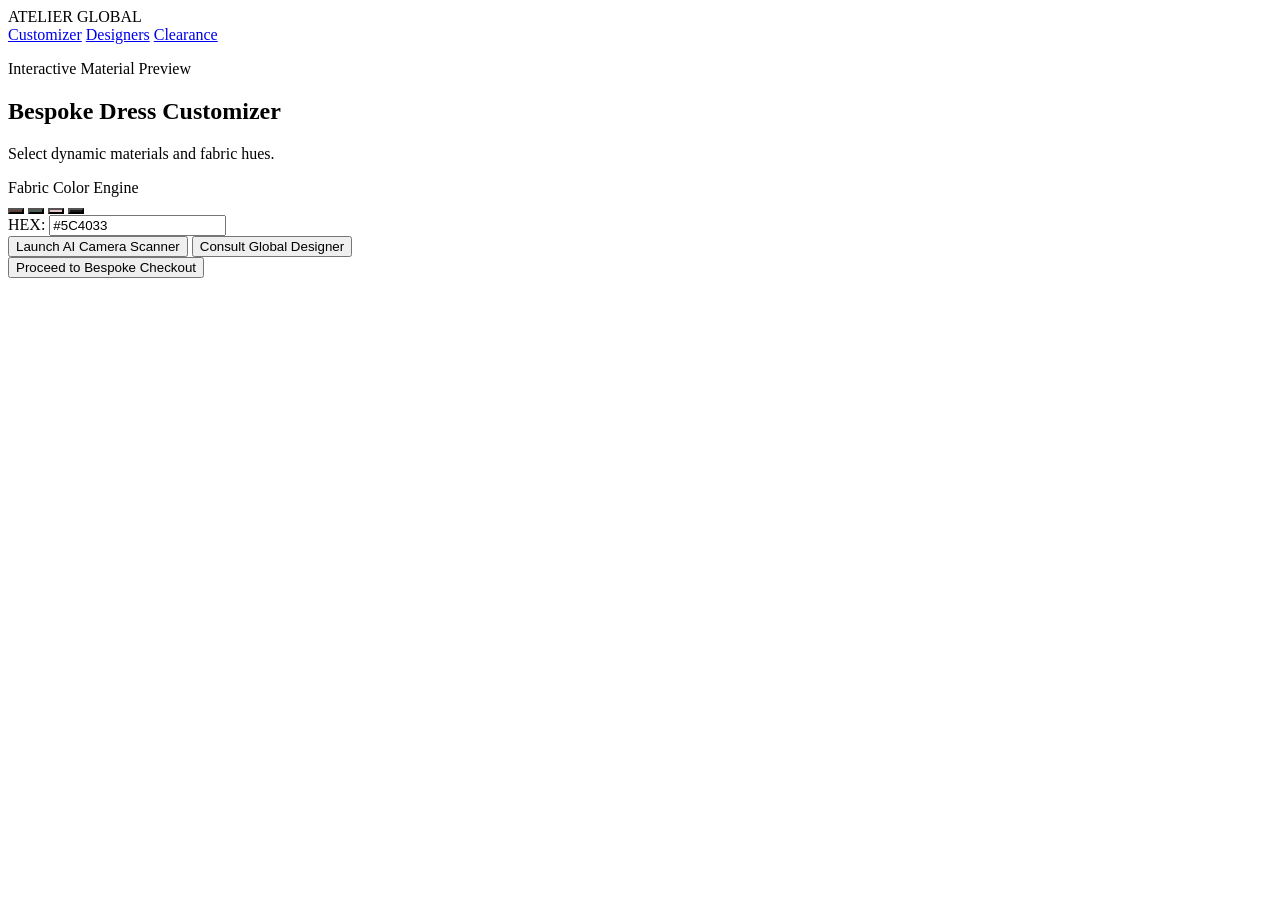
==== index.html @ aff055e8 "Rename gemini-code-1786373721255.html to index.html" ====
<!DOCTYPE html>
<html lang="en">
<head>
  <meta charset="UTF-8" />
  <meta name="viewport" content="width=device-width, initial-scale=1.0" />
  <title>Atelier Global — Bespoke Preview</title>
  <link rel="stylesheet" href="styles.css" />
  <link rel="preconnect" href="https://fonts.googleapis.com">
  <link rel="preconnect" href="https://fonts.gstatic.com" crossorigin>
  <link href="https://fonts.googleapis.com/css2?family=Cormorant+Garamond:wght@300;400;500&family=Inter:wght@300;400;500&display=swap" rel="stylesheet">
</head>
<body>

  <header class="navbar">
    <div class="logo">ATELIER GLOBAL</div>
    <nav class="nav-links">
      <a href="#">Customizer</a>
      <a href="#">Designers</a>
      <a href="#">Clearance</a>
    </nav>
  </header>

  <main class="container">
    <section class="viewport-card">
      <div id="dress-preview" class="dress-display">
        <div class="silhouette-placeholder" id="dress-silhouette"></div>
      </div>
      <p class="viewport-hint">Interactive Material Preview</p>
    </section>

    <section class="controls-card">
      <div class="header-group">
        <h1>Bespoke Dress Customizer</h1>
        <p class="subtitle">Select dynamic materials and fabric hues.</p>
      </div>

      <div class="control-group">
        <label class="control-label">Fabric Color Engine</label>
        <div class="color-palette">
          <button class="color-swatch active" data-color="#5C4033" style="background-color: #5C4033;" title="Accent Brown"></button>
          <button class="color-swatch" data-color="#4A5D4E" style="background-color: #4A5D4E;" title="Sage Green"></button>
          <button class="color-swatch" data-color="#E8C5C8" style="background-color: #E8C5C8;" title="Dusty Pink"></button>
          <button class="color-swatch" data-color="#1A1A1A" style="background-color: #1A1A1A;" title="Onyx Black"></button>
        </div>

        <div class="hex-input-group">
          <span>HEX:</span>
          <input type="text" id="hex-input" value="#5C4033" maxlength="7" />
        </div>
      </div>

      <div class="button-group">
        <button class="btn btn-primary" id="scan-btn">Launch AI Camera Scanner</button>
        <button class="btn btn-outline" id="consult-btn">Consult Global Designer</button>
      </div>

      <div class="checkout-wrapper">
        <button class="btn btn-accent" id="checkout-btn">Proceed to Bespoke Checkout</button>
      </div>
    </section>
  </main>

  <script src="script.js"></script>
</body>
</html>
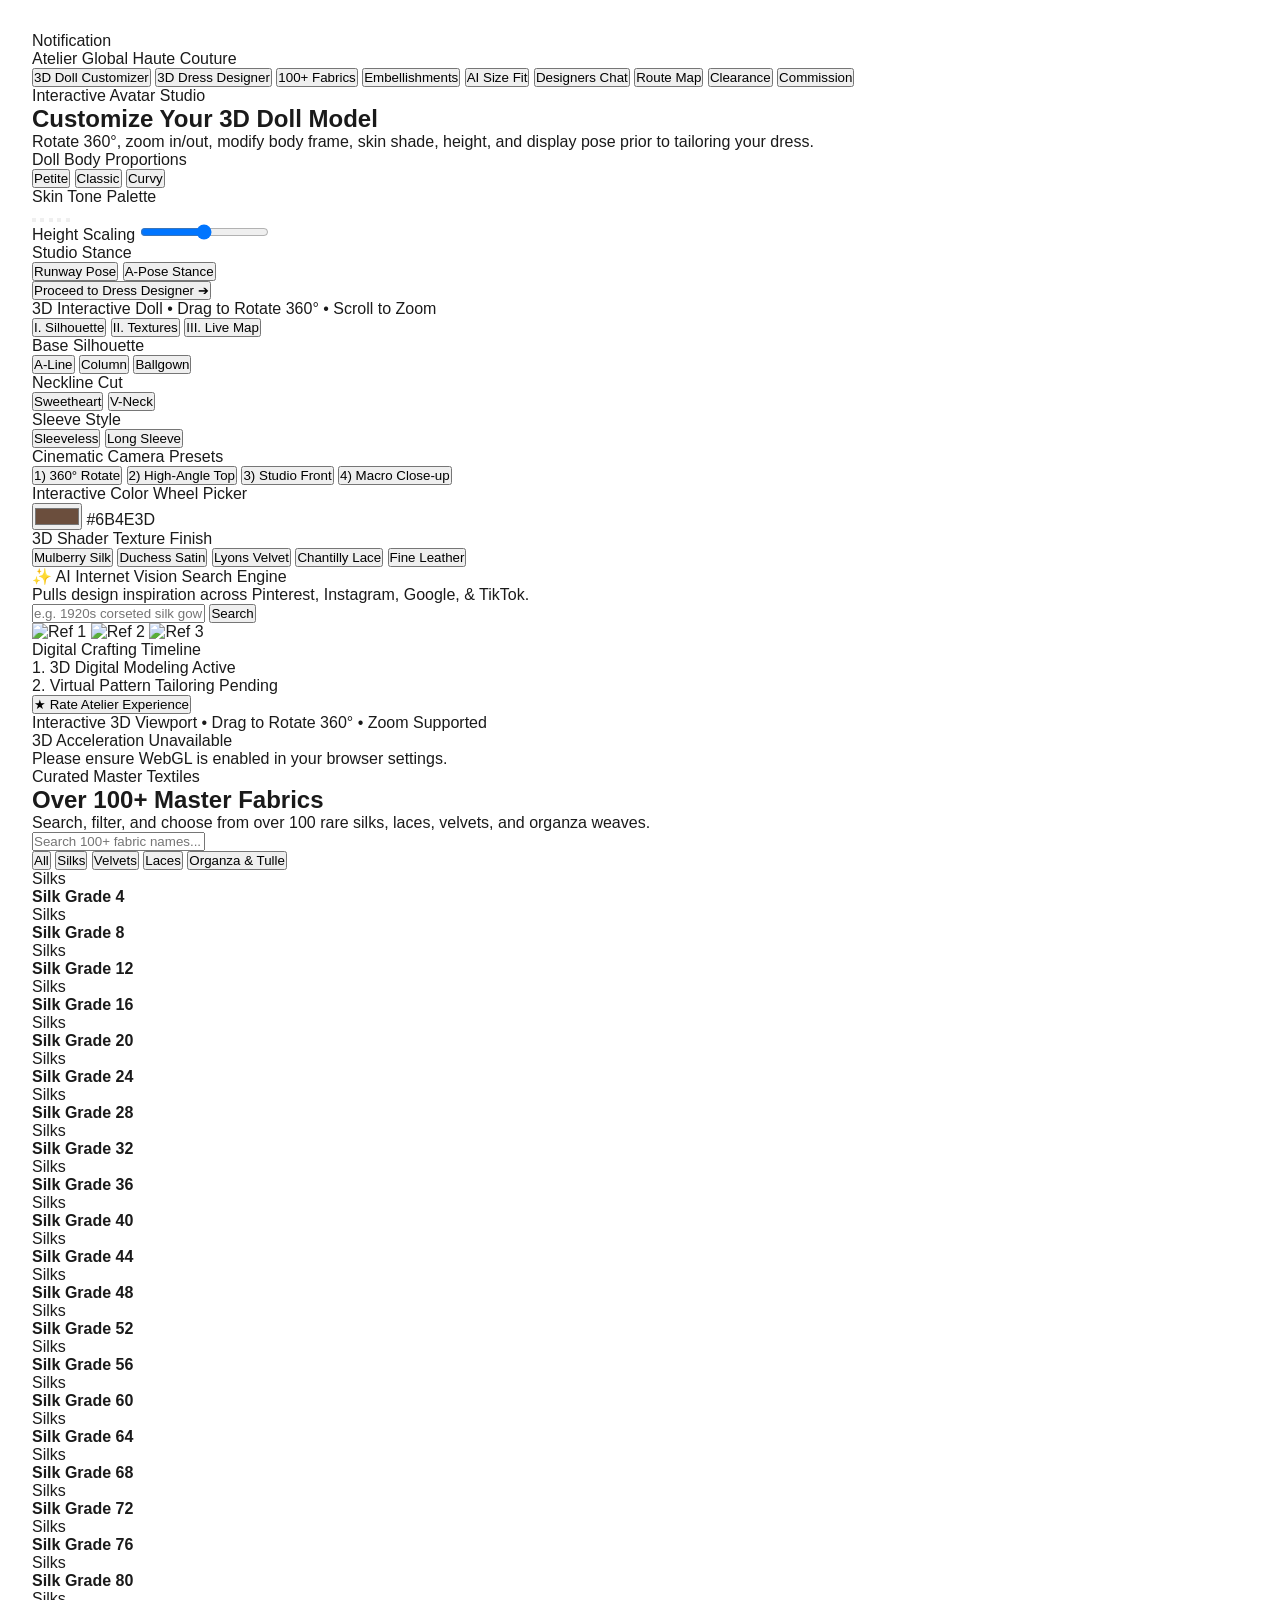
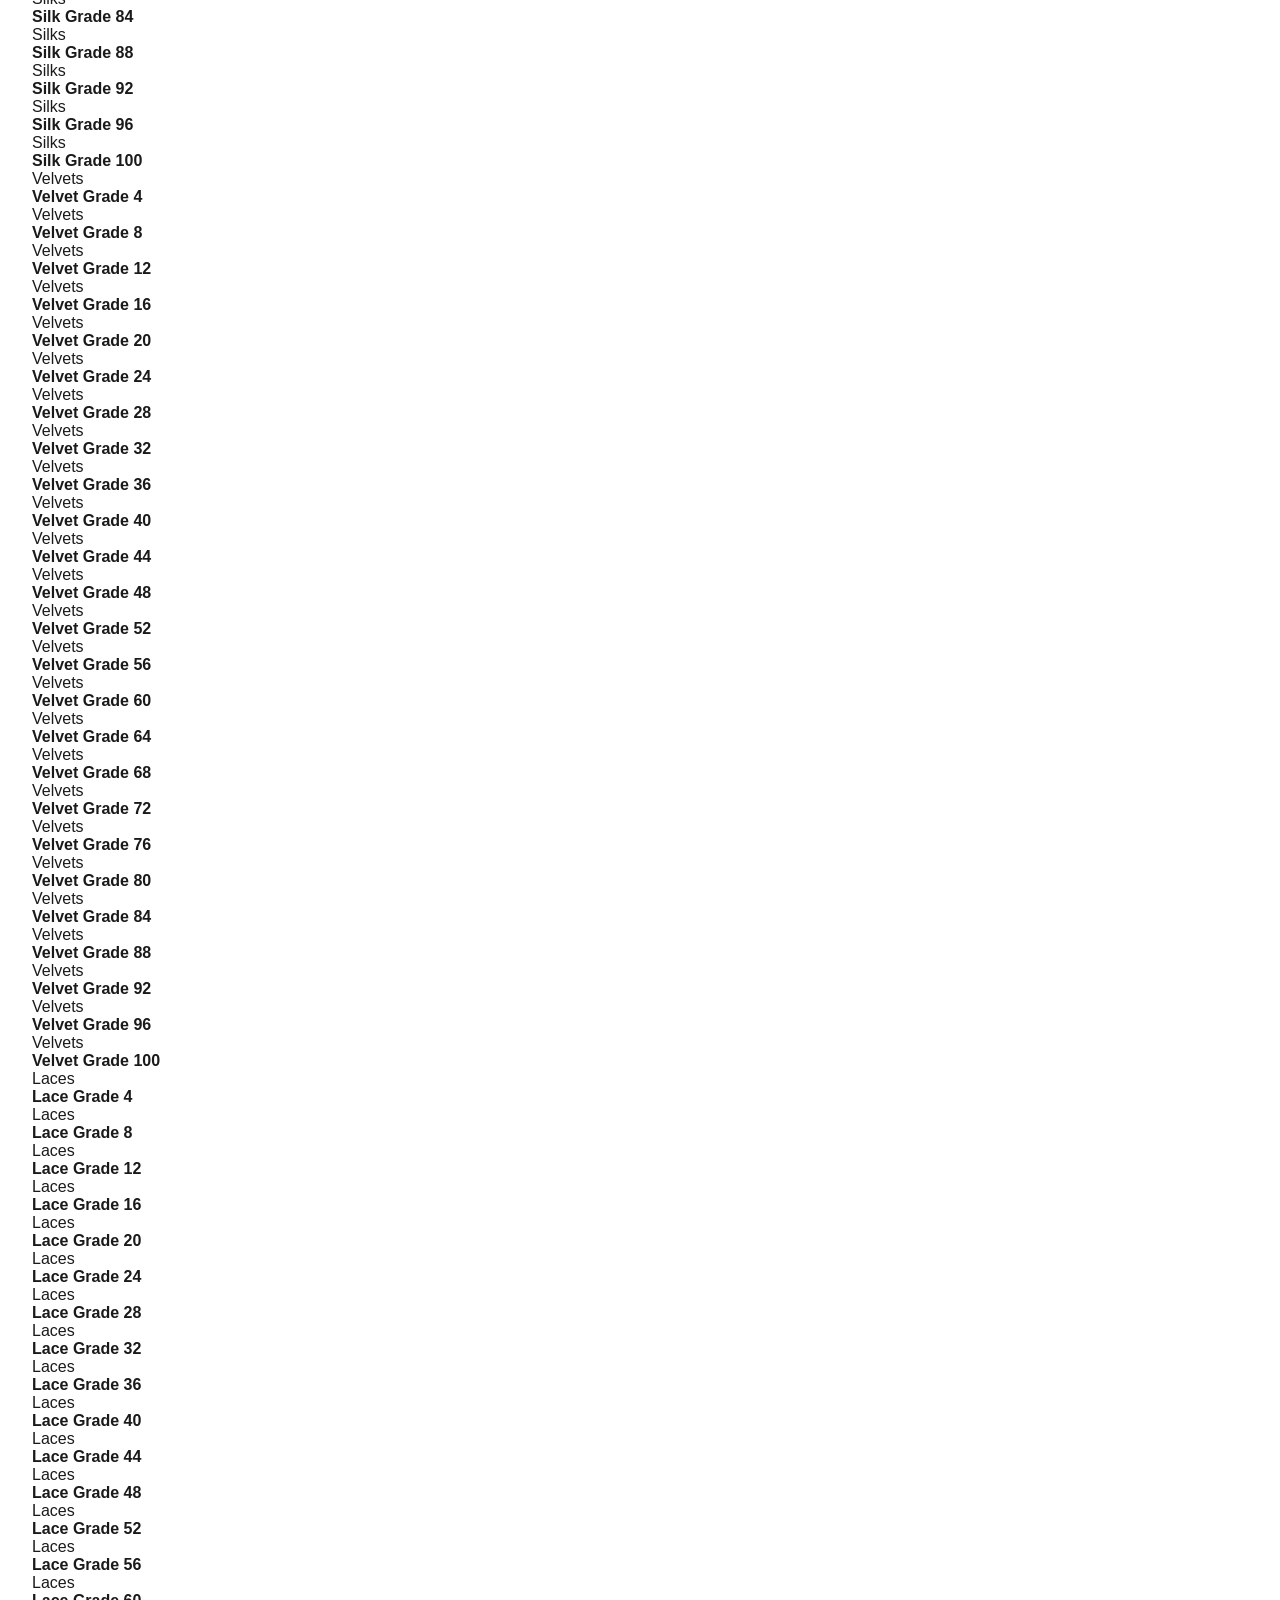
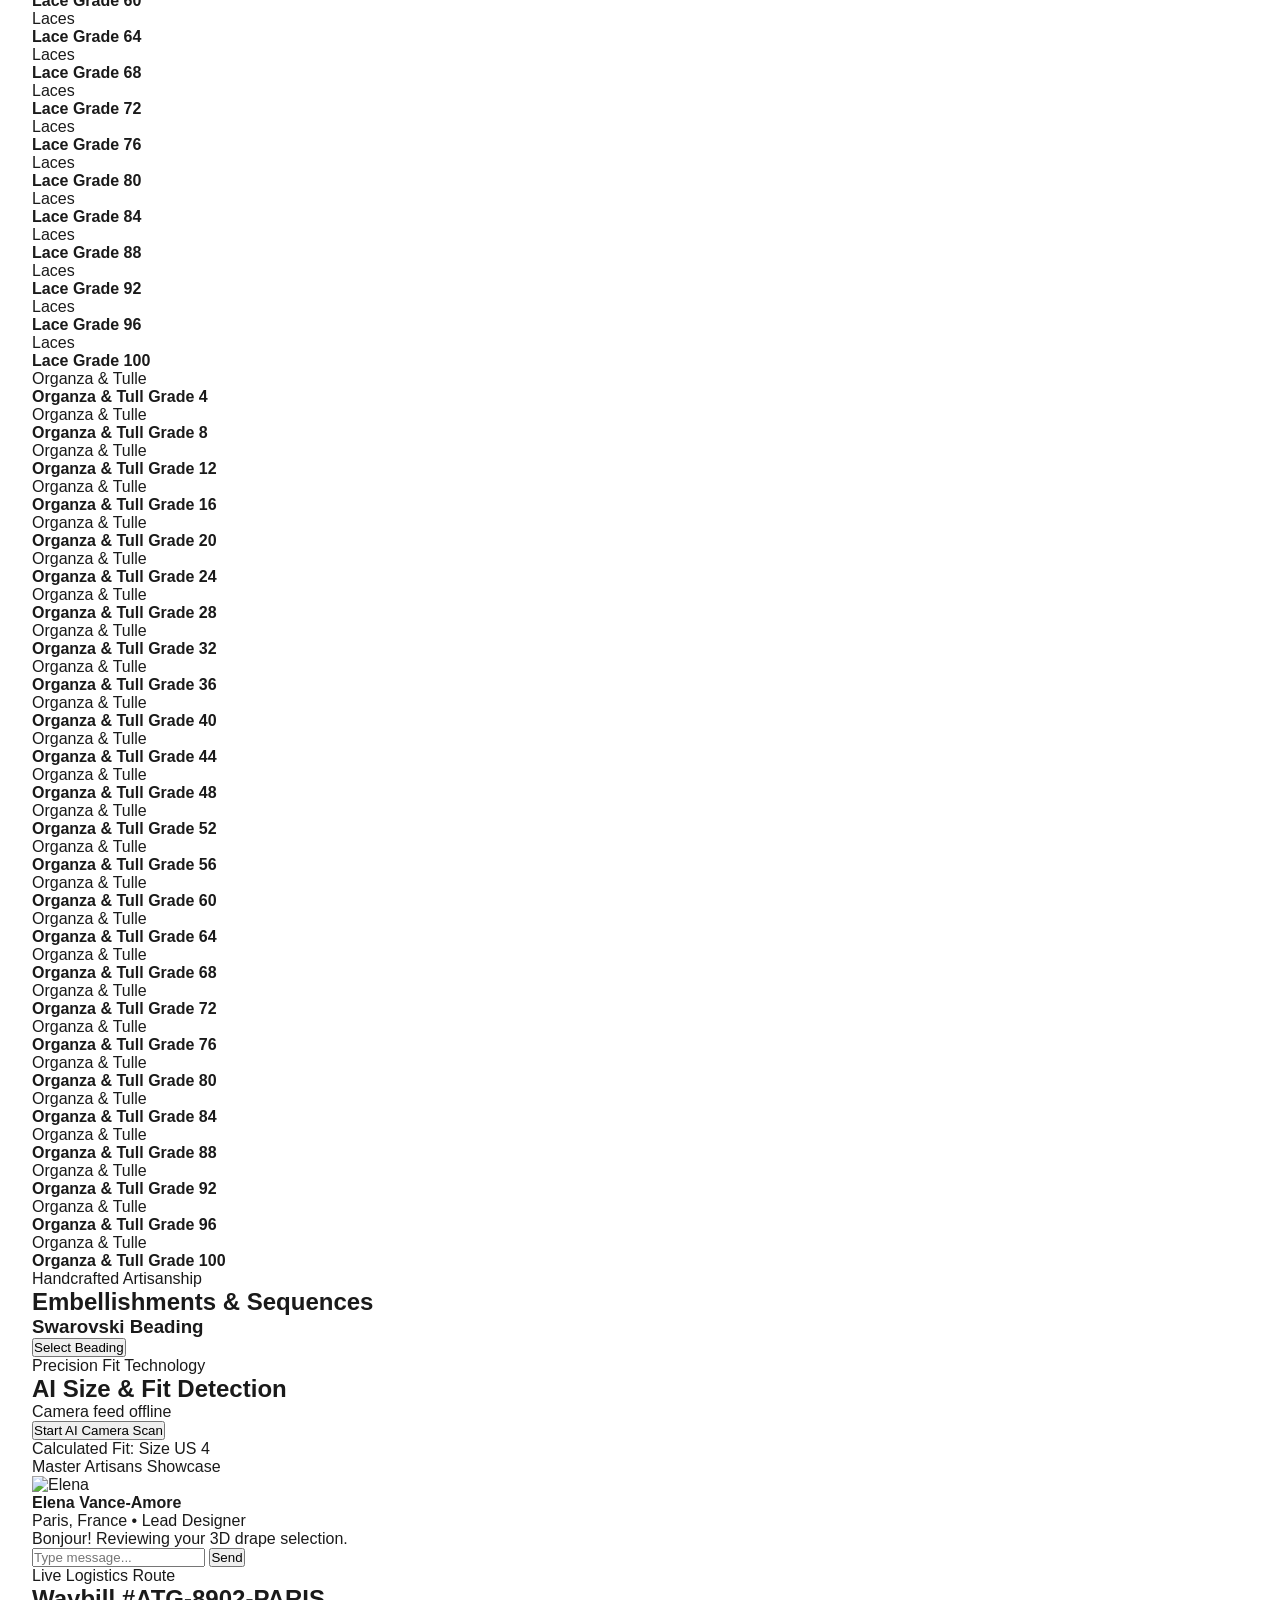
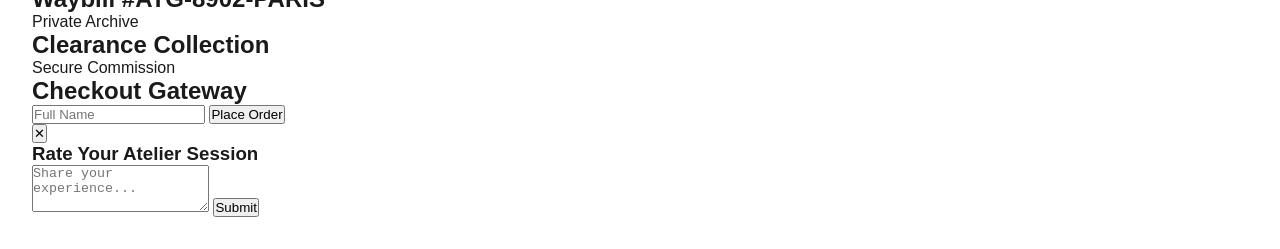
==== commit 7bb9b6d7: "redid index.html and script.js from another version" ====
--- a/index.html
+++ b/index.html
@@ -1,65 +1,345 @@
+
+
 <!DOCTYPE html>
 <html lang="en">
 <head>
-  <meta charset="UTF-8" />
-  <meta name="viewport" content="width=device-width, initial-scale=1.0" />
-  <title>Atelier Global — Bespoke Preview</title>
-  <link rel="stylesheet" href="styles.css" />
-  <link rel="preconnect" href="https://fonts.googleapis.com">
-  <link rel="preconnect" href="https://fonts.gstatic.com" crossorigin>
-  <link href="https://fonts.googleapis.com/css2?family=Cormorant+Garamond:wght@300;400;500&family=Inter:wght@300;400;500&display=swap" rel="stylesheet">
+    <meta charset="UTF-8">
+    <meta name="viewport" content="width=device-width, initial-scale=1.0">
+    <title>Atelier Global — Bespoke Haute Couture & 3D Studio</title>
+    
+    <script src="https://cdn.tailwindcss.com"></script>
+    <script>
+        tailwind.config = {
+            theme: {
+                extend: {
+                    colors: {
+                        cream: '#FDFBF7',
+                        sand: '#F5F0EB',
+                        charcoal: '#3A2E2B',
+                        taupe: '#8C7A6B',
+                        sage: '#4A6B53',
+                        'sage-light': '#E8EFE9',
+                        blush: '#E8C5C8',
+                    },
+                    fontFamily: {
+                        serif: ['Didot', 'Bodoni MT', 'Cinzel', 'serif'],
+                        sans: ['Inter', 'system-ui', 'sans-serif'],
+                    }
+                }
+            }
+        }
+    </script>
+    
+    <link rel="stylesheet" href="styles.css">
+
+    <script src="https://cdnjs.cloudflare.com/ajax/libs/three.js/r128/three.min.js"></script>
+    <script src="https://cdn.jsdelivr.net/npm/three@0.128.0/examples/js/controls/OrbitControls.js"></script>
 </head>
-<body>
-
-  <header class="navbar">
-    <div class="logo">ATELIER GLOBAL</div>
-    <nav class="nav-links">
-      <a href="#">Customizer</a>
-      <a href="#">Designers</a>
-      <a href="#">Clearance</a>
-    </nav>
-  </header>
-
-  <main class="container">
-    <section class="viewport-card">
-      <div id="dress-preview" class="dress-display">
-        <div class="silhouette-placeholder" id="dress-silhouette"></div>
-      </div>
-      <p class="viewport-hint">Interactive Material Preview</p>
-    </section>
-
-    <section class="controls-card">
-      <div class="header-group">
-        <h1>Bespoke Dress Customizer</h1>
-        <p class="subtitle">Select dynamic materials and fabric hues.</p>
-      </div>
-
-      <div class="control-group">
-        <label class="control-label">Fabric Color Engine</label>
-        <div class="color-palette">
-          <button class="color-swatch active" data-color="#5C4033" style="background-color: #5C4033;" title="Accent Brown"></button>
-          <button class="color-swatch" data-color="#4A5D4E" style="background-color: #4A5D4E;" title="Sage Green"></button>
-          <button class="color-swatch" data-color="#E8C5C8" style="background-color: #E8C5C8;" title="Dusty Pink"></button>
-          <button class="color-swatch" data-color="#1A1A1A" style="background-color: #1A1A1A;" title="Onyx Black"></button>
+<body class="bg-cream text-charcoal font-sans antialiased flex flex-col min-h-screen">
+
+    <div id="toast" class="hidden fixed top-5 right-5 z-50 bg-charcoal text-cream px-5 py-3 rounded shadow-2xl text-xs uppercase tracking-widest flex items-center gap-3 transition-opacity duration-300">
+        <span id="toast-message">Notification</span>
+    </div>
+
+    <header class="sticky top-0 z-40 bg-cream/90 backdrop-blur-md border-b border-[#E6DDD3] px-6 py-4">
+        <div class="max-w-7xl mx-auto flex flex-col md:flex-row justify-between items-center gap-4">
+            <div class="flex items-center gap-3">
+                <span class="font-serif text-2xl tracking-[0.2em] font-light uppercase">Atelier Global</span>
+                <span class="bg-sage-light text-sage text-[9px] uppercase tracking-widest px-2.5 py-1 rounded-full font-medium">Haute Couture</span>
+            </div>
+
+            <nav class="flex flex-wrap justify-center gap-1 overflow-x-auto w-full md:w-auto pb-1 md:pb-0" id="main-nav">
+                <button data-tab="doll" class="nav-btn active">3D Doll Customizer</button>
+                <button data-tab="studio" class="nav-btn">3D Dress Designer</button>
+                <button data-tab="fabrics" class="nav-btn">100+ Fabrics</button>
+                <button data-tab="embellishments" class="nav-btn">Embellishments</button>
+                <button data-tab="sizing" class="nav-btn">AI Size Fit</button>
+                <button data-tab="designers" class="nav-btn">Designers Chat</button>
+                <button data-tab="tracking" class="nav-btn">Route Map</button>
+                <button data-tab="clearance" class="nav-btn">Clearance</button>
+                <button data-tab="checkout" class="nav-btn">Commission</button>
+            </nav>
         </div>
-
-        <div class="hex-input-group">
-          <span>HEX:</span>
-          <input type="text" id="hex-input" value="#5C4033" maxlength="7" />
+    </header>
+
+    <main class="max-w-7xl w-full mx-auto px-4 md:px-6 py-6 flex-1">
+
+        <section id="view-doll" class="tab-view active space-y-6">
+            <div class="text-center max-w-xl mx-auto">
+                <span class="section-label">Interactive Avatar Studio</span>
+                <h1 class="font-serif text-3xl my-1">Customize Your 3D Doll Model</h1>
+                <p class="text-xs text-taupe">Rotate 360°, zoom in/out, modify body frame, skin shade, height, and display pose prior to tailoring your dress.</p>
+            </div>
+
+            <div class="grid grid-cols-1 lg:grid-cols-12 gap-6 items-start">
+                <div class="lg:col-span-5 bg-sand border border-[#E6DDD3] rounded-xl p-5 shadow-sm space-y-5">
+                    <div>
+                        <label class="section-label">Doll Body Proportions</label>
+                        <div class="grid grid-cols-3 gap-2">
+                            <button data-avatar-type="petite" class="avatar-option-btn active">Petite</button>
+                            <button data-avatar-type="classic" class="avatar-option-btn">Classic</button>
+                            <button data-avatar-type="curvy" class="avatar-option-btn">Curvy</button>
+                        </div>
+                    </div>
+
+                    <div>
+                        <label class="section-label">Skin Tone Palette</label>
+                        <div class="grid grid-cols-5 gap-2">
+                            <button data-avatar-skin="#F5D0C5" class="skin-btn rounded-lg h-9 border border-[#E6DDD3] bg-[#F5D0C5] active"></button>
+                            <button data-avatar-skin="#E0AC69" class="skin-btn rounded-lg h-9 border border-[#E6DDD3] bg-[#E0AC69]"></button>
+                            <button data-avatar-skin="#C68642" class="skin-btn rounded-lg h-9 border border-[#E6DDD3] bg-[#C68642]"></button>
+                            <button data-avatar-skin="#8D5524" class="skin-btn rounded-lg h-9 border border-[#E6DDD3] bg-[#8D5524]"></button>
+                            <button data-avatar-skin="#3C2011" class="skin-btn rounded-lg h-9 border border-[#E6DDD3] bg-[#3C2011]"></button>
+                        </div>
+                    </div>
+
+                    <div>
+                        <label class="section-label">Height Scaling</label>
+                        <input type="range" id="avatar-height-slider" min="0.8" max="1.2" step="0.05" value="1.0" class="w-full accent-charcoal cursor-pointer">
+                    </div>
+
+                    <div>
+                        <label class="section-label">Studio Stance</label>
+                        <div class="grid grid-cols-2 gap-2">
+                            <button data-avatar-pose="runway" class="avatar-pose-btn active">Runway Pose</button>
+                            <button data-avatar-pose="poseA" class="avatar-pose-btn">A-Pose Stance</button>
+                        </div>
+                    </div>
+
+                    <button id="go-to-design-btn" class="w-full py-3 bg-charcoal text-white text-xs uppercase tracking-widest rounded mt-4 hover:bg-taupe transition-all">
+                        Proceed to Dress Designer ➔
+                    </button>
+                </div>
+
+                <div class="lg:col-span-7 bg-sand border border-[#E6DDD3] rounded-xl h-[540px] relative overflow-hidden shadow-inner">
+                    <div class="absolute top-4 left-4 z-10 bg-cream/80 backdrop-blur-md px-3 py-1.5 rounded border border-[#E6DDD3] text-[10px] uppercase tracking-widest">
+                        3D Interactive Doll • Drag to Rotate 360° • Scroll to Zoom
+                    </div>
+                    <div id="doll-canvas-container" class="w-full h-full"></div>
+                </div>
+            </div>
+        </section>
+
+        <section id="view-studio" class="tab-view hidden">
+            <div class="grid grid-cols-1 lg:grid-cols-12 gap-6 items-start">
+                <div class="lg:col-span-5 bg-sand border border-[#E6DDD3] rounded-xl p-5 shadow-sm space-y-6">
+                    <div class="flex border-b border-[#E6DDD3] pb-3 gap-2">
+                        <button id="sidebar-tab-1" data-sidebar-tab="I" class="sidebar-tab-btn active">I. Silhouette</button>
+                        <button id="sidebar-tab-2" data-sidebar-tab="II" class="sidebar-tab-btn">II. Textures</button>
+                        <button id="sidebar-tab-3" data-sidebar-tab="III" class="sidebar-tab-btn">III. Live Map</button>
+                    </div>
+
+                    <div id="sidebar-content-I" class="sidebar-content active space-y-5">
+                        <div>
+                            <label class="section-label">Base Silhouette</label>
+                            <div class="grid grid-cols-3 gap-2">
+                                <button data-silhouette="a-line" class="option-btn active">A-Line</button>
+                                <button data-silhouette="column" class="option-btn">Column</button>
+                                <button data-silhouette="ballgown" class="option-btn">Ballgown</button>
+                            </div>
+                        </div>
+
+                        <div>
+                            <label class="section-label">Neckline Cut</label>
+                            <div class="grid grid-cols-2 gap-2">
+                                <button data-neckline="sweetheart" class="option-btn active">Sweetheart</button>
+                                <button data-neckline="v-neck" class="option-btn">V-Neck</button>
+                            </div>
+                        </div>
+
+                        <div>
+                            <label class="section-label">Sleeve Style</label>
+                            <div class="grid grid-cols-2 gap-2">
+                                <button data-sleeve="sleeveless" class="option-btn active">Sleeveless</button>
+                                <button data-sleeve="long" class="option-btn">Long Sleeve</button>
+                            </div>
+                        </div>
+
+                        <div class="pt-2 border-t border-[#E6DDD3]">
+                            <label class="section-label">Cinematic Camera Presets</label>
+                            <div class="grid grid-cols-2 gap-2">
+                                <button data-cam="360" class="cam-btn active">1) 360° Rotate</button>
+                                <button data-cam="top" class="cam-btn">2) High-Angle Top</button>
+                                <button data-cam="front" class="cam-btn">3) Studio Front</button>
+                                <button data-cam="macro" class="cam-btn">4) Macro Close-up</button>
+                            </div>
+                        </div>
+                    </div>
+
+                    <div id="sidebar-content-II" class="sidebar-content hidden space-y-5">
+                        <div>
+                            <label class="section-label">Interactive Color Wheel Picker</label>
+                            <div class="flex items-center gap-3 bg-cream p-2.5 rounded border border-[#E6DDD3]">
+                                <input type="color" id="fabric-color-picker" value="#6B4E3D" class="w-8 h-8 rounded border-none cursor-pointer bg-transparent">
+                                <span id="fabric-color-hex" class="font-mono text-xs uppercase">#6B4E3D</span>
+                            </div>
+                        </div>
+
+                        <div>
+                            <label class="section-label">3D Shader Texture Finish</label>
+                            <div class="grid grid-cols-2 gap-2">
+                                <button data-texture="Silk" class="texture-btn active">Mulberry Silk</button>
+                                <button data-texture="Satin" class="texture-btn">Duchess Satin</button>
+                                <button data-texture="Velvet" class="texture-btn">Lyons Velvet</button>
+                                <button data-texture="Lace" class="texture-btn">Chantilly Lace</button>
+                                <button data-texture="Leather" class="texture-btn">Fine Leather</button>
+                            </div>
+                        </div>
+
+                        <div class="pt-3 border-t border-[#E6DDD3]">
+                            <label class="section-label">✨ AI Internet Vision Search Engine</label>
+                            <p class="text-[11px] text-taupe mb-2">Pulls design inspiration across Pinterest, Instagram, Google, & TikTok.</p>
+                            <form id="ai-search-form" class="flex gap-2">
+                                <input type="text" id="ai-input" placeholder="e.g. 1920s corseted silk gown..." class="flex-1 px-3 py-2 text-xs bg-cream border border-[#E6DDD3] rounded focus:outline-none">
+                                <button type="submit" class="px-3 py-2 bg-charcoal text-white text-xs rounded hover:bg-taupe transition-colors">Search</button>
+                            </form>
+                            <div id="ai-results" class="grid grid-cols-3 gap-2 mt-3">
+                                <img src="https://images.unsplash.com/photo-1566174053879-31528523f8ae?auto=format&fit=crop&w=300&q=80" alt="Ref 1" class="w-full h-16 object-cover rounded border border-[#E6DDD3] cursor-pointer">
+                                <img src="https://images.unsplash.com/photo-1515886657613-9f3515b0c78f?auto=format&fit=crop&w=300&q=80" alt="Ref 2" class="w-full h-16 object-cover rounded border border-[#E6DDD3] cursor-pointer">
+                                <img src="https://images.unsplash.com/photo-1496747611176-843222e1e57c?auto=format&fit=crop&w=300&q=80" alt="Ref 3" class="w-full h-16 object-cover rounded border border-[#E6DDD3] cursor-pointer">
+                            </div>
+                        </div>
+                    </div>
+
+                    <div id="sidebar-content-III" class="sidebar-content hidden space-y-4">
+                        <label class="section-label">Digital Crafting Timeline</label>
+                        <div class="space-y-3 text-xs">
+                            <div class="flex items-center justify-between p-2.5 bg-cream border border-[#E6DDD3] rounded">
+                                <span class="font-medium">1. 3D Digital Modeling</span>
+                                <span class="text-[9px] uppercase px-2 py-0.5 rounded bg-sage-light text-sage font-medium">Active</span>
+                            </div>
+                            <div class="flex items-center justify-between p-2.5 bg-cream border border-[#E6DDD3] rounded">
+                                <span class="font-medium">2. Virtual Pattern Tailoring</span>
+                                <span class="text-[9px] uppercase px-2 py-0.5 rounded bg-gray-100 text-gray-400 font-medium">Pending</span>
+                            </div>
+                        </div>
+                    </div>
+
+                    <button id="open-review-btn" class="w-full py-2.5 border border-charcoal text-charcoal text-xs uppercase tracking-widest rounded hover:bg-charcoal hover:text-white transition-all">
+                        ★ Rate Atelier Experience
+                    </button>
+                </div>
+
+                <div class="lg:col-span-7 bg-sand border border-[#E6DDD3] rounded-xl h-[580px] relative overflow-hidden shadow-inner">
+                    <div class="absolute top-4 left-4 z-10 bg-cream/80 backdrop-blur-md px-3 py-1.5 rounded border border-[#E6DDD3] text-[10px] uppercase tracking-widest">
+                        Interactive 3D Viewport • Drag to Rotate 360° • Zoom Supported
+                    </div>
+                    <div id="webgl-error" class="hidden absolute inset-0 bg-cream/95 z-20 flex flex-col items-center justify-center p-6 text-center">
+                        <p class="font-serif text-lg text-charcoal">3D Acceleration Unavailable</p>
+                        <p class="text-xs text-taupe mt-1">Please ensure WebGL is enabled in your browser settings.</p>
+                    </div>
+                    <div id="three-canvas-container" class="w-full h-full"></div>
+                </div>
+            </div>
+        </section>
+
+        <section id="view-fabrics" class="tab-view hidden space-y-6">
+            <div class="text-center max-w-xl mx-auto">
+                <span class="section-label">Curated Master Textiles</span>
+                <h1 class="font-serif text-3xl my-1">Over 100+ Master Fabrics</h1>
+                <p class="text-xs text-taupe">Search, filter, and choose from over 100 rare silks, laces, velvets, and organza weaves.</p>
+            </div>
+            <div class="flex flex-col md:flex-row gap-4 justify-between bg-sand p-4 rounded-xl border border-[#E6DDD3]">
+                <input type="text" id="fabric-search-input" placeholder="Search 100+ fabric names..." class="flex-1 px-4 py-2 bg-cream border border-[#E6DDD3] rounded text-xs focus:outline-none">
+                <div class="flex gap-2 overflow-x-auto" id="fabric-cat-filters">
+                    <button data-cat="All" class="filter-btn active">All</button>
+                    <button data-cat="Silks" class="filter-btn">Silks</button>
+                    <button data-cat="Velvets" class="filter-btn">Velvets</button>
+                    <button data-cat="Laces" class="filter-btn">Laces</button>
+                    <button data-cat="Organza & Tulle" class="filter-btn">Organza & Tulle</button>
+                </div>
+            </div>
+            <div id="fabric-grid" class="grid grid-cols-2 md:grid-cols-4 gap-4 max-h-[500px] overflow-y-auto pr-2"></div>
+        </section>
+
+        <section id="view-embellishments" class="tab-view hidden space-y-6">
+            <div class="text-center max-w-xl mx-auto">
+                <span class="section-label">Handcrafted Artisanship</span>
+                <h1 class="font-serif text-3xl my-1">Embellishments & Sequences</h1>
+            </div>
+            <div class="grid grid-cols-1 md:grid-cols-3 gap-6">
+                <div class="bg-sand p-5 border border-[#E6DDD3] rounded-xl space-y-3">
+                    <h3 class="font-serif text-lg">Swarovski Beading</h3>
+                    <button class="embellish-select-btn w-full py-2 bg-charcoal text-white text-xs uppercase tracking-widest rounded" data-name="Swarovski Beading">Select Beading</button>
+                </div>
+            </div>
+        </section>
+
+        <section id="view-sizing" class="tab-view hidden max-w-2xl mx-auto space-y-6">
+            <div class="text-center">
+                <span class="section-label">Precision Fit Technology</span>
+                <h1 class="font-serif text-3xl my-1">AI Size & Fit Detection</h1>
+            </div>
+            <div class="bg-sand p-8 rounded-xl border border-[#E6DDD3] text-center space-y-4">
+                <div id="camera-box" class="w-full h-48 bg-cream border border-dashed border-taupe rounded-lg flex items-center justify-center p-4">
+                    <span id="camera-status" class="text-xs text-taupe">Camera feed offline</span>
+                </div>
+                <button id="start-scan-btn" class="px-6 py-3 bg-charcoal text-white text-xs uppercase tracking-widest rounded">Start AI Camera Scan</button>
+                <div id="scan-results" class="hidden p-4 bg-cream border border-sage rounded-lg text-left space-y-2">
+                    <p class="font-serif text-lg text-charcoal">Calculated Fit: Size US 4</p>
+                </div>
+            </div>
+        </section>
+
+        <section id="view-designers" class="tab-view hidden space-y-6">
+            <div class="grid grid-cols-1 md:grid-cols-12 gap-6">
+                <div class="md:col-span-5 space-y-3">
+                    <span class="section-label">Master Artisans Showcase</span>
+                    <div class="p-4 bg-sand border border-charcoal rounded-xl flex items-center gap-4">
+                        <img src="https://images.unsplash.com/photo-1534528741775-53994a69daeb?auto=format&fit=crop&w=300&q=80" class="w-12 h-12 rounded-full object-cover" alt="Elena">
+                        <div>
+                            <h4 class="font-serif text-base">Elena Vance-Amore</h4>
+                            <p class="text-xs text-taupe">Paris, France • Lead Designer</p>
+                        </div>
+                    </div>
+                </div>
+                <div class="md:col-span-7 bg-sand border border-[#E6DDD3] rounded-xl p-5 flex flex-col h-[450px]">
+                    <div id="chat-messages" class="flex-1 overflow-y-auto py-4 space-y-3">
+                        <div class="p-3 bg-cream border border-[#E6DDD3] rounded text-xs max-w-xs">Bonjour! Reviewing your 3D drape selection.</div>
+                    </div>
+                    <form id="chat-form" class="flex gap-2 pt-3 border-t border-[#E6DDD3]">
+                        <input type="text" id="chat-input" placeholder="Type message..." class="flex-1 px-3 py-2 bg-cream border border-[#E6DDD3] rounded text-xs focus:outline-none">
+                        <button type="submit" class="px-4 py-2 bg-charcoal text-white text-xs rounded">Send</button>
+                    </form>
+                </div>
+            </div>
+        </section>
+
+        <section id="view-tracking" class="tab-view hidden max-w-3xl mx-auto space-y-6">
+            <div class="text-center">
+                <span class="section-label">Live Logistics Route</span>
+                <h1 class="font-serif text-3xl my-1">Waybill #ATG-8902-PARIS</h1>
+            </div>
+        </section>
+
+        <section id="view-clearance" class="tab-view hidden space-y-6">
+            <div class="text-center">
+                <span class="section-label">Private Archive</span>
+                <h1 class="font-serif text-3xl my-1">Clearance Collection</h1>
+            </div>
+        </section>
+
+        <section id="view-checkout" class="tab-view hidden max-w-2xl mx-auto space-y-6">
+            <div class="text-center">
+                <span class="section-label">Secure Commission</span>
+                <h1 class="font-serif text-3xl my-1">Checkout Gateway</h1>
+            </div>
+            <form id="checkout-form" class="bg-sand p-6 rounded-xl border border-[#E6DDD3] space-y-4">
+                <input type="text" placeholder="Full Name" required class="w-full p-3 bg-cream border border-[#E6DDD3] rounded text-xs">
+                <button type="submit" class="w-full py-3 bg-charcoal text-white text-xs uppercase tracking-widest rounded">Place Order</button>
+            </form>
+        </section>
+    </main>
+
+    <div id="review-modal" class="hidden fixed inset-0 z-50 bg-black/40 backdrop-blur-sm flex items-center justify-center p-4">
+        <div class="bg-cream border border-[#E6DDD3] rounded-xl max-w-md w-full p-6 space-y-4 relative shadow-2xl">
+            <button id="close-review-btn" class="absolute top-4 right-4 text-taupe text-lg">✕</button>
+            <h3 class="font-serif text-2xl text-center">Rate Your Atelier Session</h3>
+            <textarea id="review-text" rows="3" placeholder="Share your experience..." class="w-full p-3 text-xs bg-sand border border-[#E6DDD3] rounded"></textarea>
+            <button id="submit-review-btn" class="w-full py-2.5 bg-charcoal text-white text-xs uppercase tracking-widest rounded">Submit</button>
         </div>
-      </div>
-
-      <div class="button-group">
-        <button class="btn btn-primary" id="scan-btn">Launch AI Camera Scanner</button>
-        <button class="btn btn-outline" id="consult-btn">Consult Global Designer</button>
-      </div>
-
-      <div class="checkout-wrapper">
-        <button class="btn btn-accent" id="checkout-btn">Proceed to Bespoke Checkout</button>
-      </div>
-    </section>
-  </main>
-
-  <script src="script.js"></script>
+    </div>
+
+    <script src="script.js"></script>
 </body>
-</html>
+</html>
--- a/styles.css
+++ b/styles.css
@@ -0,0 +1,242 @@
+/* --- Design Tokens & Variables --- */
+:root {
+  --color-bg: #FFFFFF;
+  --color-text-primary: #1A1A1A;
+  --color-accent-brown: #5C4033;
+  --color-accent-green: #4A5D4E;
+  --color-accent-pink: #E8C5C8;
+  --color-neutral-grey: #F4F4F6;
+  --transition-smooth: 300ms ease-in-out;
+  --font-serif: 'Cormorant Garamond', Georgia, serif;
+  --font-sans: 'Inter', sans-serif;
+}
+
+/* --- Global Reset & Base Styles --- */
+* {
+  box-sizing: border-box;
+  margin: 0;
+  padding: 0;
+}
+
+body {
+  background-color: var(--color-bg);
+  color: var(--color-text-primary);
+  font-family: var(--font-sans);
+  min-height: 100vh;
+  padding: 2rem;
+}
+
+/* --- Navigation --- */
+.navbar {
+  display: flex;
+  justify-content: space-between;
+  align-items: center;
+  padding-bottom: 1.5rem;
+  border-bottom: 1px solid var(--color-neutral-grey);
+  margin-bottom: 2rem;
+}
+
+.logo {
+  font-family: var(--font-serif);
+  font-size: 1.75rem;
+  letter-spacing: 0.1em;
+  font-weight: 300;
+}
+
+.nav-links a {
+  text-decoration: none;
+  color: var(--color-text-primary);
+  font-size: 0.8rem;
+  text-transform: uppercase;
+  letter-spacing: 0.15em;
+  margin-left: 1.5rem;
+  transition: color var(--transition-smooth);
+}
+
+.nav-links a:hover {
+  color: var(--color-accent-brown);
+}
+
+/* --- Layout Grid --- */
+.container {
+  display: grid;
+  grid-template-columns: 1fr;
+  gap: 2rem;
+}
+
+@media (min-width: 992px) {
+  .container {
+    grid-template-columns: 2fr 1fr;
+  }
+}
+
+/* --- Interactive Viewport --- */
+.viewport-card {
+  background-color: var(--color-neutral-grey);
+  border-radius: 8px;
+  height: 550px;
+  position: relative;
+  display: flex;
+  flex-direction: column;
+  justify-content: center;
+  align-items: center;
+  overflow: hidden;
+}
+
+.dress-display {
+  width: 100%;
+  height: 100%;
+  display: flex;
+  justify-content: center;
+  align-items: center;
+}
+
+.silhouette-placeholder {
+  width: 140px;
+  height: 320px;
+  background-color: var(--color-accent-brown);
+  clip-path: polygon(30% 0%, 70% 0%, 80% 35%, 100% 100%, 0% 100%, 20% 35%);
+  transition: background-color var(--transition-smooth), transform var(--transition-smooth);
+  box-shadow: 0 20px 30px rgba(0, 0, 0, 0.08);
+}
+
+.silhouette-placeholder:hover {
+  transform: scale(1.02);
+}
+
+.viewport-hint {
+  position: absolute;
+  bottom: 1rem;
+  left: 1rem;
+  font-size: 0.75rem;
+  text-transform: uppercase;
+  letter-spacing: 0.15em;
+  opacity: 0.6;
+}
+
+/* --- Control Panel --- */
+.controls-card {
+  display: flex;
+  flex-direction: column;
+  justify-content: space-between;
+  gap: 1.5rem;
+}
+
+.header-group h1 {
+  font-family: var(--font-serif);
+  font-size: 1.75rem;
+  font-weight: 400;
+  margin-bottom: 0.5rem;
+}
+
+.subtitle {
+  font-size: 0.875rem;
+  color: #666;
+}
+
+.control-label {
+  display: block;
+  font-size: 0.75rem;
+  text-transform: uppercase;
+  letter-spacing: 0.15em;
+  font-weight: 500;
+  margin-bottom: 0.75rem;
+}
+
+/* --- Color Swatches --- */
+.color-palette {
+  display: flex;
+  gap: 0.75rem;
+  margin-bottom: 1rem;
+}
+
+.color-swatch {
+  width: 2.25rem;
+  height: 2.25rem;
+  border-radius: 50%;
+  border: 1px solid #ddd;
+  cursor: pointer;
+  transition: transform var(--transition-smooth), border-color var(--transition-smooth);
+}
+
+.color-swatch:hover {
+  transform: scale(1.1);
+}
+
+.color-swatch.active {
+  transform: scale(1.2);
+  border: 2px solid var(--color-accent-brown);
+}
+
+.hex-input-group {
+  display: flex;
+  align-items: center;
+  gap: 0.5rem;
+  font-size: 0.75rem;
+  color: #888;
+}
+
+.hex-input-group input {
+  padding: 0.25rem 0.5rem;
+  border: 1px solid #ccc;
+  border-radius: 4px;
+  font-size: 0.75rem;
+  width: 90px;
+  outline: none;
+  transition: border-color var(--transition-smooth);
+}
+
+.hex-input-group input:focus {
+  border-color: var(--color-accent-brown);
+}
+
+/* --- Buttons --- */
+.button-group {
+  display: flex;
+  flex-direction: column;
+  gap: 0.75rem;
+}
+
+.btn {
+  width: 100%;
+  padding: 0.85rem;
+  font-size: 0.75rem;
+  text-transform: uppercase;
+  letter-spacing: 0.15em;
+  border: none;
+  cursor: pointer;
+  transition: background-color var(--transition-smooth), color var(--transition-smooth), opacity var(--transition-smooth);
+}
+
+.btn-primary {
+  background-color: var(--color-text-primary);
+  color: var(--color-bg);
+}
+
+.btn-primary:hover {
+  background-color: var(--color-accent-brown);
+}
+
+.btn-outline {
+  background-color: transparent;
+  color: var(--color-text-primary);
+  border: 1px solid var(--color-text-primary);
+}
+
+.btn-outline:hover {
+  background-color: var(--color-neutral-grey);
+}
+
+.btn-accent {
+  background-color: var(--color-accent-green);
+  color: #ffffff;
+}
+
+.btn-accent:hover {
+  opacity: 0.9;
+}
+
+.checkout-wrapper {
+  padding-top: 1rem;
+  border-top: 1px solid var(--color-neutral-grey);
+}
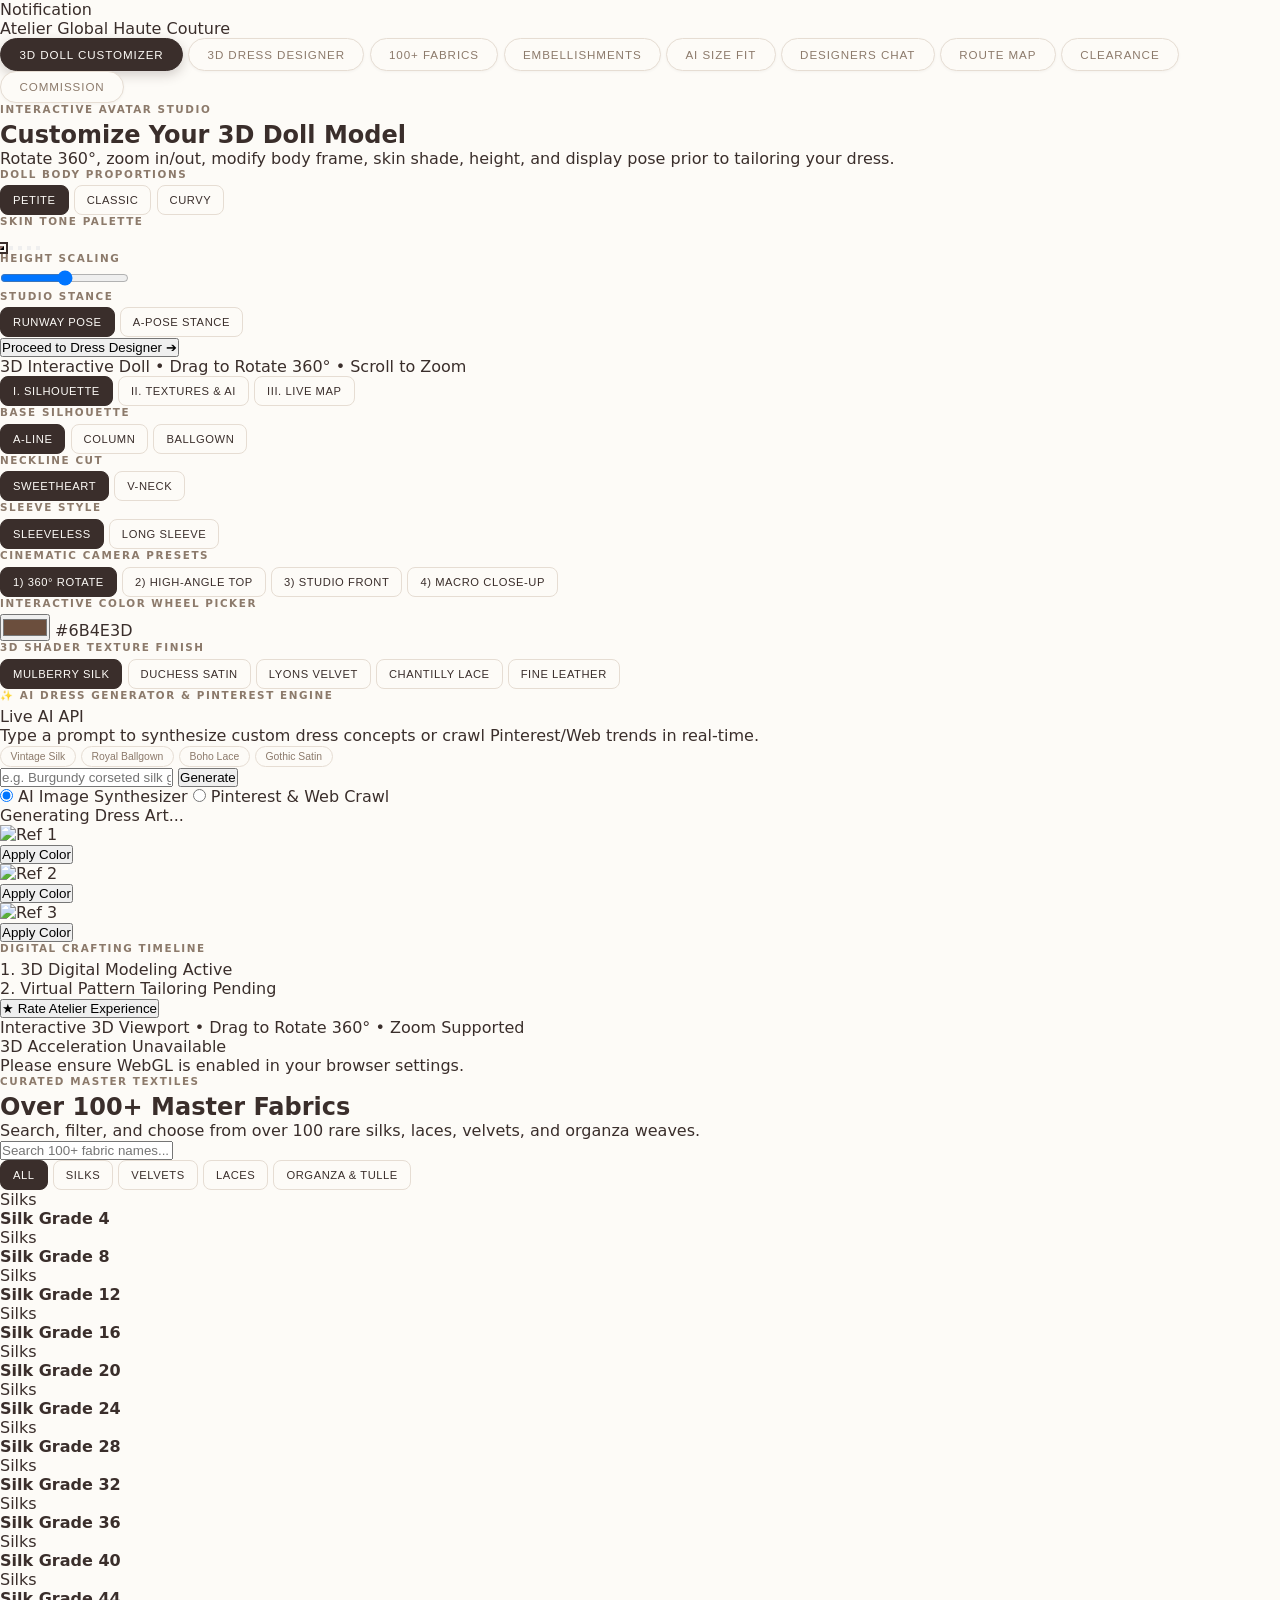
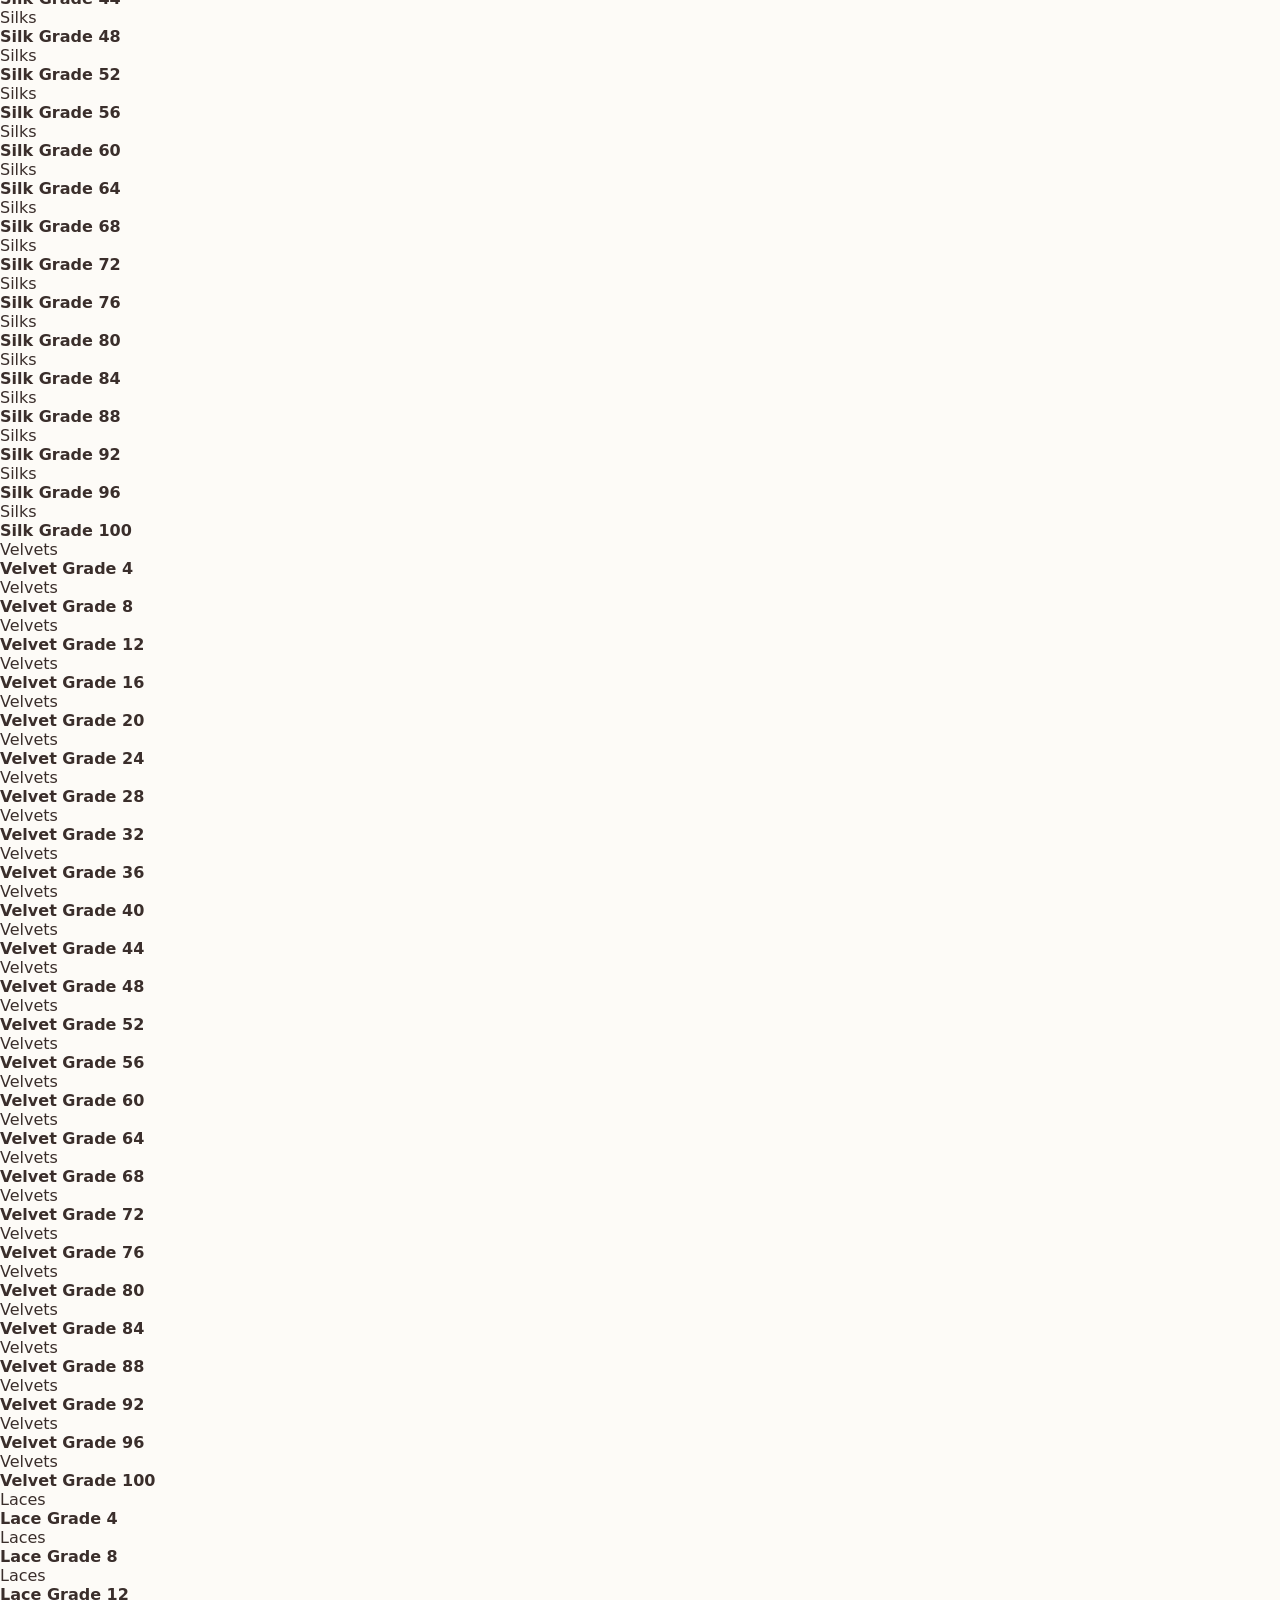
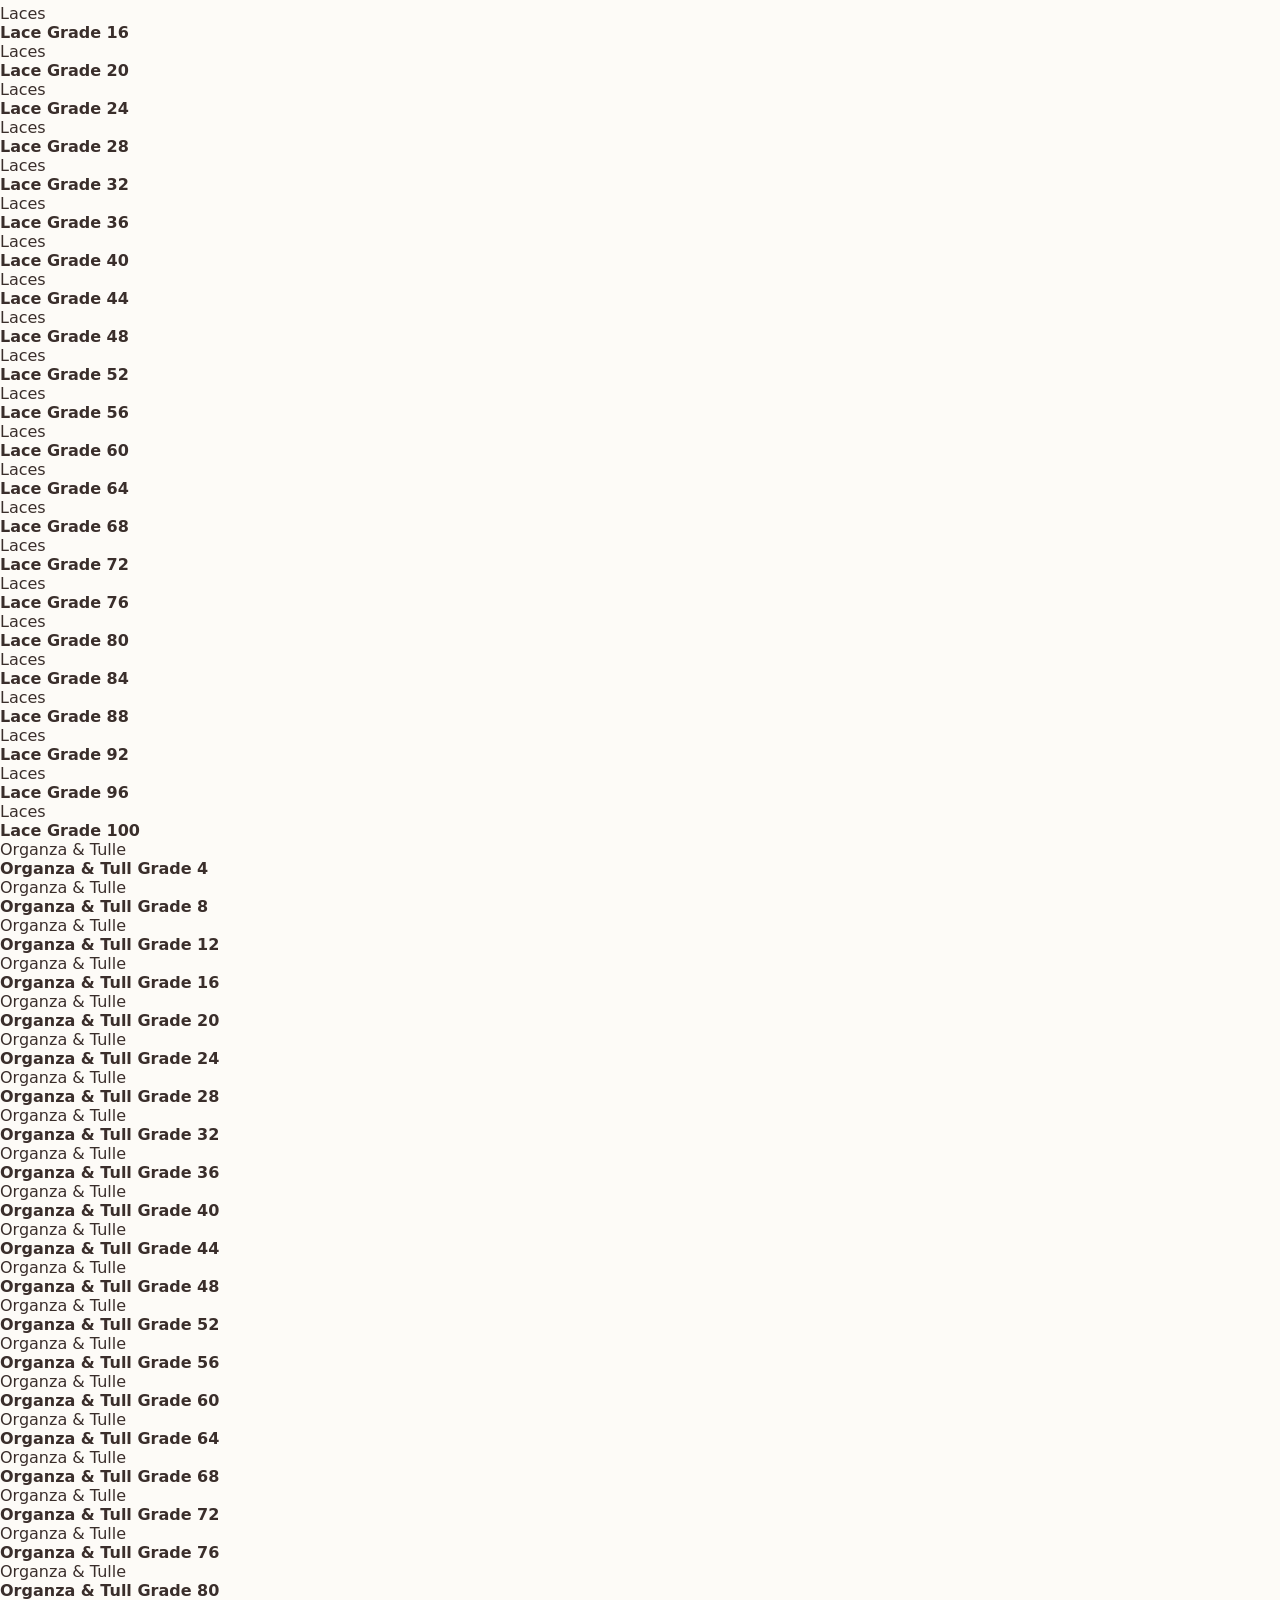
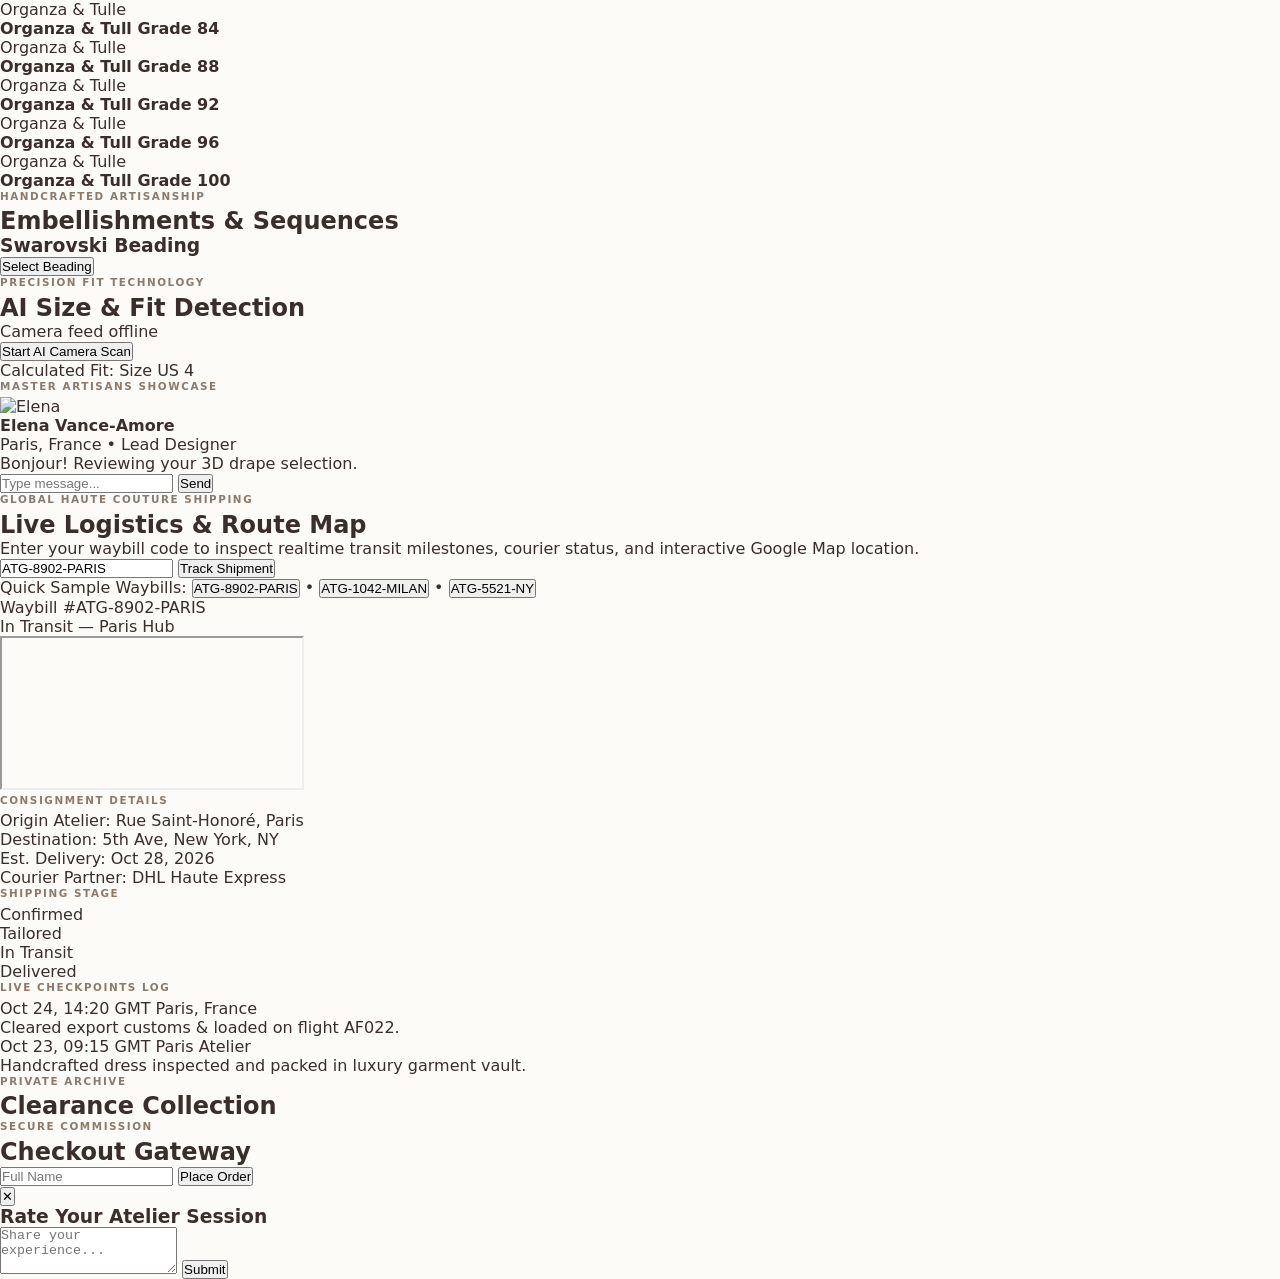
==== commit 19bdfd7e: "Updated code for map and shipping functionality" ====
--- a/index.html
+++ b/index.html
@@ -1,4 +1,346 @@
-
+<!-- <!DOCTYPE html>
+<html lang="en">
+<head>
+    <meta charset="UTF-8">
+    <meta name="viewport" content="width=device-width, initial-scale=1.0">
+    <title>Atelier Global — Bespoke Haute Couture & 3D Studio</title>
+    
+    <script src="https://cdn.tailwindcss.com"></script>
+    <script>
+        tailwind.config = {
+            theme: {
+                extend: {
+                    colors: {
+                        cream: '#FDFBF7',
+                        sand: '#F5F0EB',
+                        charcoal: '#3A2E2B',
+                        taupe: '#8C7A6B',
+                        sage: '#4A6B53',
+                        'sage-light': '#E8EFE9',
+                        blush: '#E8C5C8',
+                    },
+                    fontFamily: {
+                        serif: ['Didot', 'Bodoni MT', 'Cinzel', 'serif'],
+                        sans: ['Inter', 'system-ui', 'sans-serif'],
+                    }
+                }
+            }
+        }
+    </script>
+    
+    <link rel="stylesheet" href="styles.css">
+
+    <script src="https://cdnjs.cloudflare.com/ajax/libs/three.js/r128/three.min.js"></script>
+    <script src="https://cdn.jsdelivr.net/npm/three@0.128.0/examples/js/controls/OrbitControls.js"></script>
+</head>
+<body class="bg-cream text-charcoal font-sans antialiased flex flex-col min-h-screen">
+
+    <div id="toast" class="hidden fixed top-5 right-5 z-50 bg-charcoal text-cream px-5 py-3 rounded shadow-2xl text-xs uppercase tracking-widest flex items-center gap-3 transition-opacity duration-300">
+        <span id="toast-message">Notification</span>
+    </div>
+
+    <header class="sticky top-0 z-40 bg-cream/90 backdrop-blur-md border-b border-[#E6DDD3] px-6 py-4">
+        <div class="max-w-7xl mx-auto flex flex-col md:flex-row justify-between items-center gap-4">
+            <div class="flex items-center gap-3">
+                <span class="font-serif text-2xl tracking-[0.2em] font-light uppercase">Atelier Global</span>
+                <span class="bg-sage-light text-sage text-[9px] uppercase tracking-widest px-2.5 py-1 rounded-full font-medium">Haute Couture</span>
+            </div>
+
+            <nav class="flex flex-wrap justify-center gap-1 overflow-x-auto w-full md:w-auto pb-1 md:pb-0" id="main-nav">
+                <button data-tab="doll" class="nav-btn active">3D Doll Customizer</button>
+                <button data-tab="studio" class="nav-btn">3D Dress Designer</button>
+                <button data-tab="fabrics" class="nav-btn">100+ Fabrics</button>
+                <button data-tab="embellishments" class="nav-btn">Embellishments</button>
+                <button data-tab="sizing" class="nav-btn">AI Size Fit</button>
+                <button data-tab="designers" class="nav-btn">Designers Chat</button>
+                <button data-tab="tracking" class="nav-btn">Route Map</button>
+                <button data-tab="clearance" class="nav-btn">Clearance</button>
+                <button data-tab="checkout" class="nav-btn">Commission</button>
+            </nav>
+        </div>
+    </header>
+
+    <main class="max-w-7xl w-full mx-auto px-4 md:px-6 py-6 flex-1">
+
+        <section id="view-doll" class="tab-view active space-y-6">
+            <div class="text-center max-w-xl mx-auto">
+                <span class="section-label">Interactive Avatar Studio</span>
+                <h1 class="font-serif text-3xl my-1">Customize Your 3D Doll Model</h1>
+                <p class="text-xs text-taupe">Rotate 360°, zoom in/out, modify body frame, skin shade, height, and display pose prior to tailoring your dress.</p>
+            </div>
+
+            <div class="grid grid-cols-1 lg:grid-cols-12 gap-6 items-start">
+                <div class="lg:col-span-5 bg-sand border border-[#E6DDD3] rounded-xl p-5 shadow-sm space-y-5">
+                    <div>
+                        <label class="section-label">Doll Body Proportions</label>
+                        <div class="grid grid-cols-3 gap-2">
+                            <button data-avatar-type="petite" class="avatar-option-btn active">Petite</button>
+                            <button data-avatar-type="classic" class="avatar-option-btn">Classic</button>
+                            <button data-avatar-type="curvy" class="avatar-option-btn">Curvy</button>
+                        </div>
+                    </div>
+
+                    <div>
+                        <label class="section-label">Skin Tone Palette</label>
+                        <div class="grid grid-cols-5 gap-2">
+                            <button data-avatar-skin="#F5D0C5" class="skin-btn rounded-lg h-9 border border-[#E6DDD3] bg-[#F5D0C5] active"></button>
+                            <button data-avatar-skin="#E0AC69" class="skin-btn rounded-lg h-9 border border-[#E6DDD3] bg-[#E0AC69]"></button>
+                            <button data-avatar-skin="#C68642" class="skin-btn rounded-lg h-9 border border-[#E6DDD3] bg-[#C68642]"></button>
+                            <button data-avatar-skin="#8D5524" class="skin-btn rounded-lg h-9 border border-[#E6DDD3] bg-[#8D5524]"></button>
+                            <button data-avatar-skin="#3C2011" class="skin-btn rounded-lg h-9 border border-[#E6DDD3] bg-[#3C2011]"></button>
+                        </div>
+                    </div>
+
+                    <div>
+                        <label class="section-label">Height Scaling</label>
+                        <input type="range" id="avatar-height-slider" min="0.8" max="1.2" step="0.05" value="1.0" class="w-full accent-charcoal cursor-pointer">
+                    </div>
+
+                    <div>
+                        <label class="section-label">Studio Stance</label>
+                        <div class="grid grid-cols-2 gap-2">
+                            <button data-avatar-pose="runway" class="avatar-pose-btn active">Runway Pose</button>
+                            <button data-avatar-pose="poseA" class="avatar-pose-btn">A-Pose Stance</button>
+                        </div>
+                    </div>
+
+                    <button id="go-to-design-btn" class="w-full py-3 bg-charcoal text-white text-xs uppercase tracking-widest rounded mt-4 hover:bg-taupe transition-all">
+                        Proceed to Dress Designer ➔
+                    </button>
+                </div>
+
+                <div class="lg:col-span-7 bg-sand border border-[#E6DDD3] rounded-xl h-[540px] relative overflow-hidden shadow-inner">
+                    <div class="absolute top-4 left-4 z-10 bg-cream/80 backdrop-blur-md px-3 py-1.5 rounded border border-[#E6DDD3] text-[10px] uppercase tracking-widest">
+                        3D Interactive Doll • Drag to Rotate 360° • Scroll to Zoom
+                    </div>
+                    <div id="doll-canvas-container" class="w-full h-full"></div>
+                </div>
+            </div>
+        </section>
+
+        <section id="view-studio" class="tab-view hidden">
+            <div class="grid grid-cols-1 lg:grid-cols-12 gap-6 items-start">
+                <div class="lg:col-span-5 bg-sand border border-[#E6DDD3] rounded-xl p-5 shadow-sm space-y-6">
+                    <div class="flex border-b border-[#E6DDD3] pb-3 gap-2">
+                        <button id="sidebar-tab-1" data-sidebar-tab="I" class="sidebar-tab-btn active">I. Silhouette</button>
+                        <button id="sidebar-tab-2" data-sidebar-tab="II" class="sidebar-tab-btn">II. Textures</button>
+                        <button id="sidebar-tab-3" data-sidebar-tab="III" class="sidebar-tab-btn">III. Live Map</button>
+                    </div>
+
+                    <div id="sidebar-content-I" class="sidebar-content active space-y-5">
+                        <div>
+                            <label class="section-label">Base Silhouette</label>
+                            <div class="grid grid-cols-3 gap-2">
+                                <button data-silhouette="a-line" class="option-btn active">A-Line</button>
+                                <button data-silhouette="column" class="option-btn">Column</button>
+                                <button data-silhouette="ballgown" class="option-btn">Ballgown</button>
+                            </div>
+                        </div>
+
+                        <div>
+                            <label class="section-label">Neckline Cut</label>
+                            <div class="grid grid-cols-2 gap-2">
+                                <button data-neckline="sweetheart" class="option-btn active">Sweetheart</button>
+                                <button data-neckline="v-neck" class="option-btn">V-Neck</button>
+                            </div>
+                        </div>
+
+                        <div>
+                            <label class="section-label">Sleeve Style</label>
+                            <div class="grid grid-cols-2 gap-2">
+                                <button data-sleeve="sleeveless" class="option-btn active">Sleeveless</button>
+                                <button data-sleeve="long" class="option-btn">Long Sleeve</button>
+                            </div>
+                        </div>
+
+                        <div class="pt-2 border-t border-[#E6DDD3]">
+                            <label class="section-label">Cinematic Camera Presets</label>
+                            <div class="grid grid-cols-2 gap-2">
+                                <button data-cam="360" class="cam-btn active">1) 360° Rotate</button>
+                                <button data-cam="top" class="cam-btn">2) High-Angle Top</button>
+                                <button data-cam="front" class="cam-btn">3) Studio Front</button>
+                                <button data-cam="macro" class="cam-btn">4) Macro Close-up</button>
+                            </div>
+                        </div>
+                    </div>
+
+                    <div id="sidebar-content-II" class="sidebar-content hidden space-y-5">
+                        <div>
+                            <label class="section-label">Interactive Color Wheel Picker</label>
+                            <div class="flex items-center gap-3 bg-cream p-2.5 rounded border border-[#E6DDD3]">
+                                <input type="color" id="fabric-color-picker" value="#6B4E3D" class="w-8 h-8 rounded border-none cursor-pointer bg-transparent">
+                                <span id="fabric-color-hex" class="font-mono text-xs uppercase">#6B4E3D</span>
+                            </div>
+                        </div>
+
+                        <div>
+                            <label class="section-label">3D Shader Texture Finish</label>
+                            <div class="grid grid-cols-2 gap-2">
+                                <button data-texture="Silk" class="texture-btn active">Mulberry Silk</button>
+                                <button data-texture="Satin" class="texture-btn">Duchess Satin</button>
+                                <button data-texture="Velvet" class="texture-btn">Lyons Velvet</button>
+                                <button data-texture="Lace" class="texture-btn">Chantilly Lace</button>
+                                <button data-texture="Leather" class="texture-btn">Fine Leather</button>
+                            </div>
+                        </div>
+
+                        <div class="pt-3 border-t border-[#E6DDD3]">
+                            <label class="section-label">✨ AI Internet Vision Search Engine</label>
+                            <p class="text-[11px] text-taupe mb-2">Pulls design inspiration across Pinterest, Instagram, Google, & TikTok.</p>
+                            <form id="ai-search-form" class="flex gap-2">
+                                <input type="text" id="ai-input" placeholder="e.g. 1920s corseted silk gown..." class="flex-1 px-3 py-2 text-xs bg-cream border border-[#E6DDD3] rounded focus:outline-none">
+                                <button type="submit" class="px-3 py-2 bg-charcoal text-white text-xs rounded hover:bg-taupe transition-colors">Search</button>
+                            </form>
+                            <div id="ai-results" class="grid grid-cols-3 gap-2 mt-3">
+                                <img src="https://images.unsplash.com/photo-1566174053879-31528523f8ae?auto=format&fit=crop&w=300&q=80" alt="Ref 1" class="w-full h-16 object-cover rounded border border-[#E6DDD3] cursor-pointer">
+                                <img src="https://images.unsplash.com/photo-1515886657613-9f3515b0c78f?auto=format&fit=crop&w=300&q=80" alt="Ref 2" class="w-full h-16 object-cover rounded border border-[#E6DDD3] cursor-pointer">
+                                <img src="https://images.unsplash.com/photo-1496747611176-843222e1e57c?auto=format&fit=crop&w=300&q=80" alt="Ref 3" class="w-full h-16 object-cover rounded border border-[#E6DDD3] cursor-pointer">
+                            </div>
+                        </div>
+                    </div>
+
+                    <div id="sidebar-content-III" class="sidebar-content hidden space-y-4">
+                        <label class="section-label">Digital Crafting Timeline</label>
+                        <div class="space-y-3 text-xs">
+                            <div class="flex items-center justify-between p-2.5 bg-cream border border-[#E6DDD3] rounded">
+                                <span class="font-medium">1. 3D Digital Modeling</span>
+                                <span class="text-[9px] uppercase px-2 py-0.5 rounded bg-sage-light text-sage font-medium">Active</span>
+                            </div>
+                            <div class="flex items-center justify-between p-2.5 bg-cream border border-[#E6DDD3] rounded">
+                                <span class="font-medium">2. Virtual Pattern Tailoring</span>
+                                <span class="text-[9px] uppercase px-2 py-0.5 rounded bg-gray-100 text-gray-400 font-medium">Pending</span>
+                            </div>
+                        </div>
+                    </div>
+
+                    <button id="open-review-btn" class="w-full py-2.5 border border-charcoal text-charcoal text-xs uppercase tracking-widest rounded hover:bg-charcoal hover:text-white transition-all">
+                        ★ Rate Atelier Experience
+                    </button>
+                </div>
+
+                <div class="lg:col-span-7 bg-sand border border-[#E6DDD3] rounded-xl h-[580px] relative overflow-hidden shadow-inner">
+                    <div class="absolute top-4 left-4 z-10 bg-cream/80 backdrop-blur-md px-3 py-1.5 rounded border border-[#E6DDD3] text-[10px] uppercase tracking-widest">
+                        Interactive 3D Viewport • Drag to Rotate 360° • Zoom Supported
+                    </div>
+                    <div id="webgl-error" class="hidden absolute inset-0 bg-cream/95 z-20 flex flex-col items-center justify-center p-6 text-center">
+                        <p class="font-serif text-lg text-charcoal">3D Acceleration Unavailable</p>
+                        <p class="text-xs text-taupe mt-1">Please ensure WebGL is enabled in your browser settings.</p>
+                    </div>
+                    <div id="three-canvas-container" class="w-full h-full"></div>
+                </div>
+            </div>
+        </section>
+
+        <section id="view-fabrics" class="tab-view hidden space-y-6">
+            <div class="text-center max-w-xl mx-auto">
+                <span class="section-label">Curated Master Textiles</span>
+                <h1 class="font-serif text-3xl my-1">Over 100+ Master Fabrics</h1>
+                <p class="text-xs text-taupe">Search, filter, and choose from over 100 rare silks, laces, velvets, and organza weaves.</p>
+            </div>
+            <div class="flex flex-col md:flex-row gap-4 justify-between bg-sand p-4 rounded-xl border border-[#E6DDD3]">
+                <input type="text" id="fabric-search-input" placeholder="Search 100+ fabric names..." class="flex-1 px-4 py-2 bg-cream border border-[#E6DDD3] rounded text-xs focus:outline-none">
+                <div class="flex gap-2 overflow-x-auto" id="fabric-cat-filters">
+                    <button data-cat="All" class="filter-btn active">All</button>
+                    <button data-cat="Silks" class="filter-btn">Silks</button>
+                    <button data-cat="Velvets" class="filter-btn">Velvets</button>
+                    <button data-cat="Laces" class="filter-btn">Laces</button>
+                    <button data-cat="Organza & Tulle" class="filter-btn">Organza & Tulle</button>
+                </div>
+            </div>
+            <div id="fabric-grid" class="grid grid-cols-2 md:grid-cols-4 gap-4 max-h-[500px] overflow-y-auto pr-2"></div>
+        </section>
+
+        <section id="view-embellishments" class="tab-view hidden space-y-6">
+            <div class="text-center max-w-xl mx-auto">
+                <span class="section-label">Handcrafted Artisanship</span>
+                <h1 class="font-serif text-3xl my-1">Embellishments & Sequences</h1>
+            </div>
+            <div class="grid grid-cols-1 md:grid-cols-3 gap-6">
+                <div class="bg-sand p-5 border border-[#E6DDD3] rounded-xl space-y-3">
+                    <h3 class="font-serif text-lg">Swarovski Beading</h3>
+                    <button class="embellish-select-btn w-full py-2 bg-charcoal text-white text-xs uppercase tracking-widest rounded" data-name="Swarovski Beading">Select Beading</button>
+                </div>
+            </div>
+        </section>
+
+        <section id="view-sizing" class="tab-view hidden max-w-2xl mx-auto space-y-6">
+            <div class="text-center">
+                <span class="section-label">Precision Fit Technology</span>
+                <h1 class="font-serif text-3xl my-1">AI Size & Fit Detection</h1>
+            </div>
+            <div class="bg-sand p-8 rounded-xl border border-[#E6DDD3] text-center space-y-4">
+                <div id="camera-box" class="w-full h-48 bg-cream border border-dashed border-taupe rounded-lg flex items-center justify-center p-4">
+                    <span id="camera-status" class="text-xs text-taupe">Camera feed offline</span>
+                </div>
+                <button id="start-scan-btn" class="px-6 py-3 bg-charcoal text-white text-xs uppercase tracking-widest rounded">Start AI Camera Scan</button>
+                <div id="scan-results" class="hidden p-4 bg-cream border border-sage rounded-lg text-left space-y-2">
+                    <p class="font-serif text-lg text-charcoal">Calculated Fit: Size US 4</p>
+                </div>
+            </div>
+        </section>
+
+        <section id="view-designers" class="tab-view hidden space-y-6">
+            <div class="grid grid-cols-1 md:grid-cols-12 gap-6">
+                <div class="md:col-span-5 space-y-3">
+                    <span class="section-label">Master Artisans Showcase</span>
+                    <div class="p-4 bg-sand border border-charcoal rounded-xl flex items-center gap-4">
+                        <img src="https://images.unsplash.com/photo-1534528741775-53994a69daeb?auto=format&fit=crop&w=300&q=80" class="w-12 h-12 rounded-full object-cover" alt="Elena">
+                        <div>
+                            <h4 class="font-serif text-base">Elena Vance-Amore</h4>
+                            <p class="text-xs text-taupe">Paris, France • Lead Designer</p>
+                        </div>
+                    </div>
+                </div>
+                <div class="md:col-span-7 bg-sand border border-[#E6DDD3] rounded-xl p-5 flex flex-col h-[450px]">
+                    <div id="chat-messages" class="flex-1 overflow-y-auto py-4 space-y-3">
+                        <div class="p-3 bg-cream border border-[#E6DDD3] rounded text-xs max-w-xs">Bonjour! Reviewing your 3D drape selection.</div>
+                    </div>
+                    <form id="chat-form" class="flex gap-2 pt-3 border-t border-[#E6DDD3]">
+                        <input type="text" id="chat-input" placeholder="Type message..." class="flex-1 px-3 py-2 bg-cream border border-[#E6DDD3] rounded text-xs focus:outline-none">
+                        <button type="submit" class="px-4 py-2 bg-charcoal text-white text-xs rounded">Send</button>
+                    </form>
+                </div>
+            </div>
+        </section>
+
+        <section id="view-tracking" class="tab-view hidden max-w-3xl mx-auto space-y-6">
+            <div class="text-center">
+                <span class="section-label">Live Logistics Route</span>
+                <h1 class="font-serif text-3xl my-1">Waybill #ATG-8902-PARIS</h1>
+            </div>
+        </section>
+
+        <section id="view-clearance" class="tab-view hidden space-y-6">
+            <div class="text-center">
+                <span class="section-label">Private Archive</span>
+                <h1 class="font-serif text-3xl my-1">Clearance Collection</h1>
+            </div>
+        </section>
+
+        <section id="view-checkout" class="tab-view hidden max-w-2xl mx-auto space-y-6">
+            <div class="text-center">
+                <span class="section-label">Secure Commission</span>
+                <h1 class="font-serif text-3xl my-1">Checkout Gateway</h1>
+            </div>
+            <form id="checkout-form" class="bg-sand p-6 rounded-xl border border-[#E6DDD3] space-y-4">
+                <input type="text" placeholder="Full Name" required class="w-full p-3 bg-cream border border-[#E6DDD3] rounded text-xs">
+                <button type="submit" class="w-full py-3 bg-charcoal text-white text-xs uppercase tracking-widest rounded">Place Order</button>
+            </form>
+        </section>
+    </main>
+
+    <div id="review-modal" class="hidden fixed inset-0 z-50 bg-black/40 backdrop-blur-sm flex items-center justify-center p-4">
+        <div class="bg-cream border border-[#E6DDD3] rounded-xl max-w-md w-full p-6 space-y-4 relative shadow-2xl">
+            <button id="close-review-btn" class="absolute top-4 right-4 text-taupe text-lg">✕</button>
+            <h3 class="font-serif text-2xl text-center">Rate Your Atelier Session</h3>
+            <textarea id="review-text" rows="3" placeholder="Share your experience..." class="w-full p-3 text-xs bg-sand border border-[#E6DDD3] rounded"></textarea>
+            <button id="submit-review-btn" class="w-full py-2.5 bg-charcoal text-white text-xs uppercase tracking-widest rounded">Submit</button>
+        </div>
+    </div>
+
+    <script src="script.js"></script>
+</body>
+</html> -->
 
 <!DOCTYPE html>
 <html lang="en">
@@ -42,13 +384,13 @@
     </div>
 
     <header class="sticky top-0 z-40 bg-cream/90 backdrop-blur-md border-b border-[#E6DDD3] px-6 py-4">
-        <div class="max-w-7xl mx-auto flex flex-col md:flex-row justify-between items-center gap-4">
+        <div class="max-w-7xl mx-auto flex flex-col xl:flex-row justify-between items-center gap-5">
             <div class="flex items-center gap-3">
                 <span class="font-serif text-2xl tracking-[0.2em] font-light uppercase">Atelier Global</span>
                 <span class="bg-sage-light text-sage text-[9px] uppercase tracking-widest px-2.5 py-1 rounded-full font-medium">Haute Couture</span>
             </div>
 
-            <nav class="flex flex-wrap justify-center gap-1 overflow-x-auto w-full md:w-auto pb-1 md:pb-0" id="main-nav">
+            <nav class="flex flex-wrap justify-center gap-3 overflow-x-auto w-full xl:w-auto p-2 bg-sand/60 rounded-full border border-[#E6DDD3]/70" id="main-nav">
                 <button data-tab="doll" class="nav-btn active">3D Doll Customizer</button>
                 <button data-tab="studio" class="nav-btn">3D Dress Designer</button>
                 <button data-tab="fabrics" class="nav-btn">100+ Fabrics</button>
@@ -106,13 +448,13 @@
                         </div>
                     </div>
 
-                    <button id="go-to-design-btn" class="w-full py-3 bg-charcoal text-white text-xs uppercase tracking-widest rounded mt-4 hover:bg-taupe transition-all">
+                    <button id="go-to-design-btn" class="w-full py-3 bg-charcoal text-white text-xs uppercase tracking-widest rounded-lg mt-4 hover:bg-taupe transition-all">
                         Proceed to Dress Designer ➔
                     </button>
                 </div>
 
                 <div class="lg:col-span-7 bg-sand border border-[#E6DDD3] rounded-xl h-[540px] relative overflow-hidden shadow-inner">
-                    <div class="absolute top-4 left-4 z-10 bg-cream/80 backdrop-blur-md px-3 py-1.5 rounded border border-[#E6DDD3] text-[10px] uppercase tracking-widest">
+                    <div class="absolute top-4 left-4 z-10 bg-cream/80 backdrop-blur-md px-3 py-1.5 rounded-full border border-[#E6DDD3] text-[10px] uppercase tracking-widest">
                         3D Interactive Doll • Drag to Rotate 360° • Scroll to Zoom
                     </div>
                     <div id="doll-canvas-container" class="w-full h-full"></div>
@@ -125,7 +467,7 @@
                 <div class="lg:col-span-5 bg-sand border border-[#E6DDD3] rounded-xl p-5 shadow-sm space-y-6">
                     <div class="flex border-b border-[#E6DDD3] pb-3 gap-2">
                         <button id="sidebar-tab-1" data-sidebar-tab="I" class="sidebar-tab-btn active">I. Silhouette</button>
-                        <button id="sidebar-tab-2" data-sidebar-tab="II" class="sidebar-tab-btn">II. Textures</button>
+                        <button id="sidebar-tab-2" data-sidebar-tab="II" class="sidebar-tab-btn">II. Textures & AI</button>
                         <button id="sidebar-tab-3" data-sidebar-tab="III" class="sidebar-tab-btn">III. Live Map</button>
                     </div>
 
@@ -169,7 +511,7 @@
                     <div id="sidebar-content-II" class="sidebar-content hidden space-y-5">
                         <div>
                             <label class="section-label">Interactive Color Wheel Picker</label>
-                            <div class="flex items-center gap-3 bg-cream p-2.5 rounded border border-[#E6DDD3]">
+                            <div class="flex items-center gap-3 bg-cream p-2.5 rounded-lg border border-[#E6DDD3]">
                                 <input type="color" id="fabric-color-picker" value="#6B4E3D" class="w-8 h-8 rounded border-none cursor-pointer bg-transparent">
                                 <span id="fabric-color-hex" class="font-mono text-xs uppercase">#6B4E3D</span>
                             </div>
@@ -186,17 +528,64 @@
                             </div>
                         </div>
 
-                        <div class="pt-3 border-t border-[#E6DDD3]">
-                            <label class="section-label">✨ AI Internet Vision Search Engine</label>
-                            <p class="text-[11px] text-taupe mb-2">Pulls design inspiration across Pinterest, Instagram, Google, & TikTok.</p>
-                            <form id="ai-search-form" class="flex gap-2">
-                                <input type="text" id="ai-input" placeholder="e.g. 1920s corseted silk gown..." class="flex-1 px-3 py-2 text-xs bg-cream border border-[#E6DDD3] rounded focus:outline-none">
-                                <button type="submit" class="px-3 py-2 bg-charcoal text-white text-xs rounded hover:bg-taupe transition-colors">Search</button>
+                        <div class="pt-4 border-t border-[#E6DDD3] space-y-3">
+                            <div class="flex items-center justify-between">
+                                <label class="section-label">✨ AI Dress Generator & Pinterest Engine</label>
+                                <span class="text-[9px] bg-charcoal text-white px-2 py-0.5 rounded-full uppercase">Live AI API</span>
+                            </div>
+                            <p class="text-[11px] text-taupe">Type a prompt to synthesize custom dress concepts or crawl Pinterest/Web trends in real-time.</p>
+
+                            <div class="flex flex-wrap gap-1.5" id="ai-preset-tags">
+                                <button type="button" class="preset-tag-btn" data-prompt="1920s corseted silk gown with gold lace">Vintage Silk</button>
+                                <button type="button" class="preset-tag-btn" data-prompt="royal emerald green velvet ballgown photoshoot">Royal Ballgown</button>
+                                <button type="button" class="preset-tag-btn" data-prompt="minimalist boho lace bridal dress with train">Boho Lace</button>
+                                <button type="button" class="preset-tag-btn" data-prompt="gothic black satin gown floral embellishments">Gothic Satin</button>
+                            </div>
+
+                            <form id="ai-search-form" class="space-y-2">
+                                <div class="flex gap-2">
+                                    <input type="text" id="ai-input" placeholder="e.g. Burgundy corseted silk gown with pearl beads..." class="flex-1 px-3 py-2 text-xs bg-cream border border-[#E6DDD3] rounded-lg focus:outline-none focus:border-charcoal">
+                                    <button type="submit" id="ai-generate-btn" class="px-4 py-2 bg-charcoal text-white text-xs rounded-lg hover:bg-taupe transition-colors flex items-center gap-1">
+                                        <span id="ai-btn-text">Generate</span>
+                                    </button>
+                                </div>
+
+                                <div class="flex gap-2 text-[10px]">
+                                    <label class="flex items-center gap-1 text-taupe cursor-pointer">
+                                        <input type="radio" name="ai-source" value="ai" checked class="accent-charcoal"> AI Image Synthesizer
+                                    </label>
+                                    <label class="flex items-center gap-1 text-taupe cursor-pointer">
+                                        <input type="radio" name="ai-source" value="pinterest" class="accent-charcoal"> Pinterest & Web Crawl
+                                    </label>
+                                </div>
                             </form>
-                            <div id="ai-results" class="grid grid-cols-3 gap-2 mt-3">
-                                <img src="https://images.unsplash.com/photo-1566174053879-31528523f8ae?auto=format&fit=crop&w=300&q=80" alt="Ref 1" class="w-full h-16 object-cover rounded border border-[#E6DDD3] cursor-pointer">
-                                <img src="https://images.unsplash.com/photo-1515886657613-9f3515b0c78f?auto=format&fit=crop&w=300&q=80" alt="Ref 2" class="w-full h-16 object-cover rounded border border-[#E6DDD3] cursor-pointer">
-                                <img src="https://images.unsplash.com/photo-1496747611176-843222e1e57c?auto=format&fit=crop&w=300&q=80" alt="Ref 3" class="w-full h-16 object-cover rounded border border-[#E6DDD3] cursor-pointer">
+
+                            <div id="ai-results-wrapper" class="relative min-h-[120px] bg-cream/60 rounded-xl p-2 border border-[#E6DDD3]/80">
+                                <div id="ai-loading-spinner" class="hidden absolute inset-0 bg-cream/80 backdrop-blur-sm z-10 flex flex-col items-center justify-center rounded-xl">
+                                    <div class="w-6 h-6 border-2 border-charcoal border-t-transparent rounded-full animate-spin"></div>
+                                    <span class="text-[10px] text-taupe uppercase tracking-widest mt-2">Generating Dress Art...</span>
+                                </div>
+
+                                <div id="ai-results" class="grid grid-cols-3 gap-2">
+                                    <div class="group relative rounded-lg overflow-hidden border border-[#E6DDD3] cursor-pointer">
+                                        <img src="https://images.unsplash.com/photo-1566174053879-31528523f8ae?auto=format&fit=crop&w=400&q=80" alt="Ref 1" class="w-full h-24 object-cover group-hover:scale-105 transition-transform">
+                                        <div class="absolute inset-0 bg-black/40 opacity-0 group-hover:opacity-100 transition-opacity flex items-center justify-center">
+                                            <button class="apply-color-btn text-[9px] bg-cream text-charcoal px-2 py-1 rounded font-medium shadow" data-color="#3A2E2B">Apply Color</button>
+                                        </div>
+                                    </div>
+                                    <div class="group relative rounded-lg overflow-hidden border border-[#E6DDD3] cursor-pointer">
+                                        <img src="https://images.unsplash.com/photo-1515886657613-9f3515b0c78f?auto=format&fit=crop&w=400&q=80" alt="Ref 2" class="w-full h-24 object-cover group-hover:scale-105 transition-transform">
+                                        <div class="absolute inset-0 bg-black/40 opacity-0 group-hover:opacity-100 transition-opacity flex items-center justify-center">
+                                            <button class="apply-color-btn text-[9px] bg-cream text-charcoal px-2 py-1 rounded font-medium shadow" data-color="#E8C5C8">Apply Color</button>
+                                        </div>
+                                    </div>
+                                    <div class="group relative rounded-lg overflow-hidden border border-[#E6DDD3] cursor-pointer">
+                                        <img src="https://images.unsplash.com/photo-1496747611176-843222e1e57c?auto=format&fit=crop&w=400&q=80" alt="Ref 3" class="w-full h-24 object-cover group-hover:scale-105 transition-transform">
+                                        <div class="absolute inset-0 bg-black/40 opacity-0 group-hover:opacity-100 transition-opacity flex items-center justify-center">
+                                            <button class="apply-color-btn text-[9px] bg-cream text-charcoal px-2 py-1 rounded font-medium shadow" data-color="#4A6B53">Apply Color</button>
+                                        </div>
+                                    </div>
+                                </div>
                             </div>
                         </div>
                     </div>
@@ -204,24 +593,24 @@
                     <div id="sidebar-content-III" class="sidebar-content hidden space-y-4">
                         <label class="section-label">Digital Crafting Timeline</label>
                         <div class="space-y-3 text-xs">
-                            <div class="flex items-center justify-between p-2.5 bg-cream border border-[#E6DDD3] rounded">
+                            <div class="flex items-center justify-between p-2.5 bg-cream border border-[#E6DDD3] rounded-lg">
                                 <span class="font-medium">1. 3D Digital Modeling</span>
-                                <span class="text-[9px] uppercase px-2 py-0.5 rounded bg-sage-light text-sage font-medium">Active</span>
-                            </div>
-                            <div class="flex items-center justify-between p-2.5 bg-cream border border-[#E6DDD3] rounded">
+                                <span class="text-[9px] uppercase px-2.5 py-0.5 rounded-full bg-sage-light text-sage font-medium">Active</span>
+                            </div>
+                            <div class="flex items-center justify-between p-2.5 bg-cream border border-[#E6DDD3] rounded-lg">
                                 <span class="font-medium">2. Virtual Pattern Tailoring</span>
-                                <span class="text-[9px] uppercase px-2 py-0.5 rounded bg-gray-100 text-gray-400 font-medium">Pending</span>
-                            </div>
-                        </div>
-                    </div>
-
-                    <button id="open-review-btn" class="w-full py-2.5 border border-charcoal text-charcoal text-xs uppercase tracking-widest rounded hover:bg-charcoal hover:text-white transition-all">
+                                <span class="text-[9px] uppercase px-2.5 py-0.5 rounded-full bg-gray-100 text-gray-400 font-medium">Pending</span>
+                            </div>
+                        </div>
+                    </div>
+
+                    <button id="open-review-btn" class="w-full py-2.5 border border-charcoal text-charcoal text-xs uppercase tracking-widest rounded-lg hover:bg-charcoal hover:text-white transition-all">
                         ★ Rate Atelier Experience
                     </button>
                 </div>
 
                 <div class="lg:col-span-7 bg-sand border border-[#E6DDD3] rounded-xl h-[580px] relative overflow-hidden shadow-inner">
-                    <div class="absolute top-4 left-4 z-10 bg-cream/80 backdrop-blur-md px-3 py-1.5 rounded border border-[#E6DDD3] text-[10px] uppercase tracking-widest">
+                    <div class="absolute top-4 left-4 z-10 bg-cream/80 backdrop-blur-md px-3 py-1.5 rounded-full border border-[#E6DDD3] text-[10px] uppercase tracking-widest">
                         Interactive 3D Viewport • Drag to Rotate 360° • Zoom Supported
                     </div>
                     <div id="webgl-error" class="hidden absolute inset-0 bg-cream/95 z-20 flex flex-col items-center justify-center p-6 text-center">
@@ -240,7 +629,7 @@
                 <p class="text-xs text-taupe">Search, filter, and choose from over 100 rare silks, laces, velvets, and organza weaves.</p>
             </div>
             <div class="flex flex-col md:flex-row gap-4 justify-between bg-sand p-4 rounded-xl border border-[#E6DDD3]">
-                <input type="text" id="fabric-search-input" placeholder="Search 100+ fabric names..." class="flex-1 px-4 py-2 bg-cream border border-[#E6DDD3] rounded text-xs focus:outline-none">
+                <input type="text" id="fabric-search-input" placeholder="Search 100+ fabric names..." class="flex-1 px-4 py-2 bg-cream border border-[#E6DDD3] rounded-lg text-xs focus:outline-none">
                 <div class="flex gap-2 overflow-x-auto" id="fabric-cat-filters">
                     <button data-cat="All" class="filter-btn active">All</button>
                     <button data-cat="Silks" class="filter-btn">Silks</button>
@@ -260,7 +649,7 @@
             <div class="grid grid-cols-1 md:grid-cols-3 gap-6">
                 <div class="bg-sand p-5 border border-[#E6DDD3] rounded-xl space-y-3">
                     <h3 class="font-serif text-lg">Swarovski Beading</h3>
-                    <button class="embellish-select-btn w-full py-2 bg-charcoal text-white text-xs uppercase tracking-widest rounded" data-name="Swarovski Beading">Select Beading</button>
+                    <button class="embellish-select-btn w-full py-2 bg-charcoal text-white text-xs uppercase tracking-widest rounded-lg" data-name="Swarovski Beading">Select Beading</button>
                 </div>
             </div>
         </section>
@@ -274,7 +663,7 @@
                 <div id="camera-box" class="w-full h-48 bg-cream border border-dashed border-taupe rounded-lg flex items-center justify-center p-4">
                     <span id="camera-status" class="text-xs text-taupe">Camera feed offline</span>
                 </div>
-                <button id="start-scan-btn" class="px-6 py-3 bg-charcoal text-white text-xs uppercase tracking-widest rounded">Start AI Camera Scan</button>
+                <button id="start-scan-btn" class="px-6 py-3 bg-charcoal text-white text-xs uppercase tracking-widest rounded-lg">Start AI Camera Scan</button>
                 <div id="scan-results" class="hidden p-4 bg-cream border border-sage rounded-lg text-left space-y-2">
                     <p class="font-serif text-lg text-charcoal">Calculated Fit: Size US 4</p>
                 </div>
@@ -295,20 +684,115 @@
                 </div>
                 <div class="md:col-span-7 bg-sand border border-[#E6DDD3] rounded-xl p-5 flex flex-col h-[450px]">
                     <div id="chat-messages" class="flex-1 overflow-y-auto py-4 space-y-3">
-                        <div class="p-3 bg-cream border border-[#E6DDD3] rounded text-xs max-w-xs">Bonjour! Reviewing your 3D drape selection.</div>
+                        <div class="p-3 bg-cream border border-[#E6DDD3] rounded-lg text-xs max-w-xs">Bonjour! Reviewing your 3D drape selection.</div>
                     </div>
                     <form id="chat-form" class="flex gap-2 pt-3 border-t border-[#E6DDD3]">
-                        <input type="text" id="chat-input" placeholder="Type message..." class="flex-1 px-3 py-2 bg-cream border border-[#E6DDD3] rounded text-xs focus:outline-none">
-                        <button type="submit" class="px-4 py-2 bg-charcoal text-white text-xs rounded">Send</button>
+                        <input type="text" id="chat-input" placeholder="Type message..." class="flex-1 px-3 py-2 bg-cream border border-[#E6DDD3] rounded-lg text-xs focus:outline-none">
+                        <button type="submit" class="px-4 py-2 bg-charcoal text-white text-xs rounded-lg">Send</button>
                     </form>
                 </div>
             </div>
         </section>
 
-        <section id="view-tracking" class="tab-view hidden max-w-3xl mx-auto space-y-6">
-            <div class="text-center">
-                <span class="section-label">Live Logistics Route</span>
-                <h1 class="font-serif text-3xl my-1">Waybill #ATG-8902-PARIS</h1>
+        <section id="view-tracking" class="tab-view hidden space-y-6">
+            <div class="text-center max-w-xl mx-auto space-y-2">
+                <span class="section-label">Global Haute Couture Shipping</span>
+                <h1 class="font-serif text-3xl">Live Logistics & Route Map</h1>
+                <p class="text-xs text-taupe">Enter your waybill code to inspect realtime transit milestones, courier status, and interactive Google Map location.</p>
+            </div>
+
+            <div class="bg-sand p-5 rounded-xl border border-[#E6DDD3] space-y-3">
+                <form id="tracking-form" class="flex flex-col sm:flex-row gap-3">
+                    <input type="text" id="tracking-input" value="ATG-8902-PARIS" placeholder="Enter Waybill # (e.g. ATG-8902-PARIS)" class="flex-1 px-4 py-2.5 bg-cream border border-[#E6DDD3] rounded-lg text-xs focus:outline-none focus:border-charcoal uppercase font-mono tracking-wider">
+                    <button type="submit" class="px-6 py-2.5 bg-charcoal text-white text-xs uppercase tracking-widest rounded-lg hover:bg-taupe transition-colors">
+                        Track Shipment
+                    </button>
+                </form>
+
+                <div class="flex items-center gap-2 text-[11px] text-taupe pt-1">
+                    <span>Quick Sample Waybills:</span>
+                    <button class="quick-waybill-btn text-xs font-mono text-charcoal underline hover:text-taupe" data-waybill="ATG-8902-PARIS">ATG-8902-PARIS</button> •
+                    <button class="quick-waybill-btn text-xs font-mono text-charcoal underline hover:text-taupe" data-waybill="ATG-1042-MILAN">ATG-1042-MILAN</button> •
+                    <button class="quick-waybill-btn text-xs font-mono text-charcoal underline hover:text-taupe" data-waybill="ATG-5521-NY">ATG-5521-NY</button>
+                </div>
+            </div>
+
+            <div class="grid grid-cols-1 lg:grid-cols-12 gap-6 items-start">
+                
+                <div class="lg:col-span-7 bg-sand border border-[#E6DDD3] rounded-xl overflow-hidden shadow-sm flex flex-col h-[480px]">
+                    <div class="p-3 bg-cream border-b border-[#E6DDD3] flex items-center justify-between">
+                        <div class="flex items-center gap-2">
+                            <span class="w-2.5 h-2.5 rounded-full bg-emerald-500 animate-pulse"></span>
+                            <span id="map-waybill-title" class="font-mono text-xs uppercase font-medium">Waybill #ATG-8902-PARIS</span>
+                        </div>
+                        <span id="map-location-badge" class="text-[10px] bg-sage-light text-sage font-medium px-2.5 py-0.5 rounded-full uppercase tracking-wider">In Transit — Paris Hub</span>
+                    </div>
+
+                    <div class="flex-1 w-full relative bg-sand">
+                        <iframe id="google-map-iframe" 
+                            class="w-full h-full border-0" 
+                            loading="lazy" 
+                            allowfullscreen 
+                            referrerpolicy="no-referrer-when-downgrade" 
+                            src="https://maps.google.com/maps?q=Charles+de+Gaulle+Airport+Paris&t=&z=11&ie=UTF8&iwloc=&output=embed">
+                        </iframe>
+                    </div>
+                </div>
+
+                <div class="lg:col-span-5 bg-sand border border-[#E6DDD3] rounded-xl p-5 space-y-5 shadow-sm">
+                    <div>
+                        <span class="section-label">Consignment Details</span>
+                        <div class="bg-cream p-3 rounded-lg border border-[#E6DDD3] space-y-1.5 text-xs">
+                            <div class="flex justify-between">
+                                <span class="text-taupe">Origin Atelier:</span>
+                                <span id="info-origin" class="font-medium">Rue Saint-Honoré, Paris</span>
+                            </div>
+                            <div class="flex justify-between">
+                                <span class="text-taupe">Destination:</span>
+                                <span id="info-destination" class="font-medium">5th Ave, New York, NY</span>
+                            </div>
+                            <div class="flex justify-between">
+                                <span class="text-taupe">Est. Delivery:</span>
+                                <span id="info-eta" class="font-medium text-sage">Oct 28, 2026</span>
+                            </div>
+                            <div class="flex justify-between">
+                                <span class="text-taupe">Courier Partner:</span>
+                                <span id="info-courier" class="font-medium">DHL Haute Express</span>
+                            </div>
+                        </div>
+                    </div>
+
+                    <div>
+                        <span class="section-label">Shipping Stage</span>
+                        <div class="grid grid-cols-4 gap-1 mt-1 text-center">
+                            <div class="step-box active p-1.5 bg-charcoal text-cream rounded text-[9px] uppercase tracking-wider font-medium">Confirmed</div>
+                            <div class="step-box active p-1.5 bg-charcoal text-cream rounded text-[9px] uppercase tracking-wider font-medium">Tailored</div>
+                            <div class="step-box active p-1.5 bg-charcoal text-cream rounded text-[9px] uppercase tracking-wider font-medium">In Transit</div>
+                            <div class="step-box p-1.5 bg-cream border border-[#E6DDD3] text-taupe rounded text-[9px] uppercase tracking-wider font-medium">Delivered</div>
+                        </div>
+                    </div>
+
+                    <div>
+                        <span class="section-label">Live Checkpoints Log</span>
+                        <div id="checkpoints-list" class="space-y-2.5 max-h-[190px] overflow-y-auto pr-1 text-xs">
+                            <div class="p-2.5 bg-cream rounded-lg border border-[#E6DDD3] space-y-0.5">
+                                <div class="flex justify-between text-[10px] text-taupe">
+                                    <span>Oct 24, 14:20 GMT</span>
+                                    <span class="text-sage font-medium">Paris, France</span>
+                                </div>
+                                <p class="font-medium">Cleared export customs & loaded on flight AF022.</p>
+                            </div>
+                            <div class="p-2.5 bg-cream rounded-lg border border-[#E6DDD3] space-y-0.5">
+                                <div class="flex justify-between text-[10px] text-taupe">
+                                    <span>Oct 23, 09:15 GMT</span>
+                                    <span class="text-sage font-medium">Paris Atelier</span>
+                                </div>
+                                <p class="font-medium">Handcrafted dress inspected and packed in luxury garment vault.</p>
+                            </div>
+                        </div>
+                    </div>
+                </div>
+
             </div>
         </section>
 
@@ -325,8 +809,8 @@
                 <h1 class="font-serif text-3xl my-1">Checkout Gateway</h1>
             </div>
             <form id="checkout-form" class="bg-sand p-6 rounded-xl border border-[#E6DDD3] space-y-4">
-                <input type="text" placeholder="Full Name" required class="w-full p-3 bg-cream border border-[#E6DDD3] rounded text-xs">
-                <button type="submit" class="w-full py-3 bg-charcoal text-white text-xs uppercase tracking-widest rounded">Place Order</button>
+                <input type="text" placeholder="Full Name" required class="w-full p-3 bg-cream border border-[#E6DDD3] rounded-lg text-xs">
+                <button type="submit" class="w-full py-3 bg-charcoal text-white text-xs uppercase tracking-widest rounded-lg">Place Order</button>
             </form>
         </section>
     </main>
@@ -335,8 +819,8 @@
         <div class="bg-cream border border-[#E6DDD3] rounded-xl max-w-md w-full p-6 space-y-4 relative shadow-2xl">
             <button id="close-review-btn" class="absolute top-4 right-4 text-taupe text-lg">✕</button>
             <h3 class="font-serif text-2xl text-center">Rate Your Atelier Session</h3>
-            <textarea id="review-text" rows="3" placeholder="Share your experience..." class="w-full p-3 text-xs bg-sand border border-[#E6DDD3] rounded"></textarea>
-            <button id="submit-review-btn" class="w-full py-2.5 bg-charcoal text-white text-xs uppercase tracking-widest rounded">Submit</button>
+            <textarea id="review-text" rows="3" placeholder="Share your experience..." class="w-full p-3 text-xs bg-sand border border-[#E6DDD3] rounded-lg"></textarea>
+            <button id="submit-review-btn" class="w-full py-2.5 bg-charcoal text-white text-xs uppercase tracking-widest rounded-lg">Submit</button>
         </div>
     </div>
 
--- a/styles.css
+++ b/styles.css
@@ -1,14 +1,140 @@
+/* --- Design Tokens & Variables --- */
+/* :root {
+  --color-bg: #FDFBF7;
+  --color-sand: #F5F0EB;
+  --color-text-primary: #3A2E2B;
+  --color-taupe: #8C7A6B;
+  --color-sage: #4A6B53;
+  --color-sage-light: #E8EFE9;
+  --color-border: #E6DDD3;
+  --transition-smooth: 250ms cubic-bezier(0.4, 0, 0.2, 1);
+  --font-serif: 'Didot', 'Bodoni MT', 'Cinzel', serif;
+  --font-sans: 'Inter', system-ui, sans-serif;
+} */
+
+/* --- Global Reset & Base Styles --- */
+/* * {
+  box-sizing: border-box;
+  margin: 0;
+  padding: 0;
+}
+
+body {
+  background-color: var(--color-bg);
+  color: var(--color-text-primary);
+  font-family: var(--font-sans);
+  min-height: 100vh;
+} */
+
+/* --- Distinct Rounded Bubble Navigation Buttons --- */
+/* .nav-btn {
+  padding: 0.55rem 1.15rem;
+  border-radius: 9999px;
+  font-size: 0.725rem;
+  font-weight: 500;
+  text-transform: uppercase;
+  letter-spacing: 0.08em;
+  color: var(--color-taupe);
+  background-color: var(--color-bg);
+  border: 1px solid var(--color-border);
+  transition: all var(--transition-smooth);
+  cursor: pointer;
+  white-space: nowrap;
+  box-shadow: 0 1px 3px rgba(0, 0, 0, 0.04);
+}
+
+.nav-btn:hover {
+  background-color: #ffffff;
+  color: var(--color-text-primary);
+  border-color: var(--color-taupe);
+  transform: translateY(-1px);
+  box-shadow: 0 4px 10px rgba(0, 0, 0, 0.08);
+}
+
+.nav-btn.active {
+  background-color: var(--color-text-primary) !important;
+  color: var(--color-bg) !important;
+  border-color: var(--color-text-primary) !important;
+  box-shadow: 0 4px 12px rgba(58, 46, 43, 0.22);
+} */
+
+/* --- General Control Buttons & Swatches --- */
+/* .section-label {
+  display: block;
+  font-size: 0.65rem;
+  text-transform: uppercase;
+  letter-spacing: 0.15em;
+  color: var(--color-taupe);
+  font-weight: 600;
+  margin-bottom: 0.35rem;
+}
+
+.avatar-option-btn,
+.avatar-pose-btn,
+.option-btn,
+.texture-btn,
+.cam-btn,
+.filter-btn,
+.sidebar-tab-btn {
+  padding: 0.5rem 0.75rem;
+  font-size: 0.7rem;
+  text-transform: uppercase;
+  letter-spacing: 0.05em;
+  border-radius: 0.5rem;
+  border: 1px solid var(--color-border);
+  background-color: var(--color-bg);
+  color: var(--color-text-primary);
+  transition: all var(--transition-smooth);
+  cursor: pointer;
+}
+
+.avatar-option-btn:hover,
+.avatar-pose-btn:hover,
+.option-btn:hover,
+.texture-btn:hover,
+.cam-btn:hover,
+.filter-btn:hover,
+.sidebar-tab-btn:hover {
+  border-color: var(--color-taupe);
+}
+
+.avatar-option-btn.active,
+.avatar-pose-btn.active,
+.option-btn.active,
+.texture-btn.active,
+.cam-btn.active,
+.filter-btn.active,
+.sidebar-tab-btn.active {
+  background-color: var(--color-text-primary);
+  color: var(--color-bg);
+  border-color: var(--color-text-primary);
+}
+
+.skin-btn {
+  transition: transform var(--transition-smooth), border-color var(--transition-smooth);
+}
+
+.skin-btn:hover {
+  transform: scale(1.06);
+}
+
+.skin-btn.active {
+  border-color: var(--color-text-primary) !important;
+  box-shadow: 0 0 0 2px var(--color-bg), 0 0 0 4px var(--color-text-primary);
+} */
+
 /* --- Design Tokens & Variables --- */
 :root {
-  --color-bg: #FFFFFF;
-  --color-text-primary: #1A1A1A;
-  --color-accent-brown: #5C4033;
-  --color-accent-green: #4A5D4E;
-  --color-accent-pink: #E8C5C8;
-  --color-neutral-grey: #F4F4F6;
-  --transition-smooth: 300ms ease-in-out;
-  --font-serif: 'Cormorant Garamond', Georgia, serif;
-  --font-sans: 'Inter', sans-serif;
+  --color-bg: #FDFBF7;
+  --color-sand: #F5F0EB;
+  --color-text-primary: #3A2E2B;
+  --color-taupe: #8C7A6B;
+  --color-sage: #4A6B53;
+  --color-sage-light: #E8EFE9;
+  --color-border: #E6DDD3;
+  --transition-smooth: 250ms cubic-bezier(0.4, 0, 0.2, 1);
+  --font-serif: 'Didot', 'Bodoni MT', 'Cinzel', serif;
+  --font-sans: 'Inter', system-ui, sans-serif;
 }
 
 /* --- Global Reset & Base Styles --- */
@@ -23,220 +149,119 @@
   color: var(--color-text-primary);
   font-family: var(--font-sans);
   min-height: 100vh;
-  padding: 2rem;
-}
-
-/* --- Navigation --- */
-.navbar {
-  display: flex;
-  justify-content: space-between;
-  align-items: center;
-  padding-bottom: 1.5rem;
-  border-bottom: 1px solid var(--color-neutral-grey);
-  margin-bottom: 2rem;
-}
-
-.logo {
-  font-family: var(--font-serif);
-  font-size: 1.75rem;
-  letter-spacing: 0.1em;
-  font-weight: 300;
-}
-
-.nav-links a {
-  text-decoration: none;
-  color: var(--color-text-primary);
-  font-size: 0.8rem;
-  text-transform: uppercase;
-  letter-spacing: 0.15em;
-  margin-left: 1.5rem;
-  transition: color var(--transition-smooth);
-}
-
-.nav-links a:hover {
-  color: var(--color-accent-brown);
-}
-
-/* --- Layout Grid --- */
-.container {
-  display: grid;
-  grid-template-columns: 1fr;
-  gap: 2rem;
-}
-
-@media (min-width: 992px) {
-  .container {
-    grid-template-columns: 2fr 1fr;
-  }
-}
-
-/* --- Interactive Viewport --- */
-.viewport-card {
-  background-color: var(--color-neutral-grey);
-  border-radius: 8px;
-  height: 550px;
-  position: relative;
-  display: flex;
-  flex-direction: column;
-  justify-content: center;
-  align-items: center;
-  overflow: hidden;
-}
-
-.dress-display {
-  width: 100%;
-  height: 100%;
-  display: flex;
-  justify-content: center;
-  align-items: center;
-}
-
-.silhouette-placeholder {
-  width: 140px;
-  height: 320px;
-  background-color: var(--color-accent-brown);
-  clip-path: polygon(30% 0%, 70% 0%, 80% 35%, 100% 100%, 0% 100%, 20% 35%);
-  transition: background-color var(--transition-smooth), transform var(--transition-smooth);
-  box-shadow: 0 20px 30px rgba(0, 0, 0, 0.08);
-}
-
-.silhouette-placeholder:hover {
-  transform: scale(1.02);
-}
-
-.viewport-hint {
-  position: absolute;
-  bottom: 1rem;
-  left: 1rem;
-  font-size: 0.75rem;
-  text-transform: uppercase;
-  letter-spacing: 0.15em;
-  opacity: 0.6;
-}
-
-/* --- Control Panel --- */
-.controls-card {
-  display: flex;
-  flex-direction: column;
-  justify-content: space-between;
-  gap: 1.5rem;
-}
-
-.header-group h1 {
-  font-family: var(--font-serif);
-  font-size: 1.75rem;
-  font-weight: 400;
-  margin-bottom: 0.5rem;
-}
-
-.subtitle {
-  font-size: 0.875rem;
-  color: #666;
-}
-
-.control-label {
-  display: block;
-  font-size: 0.75rem;
-  text-transform: uppercase;
-  letter-spacing: 0.15em;
+}
+
+/* --- Rounded Bubble Navigation Buttons --- */
+.nav-btn {
+  padding: 0.55rem 1.15rem;
+  border-radius: 9999px;
+  font-size: 0.725rem;
   font-weight: 500;
-  margin-bottom: 0.75rem;
-}
-
-/* --- Color Swatches --- */
-.color-palette {
-  display: flex;
-  gap: 0.75rem;
-  margin-bottom: 1rem;
-}
-
-.color-swatch {
-  width: 2.25rem;
-  height: 2.25rem;
-  border-radius: 50%;
-  border: 1px solid #ddd;
-  cursor: pointer;
-  transition: transform var(--transition-smooth), border-color var(--transition-smooth);
-}
-
-.color-swatch:hover {
-  transform: scale(1.1);
-}
-
-.color-swatch.active {
-  transform: scale(1.2);
-  border: 2px solid var(--color-accent-brown);
-}
-
-.hex-input-group {
-  display: flex;
-  align-items: center;
-  gap: 0.5rem;
-  font-size: 0.75rem;
-  color: #888;
-}
-
-.hex-input-group input {
-  padding: 0.25rem 0.5rem;
-  border: 1px solid #ccc;
-  border-radius: 4px;
-  font-size: 0.75rem;
-  width: 90px;
-  outline: none;
-  transition: border-color var(--transition-smooth);
-}
-
-.hex-input-group input:focus {
-  border-color: var(--color-accent-brown);
-}
-
-/* --- Buttons --- */
-.button-group {
-  display: flex;
-  flex-direction: column;
-  gap: 0.75rem;
-}
-
-.btn {
-  width: 100%;
-  padding: 0.85rem;
-  font-size: 0.75rem;
-  text-transform: uppercase;
-  letter-spacing: 0.15em;
-  border: none;
-  cursor: pointer;
-  transition: background-color var(--transition-smooth), color var(--transition-smooth), opacity var(--transition-smooth);
-}
-
-.btn-primary {
+  text-transform: uppercase;
+  letter-spacing: 0.08em;
+  color: var(--color-taupe);
+  background-color: var(--color-bg);
+  border: 1px solid var(--color-border);
+  transition: all var(--transition-smooth);
+  cursor: pointer;
+  white-space: nowrap;
+  box-shadow: 0 1px 3px rgba(0, 0, 0, 0.04);
+}
+
+.nav-btn:hover {
+  background-color: #ffffff;
+  color: var(--color-text-primary);
+  border-color: var(--color-taupe);
+  transform: translateY(-1px);
+  box-shadow: 0 4px 10px rgba(0, 0, 0, 0.08);
+}
+
+.nav-btn.active {
+  background-color: var(--color-text-primary) !important;
+  color: var(--color-bg) !important;
+  border-color: var(--color-text-primary) !important;
+  box-shadow: 0 4px 12px rgba(58, 46, 43, 0.22);
+}
+
+/* --- AI Preset Buttons --- */
+.preset-tag-btn {
+  padding: 0.25rem 0.6rem;
+  font-size: 0.65rem;
+  background-color: var(--color-bg);
+  border: 1px solid var(--color-border);
+  border-radius: 9999px;
+  color: var(--color-taupe);
+  transition: all var(--transition-smooth);
+  cursor: pointer;
+}
+
+.preset-tag-btn:hover {
   background-color: var(--color-text-primary);
   color: var(--color-bg);
-}
-
-.btn-primary:hover {
-  background-color: var(--color-accent-brown);
-}
-
-.btn-outline {
-  background-color: transparent;
-  color: var(--color-text-primary);
-  border: 1px solid var(--color-text-primary);
-}
-
-.btn-outline:hover {
-  background-color: var(--color-neutral-grey);
-}
-
-.btn-accent {
-  background-color: var(--color-accent-green);
-  color: #ffffff;
-}
-
-.btn-accent:hover {
-  opacity: 0.9;
-}
-
-.checkout-wrapper {
-  padding-top: 1rem;
-  border-top: 1px solid var(--color-neutral-grey);
+  border-color: var(--color-text-primary);
+}
+
+/* --- Control Buttons & Swatches --- */
+.section-label {
+  display: block;
+  font-size: 0.65rem;
+  text-transform: uppercase;
+  letter-spacing: 0.15em;
+  color: var(--color-taupe);
+  font-weight: 600;
+  margin-bottom: 0.35rem;
+}
+
+.avatar-option-btn,
+.avatar-pose-btn,
+.option-btn,
+.texture-btn,
+.cam-btn,
+.filter-btn,
+.sidebar-tab-btn {
+  padding: 0.5rem 0.75rem;
+  font-size: 0.7rem;
+  text-transform: uppercase;
+  letter-spacing: 0.05em;
+  border-radius: 0.5rem;
+  border: 1px solid var(--color-border);
+  background-color: var(--color-bg);
+  color: var(--color-text-primary);
+  transition: all var(--transition-smooth);
+  cursor: pointer;
+}
+
+.avatar-option-btn:hover,
+.avatar-pose-btn:hover,
+.option-btn:hover,
+.texture-btn:hover,
+.cam-btn:hover,
+.filter-btn:hover,
+.sidebar-tab-btn:hover {
+  border-color: var(--color-taupe);
+}
+
+.avatar-option-btn.active,
+.avatar-pose-btn.active,
+.option-btn.active,
+.texture-btn.active,
+.cam-btn.active,
+.filter-btn.active,
+.sidebar-tab-btn.active {
+  background-color: var(--color-text-primary);
+  color: var(--color-bg);
+  border-color: var(--color-text-primary);
+}
+
+.skin-btn {
+  transition: transform var(--transition-smooth), border-color var(--transition-smooth);
+}
+
+.skin-btn:hover {
+  transform: scale(1.06);
+}
+
+.skin-btn.active {
+  border-color: var(--color-text-primary) !important;
+  box-shadow: 0 0 0 2px var(--color-bg), 0 0 0 4px var(--color-text-primary);
 }
--- a/styles.css
+++ b/styles.css
@@ -1,14 +1,140 @@
+/* --- Design Tokens & Variables --- */
+/* :root {
+  --color-bg: #FDFBF7;
+  --color-sand: #F5F0EB;
+  --color-text-primary: #3A2E2B;
+  --color-taupe: #8C7A6B;
+  --color-sage: #4A6B53;
+  --color-sage-light: #E8EFE9;
+  --color-border: #E6DDD3;
+  --transition-smooth: 250ms cubic-bezier(0.4, 0, 0.2, 1);
+  --font-serif: 'Didot', 'Bodoni MT', 'Cinzel', serif;
+  --font-sans: 'Inter', system-ui, sans-serif;
+} */
+
+/* --- Global Reset & Base Styles --- */
+/* * {
+  box-sizing: border-box;
+  margin: 0;
+  padding: 0;
+}
+
+body {
+  background-color: var(--color-bg);
+  color: var(--color-text-primary);
+  font-family: var(--font-sans);
+  min-height: 100vh;
+} */
+
+/* --- Distinct Rounded Bubble Navigation Buttons --- */
+/* .nav-btn {
+  padding: 0.55rem 1.15rem;
+  border-radius: 9999px;
+  font-size: 0.725rem;
+  font-weight: 500;
+  text-transform: uppercase;
+  letter-spacing: 0.08em;
+  color: var(--color-taupe);
+  background-color: var(--color-bg);
+  border: 1px solid var(--color-border);
+  transition: all var(--transition-smooth);
+  cursor: pointer;
+  white-space: nowrap;
+  box-shadow: 0 1px 3px rgba(0, 0, 0, 0.04);
+}
+
+.nav-btn:hover {
+  background-color: #ffffff;
+  color: var(--color-text-primary);
+  border-color: var(--color-taupe);
+  transform: translateY(-1px);
+  box-shadow: 0 4px 10px rgba(0, 0, 0, 0.08);
+}
+
+.nav-btn.active {
+  background-color: var(--color-text-primary) !important;
+  color: var(--color-bg) !important;
+  border-color: var(--color-text-primary) !important;
+  box-shadow: 0 4px 12px rgba(58, 46, 43, 0.22);
+} */
+
+/* --- General Control Buttons & Swatches --- */
+/* .section-label {
+  display: block;
+  font-size: 0.65rem;
+  text-transform: uppercase;
+  letter-spacing: 0.15em;
+  color: var(--color-taupe);
+  font-weight: 600;
+  margin-bottom: 0.35rem;
+}
+
+.avatar-option-btn,
+.avatar-pose-btn,
+.option-btn,
+.texture-btn,
+.cam-btn,
+.filter-btn,
+.sidebar-tab-btn {
+  padding: 0.5rem 0.75rem;
+  font-size: 0.7rem;
+  text-transform: uppercase;
+  letter-spacing: 0.05em;
+  border-radius: 0.5rem;
+  border: 1px solid var(--color-border);
+  background-color: var(--color-bg);
+  color: var(--color-text-primary);
+  transition: all var(--transition-smooth);
+  cursor: pointer;
+}
+
+.avatar-option-btn:hover,
+.avatar-pose-btn:hover,
+.option-btn:hover,
+.texture-btn:hover,
+.cam-btn:hover,
+.filter-btn:hover,
+.sidebar-tab-btn:hover {
+  border-color: var(--color-taupe);
+}
+
+.avatar-option-btn.active,
+.avatar-pose-btn.active,
+.option-btn.active,
+.texture-btn.active,
+.cam-btn.active,
+.filter-btn.active,
+.sidebar-tab-btn.active {
+  background-color: var(--color-text-primary);
+  color: var(--color-bg);
+  border-color: var(--color-text-primary);
+}
+
+.skin-btn {
+  transition: transform var(--transition-smooth), border-color var(--transition-smooth);
+}
+
+.skin-btn:hover {
+  transform: scale(1.06);
+}
+
+.skin-btn.active {
+  border-color: var(--color-text-primary) !important;
+  box-shadow: 0 0 0 2px var(--color-bg), 0 0 0 4px var(--color-text-primary);
+} */
+
 /* --- Design Tokens & Variables --- */
 :root {
-  --color-bg: #FFFFFF;
-  --color-text-primary: #1A1A1A;
-  --color-accent-brown: #5C4033;
-  --color-accent-green: #4A5D4E;
-  --color-accent-pink: #E8C5C8;
-  --color-neutral-grey: #F4F4F6;
-  --transition-smooth: 300ms ease-in-out;
-  --font-serif: 'Cormorant Garamond', Georgia, serif;
-  --font-sans: 'Inter', sans-serif;
+  --color-bg: #FDFBF7;
+  --color-sand: #F5F0EB;
+  --color-text-primary: #3A2E2B;
+  --color-taupe: #8C7A6B;
+  --color-sage: #4A6B53;
+  --color-sage-light: #E8EFE9;
+  --color-border: #E6DDD3;
+  --transition-smooth: 250ms cubic-bezier(0.4, 0, 0.2, 1);
+  --font-serif: 'Didot', 'Bodoni MT', 'Cinzel', serif;
+  --font-sans: 'Inter', system-ui, sans-serif;
 }
 
 /* --- Global Reset & Base Styles --- */
@@ -23,220 +149,119 @@
   color: var(--color-text-primary);
   font-family: var(--font-sans);
   min-height: 100vh;
-  padding: 2rem;
-}
-
-/* --- Navigation --- */
-.navbar {
-  display: flex;
-  justify-content: space-between;
-  align-items: center;
-  padding-bottom: 1.5rem;
-  border-bottom: 1px solid var(--color-neutral-grey);
-  margin-bottom: 2rem;
-}
-
-.logo {
-  font-family: var(--font-serif);
-  font-size: 1.75rem;
-  letter-spacing: 0.1em;
-  font-weight: 300;
-}
-
-.nav-links a {
-  text-decoration: none;
-  color: var(--color-text-primary);
-  font-size: 0.8rem;
-  text-transform: uppercase;
-  letter-spacing: 0.15em;
-  margin-left: 1.5rem;
-  transition: color var(--transition-smooth);
-}
-
-.nav-links a:hover {
-  color: var(--color-accent-brown);
-}
-
-/* --- Layout Grid --- */
-.container {
-  display: grid;
-  grid-template-columns: 1fr;
-  gap: 2rem;
-}
-
-@media (min-width: 992px) {
-  .container {
-    grid-template-columns: 2fr 1fr;
-  }
-}
-
-/* --- Interactive Viewport --- */
-.viewport-card {
-  background-color: var(--color-neutral-grey);
-  border-radius: 8px;
-  height: 550px;
-  position: relative;
-  display: flex;
-  flex-direction: column;
-  justify-content: center;
-  align-items: center;
-  overflow: hidden;
-}
-
-.dress-display {
-  width: 100%;
-  height: 100%;
-  display: flex;
-  justify-content: center;
-  align-items: center;
-}
-
-.silhouette-placeholder {
-  width: 140px;
-  height: 320px;
-  background-color: var(--color-accent-brown);
-  clip-path: polygon(30% 0%, 70% 0%, 80% 35%, 100% 100%, 0% 100%, 20% 35%);
-  transition: background-color var(--transition-smooth), transform var(--transition-smooth);
-  box-shadow: 0 20px 30px rgba(0, 0, 0, 0.08);
-}
-
-.silhouette-placeholder:hover {
-  transform: scale(1.02);
-}
-
-.viewport-hint {
-  position: absolute;
-  bottom: 1rem;
-  left: 1rem;
-  font-size: 0.75rem;
-  text-transform: uppercase;
-  letter-spacing: 0.15em;
-  opacity: 0.6;
-}
-
-/* --- Control Panel --- */
-.controls-card {
-  display: flex;
-  flex-direction: column;
-  justify-content: space-between;
-  gap: 1.5rem;
-}
-
-.header-group h1 {
-  font-family: var(--font-serif);
-  font-size: 1.75rem;
-  font-weight: 400;
-  margin-bottom: 0.5rem;
-}
-
-.subtitle {
-  font-size: 0.875rem;
-  color: #666;
-}
-
-.control-label {
-  display: block;
-  font-size: 0.75rem;
-  text-transform: uppercase;
-  letter-spacing: 0.15em;
+}
+
+/* --- Rounded Bubble Navigation Buttons --- */
+.nav-btn {
+  padding: 0.55rem 1.15rem;
+  border-radius: 9999px;
+  font-size: 0.725rem;
   font-weight: 500;
-  margin-bottom: 0.75rem;
-}
-
-/* --- Color Swatches --- */
-.color-palette {
-  display: flex;
-  gap: 0.75rem;
-  margin-bottom: 1rem;
-}
-
-.color-swatch {
-  width: 2.25rem;
-  height: 2.25rem;
-  border-radius: 50%;
-  border: 1px solid #ddd;
-  cursor: pointer;
-  transition: transform var(--transition-smooth), border-color var(--transition-smooth);
-}
-
-.color-swatch:hover {
-  transform: scale(1.1);
-}
-
-.color-swatch.active {
-  transform: scale(1.2);
-  border: 2px solid var(--color-accent-brown);
-}
-
-.hex-input-group {
-  display: flex;
-  align-items: center;
-  gap: 0.5rem;
-  font-size: 0.75rem;
-  color: #888;
-}
-
-.hex-input-group input {
-  padding: 0.25rem 0.5rem;
-  border: 1px solid #ccc;
-  border-radius: 4px;
-  font-size: 0.75rem;
-  width: 90px;
-  outline: none;
-  transition: border-color var(--transition-smooth);
-}
-
-.hex-input-group input:focus {
-  border-color: var(--color-accent-brown);
-}
-
-/* --- Buttons --- */
-.button-group {
-  display: flex;
-  flex-direction: column;
-  gap: 0.75rem;
-}
-
-.btn {
-  width: 100%;
-  padding: 0.85rem;
-  font-size: 0.75rem;
-  text-transform: uppercase;
-  letter-spacing: 0.15em;
-  border: none;
-  cursor: pointer;
-  transition: background-color var(--transition-smooth), color var(--transition-smooth), opacity var(--transition-smooth);
-}
-
-.btn-primary {
+  text-transform: uppercase;
+  letter-spacing: 0.08em;
+  color: var(--color-taupe);
+  background-color: var(--color-bg);
+  border: 1px solid var(--color-border);
+  transition: all var(--transition-smooth);
+  cursor: pointer;
+  white-space: nowrap;
+  box-shadow: 0 1px 3px rgba(0, 0, 0, 0.04);
+}
+
+.nav-btn:hover {
+  background-color: #ffffff;
+  color: var(--color-text-primary);
+  border-color: var(--color-taupe);
+  transform: translateY(-1px);
+  box-shadow: 0 4px 10px rgba(0, 0, 0, 0.08);
+}
+
+.nav-btn.active {
+  background-color: var(--color-text-primary) !important;
+  color: var(--color-bg) !important;
+  border-color: var(--color-text-primary) !important;
+  box-shadow: 0 4px 12px rgba(58, 46, 43, 0.22);
+}
+
+/* --- AI Preset Buttons --- */
+.preset-tag-btn {
+  padding: 0.25rem 0.6rem;
+  font-size: 0.65rem;
+  background-color: var(--color-bg);
+  border: 1px solid var(--color-border);
+  border-radius: 9999px;
+  color: var(--color-taupe);
+  transition: all var(--transition-smooth);
+  cursor: pointer;
+}
+
+.preset-tag-btn:hover {
   background-color: var(--color-text-primary);
   color: var(--color-bg);
-}
-
-.btn-primary:hover {
-  background-color: var(--color-accent-brown);
-}
-
-.btn-outline {
-  background-color: transparent;
-  color: var(--color-text-primary);
-  border: 1px solid var(--color-text-primary);
-}
-
-.btn-outline:hover {
-  background-color: var(--color-neutral-grey);
-}
-
-.btn-accent {
-  background-color: var(--color-accent-green);
-  color: #ffffff;
-}
-
-.btn-accent:hover {
-  opacity: 0.9;
-}
-
-.checkout-wrapper {
-  padding-top: 1rem;
-  border-top: 1px solid var(--color-neutral-grey);
+  border-color: var(--color-text-primary);
+}
+
+/* --- Control Buttons & Swatches --- */
+.section-label {
+  display: block;
+  font-size: 0.65rem;
+  text-transform: uppercase;
+  letter-spacing: 0.15em;
+  color: var(--color-taupe);
+  font-weight: 600;
+  margin-bottom: 0.35rem;
+}
+
+.avatar-option-btn,
+.avatar-pose-btn,
+.option-btn,
+.texture-btn,
+.cam-btn,
+.filter-btn,
+.sidebar-tab-btn {
+  padding: 0.5rem 0.75rem;
+  font-size: 0.7rem;
+  text-transform: uppercase;
+  letter-spacing: 0.05em;
+  border-radius: 0.5rem;
+  border: 1px solid var(--color-border);
+  background-color: var(--color-bg);
+  color: var(--color-text-primary);
+  transition: all var(--transition-smooth);
+  cursor: pointer;
+}
+
+.avatar-option-btn:hover,
+.avatar-pose-btn:hover,
+.option-btn:hover,
+.texture-btn:hover,
+.cam-btn:hover,
+.filter-btn:hover,
+.sidebar-tab-btn:hover {
+  border-color: var(--color-taupe);
+}
+
+.avatar-option-btn.active,
+.avatar-pose-btn.active,
+.option-btn.active,
+.texture-btn.active,
+.cam-btn.active,
+.filter-btn.active,
+.sidebar-tab-btn.active {
+  background-color: var(--color-text-primary);
+  color: var(--color-bg);
+  border-color: var(--color-text-primary);
+}
+
+.skin-btn {
+  transition: transform var(--transition-smooth), border-color var(--transition-smooth);
+}
+
+.skin-btn:hover {
+  transform: scale(1.06);
+}
+
+.skin-btn.active {
+  border-color: var(--color-text-primary) !important;
+  box-shadow: 0 0 0 2px var(--color-bg), 0 0 0 4px var(--color-text-primary);
 }
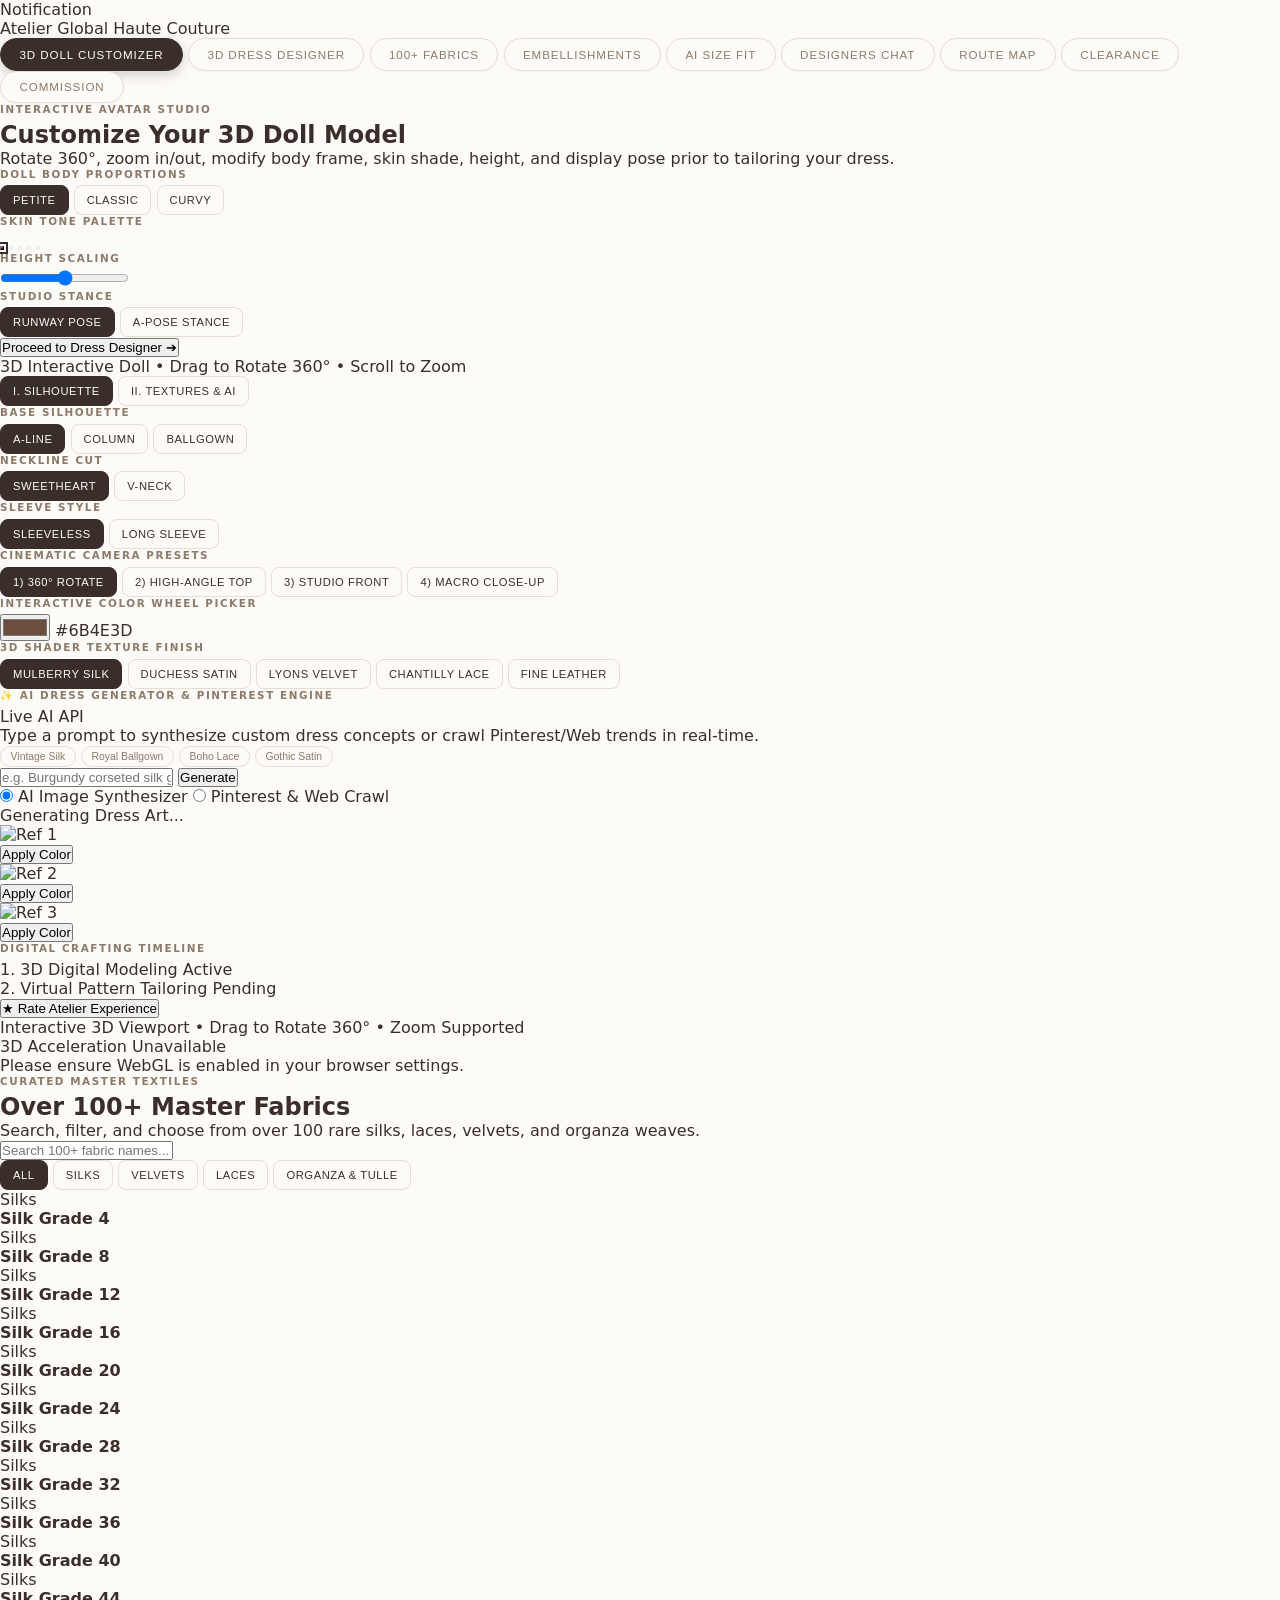
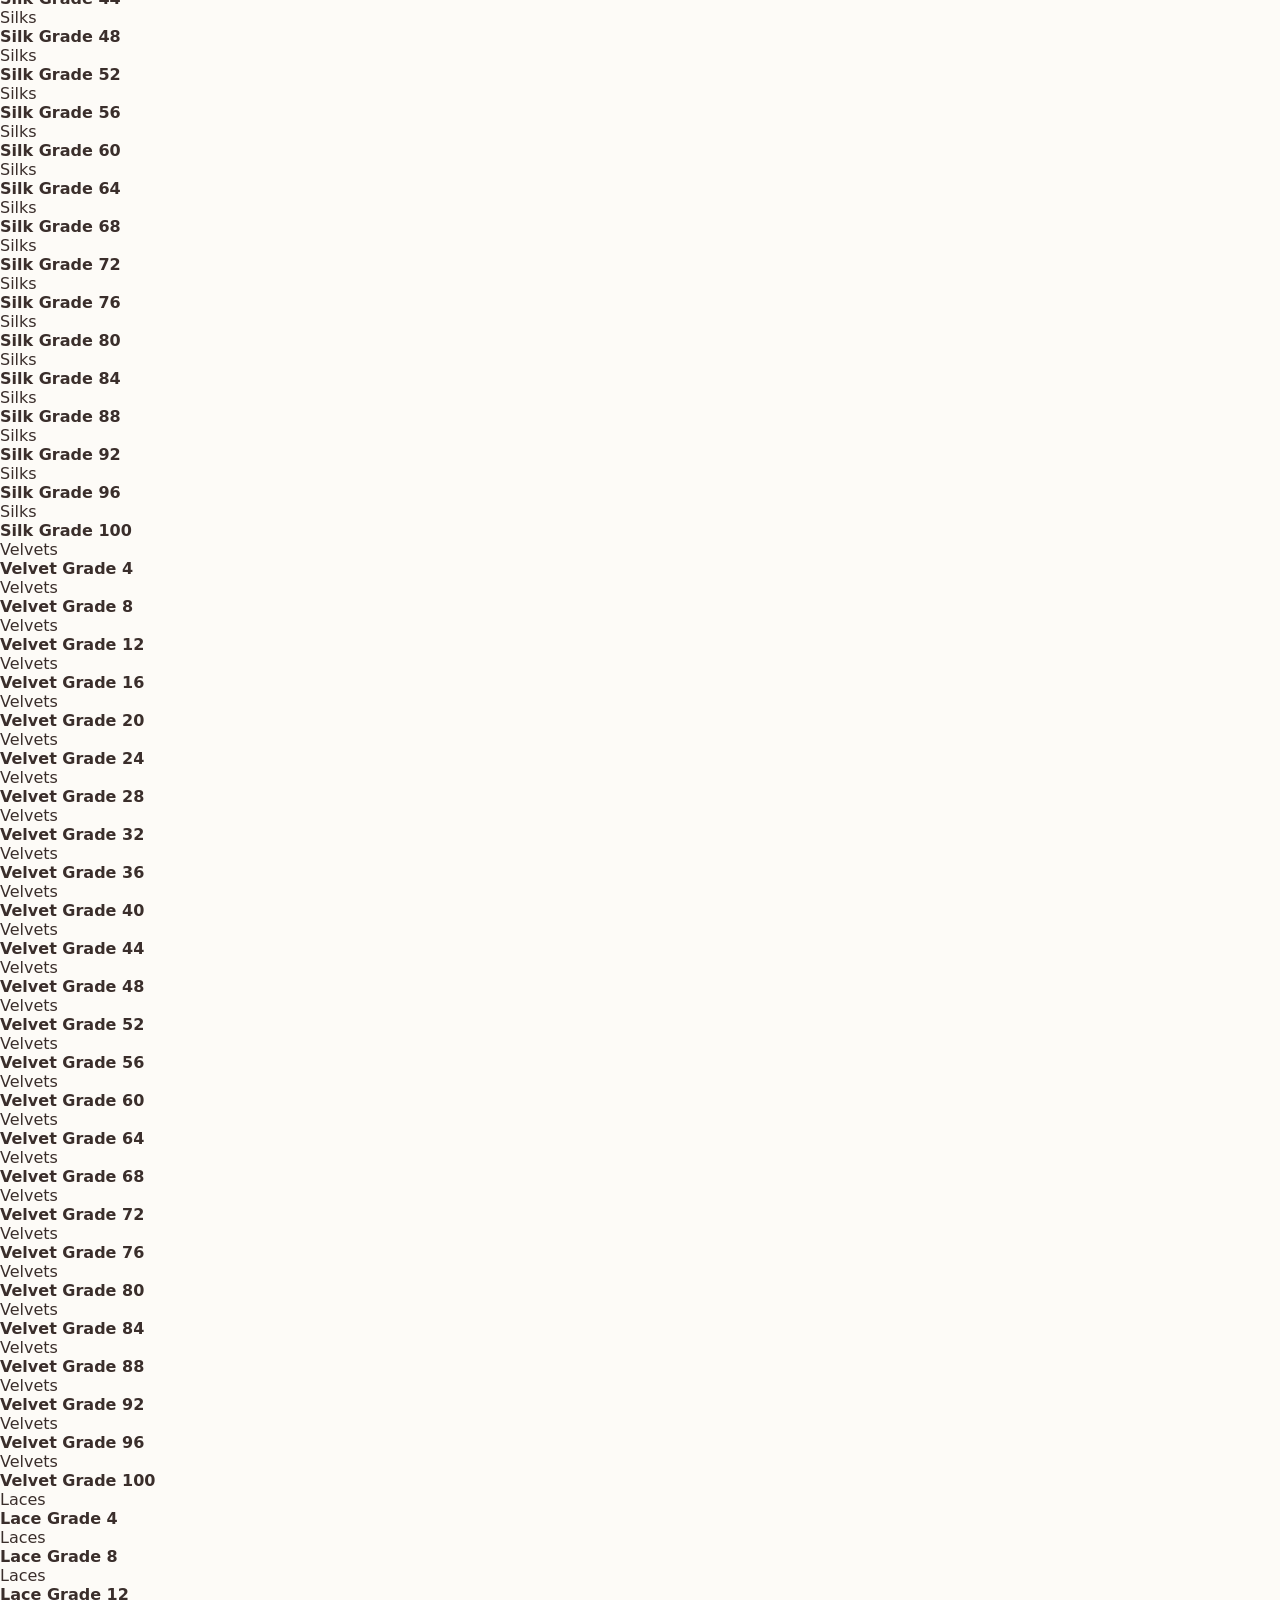
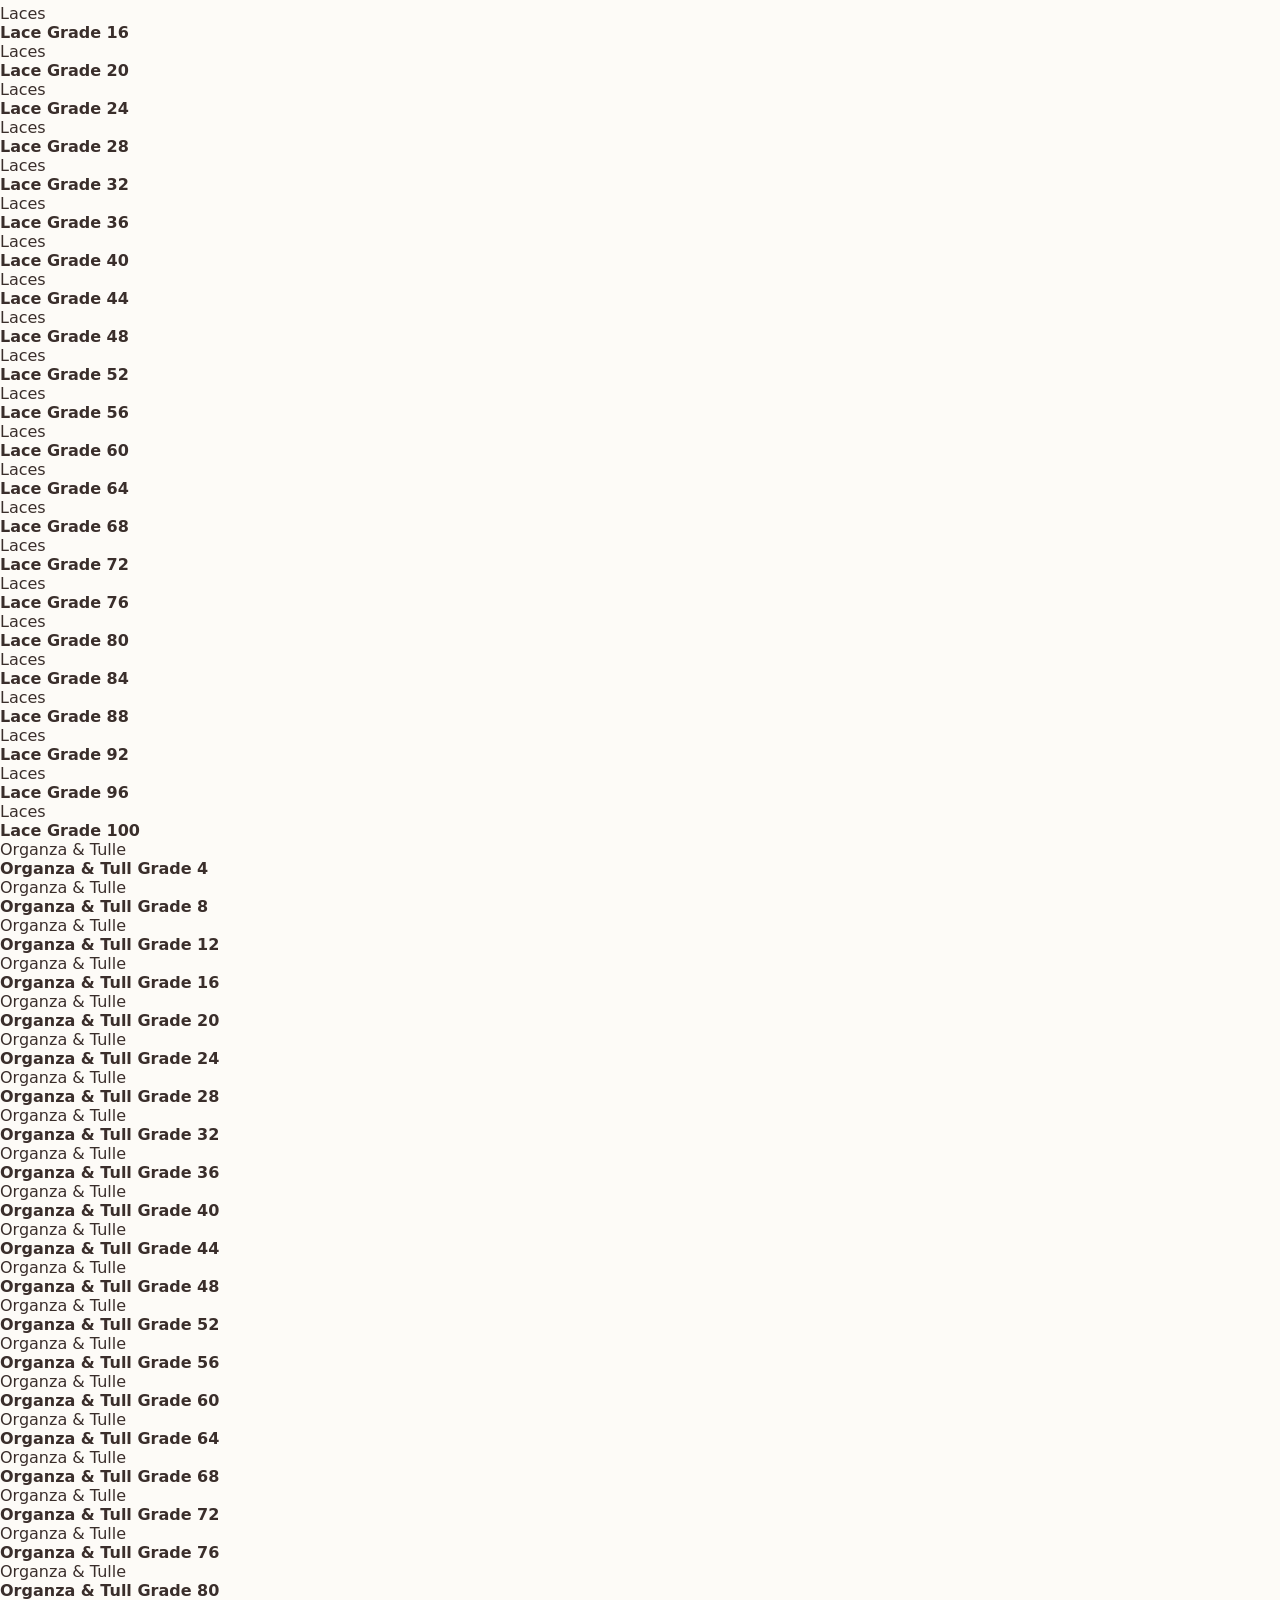
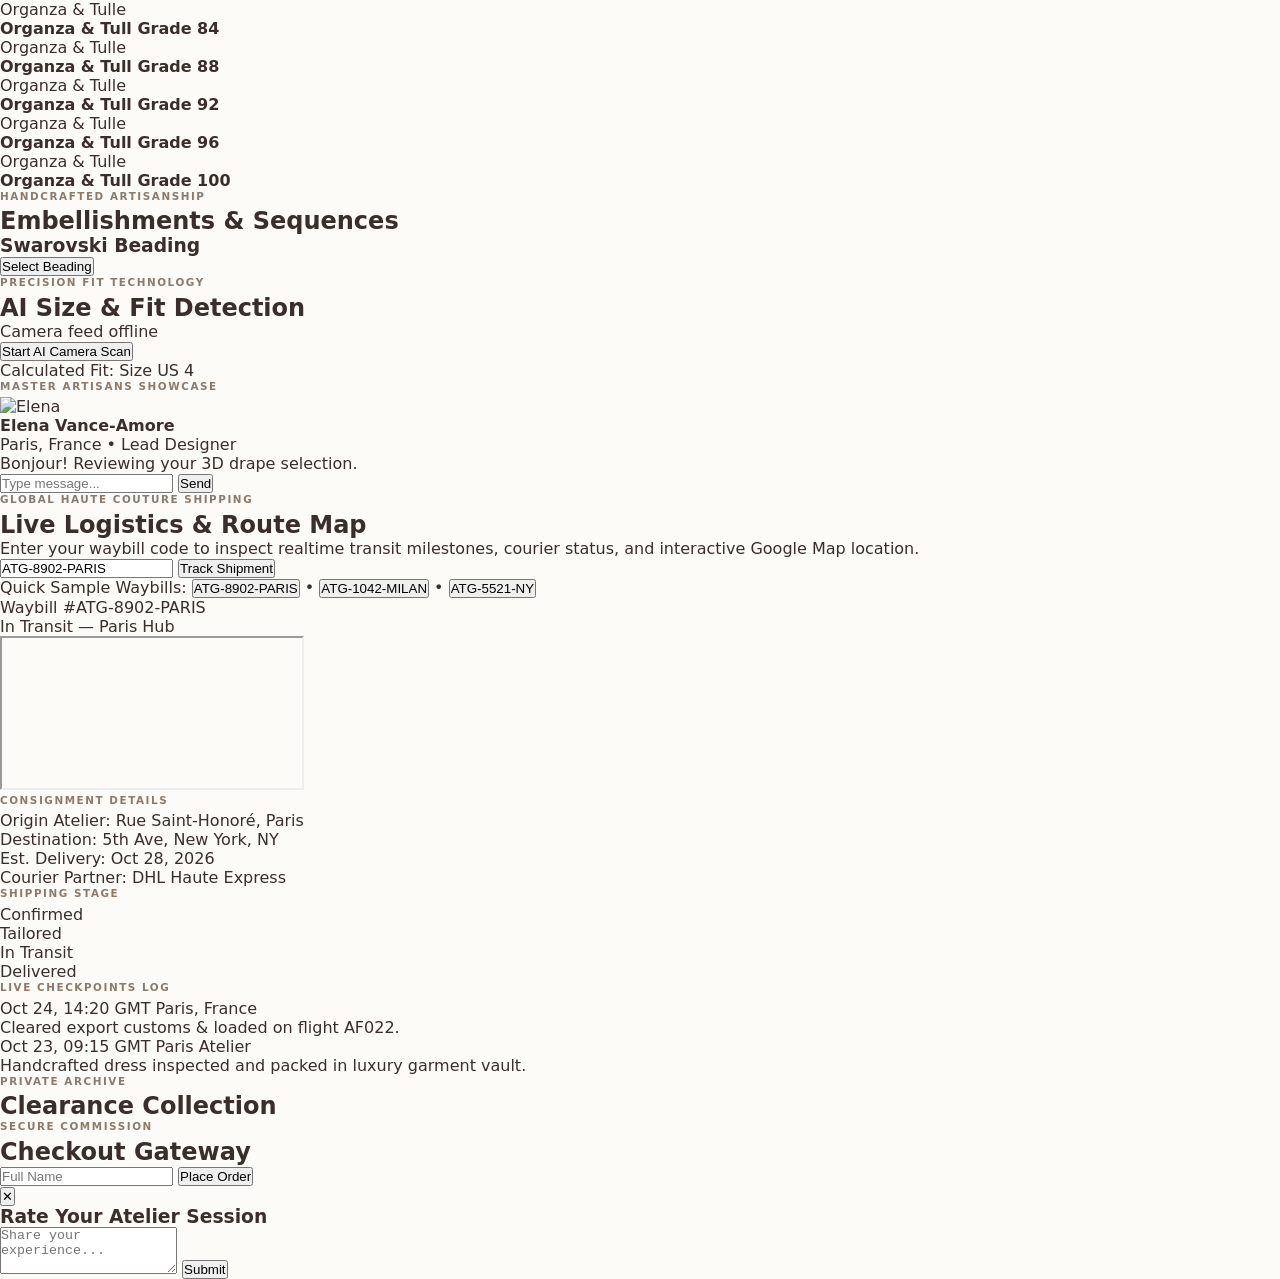
==== commit 31a8500b: "Remove Live Map button from 3D Dress Designer Tab" ====
--- a/index.html
+++ b/index.html
@@ -1,347 +1,3 @@
-<!-- <!DOCTYPE html>
-<html lang="en">
-<head>
-    <meta charset="UTF-8">
-    <meta name="viewport" content="width=device-width, initial-scale=1.0">
-    <title>Atelier Global — Bespoke Haute Couture & 3D Studio</title>
-    
-    <script src="https://cdn.tailwindcss.com"></script>
-    <script>
-        tailwind.config = {
-            theme: {
-                extend: {
-                    colors: {
-                        cream: '#FDFBF7',
-                        sand: '#F5F0EB',
-                        charcoal: '#3A2E2B',
-                        taupe: '#8C7A6B',
-                        sage: '#4A6B53',
-                        'sage-light': '#E8EFE9',
-                        blush: '#E8C5C8',
-                    },
-                    fontFamily: {
-                        serif: ['Didot', 'Bodoni MT', 'Cinzel', 'serif'],
-                        sans: ['Inter', 'system-ui', 'sans-serif'],
-                    }
-                }
-            }
-        }
-    </script>
-    
-    <link rel="stylesheet" href="styles.css">
-
-    <script src="https://cdnjs.cloudflare.com/ajax/libs/three.js/r128/three.min.js"></script>
-    <script src="https://cdn.jsdelivr.net/npm/three@0.128.0/examples/js/controls/OrbitControls.js"></script>
-</head>
-<body class="bg-cream text-charcoal font-sans antialiased flex flex-col min-h-screen">
-
-    <div id="toast" class="hidden fixed top-5 right-5 z-50 bg-charcoal text-cream px-5 py-3 rounded shadow-2xl text-xs uppercase tracking-widest flex items-center gap-3 transition-opacity duration-300">
-        <span id="toast-message">Notification</span>
-    </div>
-
-    <header class="sticky top-0 z-40 bg-cream/90 backdrop-blur-md border-b border-[#E6DDD3] px-6 py-4">
-        <div class="max-w-7xl mx-auto flex flex-col md:flex-row justify-between items-center gap-4">
-            <div class="flex items-center gap-3">
-                <span class="font-serif text-2xl tracking-[0.2em] font-light uppercase">Atelier Global</span>
-                <span class="bg-sage-light text-sage text-[9px] uppercase tracking-widest px-2.5 py-1 rounded-full font-medium">Haute Couture</span>
-            </div>
-
-            <nav class="flex flex-wrap justify-center gap-1 overflow-x-auto w-full md:w-auto pb-1 md:pb-0" id="main-nav">
-                <button data-tab="doll" class="nav-btn active">3D Doll Customizer</button>
-                <button data-tab="studio" class="nav-btn">3D Dress Designer</button>
-                <button data-tab="fabrics" class="nav-btn">100+ Fabrics</button>
-                <button data-tab="embellishments" class="nav-btn">Embellishments</button>
-                <button data-tab="sizing" class="nav-btn">AI Size Fit</button>
-                <button data-tab="designers" class="nav-btn">Designers Chat</button>
-                <button data-tab="tracking" class="nav-btn">Route Map</button>
-                <button data-tab="clearance" class="nav-btn">Clearance</button>
-                <button data-tab="checkout" class="nav-btn">Commission</button>
-            </nav>
-        </div>
-    </header>
-
-    <main class="max-w-7xl w-full mx-auto px-4 md:px-6 py-6 flex-1">
-
-        <section id="view-doll" class="tab-view active space-y-6">
-            <div class="text-center max-w-xl mx-auto">
-                <span class="section-label">Interactive Avatar Studio</span>
-                <h1 class="font-serif text-3xl my-1">Customize Your 3D Doll Model</h1>
-                <p class="text-xs text-taupe">Rotate 360°, zoom in/out, modify body frame, skin shade, height, and display pose prior to tailoring your dress.</p>
-            </div>
-
-            <div class="grid grid-cols-1 lg:grid-cols-12 gap-6 items-start">
-                <div class="lg:col-span-5 bg-sand border border-[#E6DDD3] rounded-xl p-5 shadow-sm space-y-5">
-                    <div>
-                        <label class="section-label">Doll Body Proportions</label>
-                        <div class="grid grid-cols-3 gap-2">
-                            <button data-avatar-type="petite" class="avatar-option-btn active">Petite</button>
-                            <button data-avatar-type="classic" class="avatar-option-btn">Classic</button>
-                            <button data-avatar-type="curvy" class="avatar-option-btn">Curvy</button>
-                        </div>
-                    </div>
-
-                    <div>
-                        <label class="section-label">Skin Tone Palette</label>
-                        <div class="grid grid-cols-5 gap-2">
-                            <button data-avatar-skin="#F5D0C5" class="skin-btn rounded-lg h-9 border border-[#E6DDD3] bg-[#F5D0C5] active"></button>
-                            <button data-avatar-skin="#E0AC69" class="skin-btn rounded-lg h-9 border border-[#E6DDD3] bg-[#E0AC69]"></button>
-                            <button data-avatar-skin="#C68642" class="skin-btn rounded-lg h-9 border border-[#E6DDD3] bg-[#C68642]"></button>
-                            <button data-avatar-skin="#8D5524" class="skin-btn rounded-lg h-9 border border-[#E6DDD3] bg-[#8D5524]"></button>
-                            <button data-avatar-skin="#3C2011" class="skin-btn rounded-lg h-9 border border-[#E6DDD3] bg-[#3C2011]"></button>
-                        </div>
-                    </div>
-
-                    <div>
-                        <label class="section-label">Height Scaling</label>
-                        <input type="range" id="avatar-height-slider" min="0.8" max="1.2" step="0.05" value="1.0" class="w-full accent-charcoal cursor-pointer">
-                    </div>
-
-                    <div>
-                        <label class="section-label">Studio Stance</label>
-                        <div class="grid grid-cols-2 gap-2">
-                            <button data-avatar-pose="runway" class="avatar-pose-btn active">Runway Pose</button>
-                            <button data-avatar-pose="poseA" class="avatar-pose-btn">A-Pose Stance</button>
-                        </div>
-                    </div>
-
-                    <button id="go-to-design-btn" class="w-full py-3 bg-charcoal text-white text-xs uppercase tracking-widest rounded mt-4 hover:bg-taupe transition-all">
-                        Proceed to Dress Designer ➔
-                    </button>
-                </div>
-
-                <div class="lg:col-span-7 bg-sand border border-[#E6DDD3] rounded-xl h-[540px] relative overflow-hidden shadow-inner">
-                    <div class="absolute top-4 left-4 z-10 bg-cream/80 backdrop-blur-md px-3 py-1.5 rounded border border-[#E6DDD3] text-[10px] uppercase tracking-widest">
-                        3D Interactive Doll • Drag to Rotate 360° • Scroll to Zoom
-                    </div>
-                    <div id="doll-canvas-container" class="w-full h-full"></div>
-                </div>
-            </div>
-        </section>
-
-        <section id="view-studio" class="tab-view hidden">
-            <div class="grid grid-cols-1 lg:grid-cols-12 gap-6 items-start">
-                <div class="lg:col-span-5 bg-sand border border-[#E6DDD3] rounded-xl p-5 shadow-sm space-y-6">
-                    <div class="flex border-b border-[#E6DDD3] pb-3 gap-2">
-                        <button id="sidebar-tab-1" data-sidebar-tab="I" class="sidebar-tab-btn active">I. Silhouette</button>
-                        <button id="sidebar-tab-2" data-sidebar-tab="II" class="sidebar-tab-btn">II. Textures</button>
-                        <button id="sidebar-tab-3" data-sidebar-tab="III" class="sidebar-tab-btn">III. Live Map</button>
-                    </div>
-
-                    <div id="sidebar-content-I" class="sidebar-content active space-y-5">
-                        <div>
-                            <label class="section-label">Base Silhouette</label>
-                            <div class="grid grid-cols-3 gap-2">
-                                <button data-silhouette="a-line" class="option-btn active">A-Line</button>
-                                <button data-silhouette="column" class="option-btn">Column</button>
-                                <button data-silhouette="ballgown" class="option-btn">Ballgown</button>
-                            </div>
-                        </div>
-
-                        <div>
-                            <label class="section-label">Neckline Cut</label>
-                            <div class="grid grid-cols-2 gap-2">
-                                <button data-neckline="sweetheart" class="option-btn active">Sweetheart</button>
-                                <button data-neckline="v-neck" class="option-btn">V-Neck</button>
-                            </div>
-                        </div>
-
-                        <div>
-                            <label class="section-label">Sleeve Style</label>
-                            <div class="grid grid-cols-2 gap-2">
-                                <button data-sleeve="sleeveless" class="option-btn active">Sleeveless</button>
-                                <button data-sleeve="long" class="option-btn">Long Sleeve</button>
-                            </div>
-                        </div>
-
-                        <div class="pt-2 border-t border-[#E6DDD3]">
-                            <label class="section-label">Cinematic Camera Presets</label>
-                            <div class="grid grid-cols-2 gap-2">
-                                <button data-cam="360" class="cam-btn active">1) 360° Rotate</button>
-                                <button data-cam="top" class="cam-btn">2) High-Angle Top</button>
-                                <button data-cam="front" class="cam-btn">3) Studio Front</button>
-                                <button data-cam="macro" class="cam-btn">4) Macro Close-up</button>
-                            </div>
-                        </div>
-                    </div>
-
-                    <div id="sidebar-content-II" class="sidebar-content hidden space-y-5">
-                        <div>
-                            <label class="section-label">Interactive Color Wheel Picker</label>
-                            <div class="flex items-center gap-3 bg-cream p-2.5 rounded border border-[#E6DDD3]">
-                                <input type="color" id="fabric-color-picker" value="#6B4E3D" class="w-8 h-8 rounded border-none cursor-pointer bg-transparent">
-                                <span id="fabric-color-hex" class="font-mono text-xs uppercase">#6B4E3D</span>
-                            </div>
-                        </div>
-
-                        <div>
-                            <label class="section-label">3D Shader Texture Finish</label>
-                            <div class="grid grid-cols-2 gap-2">
-                                <button data-texture="Silk" class="texture-btn active">Mulberry Silk</button>
-                                <button data-texture="Satin" class="texture-btn">Duchess Satin</button>
-                                <button data-texture="Velvet" class="texture-btn">Lyons Velvet</button>
-                                <button data-texture="Lace" class="texture-btn">Chantilly Lace</button>
-                                <button data-texture="Leather" class="texture-btn">Fine Leather</button>
-                            </div>
-                        </div>
-
-                        <div class="pt-3 border-t border-[#E6DDD3]">
-                            <label class="section-label">✨ AI Internet Vision Search Engine</label>
-                            <p class="text-[11px] text-taupe mb-2">Pulls design inspiration across Pinterest, Instagram, Google, & TikTok.</p>
-                            <form id="ai-search-form" class="flex gap-2">
-                                <input type="text" id="ai-input" placeholder="e.g. 1920s corseted silk gown..." class="flex-1 px-3 py-2 text-xs bg-cream border border-[#E6DDD3] rounded focus:outline-none">
-                                <button type="submit" class="px-3 py-2 bg-charcoal text-white text-xs rounded hover:bg-taupe transition-colors">Search</button>
-                            </form>
-                            <div id="ai-results" class="grid grid-cols-3 gap-2 mt-3">
-                                <img src="https://images.unsplash.com/photo-1566174053879-31528523f8ae?auto=format&fit=crop&w=300&q=80" alt="Ref 1" class="w-full h-16 object-cover rounded border border-[#E6DDD3] cursor-pointer">
-                                <img src="https://images.unsplash.com/photo-1515886657613-9f3515b0c78f?auto=format&fit=crop&w=300&q=80" alt="Ref 2" class="w-full h-16 object-cover rounded border border-[#E6DDD3] cursor-pointer">
-                                <img src="https://images.unsplash.com/photo-1496747611176-843222e1e57c?auto=format&fit=crop&w=300&q=80" alt="Ref 3" class="w-full h-16 object-cover rounded border border-[#E6DDD3] cursor-pointer">
-                            </div>
-                        </div>
-                    </div>
-
-                    <div id="sidebar-content-III" class="sidebar-content hidden space-y-4">
-                        <label class="section-label">Digital Crafting Timeline</label>
-                        <div class="space-y-3 text-xs">
-                            <div class="flex items-center justify-between p-2.5 bg-cream border border-[#E6DDD3] rounded">
-                                <span class="font-medium">1. 3D Digital Modeling</span>
-                                <span class="text-[9px] uppercase px-2 py-0.5 rounded bg-sage-light text-sage font-medium">Active</span>
-                            </div>
-                            <div class="flex items-center justify-between p-2.5 bg-cream border border-[#E6DDD3] rounded">
-                                <span class="font-medium">2. Virtual Pattern Tailoring</span>
-                                <span class="text-[9px] uppercase px-2 py-0.5 rounded bg-gray-100 text-gray-400 font-medium">Pending</span>
-                            </div>
-                        </div>
-                    </div>
-
-                    <button id="open-review-btn" class="w-full py-2.5 border border-charcoal text-charcoal text-xs uppercase tracking-widest rounded hover:bg-charcoal hover:text-white transition-all">
-                        ★ Rate Atelier Experience
-                    </button>
-                </div>
-
-                <div class="lg:col-span-7 bg-sand border border-[#E6DDD3] rounded-xl h-[580px] relative overflow-hidden shadow-inner">
-                    <div class="absolute top-4 left-4 z-10 bg-cream/80 backdrop-blur-md px-3 py-1.5 rounded border border-[#E6DDD3] text-[10px] uppercase tracking-widest">
-                        Interactive 3D Viewport • Drag to Rotate 360° • Zoom Supported
-                    </div>
-                    <div id="webgl-error" class="hidden absolute inset-0 bg-cream/95 z-20 flex flex-col items-center justify-center p-6 text-center">
-                        <p class="font-serif text-lg text-charcoal">3D Acceleration Unavailable</p>
-                        <p class="text-xs text-taupe mt-1">Please ensure WebGL is enabled in your browser settings.</p>
-                    </div>
-                    <div id="three-canvas-container" class="w-full h-full"></div>
-                </div>
-            </div>
-        </section>
-
-        <section id="view-fabrics" class="tab-view hidden space-y-6">
-            <div class="text-center max-w-xl mx-auto">
-                <span class="section-label">Curated Master Textiles</span>
-                <h1 class="font-serif text-3xl my-1">Over 100+ Master Fabrics</h1>
-                <p class="text-xs text-taupe">Search, filter, and choose from over 100 rare silks, laces, velvets, and organza weaves.</p>
-            </div>
-            <div class="flex flex-col md:flex-row gap-4 justify-between bg-sand p-4 rounded-xl border border-[#E6DDD3]">
-                <input type="text" id="fabric-search-input" placeholder="Search 100+ fabric names..." class="flex-1 px-4 py-2 bg-cream border border-[#E6DDD3] rounded text-xs focus:outline-none">
-                <div class="flex gap-2 overflow-x-auto" id="fabric-cat-filters">
-                    <button data-cat="All" class="filter-btn active">All</button>
-                    <button data-cat="Silks" class="filter-btn">Silks</button>
-                    <button data-cat="Velvets" class="filter-btn">Velvets</button>
-                    <button data-cat="Laces" class="filter-btn">Laces</button>
-                    <button data-cat="Organza & Tulle" class="filter-btn">Organza & Tulle</button>
-                </div>
-            </div>
-            <div id="fabric-grid" class="grid grid-cols-2 md:grid-cols-4 gap-4 max-h-[500px] overflow-y-auto pr-2"></div>
-        </section>
-
-        <section id="view-embellishments" class="tab-view hidden space-y-6">
-            <div class="text-center max-w-xl mx-auto">
-                <span class="section-label">Handcrafted Artisanship</span>
-                <h1 class="font-serif text-3xl my-1">Embellishments & Sequences</h1>
-            </div>
-            <div class="grid grid-cols-1 md:grid-cols-3 gap-6">
-                <div class="bg-sand p-5 border border-[#E6DDD3] rounded-xl space-y-3">
-                    <h3 class="font-serif text-lg">Swarovski Beading</h3>
-                    <button class="embellish-select-btn w-full py-2 bg-charcoal text-white text-xs uppercase tracking-widest rounded" data-name="Swarovski Beading">Select Beading</button>
-                </div>
-            </div>
-        </section>
-
-        <section id="view-sizing" class="tab-view hidden max-w-2xl mx-auto space-y-6">
-            <div class="text-center">
-                <span class="section-label">Precision Fit Technology</span>
-                <h1 class="font-serif text-3xl my-1">AI Size & Fit Detection</h1>
-            </div>
-            <div class="bg-sand p-8 rounded-xl border border-[#E6DDD3] text-center space-y-4">
-                <div id="camera-box" class="w-full h-48 bg-cream border border-dashed border-taupe rounded-lg flex items-center justify-center p-4">
-                    <span id="camera-status" class="text-xs text-taupe">Camera feed offline</span>
-                </div>
-                <button id="start-scan-btn" class="px-6 py-3 bg-charcoal text-white text-xs uppercase tracking-widest rounded">Start AI Camera Scan</button>
-                <div id="scan-results" class="hidden p-4 bg-cream border border-sage rounded-lg text-left space-y-2">
-                    <p class="font-serif text-lg text-charcoal">Calculated Fit: Size US 4</p>
-                </div>
-            </div>
-        </section>
-
-        <section id="view-designers" class="tab-view hidden space-y-6">
-            <div class="grid grid-cols-1 md:grid-cols-12 gap-6">
-                <div class="md:col-span-5 space-y-3">
-                    <span class="section-label">Master Artisans Showcase</span>
-                    <div class="p-4 bg-sand border border-charcoal rounded-xl flex items-center gap-4">
-                        <img src="https://images.unsplash.com/photo-1534528741775-53994a69daeb?auto=format&fit=crop&w=300&q=80" class="w-12 h-12 rounded-full object-cover" alt="Elena">
-                        <div>
-                            <h4 class="font-serif text-base">Elena Vance-Amore</h4>
-                            <p class="text-xs text-taupe">Paris, France • Lead Designer</p>
-                        </div>
-                    </div>
-                </div>
-                <div class="md:col-span-7 bg-sand border border-[#E6DDD3] rounded-xl p-5 flex flex-col h-[450px]">
-                    <div id="chat-messages" class="flex-1 overflow-y-auto py-4 space-y-3">
-                        <div class="p-3 bg-cream border border-[#E6DDD3] rounded text-xs max-w-xs">Bonjour! Reviewing your 3D drape selection.</div>
-                    </div>
-                    <form id="chat-form" class="flex gap-2 pt-3 border-t border-[#E6DDD3]">
-                        <input type="text" id="chat-input" placeholder="Type message..." class="flex-1 px-3 py-2 bg-cream border border-[#E6DDD3] rounded text-xs focus:outline-none">
-                        <button type="submit" class="px-4 py-2 bg-charcoal text-white text-xs rounded">Send</button>
-                    </form>
-                </div>
-            </div>
-        </section>
-
-        <section id="view-tracking" class="tab-view hidden max-w-3xl mx-auto space-y-6">
-            <div class="text-center">
-                <span class="section-label">Live Logistics Route</span>
-                <h1 class="font-serif text-3xl my-1">Waybill #ATG-8902-PARIS</h1>
-            </div>
-        </section>
-
-        <section id="view-clearance" class="tab-view hidden space-y-6">
-            <div class="text-center">
-                <span class="section-label">Private Archive</span>
-                <h1 class="font-serif text-3xl my-1">Clearance Collection</h1>
-            </div>
-        </section>
-
-        <section id="view-checkout" class="tab-view hidden max-w-2xl mx-auto space-y-6">
-            <div class="text-center">
-                <span class="section-label">Secure Commission</span>
-                <h1 class="font-serif text-3xl my-1">Checkout Gateway</h1>
-            </div>
-            <form id="checkout-form" class="bg-sand p-6 rounded-xl border border-[#E6DDD3] space-y-4">
-                <input type="text" placeholder="Full Name" required class="w-full p-3 bg-cream border border-[#E6DDD3] rounded text-xs">
-                <button type="submit" class="w-full py-3 bg-charcoal text-white text-xs uppercase tracking-widest rounded">Place Order</button>
-            </form>
-        </section>
-    </main>
-
-    <div id="review-modal" class="hidden fixed inset-0 z-50 bg-black/40 backdrop-blur-sm flex items-center justify-center p-4">
-        <div class="bg-cream border border-[#E6DDD3] rounded-xl max-w-md w-full p-6 space-y-4 relative shadow-2xl">
-            <button id="close-review-btn" class="absolute top-4 right-4 text-taupe text-lg">✕</button>
-            <h3 class="font-serif text-2xl text-center">Rate Your Atelier Session</h3>
-            <textarea id="review-text" rows="3" placeholder="Share your experience..." class="w-full p-3 text-xs bg-sand border border-[#E6DDD3] rounded"></textarea>
-            <button id="submit-review-btn" class="w-full py-2.5 bg-charcoal text-white text-xs uppercase tracking-widest rounded">Submit</button>
-        </div>
-    </div>
-
-    <script src="script.js"></script>
-</body>
-</html> -->
-
 <!DOCTYPE html>
 <html lang="en">
 <head>
@@ -468,7 +124,7 @@
                     <div class="flex border-b border-[#E6DDD3] pb-3 gap-2">
                         <button id="sidebar-tab-1" data-sidebar-tab="I" class="sidebar-tab-btn active">I. Silhouette</button>
                         <button id="sidebar-tab-2" data-sidebar-tab="II" class="sidebar-tab-btn">II. Textures & AI</button>
-                        <button id="sidebar-tab-3" data-sidebar-tab="III" class="sidebar-tab-btn">III. Live Map</button>
+                        <!-- <button id="sidebar-tab-3" data-sidebar-tab="III" class="sidebar-tab-btn">III. Live Map</button> -->
                     </div>
 
                     <div id="sidebar-content-I" class="sidebar-content active space-y-5">
--- a/styles.css
+++ b/styles.css
@@ -1,128 +1,3 @@
-/* --- Design Tokens & Variables --- */
-/* :root {
-  --color-bg: #FDFBF7;
-  --color-sand: #F5F0EB;
-  --color-text-primary: #3A2E2B;
-  --color-taupe: #8C7A6B;
-  --color-sage: #4A6B53;
-  --color-sage-light: #E8EFE9;
-  --color-border: #E6DDD3;
-  --transition-smooth: 250ms cubic-bezier(0.4, 0, 0.2, 1);
-  --font-serif: 'Didot', 'Bodoni MT', 'Cinzel', serif;
-  --font-sans: 'Inter', system-ui, sans-serif;
-} */
-
-/* --- Global Reset & Base Styles --- */
-/* * {
-  box-sizing: border-box;
-  margin: 0;
-  padding: 0;
-}
-
-body {
-  background-color: var(--color-bg);
-  color: var(--color-text-primary);
-  font-family: var(--font-sans);
-  min-height: 100vh;
-} */
-
-/* --- Distinct Rounded Bubble Navigation Buttons --- */
-/* .nav-btn {
-  padding: 0.55rem 1.15rem;
-  border-radius: 9999px;
-  font-size: 0.725rem;
-  font-weight: 500;
-  text-transform: uppercase;
-  letter-spacing: 0.08em;
-  color: var(--color-taupe);
-  background-color: var(--color-bg);
-  border: 1px solid var(--color-border);
-  transition: all var(--transition-smooth);
-  cursor: pointer;
-  white-space: nowrap;
-  box-shadow: 0 1px 3px rgba(0, 0, 0, 0.04);
-}
-
-.nav-btn:hover {
-  background-color: #ffffff;
-  color: var(--color-text-primary);
-  border-color: var(--color-taupe);
-  transform: translateY(-1px);
-  box-shadow: 0 4px 10px rgba(0, 0, 0, 0.08);
-}
-
-.nav-btn.active {
-  background-color: var(--color-text-primary) !important;
-  color: var(--color-bg) !important;
-  border-color: var(--color-text-primary) !important;
-  box-shadow: 0 4px 12px rgba(58, 46, 43, 0.22);
-} */
-
-/* --- General Control Buttons & Swatches --- */
-/* .section-label {
-  display: block;
-  font-size: 0.65rem;
-  text-transform: uppercase;
-  letter-spacing: 0.15em;
-  color: var(--color-taupe);
-  font-weight: 600;
-  margin-bottom: 0.35rem;
-}
-
-.avatar-option-btn,
-.avatar-pose-btn,
-.option-btn,
-.texture-btn,
-.cam-btn,
-.filter-btn,
-.sidebar-tab-btn {
-  padding: 0.5rem 0.75rem;
-  font-size: 0.7rem;
-  text-transform: uppercase;
-  letter-spacing: 0.05em;
-  border-radius: 0.5rem;
-  border: 1px solid var(--color-border);
-  background-color: var(--color-bg);
-  color: var(--color-text-primary);
-  transition: all var(--transition-smooth);
-  cursor: pointer;
-}
-
-.avatar-option-btn:hover,
-.avatar-pose-btn:hover,
-.option-btn:hover,
-.texture-btn:hover,
-.cam-btn:hover,
-.filter-btn:hover,
-.sidebar-tab-btn:hover {
-  border-color: var(--color-taupe);
-}
-
-.avatar-option-btn.active,
-.avatar-pose-btn.active,
-.option-btn.active,
-.texture-btn.active,
-.cam-btn.active,
-.filter-btn.active,
-.sidebar-tab-btn.active {
-  background-color: var(--color-text-primary);
-  color: var(--color-bg);
-  border-color: var(--color-text-primary);
-}
-
-.skin-btn {
-  transition: transform var(--transition-smooth), border-color var(--transition-smooth);
-}
-
-.skin-btn:hover {
-  transform: scale(1.06);
-}
-
-.skin-btn.active {
-  border-color: var(--color-text-primary) !important;
-  box-shadow: 0 0 0 2px var(--color-bg), 0 0 0 4px var(--color-text-primary);
-} */
-
 /* --- Design Tokens & Variables --- */
 :root {
   --color-bg: #FDFBF7;
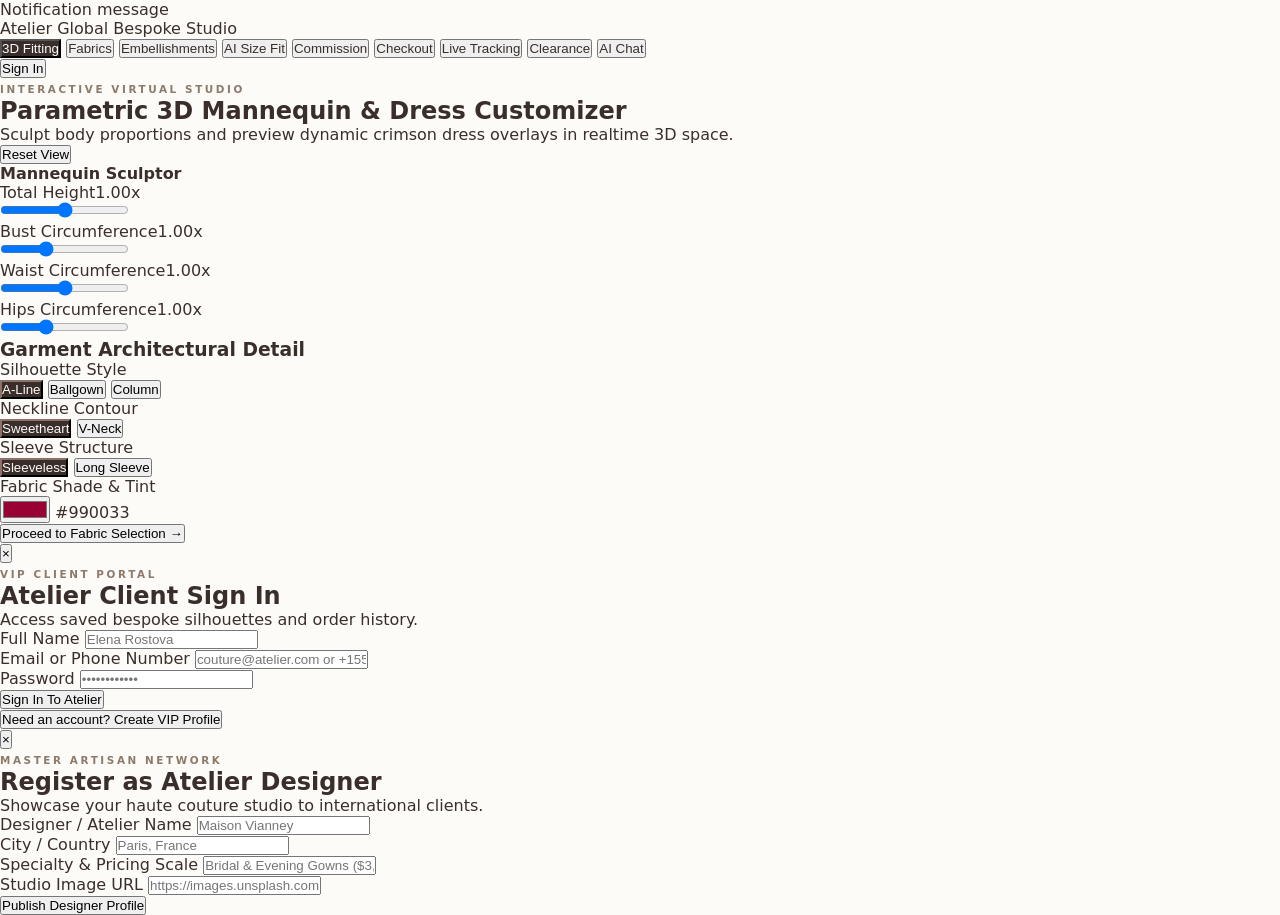
==== commit 7d630758: "Added 3D dress fit, updated avatar" ====
--- a/index.html
+++ b/index.html
@@ -35,448 +35,470 @@
 </head>
 <body class="bg-cream text-charcoal font-sans antialiased flex flex-col min-h-screen">
 
-    <div id="toast" class="hidden fixed top-5 right-5 z-50 bg-charcoal text-cream px-5 py-3 rounded shadow-2xl text-xs uppercase tracking-widest flex items-center gap-3 transition-opacity duration-300">
-        <span id="toast-message">Notification</span>
+    <div id="toast" class="fixed bottom-6 right-6 z-50 hidden bg-charcoal text-cream px-5 py-3 rounded-xl shadow-2xl text-xs tracking-wider transition-all duration-300">
+        <span id="toast-message">Notification message</span>
     </div>
 
-    <header class="sticky top-0 z-40 bg-cream/90 backdrop-blur-md border-b border-[#E6DDD3] px-6 py-4">
-        <div class="max-w-7xl mx-auto flex flex-col xl:flex-row justify-between items-center gap-5">
-            <div class="flex items-center gap-3">
-                <span class="font-serif text-2xl tracking-[0.2em] font-light uppercase">Atelier Global</span>
-                <span class="bg-sage-light text-sage text-[9px] uppercase tracking-widest px-2.5 py-1 rounded-full font-medium">Haute Couture</span>
-            </div>
-
-            <nav class="flex flex-wrap justify-center gap-3 overflow-x-auto w-full xl:w-auto p-2 bg-sand/60 rounded-full border border-[#E6DDD3]/70" id="main-nav">
-                <button data-tab="doll" class="nav-btn active">3D Doll Customizer</button>
-                <button data-tab="studio" class="nav-btn">3D Dress Designer</button>
-                <button data-tab="fabrics" class="nav-btn">100+ Fabrics</button>
-                <button data-tab="embellishments" class="nav-btn">Embellishments</button>
-                <button data-tab="sizing" class="nav-btn">AI Size Fit</button>
-                <button data-tab="designers" class="nav-btn">Designers Chat</button>
-                <button data-tab="tracking" class="nav-btn">Route Map</button>
-                <button data-tab="clearance" class="nav-btn">Clearance</button>
-                <button data-tab="checkout" class="nav-btn">Commission</button>
-            </nav>
+    <header class="navbar bg-cream/90 backdrop-blur-md sticky top-0 z-40 border-b border-[#E6DDD3] px-6 py-4 flex justify-between items-center">
+        <div class="flex items-center space-x-3">
+            <span class="font-serif text-xl tracking-widest font-semibold uppercase">Atelier Global</span>
+            <span class="text-[9px] uppercase tracking-widest bg-sand px-2 py-0.5 rounded text-taupe border border-[#E6DDD3]">Bespoke Studio</span>
+        </div>
+
+        <nav id="main-nav" class="hidden lg:flex items-center space-x-1">
+            <button data-tab="doll" class="nav-btn active px-3 py-1.5 text-xs uppercase tracking-wider rounded-lg transition-all hover:bg-sand">3D Fitting</button>
+            <button data-tab="fabrics" class="nav-btn px-3 py-1.5 text-xs uppercase tracking-wider rounded-lg transition-all hover:bg-sand">Fabrics</button>
+            <button data-tab="embellishments" class="nav-btn px-3 py-1.5 text-xs uppercase tracking-wider rounded-lg transition-all hover:bg-sand">Embellishments</button>
+            <button data-tab="ai-size" class="nav-btn px-3 py-1.5 text-xs uppercase tracking-wider rounded-lg transition-all hover:bg-sand">AI Size Fit</button>
+            <button data-tab="commission" class="nav-btn px-3 py-1.5 text-xs uppercase tracking-wider rounded-lg transition-all hover:bg-sand">Commission</button>
+            <button data-tab="checkout" class="nav-btn px-3 py-1.5 text-xs uppercase tracking-wider rounded-lg transition-all hover:bg-sand">Checkout</button>
+            <button data-tab="tracking" class="nav-btn px-3 py-1.5 text-xs uppercase tracking-wider rounded-lg transition-all hover:bg-sand">Live Tracking</button>
+            <button data-tab="clearance" class="nav-btn px-3 py-1.5 text-xs uppercase tracking-wider rounded-lg transition-all hover:bg-sand">Clearance</button>
+            <button data-tab="chat" class="nav-btn px-3 py-1.5 text-xs uppercase tracking-wider rounded-lg transition-all hover:bg-sand">AI Chat</button>
+        </nav>
+
+        <div class="flex items-center space-x-3">
+            <button id="nav-auth-status" class="text-xs uppercase tracking-wider px-3 py-1.5 bg-sand rounded-lg border border-[#E6DDD3] hover:border-charcoal transition-all">Sign In</button>
         </div>
     </header>
 
-    <main class="max-w-7xl w-full mx-auto px-4 md:px-6 py-6 flex-1">
+    <main class="flex-grow p-6 max-w-7xl mx-auto w-full">
 
         <section id="view-doll" class="tab-view active space-y-6">
-            <div class="text-center max-w-xl mx-auto">
-                <span class="section-label">Interactive Avatar Studio</span>
-                <h1 class="font-serif text-3xl my-1">Customize Your 3D Doll Model</h1>
-                <p class="text-xs text-taupe">Rotate 360°, zoom in/out, modify body frame, skin shade, height, and display pose prior to tailoring your dress.</p>
-            </div>
-
-            <div class="grid grid-cols-1 lg:grid-cols-12 gap-6 items-start">
-                <div class="lg:col-span-5 bg-sand border border-[#E6DDD3] rounded-xl p-5 shadow-sm space-y-5">
+            <div class="flex flex-col md:flex-row justify-between items-start md:items-center gap-4">
+                <div>
+                    <span class="section-label">Interactive Virtual Studio</span>
+                    <h1 class="font-serif text-3xl">Parametric 3D Mannequin & Dress Customizer</h1>
+                    <p class="text-xs text-taupe mt-1">Sculpt body proportions and preview dynamic crimson dress overlays in realtime 3D space.</p>
+                </div>
+                <div class="flex items-center space-x-2">
+                    <button id="reset-cam-btn" class="px-3 py-2 bg-sand border border-[#E6DDD3] text-[10px] uppercase rounded-lg hover:border-charcoal">Reset View</button>
+                </div>
+            </div>
+
+            <div class="grid grid-cols-1 lg:grid-cols-12 gap-6">
+                <div class="lg:col-span-8 bg-sand border border-[#E6DDD3] rounded-2xl overflow-hidden relative h-[520px] shadow-sm flex items-center justify-center" id="doll-canvas-container">
+                    <div class="absolute top-4 right-4 bg-cream/90 backdrop-blur-md p-4 rounded-xl border border-[#E6DDD3] shadow-lg w-72 space-y-3 z-10">
+                        <h4 class="font-serif text-xs font-semibold uppercase tracking-wider border-b border-[#E6DDD3] pb-1.5">Mannequin Sculptor</h4>
+                        <div class="space-y-2 text-[11px]">
+                            <div>
+                                <div class="flex justify-between text-taupe mb-1"><span>Total Height</span><span id="val-height">1.00x</span></div>
+                                <input type="range" id="slider-height" min="0.8" max="1.2" step="0.01" value="1.0" class="w-full accent-charcoal">
+                            </div>
+                            <div>
+                                <div class="flex justify-between text-taupe mb-1"><span>Bust Circumference</span><span id="val-bust">1.00x</span></div>
+                                <input type="range" id="slider-bust" min="0.8" max="1.4" step="0.01" value="1.0" class="w-full accent-charcoal">
+                            </div>
+                            <div>
+                                <div class="flex justify-between text-taupe mb-1"><span>Waist Circumference</span><span id="val-waist">1.00x</span></div>
+                                <input type="range" id="slider-waist" min="0.7" max="1.3" step="0.01" value="1.0" class="w-full accent-charcoal">
+                            </div>
+                            <div>
+                                <div class="flex justify-between text-taupe mb-1"><span>Hips Circumference</span><span id="val-hips">1.00x</span></div>
+                                <input type="range" id="slider-hips" min="0.8" max="1.4" step="0.01" value="1.0" class="w-full accent-charcoal">
+                            </div>
+                        </div>
+                    </div>
+                </div>
+
+                <div class="lg:col-span-4 bg-sand border border-[#E6DDD3] rounded-2xl p-6 space-y-5 overflow-y-auto max-h-[520px]">
+                    <h3 class="font-serif text-sm font-semibold uppercase tracking-wider border-b border-[#E6DDD3] pb-2">Garment Architectural Detail</h3>
+                    
+                    <div class="space-y-4 text-xs">
+                        <div>
+                            <label class="block text-[10px] uppercase tracking-wider text-taupe mb-1.5">Silhouette Style</label>
+                            <div class="grid grid-cols-3 gap-1.5">
+                                <button data-silhouette="a-line" class="option-btn active p-2 rounded border border-[#E6DDD3] bg-cream text-center text-[10px]">A-Line</button>
+                                <button data-silhouette="ballgown" class="option-btn p-2 rounded border border-[#E6DDD3] bg-cream text-center text-[10px]">Ballgown</button>
+                                <button data-silhouette="column" class="option-btn p-2 rounded border border-[#E6DDD3] bg-cream text-center text-[10px]">Column</button>
+                            </div>
+                        </div>
+
+                        <div>
+                            <label class="block text-[10px] uppercase tracking-wider text-taupe mb-1.5">Neckline Contour</label>
+                            <div class="grid grid-cols-2 gap-1.5">
+                                <button data-neckline="sweetheart" class="option-btn active p-2 rounded border border-[#E6DDD3] bg-cream text-center text-[10px]">Sweetheart</button>
+                                <button data-neckline="v-neck" class="option-btn p-2 rounded border border-[#E6DDD3] bg-cream text-center text-[10px]">V-Neck</button>
+                            </div>
+                        </div>
+
+                        <div>
+                            <label class="block text-[10px] uppercase tracking-wider text-taupe mb-1.5">Sleeve Structure</label>
+                            <div class="grid grid-cols-2 gap-1.5">
+                                <button data-sleeve="sleeveless" class="option-btn active p-2 rounded border border-[#E6DDD3] bg-cream text-center text-[10px]">Sleeveless</button>
+                                <button data-sleeve="long" class="option-btn p-2 rounded border border-[#E6DDD3] bg-cream text-center text-[10px]">Long Sleeve</button>
+                            </div>
+                        </div>
+
+                        <div>
+                            <label class="block text-[10px] uppercase tracking-wider text-taupe mb-1.5">Fabric Shade & Tint</label>
+                            <div class="flex items-center space-x-3">
+                                <input type="color" id="fabric-color-picker" value="#990033" class="w-10 h-10 rounded border border-[#E6DDD3] cursor-pointer bg-transparent">
+                                <span id="fabric-color-hex" class="text-xs font-mono">#990033</span>
+                            </div>
+                        </div>
+
+                        <button id="proceed-fabrics-btn" class="w-full py-3 bg-charcoal text-cream uppercase text-[10px] tracking-[0.2em] rounded-xl hover:bg-taupe transition-all">
+                            Proceed to Fabric Selection &rarr;
+                        </button>
+                    </div>
+                </div>
+            </div>
+        </section>
+
+        <section id="view-fabrics" class="tab-view hidden space-y-6">
+            <div class="text-center max-w-xl mx-auto space-y-2">
+                <span class="section-label">Textile Vault</span>
+                <h1 class="font-serif text-3xl">100+ Couture Fabrics & Swatches</h1>
+                <p class="text-xs text-taupe">Inspect high-grade silk, velvet, lace, and tulle. Filter by classification and select exact yard requirements for your commission.</p>
+            </div>
+
+            <div class="flex flex-col md:flex-row gap-3 justify-between items-center bg-sand p-4 rounded-xl border border-[#E6DDD3]">
+                <input type="text" id="fabric-search-input" placeholder="Search fabrics by name..." class="w-full md:w-80 p-2.5 bg-cream border border-[#E6DDD3] rounded-lg text-xs focus:outline-none focus:border-charcoal">
+                
+                <div id="fabric-cat-filters" class="flex flex-wrap gap-1.5">
+                    <button data-cat="All" class="filter-btn active px-3 py-1.5 bg-charcoal text-cream text-[10px] uppercase tracking-wider rounded-lg">All</button>
+                    <button data-cat="Silks" class="filter-btn px-3 py-1.5 bg-cream border border-[#E6DDD3] text-[10px] uppercase tracking-wider rounded-lg">Silks</button>
+                    <button data-cat="Velvets" class="filter-btn px-3 py-1.5 bg-cream border border-[#E6DDD3] text-[10px] uppercase tracking-wider rounded-lg">Velvets</button>
+                    <button data-cat="Laces" class="filter-btn px-3 py-1.5 bg-cream border border-[#E6DDD3] text-[10px] uppercase tracking-wider rounded-lg">Laces</button>
+                    <button data-cat="Organza & Tulle" class="filter-btn px-3 py-1.5 bg-cream border border-[#E6DDD3] text-[10px] uppercase tracking-wider rounded-lg">Organza</button>
+                </div>
+            </div>
+
+            <div class="bg-sand p-6 rounded-2xl border border-[#E6DDD3] flex flex-col md:flex-row items-center justify-between gap-4">
+                <div class="space-y-1">
+                    <h4 class="font-serif text-sm font-semibold">Have a reference fabric photograph or swatch?</h4>
+                    <p class="text-xs text-taupe">Upload a direct gallery photo or capture via camera with notes for our sourcing team.</p>
+                </div>
+                <div class="flex items-center space-x-3 w-full md:w-auto">
+                    <input type="file" id="custom-fabric-upload" accept="image/*" class="hidden">
+                    <button onclick="document.getElementById('custom-fabric-upload').click()" class="px-4 py-2.5 bg-cream border border-[#E6DDD3] text-xs uppercase tracking-wider rounded-lg hover:border-charcoal">Upload Swatch</button>
+                    <input type="text" id="custom-fabric-note" placeholder="Describe weave/color..." class="p-2.5 bg-cream border border-[#E6DDD3] rounded-lg text-xs w-48 focus:outline-none">
+                    <button id="submit-custom-fabric" class="px-4 py-2.5 bg-charcoal text-cream text-xs uppercase tracking-wider rounded-lg">Submit</button>
+                </div>
+            </div>
+
+            <div class="grid grid-cols-2 sm:grid-cols-3 md:grid-cols-4 lg:grid-cols-5 gap-4" id="fabric-grid"></div>
+        </section>
+
+        <section id="view-embellishments" class="tab-view hidden space-y-6">
+            <div class="text-center max-w-xl mx-auto space-y-2">
+                <span class="section-label">Ornamentation Library</span>
+                <h1 class="font-serif text-3xl">100+ Haute Couture Embellishments</h1>
+                <p class="text-xs text-taupe">Browse handcrafted pearls, Swarovski crystals, metallic bullion threads, and lace appliqués.</p>
+            </div>
+
+            <div class="flex flex-col md:flex-row gap-3 justify-between items-center bg-sand p-4 rounded-xl border border-[#E6DDD3]">
+                <input type="text" id="embellish-search-input" placeholder="Search embellishments..." class="w-full md:w-80 p-2.5 bg-cream border border-[#E6DDD3] rounded-lg text-xs focus:outline-none focus:border-charcoal">
+                <div id="embellish-cat-filters" class="flex flex-wrap gap-1.5">
+                    <button data-cat="All" class="filter-btn active px-3 py-1.5 bg-charcoal text-cream text-[10px] uppercase tracking-wider rounded-lg">All</button>
+                    <button data-cat="Pearls" class="filter-btn px-3 py-1.5 bg-cream border border-[#E6DDD3] text-[10px] uppercase tracking-wider rounded-lg">Pearls</button>
+                    <button data-cat="Crystals" class="filter-btn px-3 py-1.5 bg-cream border border-[#E6DDD3] text-[10px] uppercase tracking-wider rounded-lg">Crystals</button>
+                    <button data-cat="Threads" class="filter-btn px-3 py-1.5 bg-cream border border-[#E6DDD3] text-[10px] uppercase tracking-wider rounded-lg">Threads</button>
+                </div>
+            </div>
+
+            <div class="grid grid-cols-2 sm:grid-cols-3 md:grid-cols-4 lg:grid-cols-5 gap-4" id="embellish-grid"></div>
+        </section>
+
+        <section id="view-ai-size" class="tab-view hidden space-y-6">
+            <div class="text-center max-w-xl mx-auto space-y-2">
+                <span class="section-label">Precision Biometric Engine</span>
+                <h1 class="font-serif text-3xl">AI Size Fit & Camera Scanner</h1>
+                <p class="text-xs text-taupe">Use our computer vision camera sensor or follow our master tailor measurement charts to guarantee zero-alteration fitting.</p>
+            </div>
+
+            <div class="grid grid-cols-1 md:grid-cols-2 gap-6">
+                <div class="bg-sand border border-[#E6DDD3] rounded-2xl p-6 space-y-4 flex flex-col items-center justify-center text-center">
+                    <div class="w-full h-64 bg-charcoal/5 rounded-xl border-2 border-dashed border-[#E6DDD3] flex flex-col items-center justify-center relative overflow-hidden" id="camera-viewport-box">
+                        <video id="webcam-feed" autoplay playsinline class="absolute inset-0 w-full h-full object-cover hidden"></video>
+                        <div id="camera-placeholder-text" class="space-y-2 p-4">
+                            <span class="text-2xl">📷</span>
+                            <h4 class="font-serif text-sm font-semibold">AI Camera Vision Offline</h4>
+                            <p class="text-[11px] text-taupe">Activate webcam to perform live skeletal proportion mapping.</p>
+                        </div>
+                    </div>
+                    <div class="flex space-x-3 w-full">
+                        <button id="start-camera-btn" class="flex-1 py-3 bg-charcoal text-cream text-xs uppercase tracking-wider rounded-lg hover:bg-taupe transition-all">Turn On Camera</button>
+                        <button id="capture-scan-btn" class="flex-1 py-3 bg-sage text-cream text-xs uppercase tracking-wider rounded-lg hidden">Run AI Scan</button>
+                    </div>
+                </div>
+
+                <div class="bg-sand border border-[#E6DDD3] rounded-2xl p-6 space-y-4">
+                    <h3 class="font-serif text-sm font-semibold uppercase tracking-wider border-b border-[#E6DDD3] pb-2">Biometric Measurements</h3>
+                    <div class="space-y-3 text-xs">
+                        <div class="flex justify-between p-3 bg-cream border border-[#E6DDD3] rounded-lg">
+                            <span class="text-taupe">Bust Span</span>
+                            <span id="bio-bust" class="font-mono font-semibold">34.5 in</span>
+                        </div>
+                        <div class="flex justify-between p-3 bg-cream border border-[#E6DDD3] rounded-lg">
+                            <span class="text-taupe">Natural Waist</span>
+                            <span id="bio-waist" class="font-mono font-semibold">26.0 in</span>
+                        </div>
+                        <div class="flex justify-between p-3 bg-cream border border-[#E6DDD3] rounded-lg">
+                            <span class="text-taupe">Hip Circumference</span>
+                            <span id="bio-hip" class="font-mono font-semibold">37.0 in</span>
+                        </div>
+                        <div class="flex justify-between p-3 bg-cream border border-[#E6DDD3] rounded-lg">
+                            <span class="text-taupe">Recommended Size Profile</span>
+                            <span id="bio-size" class="font-mono font-semibold text-sage">FR 36 / US 4</span>
+                        </div>
+                    </div>
+                    <p class="text-[10px] text-taupe leading-relaxed">Our AI camera measures silhouette contours with sub-millimeter precision. Certified by European Haute Couture Guild standards.</p>
+                </div>
+            </div>
+        </section>
+
+        <section id="view-commission" class="tab-view hidden space-y-6">
+            <div class="flex flex-col md:flex-row justify-between items-start md:items-center gap-4">
+                <div>
+                    <span class="section-label">Global Master Network</span>
+                    <h1 class="font-serif text-3xl">Commission an International Designer</h1>
+                    <p class="text-xs text-taupe mt-1">Search master pattern makers across Paris, Milan, Tokyo, and New York.</p>
+                </div>
+                <button id="open-designer-signup-btn" class="px-4 py-2.5 bg-charcoal text-cream text-xs uppercase tracking-wider rounded-xl">Register as Designer</button>
+            </div>
+
+            <div class="flex gap-3 bg-sand p-4 rounded-xl border border-[#E6DDD3]">
+                <input type="text" id="designer-search-input" placeholder="Search by designer name, country (e.g. Paris), or specialty..." class="w-full p-2.5 bg-cream border border-[#E6DDD3] rounded-lg text-xs focus:outline-none focus:border-charcoal">
+            </div>
+
+            <div class="grid grid-cols-1 md:grid-cols-3 gap-6" id="designer-grid"></div>
+        </section>
+
+        <section id="view-checkout" class="tab-view hidden space-y-6 max-w-3xl mx-auto">
+            <div class="text-center space-y-2">
+                <span class="section-label">Secure Transaction</span>
+                <h1 class="font-serif text-3xl">Haute Couture Checkout</h1>
+                <p class="text-xs text-taupe">Review your selected dress specifications, fabric yardage, embellishments, and apply VIP discount coupons.</p>
+            </div>
+
+            <div class="bg-sand border border-[#E6DDD3] rounded-2xl p-6 md:p-8 space-y-6">
+                <div class="space-y-3 border-b border-[#E6DDD3] pb-6">
+                    <h3 class="font-serif text-xs font-semibold uppercase tracking-wider text-taupe">Cart Summary</h3>
+                    <div id="checkout-cart-items" class="space-y-2 text-xs">
+                        </div>
+                    <div class="flex justify-between font-serif text-base font-bold pt-3 border-t border-[#E6DDD3]">
+                        <span>Total Commission Investment</span>
+                        <span id="checkout-total-price">$3,450.00</span>
+                    </div>
+                </div>
+
+                <form id="checkout-form" class="space-y-4 text-xs">
+                    <div class="grid grid-cols-1 md:grid-cols-2 gap-4">
+                        <div>
+                            <label class="block text-[10px] uppercase tracking-wider text-taupe mb-1">Full Name</label>
+                            <input type="text" required placeholder="Elena Rostova" class="w-full p-3 bg-cream border border-[#E6DDD3] rounded-lg focus:outline-none">
+                        </div>
+                        <div>
+                            <label class="block text-[10px] uppercase tracking-wider text-taupe mb-1">Contact Phone</label>
+                            <input type="tel" required placeholder="+1 (555) 019-2834" class="w-full p-3 bg-cream border border-[#E6DDD3] rounded-lg focus:outline-none">
+                        </div>
+                    </div>
                     <div>
-                        <label class="section-label">Doll Body Proportions</label>
-                        <div class="grid grid-cols-3 gap-2">
-                            <button data-avatar-type="petite" class="avatar-option-btn active">Petite</button>
-                            <button data-avatar-type="classic" class="avatar-option-btn">Classic</button>
-                            <button data-avatar-type="curvy" class="avatar-option-btn">Curvy</button>
-                        </div>
-                    </div>
-
-                    <div>
-                        <label class="section-label">Skin Tone Palette</label>
-                        <div class="grid grid-cols-5 gap-2">
-                            <button data-avatar-skin="#F5D0C5" class="skin-btn rounded-lg h-9 border border-[#E6DDD3] bg-[#F5D0C5] active"></button>
-                            <button data-avatar-skin="#E0AC69" class="skin-btn rounded-lg h-9 border border-[#E6DDD3] bg-[#E0AC69]"></button>
-                            <button data-avatar-skin="#C68642" class="skin-btn rounded-lg h-9 border border-[#E6DDD3] bg-[#C68642]"></button>
-                            <button data-avatar-skin="#8D5524" class="skin-btn rounded-lg h-9 border border-[#E6DDD3] bg-[#8D5524]"></button>
-                            <button data-avatar-skin="#3C2011" class="skin-btn rounded-lg h-9 border border-[#E6DDD3] bg-[#3C2011]"></button>
-                        </div>
-                    </div>
-
-                    <div>
-                        <label class="section-label">Height Scaling</label>
-                        <input type="range" id="avatar-height-slider" min="0.8" max="1.2" step="0.05" value="1.0" class="w-full accent-charcoal cursor-pointer">
-                    </div>
-
-                    <div>
-                        <label class="section-label">Studio Stance</label>
-                        <div class="grid grid-cols-2 gap-2">
-                            <button data-avatar-pose="runway" class="avatar-pose-btn active">Runway Pose</button>
-                            <button data-avatar-pose="poseA" class="avatar-pose-btn">A-Pose Stance</button>
-                        </div>
-                    </div>
-
-                    <button id="go-to-design-btn" class="w-full py-3 bg-charcoal text-white text-xs uppercase tracking-widest rounded-lg mt-4 hover:bg-taupe transition-all">
-                        Proceed to Dress Designer ➔
+                        <label class="block text-[10px] uppercase tracking-wider text-taupe mb-1">Delivery Address (White Glove)</label>
+                        <input type="text" required placeholder="740 Park Avenue, Apt 12B, New York, NY" class="w-full p-3 bg-cream border border-[#E6DDD3] rounded-lg focus:outline-none">
+                    </div>
+                    <div class="grid grid-cols-1 md:grid-cols-2 gap-4">
+                        <div>
+                            <label class="block text-[10px] uppercase tracking-wider text-taupe mb-1">Payment Method</label>
+                            <select class="w-full p-3 bg-cream border border-[#E6DDD3] rounded-lg focus:outline-none">
+                                <option>Credit Card (Visa / Mastercard / Amex)</option>
+                                <option>Debit Card</option>
+                                <option>Wire Transfer (Swiss Private Bank)</option>
+                            </select>
+                        </div>
+                        <div>
+                            <label class="block text-[10px] uppercase tracking-wider text-taupe mb-1">Coupon Code</label>
+                            <div class="flex space-x-2">
+                                <input type="text" id="coupon-input" placeholder="ATELIERVIP" class="w-full p-3 bg-cream border border-[#E6DDD3] rounded-lg uppercase tracking-wider focus:outline-none">
+                                <button type="button" id="apply-coupon-btn" class="px-4 bg-charcoal text-cream uppercase rounded-lg">Apply</button>
+                            </div>
+                        </div>
+                    </div>
+                    <button type="submit" class="w-full py-4 bg-charcoal text-cream uppercase text-xs tracking-[0.2em] rounded-xl hover:bg-taupe transition-all">
+                        Authorize Secure Commission Payment
                     </button>
-                </div>
-
-                <div class="lg:col-span-7 bg-sand border border-[#E6DDD3] rounded-xl h-[540px] relative overflow-hidden shadow-inner">
-                    <div class="absolute top-4 left-4 z-10 bg-cream/80 backdrop-blur-md px-3 py-1.5 rounded-full border border-[#E6DDD3] text-[10px] uppercase tracking-widest">
-                        3D Interactive Doll • Drag to Rotate 360° • Scroll to Zoom
-                    </div>
-                    <div id="doll-canvas-container" class="w-full h-full"></div>
-                </div>
-            </div>
-        </section>
-
-        <section id="view-studio" class="tab-view hidden">
-            <div class="grid grid-cols-1 lg:grid-cols-12 gap-6 items-start">
-                <div class="lg:col-span-5 bg-sand border border-[#E6DDD3] rounded-xl p-5 shadow-sm space-y-6">
-                    <div class="flex border-b border-[#E6DDD3] pb-3 gap-2">
-                        <button id="sidebar-tab-1" data-sidebar-tab="I" class="sidebar-tab-btn active">I. Silhouette</button>
-                        <button id="sidebar-tab-2" data-sidebar-tab="II" class="sidebar-tab-btn">II. Textures & AI</button>
-                        <!-- <button id="sidebar-tab-3" data-sidebar-tab="III" class="sidebar-tab-btn">III. Live Map</button> -->
-                    </div>
-
-                    <div id="sidebar-content-I" class="sidebar-content active space-y-5">
-                        <div>
-                            <label class="section-label">Base Silhouette</label>
-                            <div class="grid grid-cols-3 gap-2">
-                                <button data-silhouette="a-line" class="option-btn active">A-Line</button>
-                                <button data-silhouette="column" class="option-btn">Column</button>
-                                <button data-silhouette="ballgown" class="option-btn">Ballgown</button>
-                            </div>
-                        </div>
-
-                        <div>
-                            <label class="section-label">Neckline Cut</label>
-                            <div class="grid grid-cols-2 gap-2">
-                                <button data-neckline="sweetheart" class="option-btn active">Sweetheart</button>
-                                <button data-neckline="v-neck" class="option-btn">V-Neck</button>
-                            </div>
-                        </div>
-
-                        <div>
-                            <label class="section-label">Sleeve Style</label>
-                            <div class="grid grid-cols-2 gap-2">
-                                <button data-sleeve="sleeveless" class="option-btn active">Sleeveless</button>
-                                <button data-sleeve="long" class="option-btn">Long Sleeve</button>
-                            </div>
-                        </div>
-
-                        <div class="pt-2 border-t border-[#E6DDD3]">
-                            <label class="section-label">Cinematic Camera Presets</label>
-                            <div class="grid grid-cols-2 gap-2">
-                                <button data-cam="360" class="cam-btn active">1) 360° Rotate</button>
-                                <button data-cam="top" class="cam-btn">2) High-Angle Top</button>
-                                <button data-cam="front" class="cam-btn">3) Studio Front</button>
-                                <button data-cam="macro" class="cam-btn">4) Macro Close-up</button>
-                            </div>
-                        </div>
-                    </div>
-
-                    <div id="sidebar-content-II" class="sidebar-content hidden space-y-5">
-                        <div>
-                            <label class="section-label">Interactive Color Wheel Picker</label>
-                            <div class="flex items-center gap-3 bg-cream p-2.5 rounded-lg border border-[#E6DDD3]">
-                                <input type="color" id="fabric-color-picker" value="#6B4E3D" class="w-8 h-8 rounded border-none cursor-pointer bg-transparent">
-                                <span id="fabric-color-hex" class="font-mono text-xs uppercase">#6B4E3D</span>
-                            </div>
-                        </div>
-
-                        <div>
-                            <label class="section-label">3D Shader Texture Finish</label>
-                            <div class="grid grid-cols-2 gap-2">
-                                <button data-texture="Silk" class="texture-btn active">Mulberry Silk</button>
-                                <button data-texture="Satin" class="texture-btn">Duchess Satin</button>
-                                <button data-texture="Velvet" class="texture-btn">Lyons Velvet</button>
-                                <button data-texture="Lace" class="texture-btn">Chantilly Lace</button>
-                                <button data-texture="Leather" class="texture-btn">Fine Leather</button>
-                            </div>
-                        </div>
-
-                        <div class="pt-4 border-t border-[#E6DDD3] space-y-3">
-                            <div class="flex items-center justify-between">
-                                <label class="section-label">✨ AI Dress Generator & Pinterest Engine</label>
-                                <span class="text-[9px] bg-charcoal text-white px-2 py-0.5 rounded-full uppercase">Live AI API</span>
-                            </div>
-                            <p class="text-[11px] text-taupe">Type a prompt to synthesize custom dress concepts or crawl Pinterest/Web trends in real-time.</p>
-
-                            <div class="flex flex-wrap gap-1.5" id="ai-preset-tags">
-                                <button type="button" class="preset-tag-btn" data-prompt="1920s corseted silk gown with gold lace">Vintage Silk</button>
-                                <button type="button" class="preset-tag-btn" data-prompt="royal emerald green velvet ballgown photoshoot">Royal Ballgown</button>
-                                <button type="button" class="preset-tag-btn" data-prompt="minimalist boho lace bridal dress with train">Boho Lace</button>
-                                <button type="button" class="preset-tag-btn" data-prompt="gothic black satin gown floral embellishments">Gothic Satin</button>
-                            </div>
-
-                            <form id="ai-search-form" class="space-y-2">
-                                <div class="flex gap-2">
-                                    <input type="text" id="ai-input" placeholder="e.g. Burgundy corseted silk gown with pearl beads..." class="flex-1 px-3 py-2 text-xs bg-cream border border-[#E6DDD3] rounded-lg focus:outline-none focus:border-charcoal">
-                                    <button type="submit" id="ai-generate-btn" class="px-4 py-2 bg-charcoal text-white text-xs rounded-lg hover:bg-taupe transition-colors flex items-center gap-1">
-                                        <span id="ai-btn-text">Generate</span>
-                                    </button>
-                                </div>
-
-                                <div class="flex gap-2 text-[10px]">
-                                    <label class="flex items-center gap-1 text-taupe cursor-pointer">
-                                        <input type="radio" name="ai-source" value="ai" checked class="accent-charcoal"> AI Image Synthesizer
-                                    </label>
-                                    <label class="flex items-center gap-1 text-taupe cursor-pointer">
-                                        <input type="radio" name="ai-source" value="pinterest" class="accent-charcoal"> Pinterest & Web Crawl
-                                    </label>
-                                </div>
-                            </form>
-
-                            <div id="ai-results-wrapper" class="relative min-h-[120px] bg-cream/60 rounded-xl p-2 border border-[#E6DDD3]/80">
-                                <div id="ai-loading-spinner" class="hidden absolute inset-0 bg-cream/80 backdrop-blur-sm z-10 flex flex-col items-center justify-center rounded-xl">
-                                    <div class="w-6 h-6 border-2 border-charcoal border-t-transparent rounded-full animate-spin"></div>
-                                    <span class="text-[10px] text-taupe uppercase tracking-widest mt-2">Generating Dress Art...</span>
-                                </div>
-
-                                <div id="ai-results" class="grid grid-cols-3 gap-2">
-                                    <div class="group relative rounded-lg overflow-hidden border border-[#E6DDD3] cursor-pointer">
-                                        <img src="https://images.unsplash.com/photo-1566174053879-31528523f8ae?auto=format&fit=crop&w=400&q=80" alt="Ref 1" class="w-full h-24 object-cover group-hover:scale-105 transition-transform">
-                                        <div class="absolute inset-0 bg-black/40 opacity-0 group-hover:opacity-100 transition-opacity flex items-center justify-center">
-                                            <button class="apply-color-btn text-[9px] bg-cream text-charcoal px-2 py-1 rounded font-medium shadow" data-color="#3A2E2B">Apply Color</button>
-                                        </div>
-                                    </div>
-                                    <div class="group relative rounded-lg overflow-hidden border border-[#E6DDD3] cursor-pointer">
-                                        <img src="https://images.unsplash.com/photo-1515886657613-9f3515b0c78f?auto=format&fit=crop&w=400&q=80" alt="Ref 2" class="w-full h-24 object-cover group-hover:scale-105 transition-transform">
-                                        <div class="absolute inset-0 bg-black/40 opacity-0 group-hover:opacity-100 transition-opacity flex items-center justify-center">
-                                            <button class="apply-color-btn text-[9px] bg-cream text-charcoal px-2 py-1 rounded font-medium shadow" data-color="#E8C5C8">Apply Color</button>
-                                        </div>
-                                    </div>
-                                    <div class="group relative rounded-lg overflow-hidden border border-[#E6DDD3] cursor-pointer">
-                                        <img src="https://images.unsplash.com/photo-1496747611176-843222e1e57c?auto=format&fit=crop&w=400&q=80" alt="Ref 3" class="w-full h-24 object-cover group-hover:scale-105 transition-transform">
-                                        <div class="absolute inset-0 bg-black/40 opacity-0 group-hover:opacity-100 transition-opacity flex items-center justify-center">
-                                            <button class="apply-color-btn text-[9px] bg-cream text-charcoal px-2 py-1 rounded font-medium shadow" data-color="#4A6B53">Apply Color</button>
-                                        </div>
-                                    </div>
-                                </div>
-                            </div>
-                        </div>
-                    </div>
-
-                    <div id="sidebar-content-III" class="sidebar-content hidden space-y-4">
-                        <label class="section-label">Digital Crafting Timeline</label>
-                        <div class="space-y-3 text-xs">
-                            <div class="flex items-center justify-between p-2.5 bg-cream border border-[#E6DDD3] rounded-lg">
-                                <span class="font-medium">1. 3D Digital Modeling</span>
-                                <span class="text-[9px] uppercase px-2.5 py-0.5 rounded-full bg-sage-light text-sage font-medium">Active</span>
-                            </div>
-                            <div class="flex items-center justify-between p-2.5 bg-cream border border-[#E6DDD3] rounded-lg">
-                                <span class="font-medium">2. Virtual Pattern Tailoring</span>
-                                <span class="text-[9px] uppercase px-2.5 py-0.5 rounded-full bg-gray-100 text-gray-400 font-medium">Pending</span>
-                            </div>
-                        </div>
-                    </div>
-
-                    <button id="open-review-btn" class="w-full py-2.5 border border-charcoal text-charcoal text-xs uppercase tracking-widest rounded-lg hover:bg-charcoal hover:text-white transition-all">
-                        ★ Rate Atelier Experience
-                    </button>
-                </div>
-
-                <div class="lg:col-span-7 bg-sand border border-[#E6DDD3] rounded-xl h-[580px] relative overflow-hidden shadow-inner">
-                    <div class="absolute top-4 left-4 z-10 bg-cream/80 backdrop-blur-md px-3 py-1.5 rounded-full border border-[#E6DDD3] text-[10px] uppercase tracking-widest">
-                        Interactive 3D Viewport • Drag to Rotate 360° • Zoom Supported
-                    </div>
-                    <div id="webgl-error" class="hidden absolute inset-0 bg-cream/95 z-20 flex flex-col items-center justify-center p-6 text-center">
-                        <p class="font-serif text-lg text-charcoal">3D Acceleration Unavailable</p>
-                        <p class="text-xs text-taupe mt-1">Please ensure WebGL is enabled in your browser settings.</p>
-                    </div>
-                    <div id="three-canvas-container" class="w-full h-full"></div>
-                </div>
-            </div>
-        </section>
-
-        <section id="view-fabrics" class="tab-view hidden space-y-6">
-            <div class="text-center max-w-xl mx-auto">
-                <span class="section-label">Curated Master Textiles</span>
-                <h1 class="font-serif text-3xl my-1">Over 100+ Master Fabrics</h1>
-                <p class="text-xs text-taupe">Search, filter, and choose from over 100 rare silks, laces, velvets, and organza weaves.</p>
-            </div>
-            <div class="flex flex-col md:flex-row gap-4 justify-between bg-sand p-4 rounded-xl border border-[#E6DDD3]">
-                <input type="text" id="fabric-search-input" placeholder="Search 100+ fabric names..." class="flex-1 px-4 py-2 bg-cream border border-[#E6DDD3] rounded-lg text-xs focus:outline-none">
-                <div class="flex gap-2 overflow-x-auto" id="fabric-cat-filters">
-                    <button data-cat="All" class="filter-btn active">All</button>
-                    <button data-cat="Silks" class="filter-btn">Silks</button>
-                    <button data-cat="Velvets" class="filter-btn">Velvets</button>
-                    <button data-cat="Laces" class="filter-btn">Laces</button>
-                    <button data-cat="Organza & Tulle" class="filter-btn">Organza & Tulle</button>
-                </div>
-            </div>
-            <div id="fabric-grid" class="grid grid-cols-2 md:grid-cols-4 gap-4 max-h-[500px] overflow-y-auto pr-2"></div>
-        </section>
-
-        <section id="view-embellishments" class="tab-view hidden space-y-6">
-            <div class="text-center max-w-xl mx-auto">
-                <span class="section-label">Handcrafted Artisanship</span>
-                <h1 class="font-serif text-3xl my-1">Embellishments & Sequences</h1>
-            </div>
-            <div class="grid grid-cols-1 md:grid-cols-3 gap-6">
-                <div class="bg-sand p-5 border border-[#E6DDD3] rounded-xl space-y-3">
-                    <h3 class="font-serif text-lg">Swarovski Beading</h3>
-                    <button class="embellish-select-btn w-full py-2 bg-charcoal text-white text-xs uppercase tracking-widest rounded-lg" data-name="Swarovski Beading">Select Beading</button>
-                </div>
-            </div>
-        </section>
-
-        <section id="view-sizing" class="tab-view hidden max-w-2xl mx-auto space-y-6">
-            <div class="text-center">
-                <span class="section-label">Precision Fit Technology</span>
-                <h1 class="font-serif text-3xl my-1">AI Size & Fit Detection</h1>
-            </div>
-            <div class="bg-sand p-8 rounded-xl border border-[#E6DDD3] text-center space-y-4">
-                <div id="camera-box" class="w-full h-48 bg-cream border border-dashed border-taupe rounded-lg flex items-center justify-center p-4">
-                    <span id="camera-status" class="text-xs text-taupe">Camera feed offline</span>
-                </div>
-                <button id="start-scan-btn" class="px-6 py-3 bg-charcoal text-white text-xs uppercase tracking-widest rounded-lg">Start AI Camera Scan</button>
-                <div id="scan-results" class="hidden p-4 bg-cream border border-sage rounded-lg text-left space-y-2">
-                    <p class="font-serif text-lg text-charcoal">Calculated Fit: Size US 4</p>
-                </div>
-            </div>
-        </section>
-
-        <section id="view-designers" class="tab-view hidden space-y-6">
-            <div class="grid grid-cols-1 md:grid-cols-12 gap-6">
-                <div class="md:col-span-5 space-y-3">
-                    <span class="section-label">Master Artisans Showcase</span>
-                    <div class="p-4 bg-sand border border-charcoal rounded-xl flex items-center gap-4">
-                        <img src="https://images.unsplash.com/photo-1534528741775-53994a69daeb?auto=format&fit=crop&w=300&q=80" class="w-12 h-12 rounded-full object-cover" alt="Elena">
-                        <div>
-                            <h4 class="font-serif text-base">Elena Vance-Amore</h4>
-                            <p class="text-xs text-taupe">Paris, France • Lead Designer</p>
-                        </div>
-                    </div>
-                </div>
-                <div class="md:col-span-7 bg-sand border border-[#E6DDD3] rounded-xl p-5 flex flex-col h-[450px]">
-                    <div id="chat-messages" class="flex-1 overflow-y-auto py-4 space-y-3">
-                        <div class="p-3 bg-cream border border-[#E6DDD3] rounded-lg text-xs max-w-xs">Bonjour! Reviewing your 3D drape selection.</div>
-                    </div>
-                    <form id="chat-form" class="flex gap-2 pt-3 border-t border-[#E6DDD3]">
-                        <input type="text" id="chat-input" placeholder="Type message..." class="flex-1 px-3 py-2 bg-cream border border-[#E6DDD3] rounded-lg text-xs focus:outline-none">
-                        <button type="submit" class="px-4 py-2 bg-charcoal text-white text-xs rounded-lg">Send</button>
-                    </form>
-                </div>
+                </form>
             </div>
         </section>
 
         <section id="view-tracking" class="tab-view hidden space-y-6">
             <div class="text-center max-w-xl mx-auto space-y-2">
-                <span class="section-label">Global Haute Couture Shipping</span>
-                <h1 class="font-serif text-3xl">Live Logistics & Route Map</h1>
-                <p class="text-xs text-taupe">Enter your waybill code to inspect realtime transit milestones, courier status, and interactive Google Map location.</p>
-            </div>
-
-            <div class="bg-sand p-5 rounded-xl border border-[#E6DDD3] space-y-3">
-                <form id="tracking-form" class="flex flex-col sm:flex-row gap-3">
-                    <input type="text" id="tracking-input" value="ATG-8902-PARIS" placeholder="Enter Waybill # (e.g. ATG-8902-PARIS)" class="flex-1 px-4 py-2.5 bg-cream border border-[#E6DDD3] rounded-lg text-xs focus:outline-none focus:border-charcoal uppercase font-mono tracking-wider">
-                    <button type="submit" class="px-6 py-2.5 bg-charcoal text-white text-xs uppercase tracking-widest rounded-lg hover:bg-taupe transition-colors">
-                        Track Shipment
-                    </button>
+                <span class="section-label">Global Logistics Radar</span>
+                <h1 class="font-serif text-3xl">Live Shipment Tracking</h1>
+                <p class="text-xs text-taupe">Track your handcrafted garment package in real-time across international transit hubs using waybill codes.</p>
+            </div>
+
+            <div class="bg-sand p-6 rounded-2xl border border-[#E6DDD3] max-w-2xl mx-auto space-y-4">
+                <form id="tracking-form" class="flex gap-2">
+                    <input type="text" id="tracking-input" placeholder="Enter Waybill Code (e.g. ATG-8902-PARIS)" class="w-full p-3 bg-cream border border-[#E6DDD3] rounded-lg uppercase tracking-wider text-xs focus:outline-none focus:border-charcoal">
+                    <button type="submit" class="px-6 py-3 bg-charcoal text-cream text-xs uppercase tracking-wider rounded-lg">Track</button>
                 </form>
-
-                <div class="flex items-center gap-2 text-[11px] text-taupe pt-1">
-                    <span>Quick Sample Waybills:</span>
-                    <button class="quick-waybill-btn text-xs font-mono text-charcoal underline hover:text-taupe" data-waybill="ATG-8902-PARIS">ATG-8902-PARIS</button> •
-                    <button class="quick-waybill-btn text-xs font-mono text-charcoal underline hover:text-taupe" data-waybill="ATG-1042-MILAN">ATG-1042-MILAN</button> •
-                    <button class="quick-waybill-btn text-xs font-mono text-charcoal underline hover:text-taupe" data-waybill="ATG-5521-NY">ATG-5521-NY</button>
-                </div>
-            </div>
-
-            <div class="grid grid-cols-1 lg:grid-cols-12 gap-6 items-start">
-                
-                <div class="lg:col-span-7 bg-sand border border-[#E6DDD3] rounded-xl overflow-hidden shadow-sm flex flex-col h-[480px]">
-                    <div class="p-3 bg-cream border-b border-[#E6DDD3] flex items-center justify-between">
-                        <div class="flex items-center gap-2">
-                            <span class="w-2.5 h-2.5 rounded-full bg-emerald-500 animate-pulse"></span>
-                            <span id="map-waybill-title" class="font-mono text-xs uppercase font-medium">Waybill #ATG-8902-PARIS</span>
-                        </div>
-                        <span id="map-location-badge" class="text-[10px] bg-sage-light text-sage font-medium px-2.5 py-0.5 rounded-full uppercase tracking-wider">In Transit — Paris Hub</span>
-                    </div>
-
-                    <div class="flex-1 w-full relative bg-sand">
-                        <iframe id="google-map-iframe" 
-                            class="w-full h-full border-0" 
-                            loading="lazy" 
-                            allowfullscreen 
-                            referrerpolicy="no-referrer-when-downgrade" 
-                            src="https://maps.google.com/maps?q=Charles+de+Gaulle+Airport+Paris&t=&z=11&ie=UTF8&iwloc=&output=embed">
-                        </iframe>
-                    </div>
-                </div>
-
-                <div class="lg:col-span-5 bg-sand border border-[#E6DDD3] rounded-xl p-5 space-y-5 shadow-sm">
+                <div class="flex flex-wrap gap-2 text-[10px]">
+                    <span class="text-taupe">Sample Waybills:</span>
+                    <button class="quick-waybill-btn underline font-mono" data-waybill="ATG-8902-PARIS">ATG-8902-PARIS</button>
+                    <button class="quick-waybill-btn underline font-mono" data-waybill="ATG-1042-MILAN">ATG-1042-MILAN</button>
+                    <button class="quick-waybill-btn underline font-mono" data-waybill="ATG-5521-NY">ATG-5521-NY</button>
+                </div>
+            </div>
+
+            <div class="grid grid-cols-1 lg:grid-cols-12 gap-6 max-w-5xl mx-auto">
+                <div class="lg:col-span-7 bg-sand border border-[#E6DDD3] rounded-2xl overflow-hidden h-[400px] relative">
+                    <iframe id="google-map-iframe" class="w-full h-full border-0" src="https://maps.google.com/maps?q=Paris+France&t=&z=12&ie=UTF8&iwloc=&output=embed" allowfullscreen></iframe>
+                </div>
+                <div class="lg:col-span-5 bg-sand border border-[#E6DDD3] rounded-2xl p-6 space-y-4 flex flex-col justify-between">
+                    <div class="space-y-3">
+                        <div class="flex justify-between items-center border-b border-[#E6DDD3] pb-2">
+                            <h4 id="map-waybill-title" class="font-serif text-sm font-semibold">Waybill #ATG-8902-PARIS</h4>
+                            <span id="map-location-badge" class="px-2 py-0.5 bg-sage-light text-sage text-[9px] uppercase tracking-wider rounded font-semibold">In Transit</span>
+                        </div>
+                        <div class="space-y-2 text-xs">
+                            <div class="flex justify-between"><span class="text-taupe">Origin Atelier:</span> <span id="info-origin">Rue Saint-Honoré, Paris</span></div>
+                            <div class="flex justify-between"><span class="text-taupe">Destination:</span> <span id="info-destination">5th Ave, New York, NY</span></div>
+                            <div class="flex justify-between"><span class="text-taupe">Estimated Arrival:</span> <span id="info-eta" class="font-semibold">Oct 28, 2026</span></div>
+                            <div class="flex justify-between"><span class="text-taupe">Courier Service:</span> <span id="info-courier">DHL Haute Express</span></div>
+                        </div>
+                    </div>
+                    <div class="space-y-2">
+                        <span class="text-[10px] uppercase tracking-wider text-taupe block">Recent Checkpoints</span>
+                        <div id="checkpoints-list" class="space-y-2 text-[11px]">
+                            </div>
+                    </div>
+                </div>
+            </div>
+        </section>
+
+        <section id="view-clearance" class="tab-view hidden space-y-6">
+            <div class="text-center max-w-xl mx-auto space-y-2">
+                <span class="section-label">Archive Vault Clearance</span>
+                <h1 class="font-serif text-3xl">Exclusive Runway Samples & Archive Dresses</h1>
+                <p class="text-xs text-taupe">Acquire rare couture masterpieces instantly or request custom biometric adjustments by our master tailors.</p>
+            </div>
+
+            <div class="grid grid-cols-1 sm:grid-cols-2 md:grid-cols-3 lg:grid-cols-4 gap-6" id="clearance-grid"></div>
+        </section>
+
+        <section id="view-chat" class="tab-view hidden space-y-6">
+            <div class="text-center max-w-xl mx-auto space-y-2">
+                <span class="section-label">Virtual Concierge & AI Assistant</span>
+                <h1 class="font-serif text-3xl">Atelier AI Master Chat & Calendar</h1>
+                <p class="text-xs text-taupe">Communicate realtime pattern updates, schedule FaceTime / audio consultations with master designers abroad, and track deadlines.</p>
+            </div>
+
+            <div class="grid grid-cols-1 lg:grid-cols-12 gap-6 max-w-5xl mx-auto">
+                <div class="lg:col-span-8 bg-sand border border-[#E6DDD3] rounded-2xl p-6 flex flex-col justify-between h-[500px]">
+                    <div class="flex justify-between items-center border-b border-[#E6DDD3] pb-3">
+                        <div class="flex items-center space-x-2">
+                            <div class="w-2.5 h-2.5 bg-sage rounded-full animate-pulse"></div>
+                            <span class="font-serif text-xs font-semibold">Atelier Master AI Concierge</span>
+                        </div>
+                        <div class="flex space-x-2">
+                            <button id="call-facetime-btn" class="px-2.5 py-1 bg-cream border border-[#E6DDD3] text-[10px] uppercase rounded hover:border-charcoal">📹 FaceTime</button>
+                            <button id="call-audio-btn" class="px-2.5 py-1 bg-cream border border-[#E6DDD3] text-[10px] uppercase rounded hover:border-charcoal">📞 Call</button>
+                        </div>
+                    </div>
+
+                    <div id="chat-messages" class="flex-grow overflow-y-auto space-y-3 py-4 text-xs">
+                        <div class="p-3 bg-cream border border-[#E6DDD3] rounded-lg max-w-md">
+                            Bonjour! I am your Atelier AI Concierge. How may I assist your custom dress design today? You can request pattern updates or schedule a consultation with our master tailors in Paris or Milan.
+                        </div>
+                    </div>
+
+                    <form id="chat-form" class="flex gap-2 pt-3 border-t border-[#E6DDD3]">
+                        <input type="text" id="chat-input" placeholder="Ask about dress updates, fabrics, or call scheduling..." class="w-full p-3 bg-cream border border-[#E6DDD3] rounded-lg text-xs focus:outline-none focus:border-charcoal">
+                        <button type="submit" class="px-5 bg-charcoal text-cream text-xs uppercase rounded-lg">Send</button>
+                    </form>
+                </div>
+
+                <div class="lg:col-span-4 bg-sand border border-[#E6DDD3] rounded-2xl p-6 space-y-4">
+                    <h3 class="font-serif text-sm font-semibold uppercase tracking-wider border-b border-[#E6DDD3] pb-2">Master Deadline Calendar</h3>
+                    <div class="space-y-3 text-xs">
+                        <div class="p-3 bg-cream border border-[#E6DDD3] rounded-lg space-y-1">
+                            <div class="flex justify-between text-[10px] text-taupe"><span>October 28, 2026</span><span class="text-sage font-semibold">Fitted</span></div>
+                            <p class="font-medium">Primary Muslin Fitting (Paris Atelier)</p>
+                        </div>
+                        <div class="p-3 bg-cream border border-[#E6DDD3] rounded-lg space-y-1">
+                            <div class="flex justify-between text-[10px] text-taupe"><span>November 12, 2026</span><span class="text-taupe">Scheduled</span></div>
+                            <p class="font-medium">Hand Embroidery Inspection (Milan)</p>
+                        </div>
+                        <div class="p-3 bg-cream border border-[#E6DDD3] rounded-lg space-y-1">
+                            <div class="flex justify-between text-[10px] text-taupe"><span>December 01, 2026</span><span class="text-taupe">Upcoming</span></div>
+                            <p class="font-medium">White Glove Courier Dispatch</p>
+                        </div>
+                    </div>
+                    <button id="schedule-call-modal-btn" class="w-full py-2.5 bg-cream border border-[#E6DDD3] text-xs uppercase tracking-wider rounded-lg hover:border-charcoal">Schedule Designer Call</button>
+                </div>
+            </div>
+        </section>
+
+    </main>
+
+    <div id="auth-modal" class="fixed inset-0 z-50 bg-charcoal/60 backdrop-blur-sm flex items-center justify-center hidden">
+        <div class="bg-cream border border-[#E6DDD3] rounded-2xl p-8 max-w-md w-full mx-4 space-y-6 relative shadow-2xl">
+            <button id="close-auth-modal" class="absolute top-4 right-4 text-taupe hover:text-charcoal text-lg font-bold">×</button>
+            <div class="text-center space-y-1">
+                <span class="section-label">VIP Client Portal</span>
+                <h2 id="auth-modal-title" class="font-serif text-2xl">Atelier Client Sign In</h2>
+                <p class="text-xs text-taupe">Access saved bespoke silhouettes and order history.</p>
+            </div>
+
+            <form id="auth-form" class="space-y-4 text-xs">
+                <div id="auth-name-field" class="hidden">
+                    <label class="block text-[10px] uppercase tracking-wider text-taupe mb-1">Full Name</label>
+                    <input type="text" id="auth-name" placeholder="Elena Rostova" class="w-full p-3 bg-sand border border-[#E6DDD3] rounded-lg focus:outline-none">
+                </div>
+                <div>
+                    <label class="block text-[10px] uppercase tracking-wider text-taupe mb-1">Email or Phone Number</label>
+                    <input type="text" id="auth-email-phone" required placeholder="couture@atelier.com or +15550192834" class="w-full p-3 bg-sand border border-[#E6DDD3] rounded-lg focus:outline-none">
+                </div>
+                <div>
+                    <label class="block text-[10px] uppercase tracking-wider text-taupe mb-1">Password</label>
+                    <input type="password" id="auth-password" required placeholder="••••••••••••" class="w-full p-3 bg-sand border border-[#E6DDD3] rounded-lg focus:outline-none">
+                </div>
+                <button type="submit" id="auth-submit-btn" class="w-full py-3.5 bg-charcoal text-cream uppercase tracking-[0.2em] rounded-xl hover:bg-taupe transition-all">
+                    Sign In To Atelier
+                </button>
+            </form>
+
+            <div class="text-center">
+                <button id="toggle-auth-mode" class="text-[11px] text-taupe underline hover:text-charcoal">Need an account? Create VIP Profile</button>
+            </div>
+        </div>
+    </div>
+
+    <div id="designer-modal" class="fixed inset-0 z-50 bg-charcoal/60 backdrop-blur-sm flex items-center justify-center hidden">
+        <div class="bg-cream border border-[#E6DDD3] rounded-2xl p-8 max-w-lg w-full mx-4 space-y-6 relative shadow-2xl">
+            <button id="close-designer-modal" class="absolute top-4 right-4 text-taupe hover:text-charcoal text-lg font-bold">×</button>
+            <div class="text-center space-y-1">
+                <span class="section-label">Master Artisan Network</span>
+                <h2 class="font-serif text-2xl">Register as Atelier Designer</h2>
+                <p class="text-xs text-taupe">Showcase your haute couture studio to international clients.</p>
+            </div>
+
+            <form id="designer-signup-form" class="space-y-3 text-xs">
+                <div class="grid grid-cols-2 gap-3">
                     <div>
-                        <span class="section-label">Consignment Details</span>
-                        <div class="bg-cream p-3 rounded-lg border border-[#E6DDD3] space-y-1.5 text-xs">
-                            <div class="flex justify-between">
-                                <span class="text-taupe">Origin Atelier:</span>
-                                <span id="info-origin" class="font-medium">Rue Saint-Honoré, Paris</span>
-                            </div>
-                            <div class="flex justify-between">
-                                <span class="text-taupe">Destination:</span>
-                                <span id="info-destination" class="font-medium">5th Ave, New York, NY</span>
-                            </div>
-                            <div class="flex justify-between">
-                                <span class="text-taupe">Est. Delivery:</span>
-                                <span id="info-eta" class="font-medium text-sage">Oct 28, 2026</span>
-                            </div>
-                            <div class="flex justify-between">
-                                <span class="text-taupe">Courier Partner:</span>
-                                <span id="info-courier" class="font-medium">DHL Haute Express</span>
-                            </div>
-                        </div>
-                    </div>
-
+                        <label class="block text-[10px] uppercase tracking-wider text-taupe mb-1">Designer / Atelier Name</label>
+                        <input type="text" required id="reg-des-name" placeholder="Maison Vianney" class="w-full p-3 bg-sand border border-[#E6DDD3] rounded-lg focus:outline-none">
+                    </div>
                     <div>
-                        <span class="section-label">Shipping Stage</span>
-                        <div class="grid grid-cols-4 gap-1 mt-1 text-center">
-                            <div class="step-box active p-1.5 bg-charcoal text-cream rounded text-[9px] uppercase tracking-wider font-medium">Confirmed</div>
-                            <div class="step-box active p-1.5 bg-charcoal text-cream rounded text-[9px] uppercase tracking-wider font-medium">Tailored</div>
-                            <div class="step-box active p-1.5 bg-charcoal text-cream rounded text-[9px] uppercase tracking-wider font-medium">In Transit</div>
-                            <div class="step-box p-1.5 bg-cream border border-[#E6DDD3] text-taupe rounded text-[9px] uppercase tracking-wider font-medium">Delivered</div>
-                        </div>
-                    </div>
-
-                    <div>
-                        <span class="section-label">Live Checkpoints Log</span>
-                        <div id="checkpoints-list" class="space-y-2.5 max-h-[190px] overflow-y-auto pr-1 text-xs">
-                            <div class="p-2.5 bg-cream rounded-lg border border-[#E6DDD3] space-y-0.5">
-                                <div class="flex justify-between text-[10px] text-taupe">
-                                    <span>Oct 24, 14:20 GMT</span>
-                                    <span class="text-sage font-medium">Paris, France</span>
-                                </div>
-                                <p class="font-medium">Cleared export customs & loaded on flight AF022.</p>
-                            </div>
-                            <div class="p-2.5 bg-cream rounded-lg border border-[#E6DDD3] space-y-0.5">
-                                <div class="flex justify-between text-[10px] text-taupe">
-                                    <span>Oct 23, 09:15 GMT</span>
-                                    <span class="text-sage font-medium">Paris Atelier</span>
-                                </div>
-                                <p class="font-medium">Handcrafted dress inspected and packed in luxury garment vault.</p>
-                            </div>
-                        </div>
-                    </div>
-                </div>
-
-            </div>
-        </section>
-
-        <section id="view-clearance" class="tab-view hidden space-y-6">
-            <div class="text-center">
-                <span class="section-label">Private Archive</span>
-                <h1 class="font-serif text-3xl my-1">Clearance Collection</h1>
-            </div>
-        </section>
-
-        <section id="view-checkout" class="tab-view hidden max-w-2xl mx-auto space-y-6">
-            <div class="text-center">
-                <span class="section-label">Secure Commission</span>
-                <h1 class="font-serif text-3xl my-1">Checkout Gateway</h1>
-            </div>
-            <form id="checkout-form" class="bg-sand p-6 rounded-xl border border-[#E6DDD3] space-y-4">
-                <input type="text" placeholder="Full Name" required class="w-full p-3 bg-cream border border-[#E6DDD3] rounded-lg text-xs">
-                <button type="submit" class="w-full py-3 bg-charcoal text-white text-xs uppercase tracking-widest rounded-lg">Place Order</button>
+                        <label class="block text-[10px] uppercase tracking-wider text-taupe mb-1">City / Country</label>
+                        <input type="text" required id="reg-des-loc" placeholder="Paris, France" class="w-full p-3 bg-sand border border-[#E6DDD3] rounded-lg focus:outline-none">
+                    </div>
+                </div>
+                <div>
+                    <label class="block text-[10px] uppercase tracking-wider text-taupe mb-1">Specialty & Pricing Scale</label>
+                    <input type="text" required id="reg-des-spec" placeholder="Bridal & Evening Gowns ($3,500+)" class="w-full p-3 bg-sand border border-[#E6DDD3] rounded-lg focus:outline-none">
+                </div>
+                <div>
+                    <label class="block text-[10px] uppercase tracking-wider text-taupe mb-1">Studio Image URL</label>
+                    <input type="url" required id="reg-des-img" placeholder="https://images.unsplash.com/..." class="w-full p-3 bg-sand border border-[#E6DDD3] rounded-lg focus:outline-none">
+                </div>
+                <button type="submit" class="w-full py-3.5 bg-charcoal text-cream uppercase tracking-[0.2em] rounded-xl hover:bg-taupe transition-all">
+                    Publish Designer Profile
+                </button>
             </form>
-        </section>
-    </main>
-
-    <div id="review-modal" class="hidden fixed inset-0 z-50 bg-black/40 backdrop-blur-sm flex items-center justify-center p-4">
-        <div class="bg-cream border border-[#E6DDD3] rounded-xl max-w-md w-full p-6 space-y-4 relative shadow-2xl">
-            <button id="close-review-btn" class="absolute top-4 right-4 text-taupe text-lg">✕</button>
-            <h3 class="font-serif text-2xl text-center">Rate Your Atelier Session</h3>
-            <textarea id="review-text" rows="3" placeholder="Share your experience..." class="w-full p-3 text-xs bg-sand border border-[#E6DDD3] rounded-lg"></textarea>
-            <button id="submit-review-btn" class="w-full py-2.5 bg-charcoal text-white text-xs uppercase tracking-widest rounded-lg">Submit</button>
         </div>
     </div>
 
--- a/styles.css
+++ b/styles.css
@@ -2,14 +2,10 @@
 :root {
   --color-bg: #FDFBF7;
   --color-sand: #F5F0EB;
-  --color-text-primary: #3A2E2B;
+  --color-charcoal: #3A2E2B;
   --color-taupe: #8C7A6B;
   --color-sage: #4A6B53;
-  --color-sage-light: #E8EFE9;
-  --color-border: #E6DDD3;
-  --transition-smooth: 250ms cubic-bezier(0.4, 0, 0.2, 1);
-  --font-serif: 'Didot', 'Bodoni MT', 'Cinzel', serif;
-  --font-sans: 'Inter', system-ui, sans-serif;
+  --transition-smooth: 300ms ease-in-out;
 }
 
 /* --- Global Reset & Base Styles --- */
@@ -21,122 +17,82 @@
 
 body {
   background-color: var(--color-bg);
-  color: var(--color-text-primary);
-  font-family: var(--font-sans);
+  color: var(--color-charcoal);
+  font-family: 'Inter', system-ui, sans-serif;
   min-height: 100vh;
+  display: flex;
+  flex-direction: column;
 }
 
-/* --- Rounded Bubble Navigation Buttons --- */
-.nav-btn {
-  padding: 0.55rem 1.15rem;
-  border-radius: 9999px;
-  font-size: 0.725rem;
-  font-weight: 500;
+/* --- Typography Helpers --- */
+.section-label {
+  font-size: 0.65rem;
   text-transform: uppercase;
-  letter-spacing: 0.08em;
+  letter-spacing: 0.25em;
   color: var(--color-taupe);
-  background-color: var(--color-bg);
-  border: 1px solid var(--color-border);
-  transition: all var(--transition-smooth);
-  cursor: pointer;
-  white-space: nowrap;
-  box-shadow: 0 1px 3px rgba(0, 0, 0, 0.04);
+  font-weight: 600;
 }
 
-.nav-btn:hover {
-  background-color: #ffffff;
-  color: var(--color-text-primary);
-  border-color: var(--color-taupe);
-  transform: translateY(-1px);
-  box-shadow: 0 4px 10px rgba(0, 0, 0, 0.08);
+/* --- Navigation Button States --- */
+.nav-btn {
+  color: var(--color-charcoal);
 }
 
 .nav-btn.active {
-  background-color: var(--color-text-primary) !important;
+  background-color: var(--color-charcoal) !important;
   color: var(--color-bg) !important;
-  border-color: var(--color-text-primary) !important;
-  box-shadow: 0 4px 12px rgba(58, 46, 43, 0.22);
 }
 
-/* --- AI Preset Buttons --- */
-.preset-tag-btn {
-  padding: 0.25rem 0.6rem;
-  font-size: 0.65rem;
-  background-color: var(--color-bg);
-  border: 1px solid var(--color-border);
-  border-radius: 9999px;
-  color: var(--color-taupe);
-  transition: all var(--transition-smooth);
+/* --- Option Toggles --- */
+.option-btn {
   cursor: pointer;
+  transition: all 0.2s ease-in-out;
 }
 
-.preset-tag-btn:hover {
-  background-color: var(--color-text-primary);
-  color: var(--color-bg);
-  border-color: var(--color-text-primary);
+.option-btn.active {
+  background-color: var(--color-charcoal) !important;
+  color: var(--color-bg) !important;
+  border-color: var(--color-charcoal) !important;
 }
 
-/* --- Control Buttons & Swatches --- */
-.section-label {
-  display: block;
-  font-size: 0.65rem;
-  text-transform: uppercase;
-  letter-spacing: 0.15em;
-  color: var(--color-taupe);
-  font-weight: 600;
-  margin-bottom: 0.35rem;
+/* --- Filter Buttons --- */
+.filter-btn {
+  cursor: pointer;
+  transition: all 0.2s ease-in-out;
 }
 
-.avatar-option-btn,
-.avatar-pose-btn,
-.option-btn,
-.texture-btn,
-.cam-btn,
-.filter-btn,
-.sidebar-tab-btn {
-  padding: 0.5rem 0.75rem;
-  font-size: 0.7rem;
-  text-transform: uppercase;
-  letter-spacing: 0.05em;
-  border-radius: 0.5rem;
-  border: 1px solid var(--color-border);
-  background-color: var(--color-bg);
-  color: var(--color-text-primary);
-  transition: all var(--transition-smooth);
-  cursor: pointer;
+.filter-btn.active {
+  background-color: var(--color-charcoal) !important;
+  color: var(--color-bg) !important;
+  border-color: var(--color-charcoal) !important;
 }
 
-.avatar-option-btn:hover,
-.avatar-pose-btn:hover,
-.option-btn:hover,
-.texture-btn:hover,
-.cam-btn:hover,
-.filter-btn:hover,
-.sidebar-tab-btn:hover {
-  border-color: var(--color-taupe);
+/* --- Tab View Controller --- */
+.tab-view {
+  display: none;
 }
 
-.avatar-option-btn.active,
-.avatar-pose-btn.active,
-.option-btn.active,
-.texture-btn.active,
-.cam-btn.active,
-.filter-btn.active,
-.sidebar-tab-btn.active {
-  background-color: var(--color-text-primary);
-  color: var(--color-bg);
-  border-color: var(--color-text-primary);
+.tab-view.active {
+  display: block;
+  animation: fadeIn 0.3s ease-in-out;
 }
 
-.skin-btn {
-  transition: transform var(--transition-smooth), border-color var(--transition-smooth);
+@keyframes fadeIn {
+  from { opacity: 0; transform: translateY(4px); }
+  to { opacity: 1; transform: translateY(0); }
 }
 
-.skin-btn:hover {
-  transform: scale(1.06);
+/* --- Scrollbar Customization --- */
+::-webkit-scrollbar {
+  width: 6px;
+  height: 6px;
 }
 
-.skin-btn.active {
-  border-color: var(--color-text-primary) !important;
-  box-shadow: 0 0 0 2px var(--color-bg), 0 0 0 4px var(--color-text-primary);
+::-webkit-scrollbar-track {
+  background: var(--color-sand);
+}
+
+::-webkit-scrollbar-thumb {
+  background: var(--color-taupe);
+  border-radius: 3px;
 }
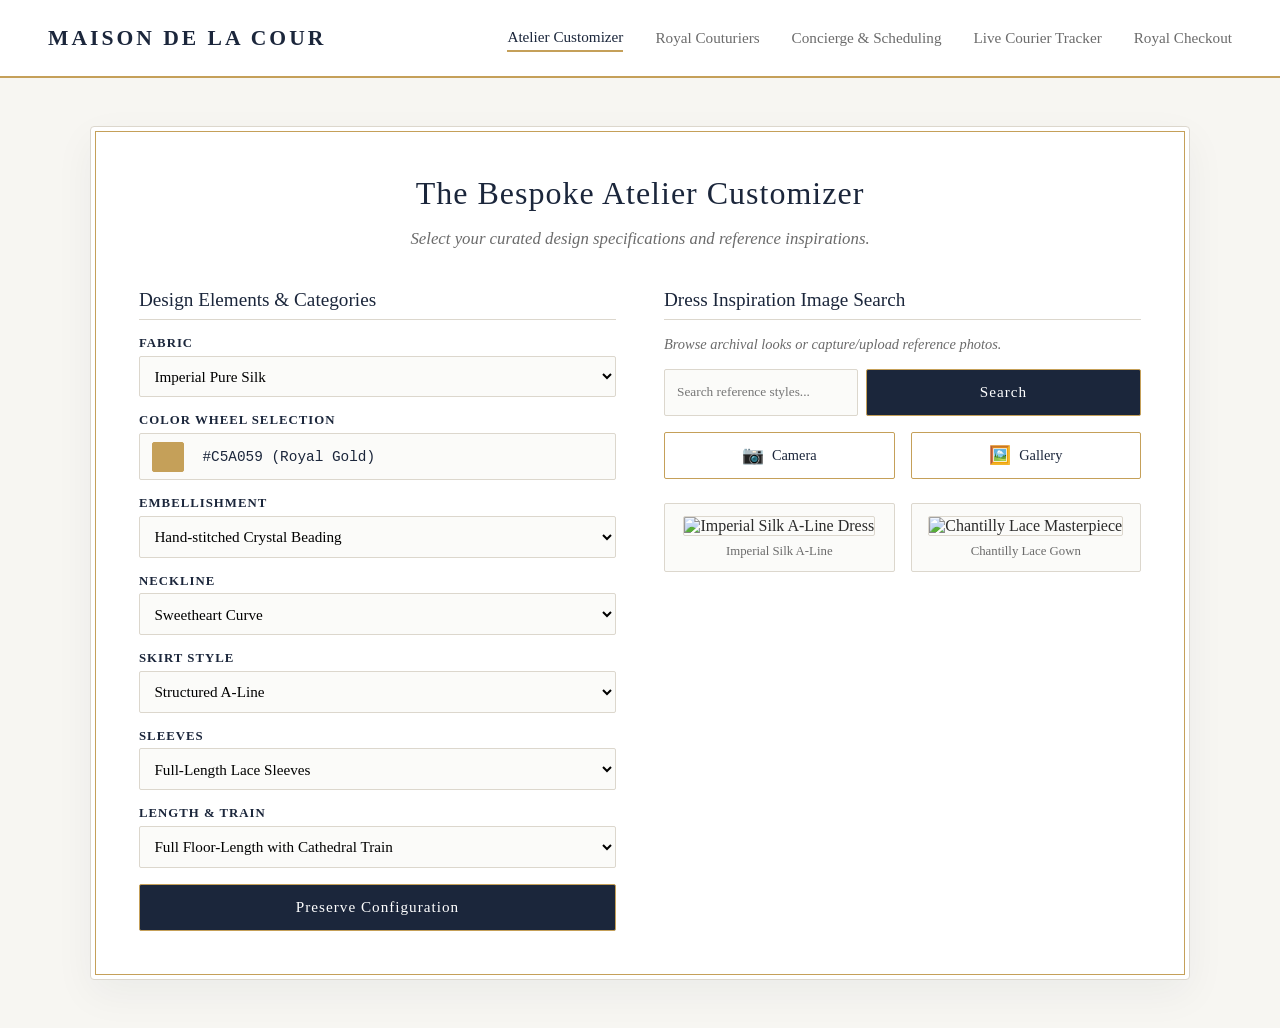
==== commit 64e91ba6: "Initial commit" ====
--- a/index.html
+++ b/index.html
@@ -3,505 +3,368 @@
 <head>
     <meta charset="UTF-8">
     <meta name="viewport" content="width=device-width, initial-scale=1.0">
-    <title>Atelier Global — Bespoke Haute Couture & 3D Studio</title>
-    
-    <script src="https://cdn.tailwindcss.com"></script>
-    <script>
-        tailwind.config = {
-            theme: {
-                extend: {
-                    colors: {
-                        cream: '#FDFBF7',
-                        sand: '#F5F0EB',
-                        charcoal: '#3A2E2B',
-                        taupe: '#8C7A6B',
-                        sage: '#4A6B53',
-                        'sage-light': '#E8EFE9',
-                        blush: '#E8C5C8',
-                    },
-                    fontFamily: {
-                        serif: ['Didot', 'Bodoni MT', 'Cinzel', 'serif'],
-                        sans: ['Inter', 'system-ui', 'sans-serif'],
-                    }
-                }
-            }
-        }
-    </script>
-    
+    <title>Maison de la Cour | Royal Bespoke Tailoring</title>
     <link rel="stylesheet" href="styles.css">
-
-    <script src="https://cdnjs.cloudflare.com/ajax/libs/three.js/r128/three.min.js"></script>
-    <script src="https://cdn.jsdelivr.net/npm/three@0.128.0/examples/js/controls/OrbitControls.js"></script>
+    <!-- Leaflet CSS for Interactive Map -->
+    <link rel="stylesheet" href="https://unpkg.com/leaflet@1.9.4/dist/leaflet.css" integrity="sha256-p4NxAoJBhIIN+hmNHrzRCf9tD/miZyoHS5obTRR9BMY=" crossorigin=""/>
 </head>
-<body class="bg-cream text-charcoal font-sans antialiased flex flex-col min-h-screen">
-
-    <div id="toast" class="fixed bottom-6 right-6 z-50 hidden bg-charcoal text-cream px-5 py-3 rounded-xl shadow-2xl text-xs tracking-wider transition-all duration-300">
-        <span id="toast-message">Notification message</span>
-    </div>
-
-    <header class="navbar bg-cream/90 backdrop-blur-md sticky top-0 z-40 border-b border-[#E6DDD3] px-6 py-4 flex justify-between items-center">
-        <div class="flex items-center space-x-3">
-            <span class="font-serif text-xl tracking-widest font-semibold uppercase">Atelier Global</span>
-            <span class="text-[9px] uppercase tracking-widest bg-sand px-2 py-0.5 rounded text-taupe border border-[#E6DDD3]">Bespoke Studio</span>
-        </div>
-
-        <nav id="main-nav" class="hidden lg:flex items-center space-x-1">
-            <button data-tab="doll" class="nav-btn active px-3 py-1.5 text-xs uppercase tracking-wider rounded-lg transition-all hover:bg-sand">3D Fitting</button>
-            <button data-tab="fabrics" class="nav-btn px-3 py-1.5 text-xs uppercase tracking-wider rounded-lg transition-all hover:bg-sand">Fabrics</button>
-            <button data-tab="embellishments" class="nav-btn px-3 py-1.5 text-xs uppercase tracking-wider rounded-lg transition-all hover:bg-sand">Embellishments</button>
-            <button data-tab="ai-size" class="nav-btn px-3 py-1.5 text-xs uppercase tracking-wider rounded-lg transition-all hover:bg-sand">AI Size Fit</button>
-            <button data-tab="commission" class="nav-btn px-3 py-1.5 text-xs uppercase tracking-wider rounded-lg transition-all hover:bg-sand">Commission</button>
-            <button data-tab="checkout" class="nav-btn px-3 py-1.5 text-xs uppercase tracking-wider rounded-lg transition-all hover:bg-sand">Checkout</button>
-            <button data-tab="tracking" class="nav-btn px-3 py-1.5 text-xs uppercase tracking-wider rounded-lg transition-all hover:bg-sand">Live Tracking</button>
-            <button data-tab="clearance" class="nav-btn px-3 py-1.5 text-xs uppercase tracking-wider rounded-lg transition-all hover:bg-sand">Clearance</button>
-            <button data-tab="chat" class="nav-btn px-3 py-1.5 text-xs uppercase tracking-wider rounded-lg transition-all hover:bg-sand">AI Chat</button>
+<body>
+
+    <header>
+        <div class="logo">Maison de la Cour</div>
+        <nav>
+            <button class="nav-btn active" data-target="customizer">Atelier Customizer</button>
+            <button class="nav-btn" data-target="designers">Royal Couturiers</button>
+            <button class="nav-btn" data-target="scheduler">Concierge & Scheduling</button>
+            <button class="nav-btn" data-target="tracker">Live Courier Tracker</button>
+            <button class="nav-btn" data-target="checkout">Royal Checkout</button>
         </nav>
-
-        <div class="flex items-center space-x-3">
-            <button id="nav-auth-status" class="text-xs uppercase tracking-wider px-3 py-1.5 bg-sand rounded-lg border border-[#E6DDD3] hover:border-charcoal transition-all">Sign In</button>
-        </div>
     </header>
 
-    <main class="flex-grow p-6 max-w-7xl mx-auto w-full">
-
-        <section id="view-doll" class="tab-view active space-y-6">
-            <div class="flex flex-col md:flex-row justify-between items-start md:items-center gap-4">
-                <div>
-                    <span class="section-label">Interactive Virtual Studio</span>
-                    <h1 class="font-serif text-3xl">Parametric 3D Mannequin & Dress Customizer</h1>
-                    <p class="text-xs text-taupe mt-1">Sculpt body proportions and preview dynamic crimson dress overlays in realtime 3D space.</p>
-                </div>
-                <div class="flex items-center space-x-2">
-                    <button id="reset-cam-btn" class="px-3 py-2 bg-sand border border-[#E6DDD3] text-[10px] uppercase rounded-lg hover:border-charcoal">Reset View</button>
-                </div>
-            </div>
-
-            <div class="grid grid-cols-1 lg:grid-cols-12 gap-6">
-                <div class="lg:col-span-8 bg-sand border border-[#E6DDD3] rounded-2xl overflow-hidden relative h-[520px] shadow-sm flex items-center justify-center" id="doll-canvas-container">
-                    <div class="absolute top-4 right-4 bg-cream/90 backdrop-blur-md p-4 rounded-xl border border-[#E6DDD3] shadow-lg w-72 space-y-3 z-10">
-                        <h4 class="font-serif text-xs font-semibold uppercase tracking-wider border-b border-[#E6DDD3] pb-1.5">Mannequin Sculptor</h4>
-                        <div class="space-y-2 text-[11px]">
-                            <div>
-                                <div class="flex justify-between text-taupe mb-1"><span>Total Height</span><span id="val-height">1.00x</span></div>
-                                <input type="range" id="slider-height" min="0.8" max="1.2" step="0.01" value="1.0" class="w-full accent-charcoal">
-                            </div>
-                            <div>
-                                <div class="flex justify-between text-taupe mb-1"><span>Bust Circumference</span><span id="val-bust">1.00x</span></div>
-                                <input type="range" id="slider-bust" min="0.8" max="1.4" step="0.01" value="1.0" class="w-full accent-charcoal">
-                            </div>
-                            <div>
-                                <div class="flex justify-between text-taupe mb-1"><span>Waist Circumference</span><span id="val-waist">1.00x</span></div>
-                                <input type="range" id="slider-waist" min="0.7" max="1.3" step="0.01" value="1.0" class="w-full accent-charcoal">
-                            </div>
-                            <div>
-                                <div class="flex justify-between text-taupe mb-1"><span>Hips Circumference</span><span id="val-hips">1.00x</span></div>
-                                <input type="range" id="slider-hips" min="0.8" max="1.4" step="0.01" value="1.0" class="w-full accent-charcoal">
-                            </div>
-                        </div>
-                    </div>
-                </div>
-
-                <div class="lg:col-span-4 bg-sand border border-[#E6DDD3] rounded-2xl p-6 space-y-5 overflow-y-auto max-h-[520px]">
-                    <h3 class="font-serif text-sm font-semibold uppercase tracking-wider border-b border-[#E6DDD3] pb-2">Garment Architectural Detail</h3>
-                    
-                    <div class="space-y-4 text-xs">
-                        <div>
-                            <label class="block text-[10px] uppercase tracking-wider text-taupe mb-1.5">Silhouette Style</label>
-                            <div class="grid grid-cols-3 gap-1.5">
-                                <button data-silhouette="a-line" class="option-btn active p-2 rounded border border-[#E6DDD3] bg-cream text-center text-[10px]">A-Line</button>
-                                <button data-silhouette="ballgown" class="option-btn p-2 rounded border border-[#E6DDD3] bg-cream text-center text-[10px]">Ballgown</button>
-                                <button data-silhouette="column" class="option-btn p-2 rounded border border-[#E6DDD3] bg-cream text-center text-[10px]">Column</button>
-                            </div>
-                        </div>
-
-                        <div>
-                            <label class="block text-[10px] uppercase tracking-wider text-taupe mb-1.5">Neckline Contour</label>
-                            <div class="grid grid-cols-2 gap-1.5">
-                                <button data-neckline="sweetheart" class="option-btn active p-2 rounded border border-[#E6DDD3] bg-cream text-center text-[10px]">Sweetheart</button>
-                                <button data-neckline="v-neck" class="option-btn p-2 rounded border border-[#E6DDD3] bg-cream text-center text-[10px]">V-Neck</button>
-                            </div>
-                        </div>
-
-                        <div>
-                            <label class="block text-[10px] uppercase tracking-wider text-taupe mb-1.5">Sleeve Structure</label>
-                            <div class="grid grid-cols-2 gap-1.5">
-                                <button data-sleeve="sleeveless" class="option-btn active p-2 rounded border border-[#E6DDD3] bg-cream text-center text-[10px]">Sleeveless</button>
-                                <button data-sleeve="long" class="option-btn p-2 rounded border border-[#E6DDD3] bg-cream text-center text-[10px]">Long Sleeve</button>
-                            </div>
-                        </div>
-
-                        <div>
-                            <label class="block text-[10px] uppercase tracking-wider text-taupe mb-1.5">Fabric Shade & Tint</label>
-                            <div class="flex items-center space-x-3">
-                                <input type="color" id="fabric-color-picker" value="#990033" class="w-10 h-10 rounded border border-[#E6DDD3] cursor-pointer bg-transparent">
-                                <span id="fabric-color-hex" class="text-xs font-mono">#990033</span>
-                            </div>
-                        </div>
-
-                        <button id="proceed-fabrics-btn" class="w-full py-3 bg-charcoal text-cream uppercase text-[10px] tracking-[0.2em] rounded-xl hover:bg-taupe transition-all">
-                            Proceed to Fabric Selection &rarr;
+    <main>
+        <!-- Customizer Section -->
+        <section id="customizer" class="section active">
+            <h2>The Bespoke Atelier Customizer</h2>
+            <p class="section-subtitle">Select your curated design specifications and reference inspirations.</p>
+            
+            <div class="customizer-container">
+                <div class="options-pane">
+                    <h3>Design Elements & Categories</h3>
+                    
+                    <div class="control-group">
+                        <label>Fabric</label>
+                        <select id="opt-fabric">
+                            <option value="Imperial Silk">Imperial Pure Silk</option>
+                            <option value="Court Velvet">Royal Court Velvet</option>
+                            <option value="Chantilly Lace">French Chantilly Lace</option>
+                            <option value="Duchess Satin">Duchess Satin</option>
+                        </select>
+                    </div>
+
+                    <div class="control-group">
+                        <label>Color Wheel Selection</label>
+                        <div class="color-wheel-wrapper">
+                            <input type="color" id="opt-color-wheel" value="#c5a059">
+                            <span id="color-hex-label">#C5A059 (Royal Gold)</span>
+                        </div>
+                    </div>
+
+                    <div class="control-group">
+                        <label>Embellishment</label>
+                        <select id="opt-embellishment">
+                            <option value="Crystal Beading">Hand-stitched Crystal Beading</option>
+                            <option value="Gold Thread Embroidery">Gold Thread Filigree Embroidery</option>
+                            <option value="Pearl Applique">Freshwater Pearl Applique</option>
+                            <option value="Minimalist Clean">Minimalist Clean Finish</option>
+                        </select>
+                    </div>
+
+                    <div class="control-group">
+                        <label>Neckline</label>
+                        <select id="opt-neckline">
+                            <option value="Sweetheart">Sweetheart Curve</option>
+                            <option value="Illusion High Neck">Illusion High Neck</option>
+                            <option value="Off-the-Shoulder">Off-the-Shoulder Drapery</option>
+                            <option value="V-Neck">Classic Deep V-Neck</option>
+                        </select>
+                    </div>
+
+                    <div class="control-group">
+                        <label>Skirt Style</label>
+                        <select id="opt-skirt">
+                            <option value="A-Line">Structured A-Line</option>
+                            <option value="Ballgown Tiered">Full Imperial Ballgown</option>
+                            <option value="Trumpet">Slender Trumpet</option>
+                            <option value="Pleated Flow">Cascading Pleated Flow</option>
+                        </select>
+                    </div>
+
+                    <div class="control-group">
+                        <label>Sleeves</label>
+                        <select id="opt-sleeves">
+                            <option value="Long Lace">Full-Length Lace Sleeves</option>
+                            <option value="Cap Sleeves">Delicate Cap Sleeves</option>
+                            <option value="Bishop Sleeves">Voluminous Bishop Sleeves</option>
+                            <option value="Sleeveless">Sleeveless Grandeur</option>
+                        </select>
+                    </div>
+
+                    <div class="control-group">
+                        <label>Length & Train</label>
+                        <select id="opt-length">
+                            <option value="Cathedral Train">Full Floor-Length with Cathedral Train</option>
+                            <option value="Court Train">Sweeping Court Train</option>
+                            <option value="Waltz Length">Graceful Waltz Length</option>
+                            <option value="Floor Length No Train">Clean Floor Length</option>
+                        </select>
+                    </div>
+
+                    <button id="save-design-btn" class="primary-btn">Preserve Configuration</button>
+                </div>
+
+                <div class="search-engine-pane">
+                    <h3>Dress Inspiration Image Search</h3>
+                    <p class="search-desc">Browse archival looks or capture/upload reference photos.</p>
+                    
+                    <div class="image-search-bar">
+                        <input type="text" id="image-search-input" placeholder="Search reference styles...">
+                        <button id="image-search-btn" class="primary-btn">Search</button>
+                    </div>
+
+                    <div class="visual-upload-row">
+                        <input type="file" id="camera-capture-input" accept="image/*" capture="environment" class="hidden">
+                        <button id="trigger-camera-btn" class="icon-action-btn" title="Open Camera">
+                            <span class="btn-icon">📷</span>
+                            <span class="btn-text">Camera</span>
                         </button>
-                    </div>
-                </div>
-            </div>
-        </section>
-
-        <section id="view-fabrics" class="tab-view hidden space-y-6">
-            <div class="text-center max-w-xl mx-auto space-y-2">
-                <span class="section-label">Textile Vault</span>
-                <h1 class="font-serif text-3xl">100+ Couture Fabrics & Swatches</h1>
-                <p class="text-xs text-taupe">Inspect high-grade silk, velvet, lace, and tulle. Filter by classification and select exact yard requirements for your commission.</p>
-            </div>
-
-            <div class="flex flex-col md:flex-row gap-3 justify-between items-center bg-sand p-4 rounded-xl border border-[#E6DDD3]">
-                <input type="text" id="fabric-search-input" placeholder="Search fabrics by name..." class="w-full md:w-80 p-2.5 bg-cream border border-[#E6DDD3] rounded-lg text-xs focus:outline-none focus:border-charcoal">
-                
-                <div id="fabric-cat-filters" class="flex flex-wrap gap-1.5">
-                    <button data-cat="All" class="filter-btn active px-3 py-1.5 bg-charcoal text-cream text-[10px] uppercase tracking-wider rounded-lg">All</button>
-                    <button data-cat="Silks" class="filter-btn px-3 py-1.5 bg-cream border border-[#E6DDD3] text-[10px] uppercase tracking-wider rounded-lg">Silks</button>
-                    <button data-cat="Velvets" class="filter-btn px-3 py-1.5 bg-cream border border-[#E6DDD3] text-[10px] uppercase tracking-wider rounded-lg">Velvets</button>
-                    <button data-cat="Laces" class="filter-btn px-3 py-1.5 bg-cream border border-[#E6DDD3] text-[10px] uppercase tracking-wider rounded-lg">Laces</button>
-                    <button data-cat="Organza & Tulle" class="filter-btn px-3 py-1.5 bg-cream border border-[#E6DDD3] text-[10px] uppercase tracking-wider rounded-lg">Organza</button>
-                </div>
-            </div>
-
-            <div class="bg-sand p-6 rounded-2xl border border-[#E6DDD3] flex flex-col md:flex-row items-center justify-between gap-4">
-                <div class="space-y-1">
-                    <h4 class="font-serif text-sm font-semibold">Have a reference fabric photograph or swatch?</h4>
-                    <p class="text-xs text-taupe">Upload a direct gallery photo or capture via camera with notes for our sourcing team.</p>
-                </div>
-                <div class="flex items-center space-x-3 w-full md:w-auto">
-                    <input type="file" id="custom-fabric-upload" accept="image/*" class="hidden">
-                    <button onclick="document.getElementById('custom-fabric-upload').click()" class="px-4 py-2.5 bg-cream border border-[#E6DDD3] text-xs uppercase tracking-wider rounded-lg hover:border-charcoal">Upload Swatch</button>
-                    <input type="text" id="custom-fabric-note" placeholder="Describe weave/color..." class="p-2.5 bg-cream border border-[#E6DDD3] rounded-lg text-xs w-48 focus:outline-none">
-                    <button id="submit-custom-fabric" class="px-4 py-2.5 bg-charcoal text-cream text-xs uppercase tracking-wider rounded-lg">Submit</button>
-                </div>
-            </div>
-
-            <div class="grid grid-cols-2 sm:grid-cols-3 md:grid-cols-4 lg:grid-cols-5 gap-4" id="fabric-grid"></div>
-        </section>
-
-        <section id="view-embellishments" class="tab-view hidden space-y-6">
-            <div class="text-center max-w-xl mx-auto space-y-2">
-                <span class="section-label">Ornamentation Library</span>
-                <h1 class="font-serif text-3xl">100+ Haute Couture Embellishments</h1>
-                <p class="text-xs text-taupe">Browse handcrafted pearls, Swarovski crystals, metallic bullion threads, and lace appliqués.</p>
-            </div>
-
-            <div class="flex flex-col md:flex-row gap-3 justify-between items-center bg-sand p-4 rounded-xl border border-[#E6DDD3]">
-                <input type="text" id="embellish-search-input" placeholder="Search embellishments..." class="w-full md:w-80 p-2.5 bg-cream border border-[#E6DDD3] rounded-lg text-xs focus:outline-none focus:border-charcoal">
-                <div id="embellish-cat-filters" class="flex flex-wrap gap-1.5">
-                    <button data-cat="All" class="filter-btn active px-3 py-1.5 bg-charcoal text-cream text-[10px] uppercase tracking-wider rounded-lg">All</button>
-                    <button data-cat="Pearls" class="filter-btn px-3 py-1.5 bg-cream border border-[#E6DDD3] text-[10px] uppercase tracking-wider rounded-lg">Pearls</button>
-                    <button data-cat="Crystals" class="filter-btn px-3 py-1.5 bg-cream border border-[#E6DDD3] text-[10px] uppercase tracking-wider rounded-lg">Crystals</button>
-                    <button data-cat="Threads" class="filter-btn px-3 py-1.5 bg-cream border border-[#E6DDD3] text-[10px] uppercase tracking-wider rounded-lg">Threads</button>
-                </div>
-            </div>
-
-            <div class="grid grid-cols-2 sm:grid-cols-3 md:grid-cols-4 lg:grid-cols-5 gap-4" id="embellish-grid"></div>
-        </section>
-
-        <section id="view-ai-size" class="tab-view hidden space-y-6">
-            <div class="text-center max-w-xl mx-auto space-y-2">
-                <span class="section-label">Precision Biometric Engine</span>
-                <h1 class="font-serif text-3xl">AI Size Fit & Camera Scanner</h1>
-                <p class="text-xs text-taupe">Use our computer vision camera sensor or follow our master tailor measurement charts to guarantee zero-alteration fitting.</p>
-            </div>
-
-            <div class="grid grid-cols-1 md:grid-cols-2 gap-6">
-                <div class="bg-sand border border-[#E6DDD3] rounded-2xl p-6 space-y-4 flex flex-col items-center justify-center text-center">
-                    <div class="w-full h-64 bg-charcoal/5 rounded-xl border-2 border-dashed border-[#E6DDD3] flex flex-col items-center justify-center relative overflow-hidden" id="camera-viewport-box">
-                        <video id="webcam-feed" autoplay playsinline class="absolute inset-0 w-full h-full object-cover hidden"></video>
-                        <div id="camera-placeholder-text" class="space-y-2 p-4">
-                            <span class="text-2xl">📷</span>
-                            <h4 class="font-serif text-sm font-semibold">AI Camera Vision Offline</h4>
-                            <p class="text-[11px] text-taupe">Activate webcam to perform live skeletal proportion mapping.</p>
-                        </div>
-                    </div>
-                    <div class="flex space-x-3 w-full">
-                        <button id="start-camera-btn" class="flex-1 py-3 bg-charcoal text-cream text-xs uppercase tracking-wider rounded-lg hover:bg-taupe transition-all">Turn On Camera</button>
-                        <button id="capture-scan-btn" class="flex-1 py-3 bg-sage text-cream text-xs uppercase tracking-wider rounded-lg hidden">Run AI Scan</button>
-                    </div>
-                </div>
-
-                <div class="bg-sand border border-[#E6DDD3] rounded-2xl p-6 space-y-4">
-                    <h3 class="font-serif text-sm font-semibold uppercase tracking-wider border-b border-[#E6DDD3] pb-2">Biometric Measurements</h3>
-                    <div class="space-y-3 text-xs">
-                        <div class="flex justify-between p-3 bg-cream border border-[#E6DDD3] rounded-lg">
-                            <span class="text-taupe">Bust Span</span>
-                            <span id="bio-bust" class="font-mono font-semibold">34.5 in</span>
-                        </div>
-                        <div class="flex justify-between p-3 bg-cream border border-[#E6DDD3] rounded-lg">
-                            <span class="text-taupe">Natural Waist</span>
-                            <span id="bio-waist" class="font-mono font-semibold">26.0 in</span>
-                        </div>
-                        <div class="flex justify-between p-3 bg-cream border border-[#E6DDD3] rounded-lg">
-                            <span class="text-taupe">Hip Circumference</span>
-                            <span id="bio-hip" class="font-mono font-semibold">37.0 in</span>
-                        </div>
-                        <div class="flex justify-between p-3 bg-cream border border-[#E6DDD3] rounded-lg">
-                            <span class="text-taupe">Recommended Size Profile</span>
-                            <span id="bio-size" class="font-mono font-semibold text-sage">FR 36 / US 4</span>
-                        </div>
-                    </div>
-                    <p class="text-[10px] text-taupe leading-relaxed">Our AI camera measures silhouette contours with sub-millimeter precision. Certified by European Haute Couture Guild standards.</p>
-                </div>
-            </div>
-        </section>
-
-        <section id="view-commission" class="tab-view hidden space-y-6">
-            <div class="flex flex-col md:flex-row justify-between items-start md:items-center gap-4">
-                <div>
-                    <span class="section-label">Global Master Network</span>
-                    <h1 class="font-serif text-3xl">Commission an International Designer</h1>
-                    <p class="text-xs text-taupe mt-1">Search master pattern makers across Paris, Milan, Tokyo, and New York.</p>
-                </div>
-                <button id="open-designer-signup-btn" class="px-4 py-2.5 bg-charcoal text-cream text-xs uppercase tracking-wider rounded-xl">Register as Designer</button>
-            </div>
-
-            <div class="flex gap-3 bg-sand p-4 rounded-xl border border-[#E6DDD3]">
-                <input type="text" id="designer-search-input" placeholder="Search by designer name, country (e.g. Paris), or specialty..." class="w-full p-2.5 bg-cream border border-[#E6DDD3] rounded-lg text-xs focus:outline-none focus:border-charcoal">
-            </div>
-
-            <div class="grid grid-cols-1 md:grid-cols-3 gap-6" id="designer-grid"></div>
-        </section>
-
-        <section id="view-checkout" class="tab-view hidden space-y-6 max-w-3xl mx-auto">
-            <div class="text-center space-y-2">
-                <span class="section-label">Secure Transaction</span>
-                <h1 class="font-serif text-3xl">Haute Couture Checkout</h1>
-                <p class="text-xs text-taupe">Review your selected dress specifications, fabric yardage, embellishments, and apply VIP discount coupons.</p>
-            </div>
-
-            <div class="bg-sand border border-[#E6DDD3] rounded-2xl p-6 md:p-8 space-y-6">
-                <div class="space-y-3 border-b border-[#E6DDD3] pb-6">
-                    <h3 class="font-serif text-xs font-semibold uppercase tracking-wider text-taupe">Cart Summary</h3>
-                    <div id="checkout-cart-items" class="space-y-2 text-xs">
-                        </div>
-                    <div class="flex justify-between font-serif text-base font-bold pt-3 border-t border-[#E6DDD3]">
-                        <span>Total Commission Investment</span>
-                        <span id="checkout-total-price">$3,450.00</span>
-                    </div>
-                </div>
-
-                <form id="checkout-form" class="space-y-4 text-xs">
-                    <div class="grid grid-cols-1 md:grid-cols-2 gap-4">
-                        <div>
-                            <label class="block text-[10px] uppercase tracking-wider text-taupe mb-1">Full Name</label>
-                            <input type="text" required placeholder="Elena Rostova" class="w-full p-3 bg-cream border border-[#E6DDD3] rounded-lg focus:outline-none">
-                        </div>
-                        <div>
-                            <label class="block text-[10px] uppercase tracking-wider text-taupe mb-1">Contact Phone</label>
-                            <input type="tel" required placeholder="+1 (555) 019-2834" class="w-full p-3 bg-cream border border-[#E6DDD3] rounded-lg focus:outline-none">
-                        </div>
-                    </div>
-                    <div>
-                        <label class="block text-[10px] uppercase tracking-wider text-taupe mb-1">Delivery Address (White Glove)</label>
-                        <input type="text" required placeholder="740 Park Avenue, Apt 12B, New York, NY" class="w-full p-3 bg-cream border border-[#E6DDD3] rounded-lg focus:outline-none">
-                    </div>
-                    <div class="grid grid-cols-1 md:grid-cols-2 gap-4">
-                        <div>
-                            <label class="block text-[10px] uppercase tracking-wider text-taupe mb-1">Payment Method</label>
-                            <select class="w-full p-3 bg-cream border border-[#E6DDD3] rounded-lg focus:outline-none">
-                                <option>Credit Card (Visa / Mastercard / Amex)</option>
-                                <option>Debit Card</option>
-                                <option>Wire Transfer (Swiss Private Bank)</option>
-                            </select>
-                        </div>
-                        <div>
-                            <label class="block text-[10px] uppercase tracking-wider text-taupe mb-1">Coupon Code</label>
-                            <div class="flex space-x-2">
-                                <input type="text" id="coupon-input" placeholder="ATELIERVIP" class="w-full p-3 bg-cream border border-[#E6DDD3] rounded-lg uppercase tracking-wider focus:outline-none">
-                                <button type="button" id="apply-coupon-btn" class="px-4 bg-charcoal text-cream uppercase rounded-lg">Apply</button>
-                            </div>
-                        </div>
-                    </div>
-                    <button type="submit" class="w-full py-4 bg-charcoal text-cream uppercase text-xs tracking-[0.2em] rounded-xl hover:bg-taupe transition-all">
-                        Authorize Secure Commission Payment
-                    </button>
-                </form>
-            </div>
-        </section>
-
-        <section id="view-tracking" class="tab-view hidden space-y-6">
-            <div class="text-center max-w-xl mx-auto space-y-2">
-                <span class="section-label">Global Logistics Radar</span>
-                <h1 class="font-serif text-3xl">Live Shipment Tracking</h1>
-                <p class="text-xs text-taupe">Track your handcrafted garment package in real-time across international transit hubs using waybill codes.</p>
-            </div>
-
-            <div class="bg-sand p-6 rounded-2xl border border-[#E6DDD3] max-w-2xl mx-auto space-y-4">
-                <form id="tracking-form" class="flex gap-2">
-                    <input type="text" id="tracking-input" placeholder="Enter Waybill Code (e.g. ATG-8902-PARIS)" class="w-full p-3 bg-cream border border-[#E6DDD3] rounded-lg uppercase tracking-wider text-xs focus:outline-none focus:border-charcoal">
-                    <button type="submit" class="px-6 py-3 bg-charcoal text-cream text-xs uppercase tracking-wider rounded-lg">Track</button>
-                </form>
-                <div class="flex flex-wrap gap-2 text-[10px]">
-                    <span class="text-taupe">Sample Waybills:</span>
-                    <button class="quick-waybill-btn underline font-mono" data-waybill="ATG-8902-PARIS">ATG-8902-PARIS</button>
-                    <button class="quick-waybill-btn underline font-mono" data-waybill="ATG-1042-MILAN">ATG-1042-MILAN</button>
-                    <button class="quick-waybill-btn underline font-mono" data-waybill="ATG-5521-NY">ATG-5521-NY</button>
-                </div>
-            </div>
-
-            <div class="grid grid-cols-1 lg:grid-cols-12 gap-6 max-w-5xl mx-auto">
-                <div class="lg:col-span-7 bg-sand border border-[#E6DDD3] rounded-2xl overflow-hidden h-[400px] relative">
-                    <iframe id="google-map-iframe" class="w-full h-full border-0" src="https://maps.google.com/maps?q=Paris+France&t=&z=12&ie=UTF8&iwloc=&output=embed" allowfullscreen></iframe>
-                </div>
-                <div class="lg:col-span-5 bg-sand border border-[#E6DDD3] rounded-2xl p-6 space-y-4 flex flex-col justify-between">
-                    <div class="space-y-3">
-                        <div class="flex justify-between items-center border-b border-[#E6DDD3] pb-2">
-                            <h4 id="map-waybill-title" class="font-serif text-sm font-semibold">Waybill #ATG-8902-PARIS</h4>
-                            <span id="map-location-badge" class="px-2 py-0.5 bg-sage-light text-sage text-[9px] uppercase tracking-wider rounded font-semibold">In Transit</span>
-                        </div>
-                        <div class="space-y-2 text-xs">
-                            <div class="flex justify-between"><span class="text-taupe">Origin Atelier:</span> <span id="info-origin">Rue Saint-Honoré, Paris</span></div>
-                            <div class="flex justify-between"><span class="text-taupe">Destination:</span> <span id="info-destination">5th Ave, New York, NY</span></div>
-                            <div class="flex justify-between"><span class="text-taupe">Estimated Arrival:</span> <span id="info-eta" class="font-semibold">Oct 28, 2026</span></div>
-                            <div class="flex justify-between"><span class="text-taupe">Courier Service:</span> <span id="info-courier">DHL Haute Express</span></div>
-                        </div>
-                    </div>
-                    <div class="space-y-2">
-                        <span class="text-[10px] uppercase tracking-wider text-taupe block">Recent Checkpoints</span>
-                        <div id="checkpoints-list" class="space-y-2 text-[11px]">
-                            </div>
-                    </div>
-                </div>
-            </div>
-        </section>
-
-        <section id="view-clearance" class="tab-view hidden space-y-6">
-            <div class="text-center max-w-xl mx-auto space-y-2">
-                <span class="section-label">Archive Vault Clearance</span>
-                <h1 class="font-serif text-3xl">Exclusive Runway Samples & Archive Dresses</h1>
-                <p class="text-xs text-taupe">Acquire rare couture masterpieces instantly or request custom biometric adjustments by our master tailors.</p>
-            </div>
-
-            <div class="grid grid-cols-1 sm:grid-cols-2 md:grid-cols-3 lg:grid-cols-4 gap-6" id="clearance-grid"></div>
-        </section>
-
-        <section id="view-chat" class="tab-view hidden space-y-6">
-            <div class="text-center max-w-xl mx-auto space-y-2">
-                <span class="section-label">Virtual Concierge & AI Assistant</span>
-                <h1 class="font-serif text-3xl">Atelier AI Master Chat & Calendar</h1>
-                <p class="text-xs text-taupe">Communicate realtime pattern updates, schedule FaceTime / audio consultations with master designers abroad, and track deadlines.</p>
-            </div>
-
-            <div class="grid grid-cols-1 lg:grid-cols-12 gap-6 max-w-5xl mx-auto">
-                <div class="lg:col-span-8 bg-sand border border-[#E6DDD3] rounded-2xl p-6 flex flex-col justify-between h-[500px]">
-                    <div class="flex justify-between items-center border-b border-[#E6DDD3] pb-3">
-                        <div class="flex items-center space-x-2">
-                            <div class="w-2.5 h-2.5 bg-sage rounded-full animate-pulse"></div>
-                            <span class="font-serif text-xs font-semibold">Atelier Master AI Concierge</span>
-                        </div>
-                        <div class="flex space-x-2">
-                            <button id="call-facetime-btn" class="px-2.5 py-1 bg-cream border border-[#E6DDD3] text-[10px] uppercase rounded hover:border-charcoal">📹 FaceTime</button>
-                            <button id="call-audio-btn" class="px-2.5 py-1 bg-cream border border-[#E6DDD3] text-[10px] uppercase rounded hover:border-charcoal">📞 Call</button>
-                        </div>
-                    </div>
-
-                    <div id="chat-messages" class="flex-grow overflow-y-auto space-y-3 py-4 text-xs">
-                        <div class="p-3 bg-cream border border-[#E6DDD3] rounded-lg max-w-md">
-                            Bonjour! I am your Atelier AI Concierge. How may I assist your custom dress design today? You can request pattern updates or schedule a consultation with our master tailors in Paris or Milan.
-                        </div>
-                    </div>
-
-                    <form id="chat-form" class="flex gap-2 pt-3 border-t border-[#E6DDD3]">
-                        <input type="text" id="chat-input" placeholder="Ask about dress updates, fabrics, or call scheduling..." class="w-full p-3 bg-cream border border-[#E6DDD3] rounded-lg text-xs focus:outline-none focus:border-charcoal">
-                        <button type="submit" class="px-5 bg-charcoal text-cream text-xs uppercase rounded-lg">Send</button>
-                    </form>
-                </div>
-
-                <div class="lg:col-span-4 bg-sand border border-[#E6DDD3] rounded-2xl p-6 space-y-4">
-                    <h3 class="font-serif text-sm font-semibold uppercase tracking-wider border-b border-[#E6DDD3] pb-2">Master Deadline Calendar</h3>
-                    <div class="space-y-3 text-xs">
-                        <div class="p-3 bg-cream border border-[#E6DDD3] rounded-lg space-y-1">
-                            <div class="flex justify-between text-[10px] text-taupe"><span>October 28, 2026</span><span class="text-sage font-semibold">Fitted</span></div>
-                            <p class="font-medium">Primary Muslin Fitting (Paris Atelier)</p>
-                        </div>
-                        <div class="p-3 bg-cream border border-[#E6DDD3] rounded-lg space-y-1">
-                            <div class="flex justify-between text-[10px] text-taupe"><span>November 12, 2026</span><span class="text-taupe">Scheduled</span></div>
-                            <p class="font-medium">Hand Embroidery Inspection (Milan)</p>
-                        </div>
-                        <div class="p-3 bg-cream border border-[#E6DDD3] rounded-lg space-y-1">
-                            <div class="flex justify-between text-[10px] text-taupe"><span>December 01, 2026</span><span class="text-taupe">Upcoming</span></div>
-                            <p class="font-medium">White Glove Courier Dispatch</p>
-                        </div>
-                    </div>
-                    <button id="schedule-call-modal-btn" class="w-full py-2.5 bg-cream border border-[#E6DDD3] text-xs uppercase tracking-wider rounded-lg hover:border-charcoal">Schedule Designer Call</button>
-                </div>
-            </div>
-        </section>
-
+
+                        <input type="file" id="gallery-upload-input" accept="image/*" class="hidden">
+                        <button id="trigger-gallery-btn" class="icon-action-btn" title="Upload from Gallery">
+                            <span class="btn-icon">🖼️</span>
+                            <span class="btn-text">Gallery</span>
+                        </button>
+                    </div>
+
+                    <div id="live-camera-container" class="hidden live-camera-wrapper">
+                        <video id="camera-stream-video" autoplay playsinline></video>
+                        <canvas id="camera-snapshot-canvas" class="hidden"></canvas>
+                        <div class="camera-action-overlay">
+                            <button id="capture-snapshot-btn" class="primary-btn">📸 Snap Photo & Detect Dress</button>
+                            <button id="close-camera-btn" class="secondary-cancel-btn">Cancel</button>
+                        </div>
+                    </div>
+
+                    <div id="image-search-results" class="image-results-grid">
+                        <div class="inspiration-card selectable-thumb" data-title="Imperial Silk A-Line">
+                            <img src="https://images.unsplash.com/photo-1594552072238-b8a3da72ae8a?auto=format&fit=crop&w=400&q=80" alt="Imperial Silk A-Line Dress" class="result-real-img">
+                            <span>Imperial Silk A-Line</span>
+                        </div>
+                        <div class="inspiration-card selectable-thumb" data-title="Chantilly Lace Masterpiece">
+                            <img src="https://images.unsplash.com/photo-1519741497674-611481863552?auto=format&fit=crop&w=400&q=80" alt="Chantilly Lace Masterpiece" class="result-real-img">
+                            <span>Chantilly Lace Gown</span>
+                        </div>
+                    </div>
+                </div>
+            </div>
+        </section>
+
+        <!-- Royal Couturiers Directory Section -->
+        <section id="designers" class="section">
+            <h2>Global Royal Couturiers Directory</h2>
+            <p class="section-subtitle">Discover legendary fashion houses and master artisans from around the world.</p>
+            
+            <div class="couturiers-directory-container">
+                <div class="couturier-filters-pane">
+                    <h3>Atelier Search & Filters</h3>
+                    
+                    <div class="control-group">
+                        <label>Search Designer or House</label>
+                        <input type="text" id="couturier-search-input" placeholder="e.g. Elie Saab, Dior, Akris...">
+                    </div>
+
+                    <div class="control-group">
+                        <label>Filter by Country</label>
+                        <select id="filter-country">
+                            <option value="all">All Countries</option>
+                            <option value="France">France</option>
+                            <option value="Lebanon">Lebanon</option>
+                            <option value="Switzerland">Switzerland</option>
+                            <option value="United Kingdom">United Kingdom</option>
+                            <option value="Italy">Italy</option>
+                        </select>
+                    </div>
+
+                    <div class="control-group">
+                        <label>Or Enter Address / Location</label>
+                        <input type="text" id="filter-address" placeholder="e.g. Paris, France or London">
+                    </div>
+
+                    <div class="control-group">
+                        <label>Max Price Threshold ($ USD)</label>
+                        <input type="number" id="filter-max-price" placeholder="e.g. 25000" min="0" step="500">
+                    </div>
+
+                    <div class="control-group">
+                        <label>Filter by Aesthetic Style</label>
+                        <select id="filter-style">
+                            <option value="all">All Styles</option>
+                            <option value="Imperial Ballgown">Imperial Ballgown & Grandeur</option>
+                            <option value="Avant-Garde">Avant-Garde & Modernist</option>
+                            <option value="Classic Tailoring">Classic Structural Tailoring</option>
+                            <option value="Romantic Filigree">Romantic Lace & Filigree</option>
+                        </select>
+                    </div>
+
+                    <button id="apply-couturier-filters" class="primary-btn">Apply Directory Filters</button>
+                </div>
+
+                <div class="couturier-results-pane">
+                    <h3>Curated Couturier Results & Recommendations</h3>
+                    <p class="search-desc">Click any master artisan card to inspect their complete mini profile.</p>
+                    
+                    <div id="couturiers-grid" class="couturiers-grid"></div>
+                </div>
+            </div>
+        </section>
+
+        <!-- Concierge & Scheduling Section -->
+        <section id="scheduler" class="section">
+            <h2>Royal Concierge & Consultation Scheduling</h2>
+            <p class="section-subtitle">Secure a direct virtual consultation, FaceTime call, or texting session with your chosen master house.</p>
+
+            <div class="scheduler-container">
+                <div class="scheduler-form-pane">
+                    <h3>Appointment Parameters</h3>
+
+                    <div class="control-group">
+                        <label>Select Chosen Couturier House</label>
+                        <select id="schedule-couturier-select">
+                            <option value="Maison Elie Saab">Maison Elie Saab (Beirut / Paris)</option>
+                            <option value="Atelier Dior Couture">Atelier Dior Couture (Paris, France)</option>
+                            <option value="Akris Grand Maison">Akris Grand Maison (St. Gallen, Switzerland)</option>
+                            <option value="Alexander McQueen Atelier">Alexander McQueen Atelier (London, UK)</option>
+                            <option value="Armani Privé">Armani Privé (Milan, Italy)</option>
+                            <option value="Alaïa House">Alaïa House (Paris, France)</option>
+                        </select>
+                    </div>
+
+                    <div class="control-group">
+                        <label>Communication Channel</label>
+                        <select id="schedule-channel-select">
+                            <option value="FaceTime">FaceTime</option>
+                            <option value="Call">Call</option>
+                            <option value="Texting">Texting</option>
+                            <option value="In-person walk-in">In-person walk-in</option>
+                        </select>
+                    </div>
+
+                    <div class="control-group">
+                        <label>Select Consultation Date</label>
+                        <input type="date" id="schedule-date-input" class="scheduler-date-field">
+                    </div>
+
+                    <div class="control-group">
+                        <label>Available Time Slots (Local Atelier Time)</label>
+                        <div id="time-slots-grid" class="time-slots-grid">
+                            <button type="button" class="time-slot-btn" data-time="10:00 AM">10:00 AM</button>
+                            <button type="button" class="time-slot-btn" data-time="11:30 AM">11:30 AM</button>
+                            <button type="button" class="time-slot-btn" data-time="02:00 PM">02:00 PM</button>
+                            <button type="button" class="time-slot-btn" data-time="04:15 PM">04:15 PM</button>
+                            <button type="button" class="time-slot-btn" data-time="06:00 PM">06:00 PM</button>
+                        </div>
+                    </div>
+
+                    <button id="confirm-booking-btn" class="primary-btn">Confirm & Book Consultation</button>
+                </div>
+
+                <div class="scheduler-summary-pane">
+                    <h3>Active Concierge Summary</h3>
+                    <p class="search-desc">Your scheduled appointments and priority communication channels.</p>
+                    
+                    <div id="booking-summary-card" class="booking-summary-card">
+                        <div class="summary-placeholder">
+                            <p>No active consultations scheduled yet.</p>
+                            <span>Complete the booking form on the left to reserve your appointment slot.</span>
+                        </div>
+                    </div>
+                </div>
+            </div>
+        </section>
+
+        <!-- Live Courier Tracker Section -->
+        <section id="tracker" class="section">
+            <h2>Live Royal Courier & Package Tracker</h2>
+            <p class="search-desc" style="text-align: center;">Real-time GPS dispatch map tracking your bespoke delivery transit.</p>
+
+            <div class="tracker-container">
+                <div class="tracker-sidebar">
+                    <h3>Dispatch Status & Details</h3>
+                    <div class="tracker-status-box">
+                        <p><strong>Tracking Number:</strong> <span style="font-family: monospace; color: var(--gold-accent);">MDC-8892-PARIS</span></p>
+                        <p><strong>Courier Service:</strong> Royal Armored Express</p>
+                        <p><strong>Current Status:</strong> <span id="live-status-text" style="color: #2e7d32; font-weight: 600;">In Transit - Out for Delivery</span></p>
+                        <p><strong>Estimated Arrival:</strong> Today by 2:00 PM</p>
+                        <p><strong>Destination:</strong> Grand Palace Chambers</p>
+                    </div>
+
+                    <div class="control-group" style="margin-top: 1.5rem;">
+                        <label>Simulate Transit Stage</label>
+                        <select id="transit-sim-select">
+                            <option value="atelier">1. Dispatched from Paris Atelier</option>
+                            <option value="transit" selected>2. In Transit (Cross-Country Express)</option>
+                            <option value="delivery">3. Out for Final Delivery</option>
+                            <option value="arrived">4. Delivered & Hand-Signed</option>
+                        </select>
+                    </div>
+                    <button id="update-sim-btn" class="primary-btn" style="margin-top: 0.5rem;">Update Tracking State</button>
+                </div>
+
+                <div class="tracker-map-pane">
+                    <div id="royal-leaflet-map" class="royal-leaflet-map"></div>
+                </div>
+            </div>
+        </section>
+
+        <!-- Royal Checkout Section -->
+        <section id="checkout" class="section">
+            <h2>Royal Checkout & Commission Summary</h2>
+            <p class="section-subtitle">Finalize your bespoke investment and secure white-glove delivery arrangements.</p>
+
+            <div class="checkout-container">
+                <div class="checkout-form-pane">
+                    <h3>Bespoke Commission Details</h3>
+                    
+                    <div class="control-group">
+                        <label>Full Name / Title</label>
+                        <input type="text" id="chk-name" placeholder="e.g. Her Grace, Duchess of Lancaster">
+                    </div>
+
+                    <div class="control-group">
+                        <label>Palace / Residence Delivery Address</label>
+                        <input type="text" id="chk-address" placeholder="e.g. 14 Imperial Boulevard, Suite 400">
+                    </div>
+
+                    <div class="control-group">
+                        <label>Payment Method</label>
+                        <select id="chk-payment">
+                            <option value="Black Card">Royal Sovereign Black Card</option>
+                            <option value="Wire Transfer">Secure International Wire Transfer</option>
+                            <option value="Escrow">Atelier Escrow Deposit</option>
+                        </select>
+                    </div>
+
+                    <button id="submit-checkout-btn" class="primary-btn">Finalize Royal Commission</button>
+                </div>
+
+                <div class="checkout-summary-pane">
+                    <h3>Investment Summary</h3>
+                    <div class="checkout-receipt-box">
+                        <p><strong>Selected Atelier:</strong> <span id="rec-atelier">Maison Elie Saab</span></p>
+                        <p><strong>Fabric Specification:</strong> <span id="rec-fabric">Imperial Pure Silk</span></p>
+                        <p><strong>Estimated Crafting:</strong> <span id="rec-time">14 Business Days</span></p>
+                        <p><strong>White-Glove Delivery:</strong> <span style="color: #2e7d32;">Complimentary</span></p>
+                        <hr style="border:0; border-top: 1px solid var(--border-color); margin: 1rem 0;">
+                        <p style="font-size: 1.15rem; font-weight: 700; color: var(--accent-color);">Total Investment: <span style="color: var(--gold-accent);">$18,000.00 USD</span></p>
+                    </div>
+                </div>
+            </div>
+        </section>
     </main>
 
-    <div id="auth-modal" class="fixed inset-0 z-50 bg-charcoal/60 backdrop-blur-sm flex items-center justify-center hidden">
-        <div class="bg-cream border border-[#E6DDD3] rounded-2xl p-8 max-w-md w-full mx-4 space-y-6 relative shadow-2xl">
-            <button id="close-auth-modal" class="absolute top-4 right-4 text-taupe hover:text-charcoal text-lg font-bold">×</button>
-            <div class="text-center space-y-1">
-                <span class="section-label">VIP Client Portal</span>
-                <h2 id="auth-modal-title" class="font-serif text-2xl">Atelier Client Sign In</h2>
-                <p class="text-xs text-taupe">Access saved bespoke silhouettes and order history.</p>
-            </div>
-
-            <form id="auth-form" class="space-y-4 text-xs">
-                <div id="auth-name-field" class="hidden">
-                    <label class="block text-[10px] uppercase tracking-wider text-taupe mb-1">Full Name</label>
-                    <input type="text" id="auth-name" placeholder="Elena Rostova" class="w-full p-3 bg-sand border border-[#E6DDD3] rounded-lg focus:outline-none">
-                </div>
-                <div>
-                    <label class="block text-[10px] uppercase tracking-wider text-taupe mb-1">Email or Phone Number</label>
-                    <input type="text" id="auth-email-phone" required placeholder="couture@atelier.com or +15550192834" class="w-full p-3 bg-sand border border-[#E6DDD3] rounded-lg focus:outline-none">
-                </div>
-                <div>
-                    <label class="block text-[10px] uppercase tracking-wider text-taupe mb-1">Password</label>
-                    <input type="password" id="auth-password" required placeholder="••••••••••••" class="w-full p-3 bg-sand border border-[#E6DDD3] rounded-lg focus:outline-none">
-                </div>
-                <button type="submit" id="auth-submit-btn" class="w-full py-3.5 bg-charcoal text-cream uppercase tracking-[0.2em] rounded-xl hover:bg-taupe transition-all">
-                    Sign In To Atelier
-                </button>
-            </form>
-
-            <div class="text-center">
-                <button id="toggle-auth-mode" class="text-[11px] text-taupe underline hover:text-charcoal">Need an account? Create VIP Profile</button>
+    <!-- Global Modal Overlay -->
+    <div id="royal-modal-overlay" class="modal-overlay hidden">
+        <div id="royal-modal-card-wrapper" class="royal-modal-card-wrapper">
+            <button id="royal-modal-exit-btn" class="modal-exit-btn" onclick="document.getElementById('royal-modal-overlay').classList.add('hidden')">✕</button>
+            <div id="royal-modal-scrollable-body" class="royal-modal-scrollable-body">
+                <h3 id="royal-modal-title">Notice</h3>
+                <div id="royal-modal-message"></div>
+                <div id="royal-modal-actions"></div>
             </div>
         </div>
     </div>
 
-    <div id="designer-modal" class="fixed inset-0 z-50 bg-charcoal/60 backdrop-blur-sm flex items-center justify-center hidden">
-        <div class="bg-cream border border-[#E6DDD3] rounded-2xl p-8 max-w-lg w-full mx-4 space-y-6 relative shadow-2xl">
-            <button id="close-designer-modal" class="absolute top-4 right-4 text-taupe hover:text-charcoal text-lg font-bold">×</button>
-            <div class="text-center space-y-1">
-                <span class="section-label">Master Artisan Network</span>
-                <h2 class="font-serif text-2xl">Register as Atelier Designer</h2>
-                <p class="text-xs text-taupe">Showcase your haute couture studio to international clients.</p>
-            </div>
-
-            <form id="designer-signup-form" class="space-y-3 text-xs">
-                <div class="grid grid-cols-2 gap-3">
-                    <div>
-                        <label class="block text-[10px] uppercase tracking-wider text-taupe mb-1">Designer / Atelier Name</label>
-                        <input type="text" required id="reg-des-name" placeholder="Maison Vianney" class="w-full p-3 bg-sand border border-[#E6DDD3] rounded-lg focus:outline-none">
-                    </div>
-                    <div>
-                        <label class="block text-[10px] uppercase tracking-wider text-taupe mb-1">City / Country</label>
-                        <input type="text" required id="reg-des-loc" placeholder="Paris, France" class="w-full p-3 bg-sand border border-[#E6DDD3] rounded-lg focus:outline-none">
-                    </div>
-                </div>
-                <div>
-                    <label class="block text-[10px] uppercase tracking-wider text-taupe mb-1">Specialty & Pricing Scale</label>
-                    <input type="text" required id="reg-des-spec" placeholder="Bridal & Evening Gowns ($3,500+)" class="w-full p-3 bg-sand border border-[#E6DDD3] rounded-lg focus:outline-none">
-                </div>
-                <div>
-                    <label class="block text-[10px] uppercase tracking-wider text-taupe mb-1">Studio Image URL</label>
-                    <input type="url" required id="reg-des-img" placeholder="https://images.unsplash.com/..." class="w-full p-3 bg-sand border border-[#E6DDD3] rounded-lg focus:outline-none">
-                </div>
-                <button type="submit" class="w-full py-3.5 bg-charcoal text-cream uppercase tracking-[0.2em] rounded-xl hover:bg-taupe transition-all">
-                    Publish Designer Profile
-                </button>
-            </form>
-        </div>
-    </div>
-
-    <script src="script.js"></script>
+    <!-- Leaflet JS for Interactive Map -->
+    <script src="https://unpkg.com/leaflet@1.9.4/dist/leaflet.js" integrity="sha256-20nQCchB9co0qIjJZRGuk2/Z9VM+kNiyxNV1lvTlZBo=" crossorigin=""></script>
+    <script src="app.js"></script>
 </body>
 </html>
--- a/styles.css
+++ b/styles.css
@@ -1,98 +1,762 @@
-/* --- Design Tokens & Variables --- */
 :root {
-  --color-bg: #FDFBF7;
-  --color-sand: #F5F0EB;
-  --color-charcoal: #3A2E2B;
-  --color-taupe: #8C7A6B;
-  --color-sage: #4A6B53;
-  --transition-smooth: 300ms ease-in-out;
-}
-
-/* --- Global Reset & Base Styles --- */
-* {
-  box-sizing: border-box;
-  margin: 0;
-  padding: 0;
+    --bg-color: #f7f6f2;
+    --card-bg: #ffffff;
+    --text-main: #2b2b2b;
+    --text-muted: #6b6b6b;
+    --accent-color: #1b263b;
+    --accent-hover: #0d131f;
+    --gold-accent: #c5a059;
+    --border-color: #dcd7cd;
+    --input-bg: #fbfbf9;
 }
 
 body {
-  background-color: var(--color-bg);
-  color: var(--color-charcoal);
-  font-family: 'Inter', system-ui, sans-serif;
-  min-height: 100vh;
-  display: flex;
-  flex-direction: column;
-}
-
-/* --- Typography Helpers --- */
-.section-label {
-  font-size: 0.65rem;
-  text-transform: uppercase;
-  letter-spacing: 0.25em;
-  color: var(--color-taupe);
-  font-weight: 600;
-}
-
-/* --- Navigation Button States --- */
-.nav-btn {
-  color: var(--color-charcoal);
-}
-
-.nav-btn.active {
-  background-color: var(--color-charcoal) !important;
-  color: var(--color-bg) !important;
-}
-
-/* --- Option Toggles --- */
-.option-btn {
-  cursor: pointer;
-  transition: all 0.2s ease-in-out;
-}
-
-.option-btn.active {
-  background-color: var(--color-charcoal) !important;
-  color: var(--color-bg) !important;
-  border-color: var(--color-charcoal) !important;
-}
-
-/* --- Filter Buttons --- */
-.filter-btn {
-  cursor: pointer;
-  transition: all 0.2s ease-in-out;
-}
-
-.filter-btn.active {
-  background-color: var(--color-charcoal) !important;
-  color: var(--color-bg) !important;
-  border-color: var(--color-charcoal) !important;
-}
-
-/* --- Tab View Controller --- */
-.tab-view {
-  display: none;
-}
-
-.tab-view.active {
-  display: block;
-  animation: fadeIn 0.3s ease-in-out;
-}
-
-@keyframes fadeIn {
-  from { opacity: 0; transform: translateY(4px); }
-  to { opacity: 1; transform: translateY(0); }
-}
-
-/* --- Scrollbar Customization --- */
-::-webkit-scrollbar {
-  width: 6px;
-  height: 6px;
-}
-
-::-webkit-scrollbar-track {
-  background: var(--color-sand);
-}
-
-::-webkit-scrollbar-thumb {
-  background: var(--color-taupe);
-  border-radius: 3px;
-}+    font-family: "Baskerville", "Playfair Display", "Times New Roman", serif;
+    background-color: var(--bg-color);
+    color: var(--text-main);
+    margin: 0;
+    padding: 0;
+    -webkit-font-smoothing: antialiased;
+}
+
+header {
+    background: var(--card-bg);
+    border-bottom: 2px solid var(--gold-accent);
+    display: flex;
+    justify-content: space-between;
+    align-items: center;
+    padding: 1.5rem 3rem;
+    position: sticky;
+    top: 0;
+    z-index: 100;
+}
+
+.logo {
+    font-weight: 700;
+    font-size: 1.35rem;
+    letter-spacing: 3px;
+    color: var(--accent-color);
+    text-transform: uppercase;
+}
+
+nav {
+    display: flex;
+    gap: 2rem;
+}
+
+nav button {
+    background: none;
+    border: none;
+    padding: 0.25rem 0;
+    cursor: pointer;
+    font-size: 0.95rem;
+    font-family: inherit;
+    font-weight: 500;
+    color: var(--text-muted);
+    transition: color 0.2s ease;
+}
+
+nav button.active, nav button:hover {
+    color: var(--accent-color);
+    border-bottom: 2px solid var(--gold-accent);
+}
+
+main {
+    max-width: 1100px;
+    margin: 3rem auto;
+    padding: 0 1.5rem;
+}
+
+.section {
+    display: none;
+    background: var(--card-bg);
+    border: 1px solid var(--border-color);
+    outline: 1px solid var(--gold-accent);
+    outline-offset: -6px;
+    border-radius: 4px;
+    padding: 3rem;
+    box-shadow: 0 14px 40px rgba(27, 38, 59, 0.05);
+}
+
+.section.active {
+    display: block;
+}
+
+.section h2 {
+    font-size: 2rem;
+    font-weight: 400;
+    text-align: center;
+    margin-top: 0;
+    margin-bottom: 0.5rem;
+    letter-spacing: 1px;
+    color: var(--accent-color);
+}
+
+.section-subtitle {
+    color: var(--text-muted);
+    font-size: 1.05rem;
+    text-align: center;
+    margin-bottom: 2.5rem;
+    font-style: italic;
+}
+
+.customizer-container {
+    display: grid;
+    grid-template-columns: 1fr 1fr;
+    gap: 3rem;
+    align-items: start;
+}
+
+.options-pane h3, .search-engine-pane h3, .couturier-filters-pane h3, .couturier-results-pane h3, .scheduler-form-pane h3, .scheduler-summary-pane h3, .tracker-sidebar h3, .tracker-map-pane h3, .checkout-form-pane h3, .checkout-summary-pane h3 {
+    font-size: 1.2rem;
+    font-weight: 500;
+    color: var(--accent-color);
+    margin-top: 0;
+    margin-bottom: 1rem;
+    border-bottom: 1px solid var(--border-color);
+    padding-bottom: 0.5rem;
+}
+
+.search-desc {
+    font-size: 0.9rem;
+    color: var(--text-muted);
+    margin-bottom: 1rem;
+    font-style: italic;
+}
+
+.image-search-bar {
+    display: flex;
+    gap: 0.5rem;
+    margin-bottom: 1rem;
+}
+
+.image-search-bar input {
+    flex-grow: 1;
+    padding: 0.75rem;
+    border: 1px solid var(--border-color);
+    border-radius: 2px;
+    background: var(--input-bg);
+    font-family: inherit;
+    outline: none;
+}
+
+.color-wheel-wrapper {
+    display: flex;
+    align-items: center;
+    gap: 1rem;
+    background: var(--input-bg);
+    border: 1px solid var(--border-color);
+    padding: 0.4rem 0.65rem;
+    border-radius: 2px;
+}
+
+#opt-color-wheel {
+    -webkit-appearance: none;
+    border: none;
+    width: 36px;
+    height: 32px;
+    border-radius: 2px;
+    cursor: pointer;
+    background: none;
+}
+
+#opt-color-wheel::-webkit-color-swatch-wrapper {
+    padding: 0;
+}
+
+#opt-color-wheel::-webkit-color-swatch {
+    border: 1px solid var(--gold-accent);
+    border-radius: 2px;
+}
+
+#color-hex-label {
+    font-size: 0.9rem;
+    font-family: monospace;
+    color: var(--accent-color);
+}
+
+.visual-upload-row {
+    display: grid;
+    grid-template-columns: 1fr 1fr;
+    gap: 1rem;
+    margin-bottom: 1.5rem;
+}
+
+.icon-action-btn {
+    background: #ffffff;
+    color: var(--accent-color);
+    border: 1px solid var(--gold-accent);
+    padding: 0.75rem;
+    border-radius: 2px;
+    cursor: pointer;
+    font-family: inherit;
+    font-weight: 500;
+    font-size: 0.9rem;
+    display: flex;
+    align-items: center;
+    justify-content: center;
+    gap: 0.5rem;
+    transition: all 0.2s ease;
+}
+
+.icon-action-btn:hover {
+    background: var(--accent-color);
+    color: #fff;
+}
+
+.btn-icon {
+    font-size: 1.1rem;
+}
+
+.live-camera-wrapper {
+    background: #000;
+    border: 2px solid var(--gold-accent);
+    border-radius: 4px;
+    padding: 1rem;
+    margin-bottom: 1.5rem;
+    text-align: center;
+}
+
+#camera-stream-video {
+    width: 100%;
+    max-height: 240px;
+    object-fit: cover;
+    border-radius: 2px;
+    margin-bottom: 0.75rem;
+    background: #111;
+}
+
+.camera-action-overlay {
+    display: flex;
+    gap: 0.5rem;
+}
+
+.secondary-cancel-btn {
+    background: transparent;
+    color: #fff;
+    border: 1px solid var(--border-color);
+    padding: 0.75rem 1rem;
+    border-radius: 2px;
+    cursor: pointer;
+    font-family: inherit;
+    font-size: 0.85rem;
+}
+
+.secondary-cancel-btn:hover {
+    background: rgba(255,255,255,0.1);
+}
+
+.image-results-grid {
+    display: grid;
+    grid-template-columns: 1fr 1fr;
+    gap: 1rem;
+}
+
+.inspiration-card {
+    border: 1px solid var(--border-color);
+    background: var(--input-bg);
+    padding: 0.75rem;
+    border-radius: 2px;
+    text-align: center;
+    cursor: pointer;
+    transition: border-color 0.2s, transform 0.2s;
+}
+
+.inspiration-card:hover {
+    border-color: var(--gold-accent);
+    transform: translateY(-2px);
+}
+
+.result-real-img {
+    width: 100%;
+    height: 130px;
+    object-fit: cover;
+    border-radius: 2px;
+    margin-bottom: 0.5rem;
+    border: 1px solid var(--border-color);
+}
+
+.inspiration-card span {
+    font-size: 0.8rem;
+    color: var(--text-muted);
+    display: block;
+}
+
+.control-group {
+    margin-bottom: 1rem;
+}
+
+.options-pane label, .couturier-filters-pane label, .scheduler-form-pane label, .tracker-sidebar label, .checkout-form-pane label {
+    display: block;
+    margin-bottom: 0.3rem;
+    font-size: 0.8rem;
+    font-weight: 600;
+    text-transform: uppercase;
+    letter-spacing: 1px;
+    color: var(--accent-color);
+}
+
+.options-pane select, .couturier-filters-pane select, .couturier-filters-pane input[type="text"], .couturier-filters-pane input[type="number"], .scheduler-form-pane select, .scheduler-date-field, .tracker-sidebar select, .checkout-form-pane input, .checkout-form-pane select {
+    width: 100%;
+    padding: 0.65rem;
+    border: 1px solid var(--border-color);
+    border-radius: 2px;
+    background: var(--input-bg);
+    font-size: 0.95rem;
+    font-family: inherit;
+    box-sizing: border-box;
+    outline: none;
+    transition: border-color 0.2s;
+}
+
+.options-pane select:focus, .couturier-filters-pane select:focus, .couturier-filters-pane input:focus, .scheduler-form-pane select:focus, .scheduler-date-field:focus, .tracker-sidebar select:focus, .checkout-form-pane input:focus, .checkout-form-pane select:focus {
+    border-color: var(--gold-accent);
+}
+
+.couturier-filters-pane {
+    background: var(--input-bg);
+    border: 1px solid var(--border-color);
+    padding: 1.5rem;
+    border-radius: 2px;
+}
+
+.couturiers-directory-container {
+    display: grid;
+    grid-template-columns: 1fr 2fr;
+    gap: 3rem;
+    align-items: start;
+}
+
+.couturiers-grid {
+    display: grid;
+    grid-template-columns: 1fr 1fr;
+    gap: 1.25rem;
+}
+
+.couturier-card {
+    border: 1px solid var(--border-color);
+    background: var(--card-bg);
+    border-radius: 2px;
+    overflow: hidden;
+    display: flex;
+    flex-direction: column;
+    transition: transform 0.2s, border-color 0.2s;
+    cursor: pointer;
+}
+
+.couturier-card:hover {
+    border-color: var(--gold-accent);
+    transform: translateY(-2px);
+}
+
+.couturier-img {
+    width: 100%;
+    height: 140px;
+    object-fit: cover;
+    border-bottom: 1px solid var(--border-color);
+}
+
+.couturier-info {
+    padding: 1rem;
+    display: flex;
+    flex-direction: column;
+    flex-grow: 1;
+}
+
+.couturier-name {
+    font-size: 1.05rem;
+    font-weight: 700;
+    color: var(--accent-color);
+    margin: 0 0 0.25rem 0;
+}
+
+.couturier-meta {
+    font-size: 0.8rem;
+    color: var(--gold-accent);
+    font-weight: 600;
+    margin-bottom: 0.5rem;
+    text-transform: uppercase;
+    letter-spacing: 0.5px;
+}
+
+.couturier-desc {
+    font-size: 0.85rem;
+    color: var(--text-muted);
+    line-height: 1.4;
+    margin: 0 0 1rem 0;
+    flex-grow: 1;
+}
+
+.profile-card-action {
+    background: var(--input-bg);
+    border: 1px solid var(--border-color);
+    color: var(--accent-color);
+    font-size: 0.8rem;
+    font-weight: 600;
+    padding: 0.5rem;
+    text-align: center;
+    border-radius: 2px;
+    text-transform: uppercase;
+    letter-spacing: 1px;
+    transition: background 0.2s, border-color 0.2s;
+}
+
+.couturier-card:hover .profile-card-action {
+    background: var(--accent-color);
+    color: #fff;
+    border-color: var(--accent-color);
+}
+
+.badge-rec {
+    background: var(--accent-color);
+    color: #fff;
+    font-size: 0.7rem;
+    padding: 0.15rem 0.4rem;
+    border-radius: 2px;
+    display: inline-block;
+    margin-bottom: 0.5rem;
+    text-transform: uppercase;
+    letter-spacing: 1px;
+}
+
+/* Scheduler Layout Styles */
+.scheduler-container {
+    display: grid;
+    grid-template-columns: 1fr 1fr;
+    gap: 3rem;
+    align-items: start;
+}
+
+.scheduler-form-pane {
+    background: var(--input-bg);
+    border: 1px solid var(--border-color);
+    padding: 1.5rem;
+    border-radius: 2px;
+}
+
+.time-slots-grid {
+    display: grid;
+    grid-template-columns: repeat(3, 1fr);
+    gap: 0.5rem;
+}
+
+.time-slot-btn {
+    background: var(--card-bg);
+    border: 1px solid var(--border-color);
+    color: var(--accent-color);
+    padding: 0.6rem 0.4rem;
+    font-family: inherit;
+    font-size: 0.85rem;
+    border-radius: 2px;
+    cursor: pointer;
+    text-align: center;
+    transition: all 0.2s ease;
+}
+
+.time-slot-btn:hover {
+    border-color: var(--gold-accent);
+}
+
+.time-slot-btn.selected {
+    background: var(--accent-color);
+    color: #fff;
+    border-color: var(--accent-color);
+}
+
+.time-slot-btn.booked {
+    background: #eae6df;
+    color: #a09a8e;
+    border-color: #d2ccc2;
+    cursor: not-allowed;
+    text-decoration: line-through;
+}
+
+.scheduler-summary-pane {
+    background: var(--input-bg);
+    border: 1px solid var(--border-color);
+    padding: 1.5rem;
+    border-radius: 2px;
+}
+
+.booking-summary-card {
+    background: var(--card-bg);
+    border: 1px solid var(--border-color);
+    padding: 1.5rem;
+    border-radius: 2px;
+}
+
+.summary-placeholder {
+    text-align: center;
+    color: var(--text-muted);
+}
+
+.summary-placeholder p {
+    font-weight: 700;
+    color: var(--accent-color);
+    margin: 0 0 0.25rem 0;
+    font-size: 1rem;
+}
+
+.summary-placeholder span {
+    font-size: 0.85rem;
+}
+
+.active-ticket-box p {
+    margin: 0.4rem 0;
+    font-size: 0.95rem;
+    color: var(--text-main);
+}
+
+.active-ticket-box h4 {
+    margin: 0 0 0.75rem 0;
+    font-size: 1.15rem;
+    color: var(--accent-color);
+    border-bottom: 1px solid var(--border-color);
+    padding-bottom: 0.3rem;
+}
+
+/* Live Courier Tracker Layout */
+.tracker-container {
+    display: grid;
+    grid-template-columns: 1fr 2fr;
+    gap: 2rem;
+    align-items: stretch;
+}
+
+.tracker-sidebar {
+    background: var(--input-bg);
+    border: 1px solid var(--border-color);
+    padding: 1.5rem;
+    border-radius: 2px;
+    display: flex;
+    flex-direction: column;
+}
+
+.tracker-status-box {
+    background: var(--card-bg);
+    border: 1px solid var(--border-color);
+    padding: 1rem;
+    border-radius: 2px;
+    margin-top: 0.5rem;
+}
+
+.tracker-status-box p {
+    margin: 0.4rem 0;
+    font-size: 0.9rem;
+}
+
+.tracker-map-pane {
+    border: 1px solid var(--border-color);
+    border-radius: 2px;
+    overflow: hidden;
+    background: var(--card-bg);
+    min-height: 380px;
+}
+
+.royal-leaflet-map {
+    width: 100%;
+    height: 100%;
+    min-height: 380px;
+    z-index: 10;
+}
+
+/* Royal Checkout Container */
+.checkout-container {
+    display: grid;
+    grid-template-columns: 1fr 1fr;
+    gap: 3rem;
+    align-items: start;
+}
+
+.checkout-form-pane, .checkout-summary-pane {
+    background: var(--input-bg);
+    border: 1px solid var(--border-color);
+    padding: 1.5rem;
+    border-radius: 2px;
+}
+
+.checkout-receipt-box {
+    background: var(--card-bg);
+    border: 1px solid var(--border-color);
+    padding: 1.5rem;
+    border-radius: 2px;
+}
+
+.checkout-receipt-box p {
+    margin: 0.5rem 0;
+    font-size: 0.95rem;
+}
+
+.primary-btn {
+    background: var(--accent-color);
+    color: #fff;
+    border: 1px solid var(--gold-accent);
+    padding: 0.85rem 1.25rem;
+    border-radius: 2px;
+    cursor: pointer;
+    font-family: inherit;
+    font-weight: 500;
+    font-size: 0.95rem;
+    letter-spacing: 1px;
+    width: 100%;
+    transition: background 0.2s ease;
+}
+
+.primary-btn:hover {
+    background: var(--accent-hover);
+}
+
+/* Scrollable Rectangular Mini Profile Tab Styling */
+.modal-overlay {
+    position: fixed;
+    top: 0;
+    left: 0;
+    width: 100vw;
+    height: 100vh;
+    background: rgba(27, 38, 59, 0.65);
+    backdrop-filter: blur(4px);
+    display: flex;
+    align-items: center;
+    justify-content: center;
+    z-index: 1000;
+    opacity: 1;
+    transition: opacity 0.2s ease;
+    padding: 1.5rem;
+    box-sizing: border-box;
+}
+
+.modal-overlay.hidden {
+    display: none;
+    opacity: 0;
+}
+
+.royal-modal-card-wrapper {
+    background: var(--card-bg);
+    border: 2px solid var(--gold-accent);
+    border-radius: 4px;
+    width: 100%;
+    max-width: 560px;
+    max-height: 85vh;
+    position: relative;
+    box-shadow: 0 25px 60px rgba(0,0,0,0.3);
+    display: flex;
+    flex-direction: column;
+    animation: modalPop 0.3s ease;
+}
+
+.modal-exit-btn {
+    position: absolute;
+    top: 1rem;
+    right: 1rem;
+    background: var(--accent-color);
+    color: #fff;
+    border: 1px solid var(--gold-accent);
+    width: 32px;
+    height: 32px;
+    border-radius: 50%;
+    font-size: 0.95rem;
+    display: flex;
+    align-items: center;
+    justify-content: center;
+    cursor: pointer;
+    z-index: 10;
+    transition: background 0.2s;
+}
+
+.modal-exit-btn:hover {
+    background: var(--gold-accent);
+}
+
+.royal-modal-scrollable-body {
+    padding: 2.5rem;
+    overflow-y: auto;
+    flex-grow: 1;
+    text-align: left;
+}
+
+.royal-modal-scrollable-body h3 {
+    margin-top: 0;
+    font-size: 1.6rem;
+    color: var(--accent-color);
+    letter-spacing: 1px;
+    margin-bottom: 1.25rem;
+    padding-right: 2rem;
+    border-bottom: 1px solid var(--border-color);
+    padding-bottom: 0.5rem;
+}
+
+.profile-header-grid {
+    display: grid;
+    grid-template-columns: 110px 1fr;
+    gap: 1.25rem;
+    align-items: center;
+    margin-bottom: 1.5rem;
+    background: var(--input-bg);
+    padding: 1rem;
+    border: 1px solid var(--border-color);
+    border-radius: 2px;
+}
+
+.designer-face-img {
+    width: 110px;
+    height: 110px;
+    object-fit: cover;
+    border-radius: 50%;
+    border: 2px solid var(--gold-accent);
+}
+
+.profile-designer-meta h4 {
+    margin: 0 0 0.25rem 0;
+    font-size: 1.15rem;
+    color: var(--accent-color);
+}
+
+.profile-designer-meta p {
+    margin: 0;
+    font-size: 0.85rem;
+    color: var(--text-muted);
+}
+
+.profile-details-list {
+    margin-bottom: 1.5rem;
+    font-size: 0.95rem;
+    line-height: 1.6;
+    color: var(--text-main);
+}
+
+.profile-details-list p {
+    margin: 0.4rem 0;
+}
+
+.profile-gallery-title {
+    font-size: 1rem;
+    font-weight: 600;
+    color: var(--accent-color);
+    text-transform: uppercase;
+    letter-spacing: 1px;
+    margin-bottom: 0.75rem;
+    border-bottom: 1px solid var(--border-color);
+    padding-bottom: 0.3rem;
+}
+
+.profile-gallery-grid {
+    display: grid;
+    grid-template-columns: 1fr 1fr;
+    gap: 0.75rem;
+    margin-bottom: 1.5rem;
+}
+
+.profile-gallery-img {
+    width: 100%;
+    height: 140px;
+    object-fit: cover;
+    border-radius: 2px;
+    border: 1px solid var(--border-color);
+}
+
+@keyframes modalPop {
+    0% { transform: scale(0.95); opacity: 0; }
+    100% { transform: scale(1); opacity: 1; }
+}
+
+.hidden { display: none; }
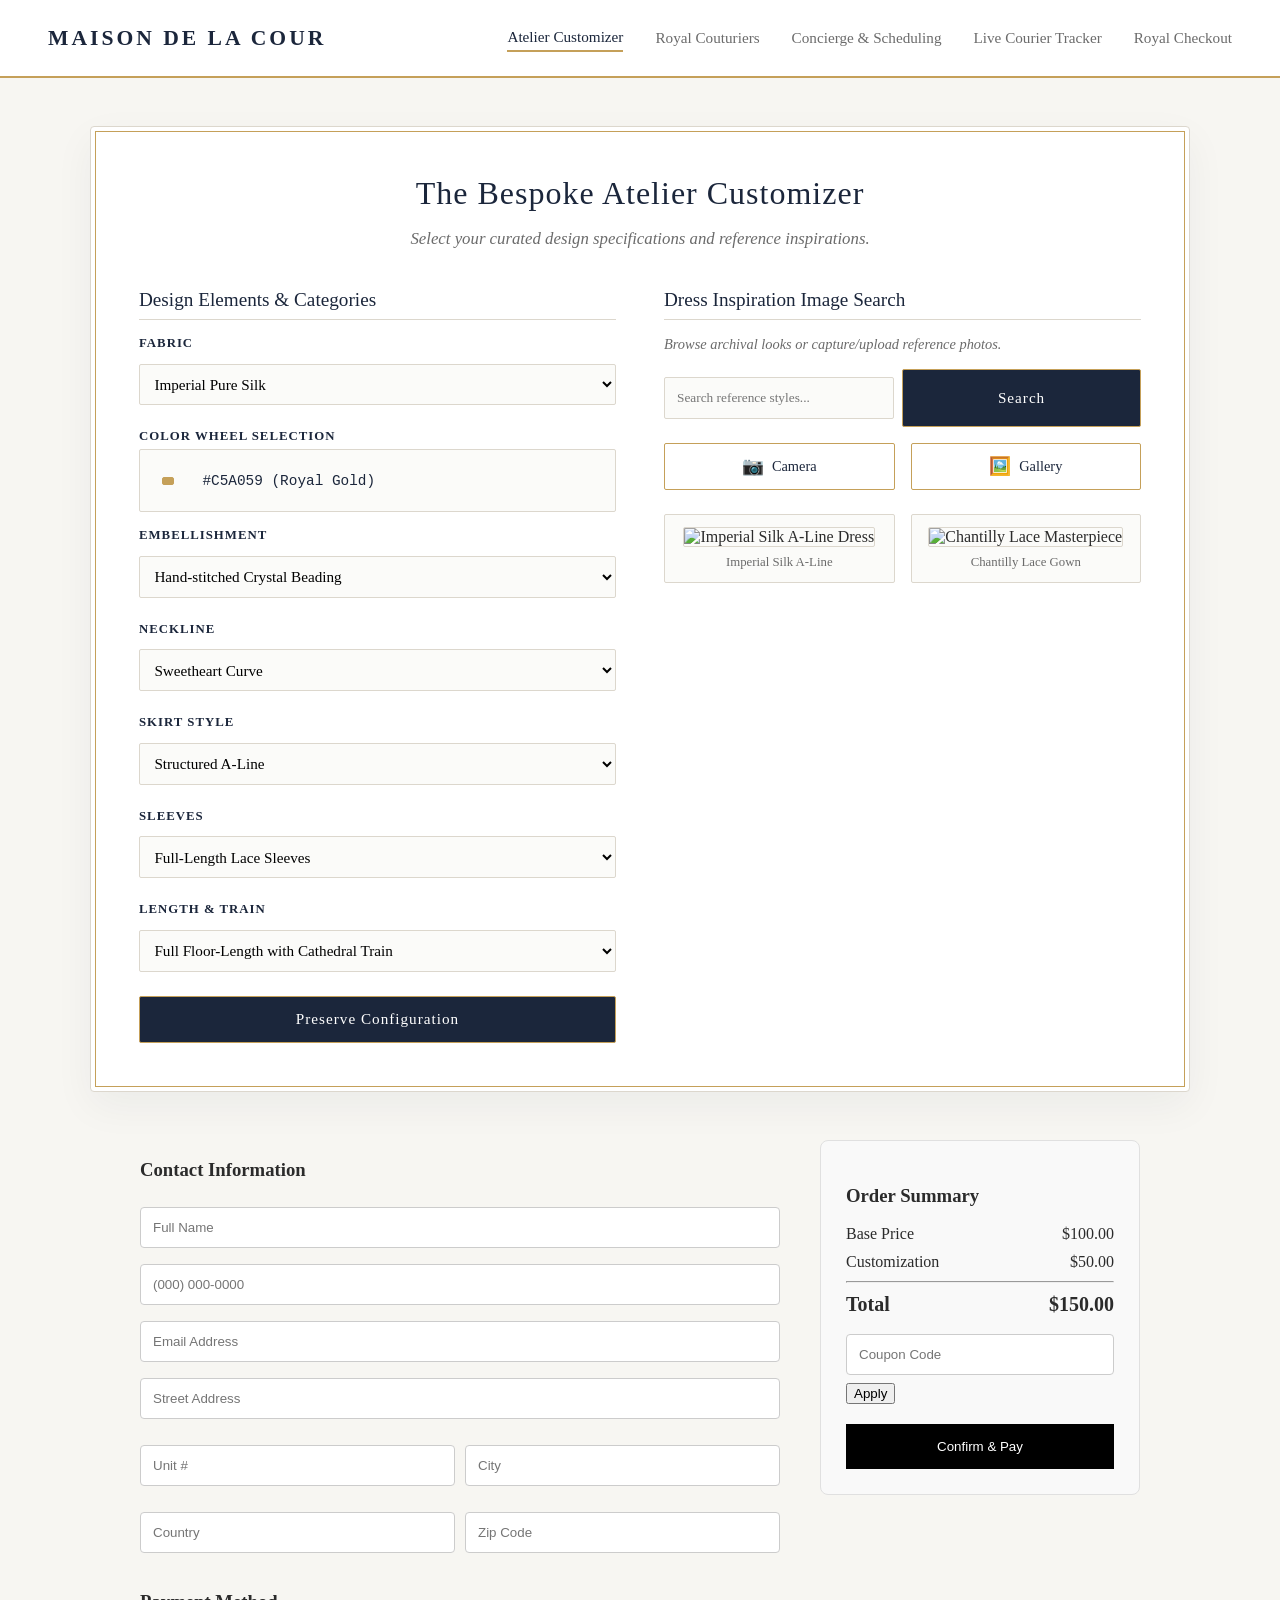
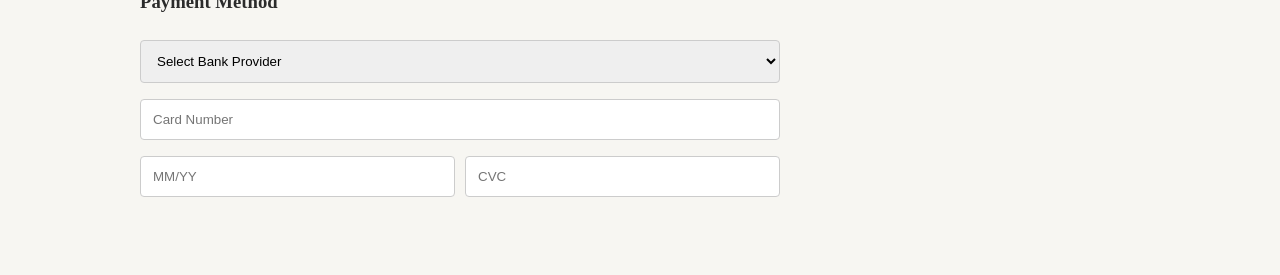
==== commit fd118572: "Update: removed 3D, mini profiles, Scheduler" ====
--- a/index.html
+++ b/index.html
@@ -5,7 +5,7 @@
     <meta name="viewport" content="width=device-width, initial-scale=1.0">
     <title>Maison de la Cour | Royal Bespoke Tailoring</title>
     <link rel="stylesheet" href="styles.css">
-    <!-- Leaflet CSS for Interactive Map -->
+    <!-- Leaflet CSS for Live Interactive Map -->
     <link rel="stylesheet" href="https://unpkg.com/leaflet@1.9.4/dist/leaflet.css" integrity="sha256-p4NxAoJBhIIN+hmNHrzRCf9tD/miZyoHS5obTRR9BMY=" crossorigin=""/>
 </head>
 <body>
@@ -273,79 +273,43 @@
 
         <!-- Live Courier Tracker Section -->
         <section id="tracker" class="section">
-            <h2>Live Royal Courier & Package Tracker</h2>
-            <p class="search-desc" style="text-align: center;">Real-time GPS dispatch map tracking your bespoke delivery transit.</p>
+            <h2>Live Royal Courier Tracking</h2>
+            <p class="section-subtitle">Real-time GPS tracking and transit telemetry for your custom couture package.</p>
 
             <div class="tracker-container">
                 <div class="tracker-sidebar">
-                    <h3>Dispatch Status & Details</h3>
-                    <div class="tracker-status-box">
-                        <p><strong>Tracking Number:</strong> <span style="font-family: monospace; color: var(--gold-accent);">MDC-8892-PARIS</span></p>
-                        <p><strong>Courier Service:</strong> Royal Armored Express</p>
-                        <p><strong>Current Status:</strong> <span id="live-status-text" style="color: #2e7d32; font-weight: 600;">In Transit - Out for Delivery</span></p>
-                        <p><strong>Estimated Arrival:</strong> Today by 2:00 PM</p>
-                        <p><strong>Destination:</strong> Grand Palace Chambers</p>
+                    <h3>Tracking Code Lookup</h3>
+                    <p class="search-desc">Enter your tracking code or select a sample active order.</p>
+
+                    <div class="control-group">
+                        <label>Tracking Code</label>
+                        <div class="tracking-input-row">
+                            <input type="text" id="tracking-code-input" placeholder="e.g. ROYAL-9821-PARIS" value="ROYAL-9821-PARIS">
+                            <button id="track-code-btn" class="primary-btn">Track</button>
+                        </div>
                     </div>
 
                     <div class="control-group" style="margin-top: 1.5rem;">
-                        <label>Simulate Transit Stage</label>
-                        <select id="transit-sim-select">
-                            <option value="atelier">1. Dispatched from Paris Atelier</option>
-                            <option value="transit" selected>2. In Transit (Cross-Country Express)</option>
-                            <option value="delivery">3. Out for Final Delivery</option>
-                            <option value="arrived">4. Delivered & Hand-Signed</option>
-                        </select>
-                    </div>
-                    <button id="update-sim-btn" class="primary-btn" style="margin-top: 0.5rem;">Update Tracking State</button>
+                        <label>Sample Active Shipments</label>
+                        <div class="sample-codes-grid">
+                            <button type="button" class="sample-code-chip" data-code="ROYAL-9821-PARIS">ROYAL-9821-PARIS (Paris to London)</button>
+                            <button type="button" class="sample-code-chip" data-code="COURT-4432-MILAN">COURT-4432-MILAN (Milan to Geneva)</button>
+                        </div>
+                    </div>
+
+                    <div class="shipment-status-card" id="shipment-status-card">
+                        <h4>Active Shipment Details</h4>
+                        <p><strong>Status:</strong> <span id="ship-status-text" style="color: var(--gold-accent);">In Transit (Live GPS)</span></p>
+                        <p><strong>Courier Name:</strong> <span id="ship-courier-name">Jean-Luc Moreau (Secure Armored Transit)</span></p>
+                        <p><strong>Estimated Arrival:</strong> <span id="ship-eta">Today, 4:45 PM</span></p>
+                        <p><strong>Route:</strong> <span id="ship-route">Atelier Vault Paris → Private Residence London</span></p>
+                    </div>
                 </div>
 
                 <div class="tracker-map-pane">
-                    <div id="royal-leaflet-map" class="royal-leaflet-map"></div>
-                </div>
-            </div>
-        </section>
-
-        <!-- Royal Checkout Section -->
-        <section id="checkout" class="section">
-            <h2>Royal Checkout & Commission Summary</h2>
-            <p class="section-subtitle">Finalize your bespoke investment and secure white-glove delivery arrangements.</p>
-
-            <div class="checkout-container">
-                <div class="checkout-form-pane">
-                    <h3>Bespoke Commission Details</h3>
-                    
-                    <div class="control-group">
-                        <label>Full Name / Title</label>
-                        <input type="text" id="chk-name" placeholder="e.g. Her Grace, Duchess of Lancaster">
-                    </div>
-
-                    <div class="control-group">
-                        <label>Palace / Residence Delivery Address</label>
-                        <input type="text" id="chk-address" placeholder="e.g. 14 Imperial Boulevard, Suite 400">
-                    </div>
-
-                    <div class="control-group">
-                        <label>Payment Method</label>
-                        <select id="chk-payment">
-                            <option value="Black Card">Royal Sovereign Black Card</option>
-                            <option value="Wire Transfer">Secure International Wire Transfer</option>
-                            <option value="Escrow">Atelier Escrow Deposit</option>
-                        </select>
-                    </div>
-
-                    <button id="submit-checkout-btn" class="primary-btn">Finalize Royal Commission</button>
-                </div>
-
-                <div class="checkout-summary-pane">
-                    <h3>Investment Summary</h3>
-                    <div class="checkout-receipt-box">
-                        <p><strong>Selected Atelier:</strong> <span id="rec-atelier">Maison Elie Saab</span></p>
-                        <p><strong>Fabric Specification:</strong> <span id="rec-fabric">Imperial Pure Silk</span></p>
-                        <p><strong>Estimated Crafting:</strong> <span id="rec-time">14 Business Days</span></p>
-                        <p><strong>White-Glove Delivery:</strong> <span style="color: #2e7d32;">Complimentary</span></p>
-                        <hr style="border:0; border-top: 1px solid var(--border-color); margin: 1rem 0;">
-                        <p style="font-size: 1.15rem; font-weight: 700; color: var(--accent-color);">Total Investment: <span style="color: var(--gold-accent);">$18,000.00 USD</span></p>
-                    </div>
+                    <h3>Live Interactive Route Map</h3>
+                    <p class="search-desc">Watch your royal package move in real time across the map.</p>
+                    <div id="royal-map" class="royal-map"></div>
                 </div>
             </div>
         </section>
@@ -363,8 +327,55 @@
         </div>
     </div>
 
-    <!-- Leaflet JS for Interactive Map -->
+    <!-- Leaflet JS for Live Interactive Map -->
     <script src="https://unpkg.com/leaflet@1.9.4/dist/leaflet.js" integrity="sha256-20nQCchB9co0qIjJZRGuk2/Z9VM+kNiyxNV1lvTlZBo=" crossorigin=""></script>
     <script src="app.js"></script>
+    <section class="checkout-grid">
+  <!-- Left Side: Information -->
+  <form id="royal-checkout-form">
+    <div class="form-section">
+      <h3>Contact Information</h3>
+      <input type="text" placeholder="Full Name" required>
+      <input type="tel" placeholder="(000) 000-0000" pattern="[0-9]{10}" required>
+      <input type="email" placeholder="Email Address" required>
+      
+      <div class="address-grid">
+        <input type="text" placeholder="Street Address" class="full-width" required>
+        <input type="text" placeholder="Unit #">
+        <input type="text" placeholder="City" required>
+        <input type="text" placeholder="Country" required>
+        <input type="text" placeholder="Zip Code" required>
+      </div>
+    </div>
+
+    <div class="form-section">
+      <h3>Payment Method</h3>
+      <select id="bank-provider" required>
+        <option value="">Select Bank Provider</option>
+        <option value="apple">Apple Bank</option>
+        <option value="chase">Chase Bank</option>
+        <option value="td">TD Bank</option>
+      </select>
+      <input type="text" placeholder="Card Number" maxlength="16" required>
+      <div class="payment-row">
+        <input type="text" placeholder="MM/YY">
+        <input type="text" placeholder="CVC" maxlength="3">
+      </div>
+    </div>
+  </form>
+
+  <!-- Right Side: Summary -->
+  <aside class="summary-box">
+    <h3>Order Summary</h3>
+    <div class="summary-line"><span>Base Price</span> <span>$100.00</span></div>
+    <div class="summary-line"><span>Customization</span> <span>$50.00</span></div>
+    <hr>
+    <div class="summary-line total"><span>Total</span> <span id="final-total">$150.00</span></div>
+    
+    <input type="text" id="coupon-code" placeholder="Coupon Code">
+    <button type="button" onclick="applyCoupon()">Apply</button>
+    <button type="submit" form="royal-checkout-form" class="submit-btn">Confirm & Pay</button>
+  </aside>
+</section>
 </body>
 </html>
--- a/styles.css
+++ b/styles.css
@@ -107,7 +107,7 @@
     align-items: start;
 }
 
-.options-pane h3, .search-engine-pane h3, .couturier-filters-pane h3, .couturier-results-pane h3, .scheduler-form-pane h3, .scheduler-summary-pane h3, .tracker-sidebar h3, .tracker-map-pane h3, .checkout-form-pane h3, .checkout-summary-pane h3 {
+.options-pane h3, .search-engine-pane h3, .couturier-filters-pane h3, .couturier-results-pane h3, .scheduler-form-pane h3, .scheduler-summary-pane h3, .tracker-sidebar h3, .tracker-map-pane h3 {
     font-size: 1.2rem;
     font-weight: 500;
     color: var(--accent-color);
@@ -286,7 +286,7 @@
     margin-bottom: 1rem;
 }
 
-.options-pane label, .couturier-filters-pane label, .scheduler-form-pane label, .tracker-sidebar label, .checkout-form-pane label {
+.options-pane label, .couturier-filters-pane label, .scheduler-form-pane label, .tracker-sidebar label {
     display: block;
     margin-bottom: 0.3rem;
     font-size: 0.8rem;
@@ -296,7 +296,7 @@
     color: var(--accent-color);
 }
 
-.options-pane select, .couturier-filters-pane select, .couturier-filters-pane input[type="text"], .couturier-filters-pane input[type="number"], .scheduler-form-pane select, .scheduler-date-field, .tracker-sidebar select, .checkout-form-pane input, .checkout-form-pane select {
+.options-pane select, .couturier-filters-pane select, .couturier-filters-pane input[type="text"], .couturier-filters-pane input[type="number"], .scheduler-form-pane select, .scheduler-date-field, .tracking-input-row input {
     width: 100%;
     padding: 0.65rem;
     border: 1px solid var(--border-color);
@@ -309,7 +309,7 @@
     transition: border-color 0.2s;
 }
 
-.options-pane select:focus, .couturier-filters-pane select:focus, .couturier-filters-pane input:focus, .scheduler-form-pane select:focus, .scheduler-date-field:focus, .tracker-sidebar select:focus, .checkout-form-pane input:focus, .checkout-form-pane select:focus {
+.options-pane select:focus, .couturier-filters-pane select:focus, .couturier-filters-pane input:focus, .scheduler-form-pane select:focus, .scheduler-date-field:focus, .tracking-input-row input:focus {
     border-color: var(--gold-accent);
 }
 
@@ -515,76 +515,106 @@
     padding-bottom: 0.3rem;
 }
 
-/* Live Courier Tracker Layout */
+/* Live Courier Tracker Styles */
 .tracker-container {
-    display: grid;
-    grid-template-columns: 1fr 2fr;
-    gap: 2rem;
-    align-items: stretch;
-}
-
-.tracker-sidebar {
-    background: var(--input-bg);
-    border: 1px solid var(--border-color);
-    padding: 1.5rem;
-    border-radius: 2px;
-    display: flex;
-    flex-direction: column;
-}
-
-.tracker-status-box {
-    background: var(--card-bg);
-    border: 1px solid var(--border-color);
-    padding: 1rem;
-    border-radius: 2px;
-    margin-top: 0.5rem;
-}
-
-.tracker-status-box p {
-    margin: 0.4rem 0;
-    font-size: 0.9rem;
-}
-
-.tracker-map-pane {
-    border: 1px solid var(--border-color);
-    border-radius: 2px;
-    overflow: hidden;
-    background: var(--card-bg);
-    min-height: 380px;
-}
-
-.royal-leaflet-map {
-    width: 100%;
-    height: 100%;
-    min-height: 380px;
-    z-index: 10;
-}
-
-/* Royal Checkout Container */
-.checkout-container {
     display: grid;
     grid-template-columns: 1fr 1fr;
     gap: 3rem;
     align-items: start;
 }
 
-.checkout-form-pane, .checkout-summary-pane {
+.tracker-sidebar {
     background: var(--input-bg);
     border: 1px solid var(--border-color);
     padding: 1.5rem;
     border-radius: 2px;
 }
 
-.checkout-receipt-box {
+.tracking-input-row {
+    display: flex;
+    gap: 0.5rem;
+}
+
+.tracking-input-row input {
+    flex-grow: 1;
+}
+
+.tracking-input-row button {
+    width: auto;
+    padding: 0.65rem 1.25rem;
+}
+
+.sample-codes-grid {
+    display: flex;
+    flex-direction: column;
+    gap: 0.5rem;
+}
+
+.sample-code-chip {
     background: var(--card-bg);
     border: 1px solid var(--border-color);
+    color: var(--accent-color);
+    padding: 0.6rem;
+    font-family: inherit;
+    font-size: 0.85rem;
+    border-radius: 2px;
+    cursor: pointer;
+    text-align: left;
+    transition: all 0.2s ease;
+}
+
+.sample-code-chip:hover {
+    border-color: var(--gold-accent);
+    background: #f4f1ea;
+}
+
+.shipment-status-card {
+    background: var(--card-bg);
+    border: 1px solid var(--border-color);
+    padding: 1.25rem;
+    border-radius: 2px;
+    margin-top: 1.5rem;
+}
+
+.shipment-status-card h4 {
+    margin: 0 0 0.75rem 0;
+    font-size: 1.1rem;
+    color: var(--accent-color);
+    border-bottom: 1px solid var(--border-color);
+    padding-bottom: 0.3rem;
+}
+
+.shipment-status-card p {
+    margin: 0.4rem 0;
+    font-size: 0.9rem;
+}
+
+.tracker-map-pane {
+    background: var(--input-bg);
+    border: 1px solid var(--border-color);
     padding: 1.5rem;
     border-radius: 2px;
 }
 
-.checkout-receipt-box p {
-    margin: 0.5rem 0;
-    font-size: 0.95rem;
+.royal-map {
+    width: 100%;
+    height: 380px;
+    border: 1px solid var(--border-color);
+    border-radius: 2px;
+    background: #eae6df;
+}
+
+/* Custom Map Package Marker */
+.custom-package-marker {
+    background: var(--accent-color);
+    border: 2px solid var(--gold-accent);
+    border-radius: 50%;
+    color: #fff;
+    display: flex;
+    align-items: center;
+    justify-content: center;
+    font-size: 1.1rem;
+    box-shadow: 0 4px 10px rgba(0,0,0,0.3);
 }
 
 .primary-btn {
@@ -758,5 +788,16 @@
     0% { transform: scale(0.95); opacity: 0; }
     100% { transform: scale(1); opacity: 1; }
 }
-
+.checkout-grid { display: grid; grid-template-columns: 2fr 1fr; gap: 40px; max-width: 1000px; margin: 40px auto; }
+.form-section { margin-bottom: 30px; }
+.address-grid { display: grid; grid-template-columns: 1fr 1fr; gap: 10px; }
+.full-width { grid-column: span 2; }
+.payment-row { display: grid; grid-template-columns: 1fr 1fr; gap: 10px; }
+
+.summary-box { background: #f9f9f9; padding: 25px; border-radius: 8px; height: fit-content; border: 1px solid #e0e0e0; }
+.summary-line { display: flex; justify-content: space-between; margin: 10px 0; }
+.total { font-size: 1.25rem; font-weight: bold; }
+
+input, select { width: 100%; padding: 12px; margin: 8px 0; border: 1px solid #ccc; border-radius: 4px; box-sizing: border-box; }
+.submit-btn { width: 100%; padding: 15px; background: #000; color: #fff; border: none; margin-top: 20px; cursor: pointer; }
 .hidden { display: none; }
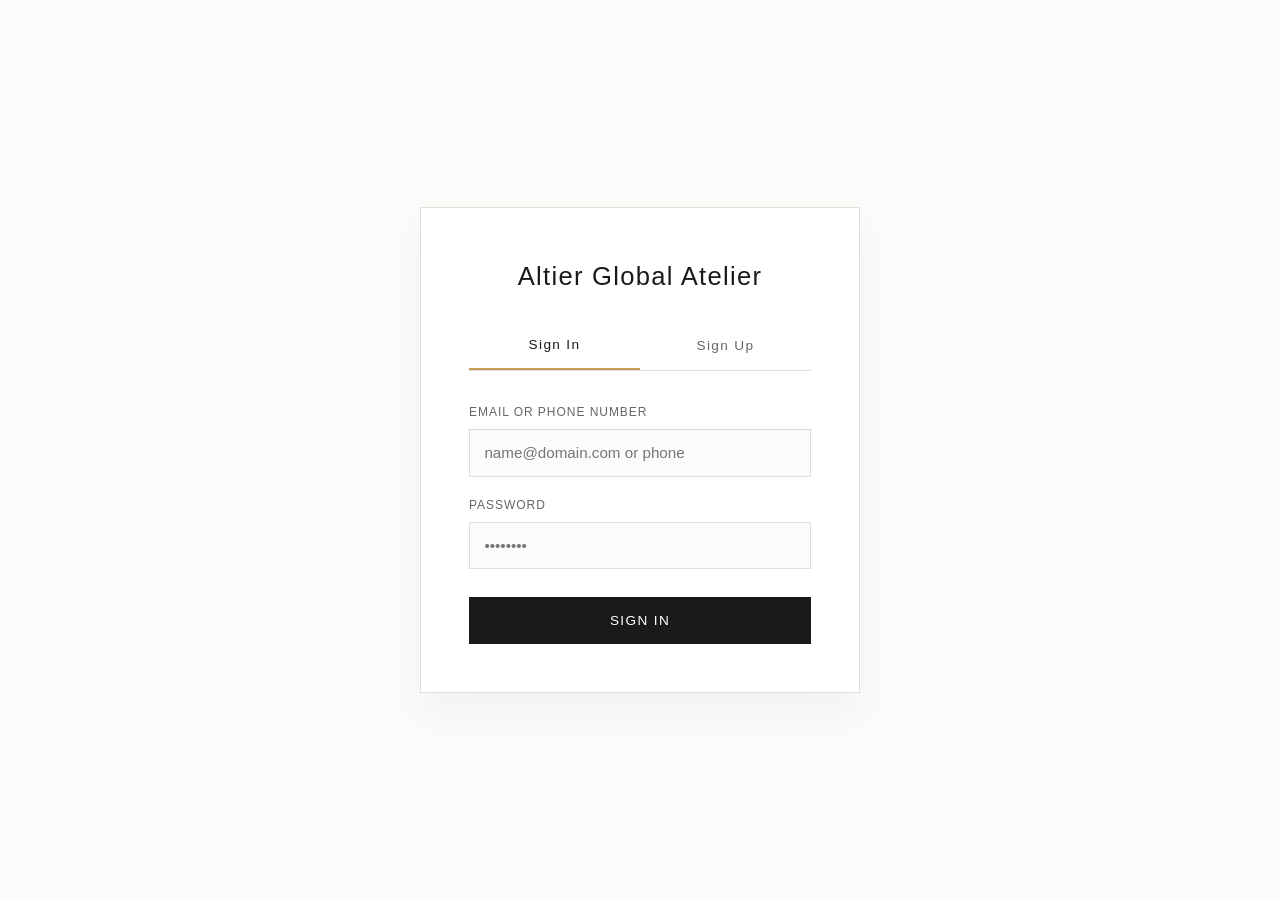
==== commit 4e0e99c8: "Added in more images, facetime, ai sizing" ====
--- a/index.html
+++ b/index.html
@@ -3,379 +3,1618 @@
 <head>
     <meta charset="UTF-8">
     <meta name="viewport" content="width=device-width, initial-scale=1.0">
-    <title>Maison de la Cour | Royal Bespoke Tailoring</title>
-    <link rel="stylesheet" href="styles.css">
-    <!-- Leaflet CSS for Live Interactive Map -->
-    <link rel="stylesheet" href="https://unpkg.com/leaflet@1.9.4/dist/leaflet.css" integrity="sha256-p4NxAoJBhIIN+hmNHrzRCf9tD/miZyoHS5obTRR9BMY=" crossorigin=""/>
+    <title>Altier Global | Haute Couture & Custom Atelier</title>
+    <style>
+        :root {
+            --bg-color: #fcfbf9;
+            --card-bg: #ffffff;
+            --text-primary: #1a1a1a;
+            --text-secondary: #666666;
+            --accent: #c5a059;
+            --accent-light: #f4ecdf;
+            --border: #e2ded8;
+            --transition: all 0.3s cubic-bezier(0.16, 1, 0.3, 1);
+        }
+
+        * {
+            box-sizing: border-box;
+            margin: 0;
+            padding: 0;
+            font-family: -apple-system, BlinkMacSystemFont, "Segoe UI", Roboto, Helvetica, Arial, sans-serif;
+        }
+
+        body {
+            background-color: var(--bg-color);
+            color: var(--text-primary);
+            line-height: 1.6;
+        }
+
+        /* --- AUTH OVERLAY --- */
+        #auth-overlay {
+            position: fixed;
+            top: 0; left: 0; width: 100vw; height: 100vh;
+            background: rgba(252, 251, 29, 0.98);
+            background: rgba(252, 251, 249, 0.96);
+            backdrop-filter: blur(8px);
+            z-index: 2000;
+            display: flex;
+            justify-content: center;
+            align-items: center;
+        }
+
+        .auth-card {
+            background: var(--card-bg);
+            padding: 3rem;
+            width: 100%;
+            max-width: 440px;
+            border: 1px solid var(--border);
+            box-shadow: 0 20px 40px rgba(0,0,0,0.04);
+            text-align: center;
+        }
+
+        .auth-card h2 {
+            font-weight: 300;
+            font-size: 1.6rem;
+            letter-spacing: 0.05em;
+            margin-bottom: 1.5rem;
+        }
+
+        .auth-tabs {
+            display: flex;
+            margin-bottom: 2rem;
+            border-bottom: 1px solid var(--border);
+        }
+
+        .auth-tab {
+            flex: 1;
+            padding: 1rem;
+            background: none;
+            border: none;
+            cursor: pointer;
+            font-size: 0.85rem;
+            letter-spacing: 0.1em;
+            color: var(--text-secondary);
+            transition: var(--transition);
+        }
+
+        .auth-tab.active {
+            color: var(--text-primary);
+            border-bottom: 2px solid var(--accent);
+        }
+
+        .auth-form {
+            display: none;
+            flex-direction: column;
+            gap: 1.2rem;
+            text-align: left;
+        }
+
+        .auth-form.active {
+            display: flex;
+        }
+
+        .input-group {
+            display: flex;
+            flex-direction: column;
+            gap: 0.4rem;
+        }
+
+        .input-group label {
+            font-size: 0.75rem;
+            letter-spacing: 0.08em;
+            color: var(--text-secondary);
+            text-transform: uppercase;
+        }
+
+        .input-group input, .input-group select {
+            padding: 0.9rem;
+            border: 1px solid var(--border);
+            background: var(--bg-color);
+            font-size: 0.95rem;
+            outline: none;
+            transition: var(--transition);
+        }
+
+        .input-group input:focus, .input-group select:focus {
+            border-color: var(--accent);
+        }
+
+        .btn-primary {
+            background: var(--text-primary);
+            color: #fff;
+            padding: 1rem;
+            border: none;
+            cursor: pointer;
+            font-size: 0.85rem;
+            letter-spacing: 0.1em;
+            text-transform: uppercase;
+            transition: var(--transition);
+            margin-top: 0.5rem;
+        }
+
+        .btn-primary:hover {
+            background: var(--accent);
+        }
+
+        /* --- SURVEY MODAL --- */
+        #survey-overlay {
+            position: fixed;
+            top: 0; left: 0; width: 100vw; height: 100vh;
+            background: var(--bg-color);
+            z-index: 1900;
+            display: none;
+            justify-content: center;
+            align-items: center;
+            padding: 2rem;
+        }
+
+        .survey-card {
+            background: var(--card-bg);
+            padding: 3rem;
+            max-width: 600px;
+            width: 100%;
+            border: 1px solid var(--border);
+            box-shadow: 0 10px 30px rgba(0,0,0,0.03);
+        }
+
+        .survey-card h3 {
+            font-weight: 300;
+            font-size: 1.5rem;
+            margin-bottom: 0.5rem;
+        }
+
+        .survey-step {
+            display: none;
+        }
+
+        .survey-step.active {
+            display: block;
+        }
+
+        .survey-options-grid {
+            display: grid;
+            grid-template-columns: 1fr 1fr;
+            gap: 1rem;
+            margin: 1.5rem 0;
+        }
+
+        .survey-option-box {
+            padding: 1rem;
+            border: 1px solid var(--border);
+            background: var(--bg-color);
+            cursor: pointer;
+            text-align: center;
+            font-size: 0.9rem;
+            transition: var(--transition);
+        }
+
+        .survey-option-box:hover, .survey-option-box.selected {
+            border-color: var(--accent);
+            background: var(--accent-light);
+        }
+
+        /* --- MAIN APP LAYOUT --- */
+        #main-app {
+            display: none;
+            min-height: 100vh;
+            flex-direction: column;
+        }
+
+        header {
+            padding: 1.5rem 3rem;
+            display: flex;
+            justify-content: space-between;
+            align-items: center;
+            border-bottom: 1px solid var(--border);
+            background: var(--card-bg);
+            position: sticky;
+            top: 0;
+            z-index: 1000;
+        }
+
+        .logo {
+            font-size: 1.3rem;
+            letter-spacing: 0.25em;
+            text-transform: uppercase;
+            font-weight: 300;
+        }
+
+        nav {
+            display: flex;
+            gap: 1.8rem;
+            overflow-x: auto;
+        }
+
+        .nav-link {
+            background: none;
+            border: none;
+            font-size: 0.8rem;
+            letter-spacing: 0.1em;
+            text-transform: uppercase;
+            color: var(--text-secondary);
+            cursor: pointer;
+            transition: var(--transition);
+            white-space: nowrap;
+        }
+
+        .nav-link:hover, .nav-link.active {
+            color: var(--text-primary);
+        }
+
+        .tab-content {
+            display: none;
+            padding: 3rem 4rem;
+            max-width: 1400px;
+            margin: 0 auto;
+            width: 100%;
+            animation: fadeIn 0.4s ease;
+        }
+
+        .tab-content.active {
+            display: block;
+        }
+
+        @keyframes fadeIn {
+            from { opacity: 0; transform: translateY(8px); }
+            to { opacity: 1; transform: translateY(0); }
+        }
+
+        /* --- TAB 1: CUSTOMIZE --- */
+        .customize-layout {
+            display: grid;
+            grid-template-columns: 1fr 1fr;
+            gap: 4rem;
+        }
+
+        .search-engine-bar {
+            width: 100%;
+            padding: 1rem;
+            border: 1px solid var(--border);
+            background: var(--card-bg);
+            margin-bottom: 1.5rem;
+            font-size: 0.95rem;
+            outline: none;
+        }
+
+        .filter-row {
+            display: flex;
+            gap: 0.8rem;
+            margin-bottom: 2rem;
+            flex-wrap: wrap;
+        }
+
+        .chip-btn {
+            background: none;
+            border: 1px solid var(--border);
+            padding: 0.5rem 1rem;
+            font-size: 0.75rem;
+            letter-spacing: 0.05em;
+            cursor: pointer;
+            transition: var(--transition);
+            text-transform: uppercase;
+        }
+
+        .chip-btn.active, .chip-btn:hover {
+            background: var(--text-primary);
+            color: #fff;
+            border-color: var(--text-primary);
+        }
+
+        .upload-dropbox {
+            border: 2px dashed var(--border);
+            padding: 2rem;
+            text-align: center;
+            background: var(--card-bg);
+            cursor: pointer;
+            margin-bottom: 2rem;
+            transition: var(--transition);
+        }
+
+        .upload-dropbox:hover {
+            border-color: var(--accent);
+            background: var(--accent-light);
+        }
+
+        .dress-grid {
+            display: grid;
+            grid-template-columns: repeat(auto-fill, minmax(210px, 1fr));
+            gap: 1.5rem;
+            max-height: 700px;
+            overflow-y: auto;
+            padding-right: 0.5rem;
+        }
+
+        .dress-card {
+            background: var(--card-bg);
+            border: 1px solid var(--border);
+            overflow: hidden;
+            cursor: pointer;
+            transition: var(--transition);
+        }
+
+        .dress-card:hover {
+            transform: translateY(-4px);
+            box-shadow: 0 10px 20px rgba(0,0,0,0.04);
+        }
+
+        .dress-card img {
+            width: 100%;
+            height: 280px;
+            object-fit: cover;
+        }
+
+        .dress-card-info {
+            padding: 1rem;
+        }
+
+        .dress-card-info h4 {
+            font-size: 0.85rem;
+            font-weight: 400;
+            margin-bottom: 0.2rem;
+        }
+
+        .dress-card-info span {
+            font-size: 0.7rem;
+            color: var(--text-secondary);
+            text-transform: uppercase;
+            letter-spacing: 0.05em;
+        }
+
+        /* --- TAB 2: SIZING --- */
+        .sizing-layout {
+            display: grid;
+            grid-template-columns: 1fr 1fr;
+            gap: 4rem;
+        }
+
+        .sizing-card {
+            background: var(--card-bg);
+            padding: 3rem;
+            border: 1px solid var(--border);
+        }
+
+        .sizing-card h3 {
+            font-weight: 300;
+            font-size: 1.3rem;
+            margin-bottom: 1.5rem;
+            letter-spacing: 0.05em;
+        }
+
+        .camera-viewport {
+            width: 100%;
+            height: 320px;
+            background: #111;
+            display: flex;
+            flex-direction: column;
+            justify-content: center;
+            align-items: center;
+            color: #fff;
+            margin-bottom: 1.5rem;
+            position: relative;
+            overflow: hidden;
+        }
+
+        .unit-selector {
+            display: flex;
+            gap: 1rem;
+            margin-bottom: 1.5rem;
+        }
+
+        .unit-btn {
+            padding: 0.4rem 1rem;
+            border: 1px solid var(--border);
+            background: none;
+            cursor: pointer;
+            font-size: 0.75rem;
+            text-transform: uppercase;
+        }
+
+        .unit-btn.active {
+            background: var(--text-primary);
+            color: #fff;
+        }
+
+        /* --- TAB 3: YOUR ORDER --- */
+        .order-layout {
+            display: grid;
+            grid-template-columns: 1.2fr 0.8fr;
+            gap: 3rem;
+        }
+
+        .order-card {
+            background: var(--card-bg);
+            padding: 3rem;
+            border: 1px solid var(--border);
+        }
+
+        .order-card h3 {
+            font-weight: 300;
+            font-size: 1.4rem;
+            margin-bottom: 1.5rem;
+            letter-spacing: 0.05em;
+        }
+
+        .specs-grid {
+            display: grid;
+            grid-template-columns: 1fr 1fr;
+            gap: 1.2rem;
+            margin-bottom: 2rem;
+        }
+
+        .order-reference-preview {
+            display: flex;
+            gap: 1.5rem;
+            align-items: center;
+            margin-bottom: 2rem;
+            padding-bottom: 1.5rem;
+            border-bottom: 1px solid var(--border);
+        }
+
+        .order-reference-preview img {
+            width: 90px;
+            height: 120px;
+            object-fit: cover;
+            border: 1px solid var(--border);
+        }
+
+        .measurements-dossier {
+            background: var(--bg-color);
+            padding: 1.5rem;
+            border: 1px solid var(--border);
+            margin-top: 1.5rem;
+        }
+
+        /* --- TAB 4: EXPLORE DESIGNERS --- */
+        .designers-layout {
+            display: flex;
+            flex-direction: column;
+            gap: 2rem;
+        }
+
+        .designers-grid {
+            display: grid;
+            grid-template-columns: repeat(auto-fill, minmax(280px, 1fr));
+            gap: 2rem;
+        }
+
+        .designer-grid-card {
+            background: var(--card-bg);
+            border: 1px solid var(--border);
+            cursor: pointer;
+            overflow: hidden;
+            transition: var(--transition);
+        }
+
+        .designer-grid-card:hover {
+            transform: translateY(-4px);
+            box-shadow: 0 10px 20px rgba(0,0,0,0.04);
+        }
+
+        .designer-grid-card img {
+            width: 100%;
+            height: 260px;
+            object-fit: cover;
+        }
+
+        .designer-grid-card-info {
+            padding: 1.5rem;
+        }
+
+        /* Designer Mini Profile Modal */
+        #designer-modal {
+            position: fixed;
+            top: 0; left: 0; width: 100vw; height: 100vh;
+            background: rgba(0,0,0,0.5);
+            backdrop-filter: blur(5px);
+            z-index: 1800;
+            display: none;
+            justify-content: center;
+            align-items: center;
+        }
+
+        .designer-modal-card {
+            background: var(--card-bg);
+            width: 90%;
+            max-width: 750px;
+            max-height: 90vh;
+            overflow-y: auto;
+            padding: 3rem;
+            border: 1px solid var(--border);
+            position: relative;
+        }
+
+        .designer-modal-header {
+            display: grid;
+            grid-template-columns: 180px 1fr;
+            gap: 2rem;
+            margin-bottom: 2rem;
+            align-items: center;
+        }
+
+        .designer-modal-header img {
+            width: 180px;
+            height: 180px;
+            object-fit: cover;
+            border-radius: 50%;
+            border: 1px solid var(--border);
+        }
+
+        .designer-portfolio-grid {
+            display: grid;
+            grid-template-columns: repeat(4, 1fr);
+            gap: 1rem;
+            margin-top: 1.5rem;
+        }
+
+        .designer-portfolio-grid img {
+            width: 100%;
+            height: 130px;
+            object-fit: cover;
+            border: 1px solid var(--border);
+        }
+
+        /* --- TAB 5: CONSULTATION --- */
+        .consultation-layout {
+            display: grid;
+            grid-template-columns: 1.1fr 0.9fr;
+            gap: 3rem;
+        }
+
+        .consultation-card {
+            background: var(--card-bg);
+            padding: 3rem;
+            border: 1px solid var(--border);
+        }
+
+        .calendar-grid {
+            display: grid;
+            grid-template-columns: repeat(7, 1fr);
+            gap: 0.5rem;
+            margin: 1.5rem 0;
+            text-align: center;
+        }
+
+        .cal-day {
+            padding: 0.8rem 0.4rem;
+            border: 1px solid var(--border);
+            background: var(--bg-color);
+            font-size: 0.85rem;
+            cursor: pointer;
+            transition: var(--transition);
+        }
+
+        .cal-day:hover, .cal-day.selected {
+            background: var(--accent);
+            color: #fff;
+            border-color: var(--accent);
+        }
+
+        .time-slots {
+            display: flex;
+            gap: 0.8rem;
+            flex-wrap: wrap;
+            margin-bottom: 2rem;
+        }
+
+        .time-chip {
+            padding: 0.6rem 1rem;
+            border: 1px solid var(--border);
+            background: var(--bg-color);
+            font-size: 0.8rem;
+            cursor: pointer;
+        }
+
+        .time-chip.selected {
+            background: var(--text-primary);
+            color: #fff;
+            border-color: var(--text-primary);
+        }
+
+        /* FaceTime Video Simulator Modal */
+        #facetime-modal {
+            position: fixed;
+            top: 0; left: 0; width: 100vw; height: 100vh;
+            background: #0f0f0f;
+            z-index: 2500;
+            display: none;
+            flex-direction: column;
+            justify-content: space-between;
+            padding: 3rem;
+            color: #fff;
+        }
+
+        .facetime-screen {
+            flex: 1;
+            display: flex;
+            justify-content: center;
+            align-items: center;
+            position: relative;
+        }
+
+        .facetime-designer-video {
+            width: 100%;
+            height: 100%;
+            object-fit: cover;
+            max-height: 70vh;
+            border-radius: 12px;
+            opacity: 0.9;
+        }
+
+        .facetime-user-pip {
+            position: absolute;
+            bottom: 30px;
+            right: 30px;
+            width: 160px;
+            height: 120px;
+            background: #333;
+            border: 2px solid #fff;
+            border-radius: 8px;
+            object-fit: cover;
+        }
+
+        .facetime-controls {
+            display: flex;
+            justify-content: center;
+            gap: 2rem;
+            align-items: center;
+        }
+
+        .ft-btn {
+            width: 60px;
+            height: 60px;
+            border-radius: 50%;
+            border: none;
+            cursor: pointer;
+            display: flex;
+            justify-content: center;
+            align-items: center;
+            font-size: 1.2rem;
+            background: rgba(255,255,255,0.2);
+            color: #fff;
+            transition: var(--transition);
+        }
+
+        .ft-btn.end-call {
+            background: #ff3b30;
+        }
+
+        /* --- TAB 6: CHECKOUT --- */
+        .checkout-layout {
+            display: grid;
+            grid-template-columns: 1.2fr 0.8fr;
+            gap: 3rem;
+        }
+
+        .checkout-card {
+            background: var(--card-bg);
+            padding: 3rem;
+            border: 1px solid var(--border);
+        }
+
+        .receipt-box {
+            background: var(--bg-color);
+            padding: 2rem;
+            border: 1px solid var(--border);
+        }
+
+        .coupon-banner {
+            background: var(--accent-light);
+            border: 1px dashed var(--accent);
+            padding: 1rem;
+            margin-top: 1.5rem;
+            text-align: center;
+        }
+
+        /* --- TAB 7: TRACK PACKAGE --- */
+        .tracker-layout {
+            display: grid;
+            grid-template-columns: 1fr 1fr;
+            gap: 3rem;
+        }
+
+        .map-simulator {
+            width: 100%;
+            height: 400px;
+            background: #e8e6e1;
+            border: 1px solid var(--border);
+            position: relative;
+            display: flex;
+            justify-content: center;
+            align-items: center;
+            overflow: hidden;
+        }
+
+        .map-pin {
+            width: 24px;
+            height: 24px;
+            background: var(--accent);
+            border: 3px solid #fff;
+            border-radius: 50%;
+            position: absolute;
+            transition: all 1s linear;
+            box-shadow: 0 4px 10px rgba(0,0,0,0.2);
+        }
+    </style>
 </head>
 <body>
 
-    <header>
-        <div class="logo">Maison de la Cour</div>
-        <nav>
-            <button class="nav-btn active" data-target="customizer">Atelier Customizer</button>
-            <button class="nav-btn" data-target="designers">Royal Couturiers</button>
-            <button class="nav-btn" data-target="scheduler">Concierge & Scheduling</button>
-            <button class="nav-btn" data-target="tracker">Live Courier Tracker</button>
-            <button class="nav-btn" data-target="checkout">Royal Checkout</button>
-        </nav>
-    </header>
-
-    <main>
-        <!-- Customizer Section -->
-        <section id="customizer" class="section active">
-            <h2>The Bespoke Atelier Customizer</h2>
-            <p class="section-subtitle">Select your curated design specifications and reference inspirations.</p>
-            
-            <div class="customizer-container">
-                <div class="options-pane">
-                    <h3>Design Elements & Categories</h3>
-                    
-                    <div class="control-group">
-                        <label>Fabric</label>
-                        <select id="opt-fabric">
-                            <option value="Imperial Silk">Imperial Pure Silk</option>
-                            <option value="Court Velvet">Royal Court Velvet</option>
-                            <option value="Chantilly Lace">French Chantilly Lace</option>
-                            <option value="Duchess Satin">Duchess Satin</option>
-                        </select>
-                    </div>
-
-                    <div class="control-group">
-                        <label>Color Wheel Selection</label>
-                        <div class="color-wheel-wrapper">
-                            <input type="color" id="opt-color-wheel" value="#c5a059">
-                            <span id="color-hex-label">#C5A059 (Royal Gold)</span>
-                        </div>
-                    </div>
-
-                    <div class="control-group">
-                        <label>Embellishment</label>
-                        <select id="opt-embellishment">
-                            <option value="Crystal Beading">Hand-stitched Crystal Beading</option>
-                            <option value="Gold Thread Embroidery">Gold Thread Filigree Embroidery</option>
-                            <option value="Pearl Applique">Freshwater Pearl Applique</option>
-                            <option value="Minimalist Clean">Minimalist Clean Finish</option>
-                        </select>
-                    </div>
-
-                    <div class="control-group">
-                        <label>Neckline</label>
-                        <select id="opt-neckline">
-                            <option value="Sweetheart">Sweetheart Curve</option>
-                            <option value="Illusion High Neck">Illusion High Neck</option>
-                            <option value="Off-the-Shoulder">Off-the-Shoulder Drapery</option>
-                            <option value="V-Neck">Classic Deep V-Neck</option>
-                        </select>
-                    </div>
-
-                    <div class="control-group">
-                        <label>Skirt Style</label>
-                        <select id="opt-skirt">
-                            <option value="A-Line">Structured A-Line</option>
-                            <option value="Ballgown Tiered">Full Imperial Ballgown</option>
-                            <option value="Trumpet">Slender Trumpet</option>
-                            <option value="Pleated Flow">Cascading Pleated Flow</option>
-                        </select>
-                    </div>
-
-                    <div class="control-group">
-                        <label>Sleeves</label>
-                        <select id="opt-sleeves">
-                            <option value="Long Lace">Full-Length Lace Sleeves</option>
-                            <option value="Cap Sleeves">Delicate Cap Sleeves</option>
-                            <option value="Bishop Sleeves">Voluminous Bishop Sleeves</option>
-                            <option value="Sleeveless">Sleeveless Grandeur</option>
-                        </select>
-                    </div>
-
-                    <div class="control-group">
-                        <label>Length & Train</label>
-                        <select id="opt-length">
-                            <option value="Cathedral Train">Full Floor-Length with Cathedral Train</option>
-                            <option value="Court Train">Sweeping Court Train</option>
-                            <option value="Waltz Length">Graceful Waltz Length</option>
-                            <option value="Floor Length No Train">Clean Floor Length</option>
-                        </select>
-                    </div>
-
-                    <button id="save-design-btn" class="primary-btn">Preserve Configuration</button>
-                </div>
-
-                <div class="search-engine-pane">
-                    <h3>Dress Inspiration Image Search</h3>
-                    <p class="search-desc">Browse archival looks or capture/upload reference photos.</p>
-                    
-                    <div class="image-search-bar">
-                        <input type="text" id="image-search-input" placeholder="Search reference styles...">
-                        <button id="image-search-btn" class="primary-btn">Search</button>
-                    </div>
-
-                    <div class="visual-upload-row">
-                        <input type="file" id="camera-capture-input" accept="image/*" capture="environment" class="hidden">
-                        <button id="trigger-camera-btn" class="icon-action-btn" title="Open Camera">
-                            <span class="btn-icon">📷</span>
-                            <span class="btn-text">Camera</span>
-                        </button>
-
-                        <input type="file" id="gallery-upload-input" accept="image/*" class="hidden">
-                        <button id="trigger-gallery-btn" class="icon-action-btn" title="Upload from Gallery">
-                            <span class="btn-icon">🖼️</span>
-                            <span class="btn-text">Gallery</span>
-                        </button>
-                    </div>
-
-                    <div id="live-camera-container" class="hidden live-camera-wrapper">
-                        <video id="camera-stream-video" autoplay playsinline></video>
-                        <canvas id="camera-snapshot-canvas" class="hidden"></canvas>
-                        <div class="camera-action-overlay">
-                            <button id="capture-snapshot-btn" class="primary-btn">📸 Snap Photo & Detect Dress</button>
-                            <button id="close-camera-btn" class="secondary-cancel-btn">Cancel</button>
-                        </div>
-                    </div>
-
-                    <div id="image-search-results" class="image-results-grid">
-                        <div class="inspiration-card selectable-thumb" data-title="Imperial Silk A-Line">
-                            <img src="https://images.unsplash.com/photo-1594552072238-b8a3da72ae8a?auto=format&fit=crop&w=400&q=80" alt="Imperial Silk A-Line Dress" class="result-real-img">
-                            <span>Imperial Silk A-Line</span>
-                        </div>
-                        <div class="inspiration-card selectable-thumb" data-title="Chantilly Lace Masterpiece">
-                            <img src="https://images.unsplash.com/photo-1519741497674-611481863552?auto=format&fit=crop&w=400&q=80" alt="Chantilly Lace Masterpiece" class="result-real-img">
-                            <span>Chantilly Lace Gown</span>
-                        </div>
-                    </div>
-                </div>
+    <!-- AUTHENTICATION OVERLAY -->
+    <div id="auth-overlay">
+        <div class="auth-card">
+            <h2>Altier Global Atelier</h2>
+            <div class="auth-tabs">
+                <button class="auth-tab active" onclick="switchAuthTab('signin')">Sign In</button>
+                <button class="auth-tab" onclick="switchAuthTab('signup')">Sign Up</button>
             </div>
-        </section>
-
-        <!-- Royal Couturiers Directory Section -->
-        <section id="designers" class="section">
-            <h2>Global Royal Couturiers Directory</h2>
-            <p class="section-subtitle">Discover legendary fashion houses and master artisans from around the world.</p>
-            
-            <div class="couturiers-directory-container">
-                <div class="couturier-filters-pane">
-                    <h3>Atelier Search & Filters</h3>
-                    
-                    <div class="control-group">
-                        <label>Search Designer or House</label>
-                        <input type="text" id="couturier-search-input" placeholder="e.g. Elie Saab, Dior, Akris...">
-                    </div>
-
-                    <div class="control-group">
-                        <label>Filter by Country</label>
-                        <select id="filter-country">
-                            <option value="all">All Countries</option>
-                            <option value="France">France</option>
-                            <option value="Lebanon">Lebanon</option>
-                            <option value="Switzerland">Switzerland</option>
-                            <option value="United Kingdom">United Kingdom</option>
-                            <option value="Italy">Italy</option>
-                        </select>
-                    </div>
-
-                    <div class="control-group">
-                        <label>Or Enter Address / Location</label>
-                        <input type="text" id="filter-address" placeholder="e.g. Paris, France or London">
-                    </div>
-
-                    <div class="control-group">
-                        <label>Max Price Threshold ($ USD)</label>
-                        <input type="number" id="filter-max-price" placeholder="e.g. 25000" min="0" step="500">
-                    </div>
-
-                    <div class="control-group">
-                        <label>Filter by Aesthetic Style</label>
-                        <select id="filter-style">
-                            <option value="all">All Styles</option>
-                            <option value="Imperial Ballgown">Imperial Ballgown & Grandeur</option>
-                            <option value="Avant-Garde">Avant-Garde & Modernist</option>
-                            <option value="Classic Tailoring">Classic Structural Tailoring</option>
-                            <option value="Romantic Filigree">Romantic Lace & Filigree</option>
-                        </select>
-                    </div>
-
-                    <button id="apply-couturier-filters" class="primary-btn">Apply Directory Filters</button>
-                </div>
-
-                <div class="couturier-results-pane">
-                    <h3>Curated Couturier Results & Recommendations</h3>
-                    <p class="search-desc">Click any master artisan card to inspect their complete mini profile.</p>
-                    
-                    <div id="couturiers-grid" class="couturiers-grid"></div>
-                </div>
+
+            <!-- Sign In Form -->
+            <div id="form-signin" class="auth-form active">
+                <div class="input-group">
+                    <label>Email or Phone Number</label>
+                    <input type="text" id="signin-id" placeholder="name@domain.com or phone">
+                </div>
+                <div class="input-group">
+                    <label>Password</label>
+                    <input type="password" id="signin-pass" placeholder="••••••••">
+                </div>
+                <button class="btn-primary" onclick="handleSignIn()">Sign In</button>
             </div>
-        </section>
-
-        <!-- Concierge & Scheduling Section -->
-        <section id="scheduler" class="section">
-            <h2>Royal Concierge & Consultation Scheduling</h2>
-            <p class="section-subtitle">Secure a direct virtual consultation, FaceTime call, or texting session with your chosen master house.</p>
-
-            <div class="scheduler-container">
-                <div class="scheduler-form-pane">
-                    <h3>Appointment Parameters</h3>
-
-                    <div class="control-group">
-                        <label>Select Chosen Couturier House</label>
-                        <select id="schedule-couturier-select">
-                            <option value="Maison Elie Saab">Maison Elie Saab (Beirut / Paris)</option>
-                            <option value="Atelier Dior Couture">Atelier Dior Couture (Paris, France)</option>
-                            <option value="Akris Grand Maison">Akris Grand Maison (St. Gallen, Switzerland)</option>
-                            <option value="Alexander McQueen Atelier">Alexander McQueen Atelier (London, UK)</option>
-                            <option value="Armani Privé">Armani Privé (Milan, Italy)</option>
-                            <option value="Alaïa House">Alaïa House (Paris, France)</option>
-                        </select>
-                    </div>
-
-                    <div class="control-group">
-                        <label>Communication Channel</label>
-                        <select id="schedule-channel-select">
-                            <option value="FaceTime">FaceTime</option>
-                            <option value="Call">Call</option>
-                            <option value="Texting">Texting</option>
-                            <option value="In-person walk-in">In-person walk-in</option>
-                        </select>
-                    </div>
-
-                    <div class="control-group">
-                        <label>Select Consultation Date</label>
-                        <input type="date" id="schedule-date-input" class="scheduler-date-field">
-                    </div>
-
-                    <div class="control-group">
-                        <label>Available Time Slots (Local Atelier Time)</label>
-                        <div id="time-slots-grid" class="time-slots-grid">
-                            <button type="button" class="time-slot-btn" data-time="10:00 AM">10:00 AM</button>
-                            <button type="button" class="time-slot-btn" data-time="11:30 AM">11:30 AM</button>
-                            <button type="button" class="time-slot-btn" data-time="02:00 PM">02:00 PM</button>
-                            <button type="button" class="time-slot-btn" data-time="04:15 PM">04:15 PM</button>
-                            <button type="button" class="time-slot-btn" data-time="06:00 PM">06:00 PM</button>
-                        </div>
-                    </div>
-
-                    <button id="confirm-booking-btn" class="primary-btn">Confirm & Book Consultation</button>
-                </div>
-
-                <div class="scheduler-summary-pane">
-                    <h3>Active Concierge Summary</h3>
-                    <p class="search-desc">Your scheduled appointments and priority communication channels.</p>
-                    
-                    <div id="booking-summary-card" class="booking-summary-card">
-                        <div class="summary-placeholder">
-                            <p>No active consultations scheduled yet.</p>
-                            <span>Complete the booking form on the left to reserve your appointment slot.</span>
-                        </div>
-                    </div>
-                </div>
+
+            <!-- Sign Up Form (Step 1: ID) -->
+            <div id="form-signup-1" class="auth-form">
+                <div class="input-group">
+                    <label>Email or Phone Number</label>
+                    <input type="text" id="signup-id" placeholder="name@domain.com or phone">
+                </div>
+                <button class="btn-primary" onclick="sendConfirmationCode()">Send Confirmation Code</button>
             </div>
-        </section>
-
-        <!-- Live Courier Tracker Section -->
-        <section id="tracker" class="section">
-            <h2>Live Royal Courier Tracking</h2>
-            <p class="section-subtitle">Real-time GPS tracking and transit telemetry for your custom couture package.</p>
-
-            <div class="tracker-container">
-                <div class="tracker-sidebar">
-                    <h3>Tracking Code Lookup</h3>
-                    <p class="search-desc">Enter your tracking code or select a sample active order.</p>
-
-                    <div class="control-group">
-                        <label>Tracking Code</label>
-                        <div class="tracking-input-row">
-                            <input type="text" id="tracking-code-input" placeholder="e.g. ROYAL-9821-PARIS" value="ROYAL-9821-PARIS">
-                            <button id="track-code-btn" class="primary-btn">Track</button>
-                        </div>
-                    </div>
-
-                    <div class="control-group" style="margin-top: 1.5rem;">
-                        <label>Sample Active Shipments</label>
-                        <div class="sample-codes-grid">
-                            <button type="button" class="sample-code-chip" data-code="ROYAL-9821-PARIS">ROYAL-9821-PARIS (Paris to London)</button>
-                            <button type="button" class="sample-code-chip" data-code="COURT-4432-MILAN">COURT-4432-MILAN (Milan to Geneva)</button>
-                        </div>
-                    </div>
-
-                    <div class="shipment-status-card" id="shipment-status-card">
-                        <h4>Active Shipment Details</h4>
-                        <p><strong>Status:</strong> <span id="ship-status-text" style="color: var(--gold-accent);">In Transit (Live GPS)</span></p>
-                        <p><strong>Courier Name:</strong> <span id="ship-courier-name">Jean-Luc Moreau (Secure Armored Transit)</span></p>
-                        <p><strong>Estimated Arrival:</strong> <span id="ship-eta">Today, 4:45 PM</span></p>
-                        <p><strong>Route:</strong> <span id="ship-route">Atelier Vault Paris → Private Residence London</span></p>
-                    </div>
-                </div>
-
-                <div class="tracker-map-pane">
-                    <h3>Live Interactive Route Map</h3>
-                    <p class="search-desc">Watch your royal package move in real time across the map.</p>
-                    <div id="royal-map" class="royal-map"></div>
-                </div>
+
+            <!-- Sign Up Form (Step 2: Code Verification) -->
+            <div id="form-signup-2" class="auth-form" style="display:none;">
+                <p style="font-size:0.8rem; color:var(--text-secondary);">Enter the 4-digit verification code sent to your device.</p>
+                <div class="input-group">
+                    <label>Confirmation Code</label>
+                    <input type="text" id="signup-code" placeholder="1234">
+                </div>
+                <button class="btn-primary" onclick="verifyCodeToPassword()">Verify Code</button>
             </div>
-        </section>
-    </main>
-
-    <!-- Global Modal Overlay -->
-    <div id="royal-modal-overlay" class="modal-overlay hidden">
-        <div id="royal-modal-card-wrapper" class="royal-modal-card-wrapper">
-            <button id="royal-modal-exit-btn" class="modal-exit-btn" onclick="document.getElementById('royal-modal-overlay').classList.add('hidden')">✕</button>
-            <div id="royal-modal-scrollable-body" class="royal-modal-scrollable-body">
-                <h3 id="royal-modal-title">Notice</h3>
-                <div id="royal-modal-message"></div>
-                <div id="royal-modal-actions"></div>
+
+            <!-- Sign Up Form (Step 3: Create Password) -->
+            <div id="form-signup-3" class="auth-form" style="display:none;">
+                <div class="input-group">
+                    <label>Create Secure Password</label>
+                    <input type="password" id="signup-pass" placeholder="At least 7 chars with letters & numbers">
+                </div>
+                <button class="btn-primary" onclick="completeSignUp()">Complete Account</button>
             </div>
         </div>
     </div>
 
-    <!-- Leaflet JS for Live Interactive Map -->
-    <script src="https://unpkg.com/leaflet@1.9.4/dist/leaflet.js" integrity="sha256-20nQCchB9co0qIjJZRGuk2/Z9VM+kNiyxNV1lvTlZBo=" crossorigin=""></script>
-    <script src="app.js"></script>
-    <section class="checkout-grid">
-  <!-- Left Side: Information -->
-  <form id="royal-checkout-form">
-    <div class="form-section">
-      <h3>Contact Information</h3>
-      <input type="text" placeholder="Full Name" required>
-      <input type="tel" placeholder="(000) 000-0000" pattern="[0-9]{10}" required>
-      <input type="email" placeholder="Email Address" required>
-      
-      <div class="address-grid">
-        <input type="text" placeholder="Street Address" class="full-width" required>
-        <input type="text" placeholder="Unit #">
-        <input type="text" placeholder="City" required>
-        <input type="text" placeholder="Country" required>
-        <input type="text" placeholder="Zip Code" required>
-      </div>
+    <!-- SURVEY MODAL (New User Onboarding) -->
+    <div id="survey-overlay">
+        <div class="survey-card">
+            <div id="survey-step-1" class="survey-step active">
+                <h3>Let’s get started</h3>
+                <p style="font-size:0.85rem; color:var(--text-secondary); margin-bottom:1.5rem;">What primary occasion are you shopping for?</p>
+                <div class="survey-options-grid">
+                    <div class="survey-option-box" onclick="selectSurveyChoice(this, 'occasion', 'Wedding')">Wedding Gown</div>
+                    <div class="survey-option-box" onclick="selectSurveyChoice(this, 'occasion', 'Prom')">Prom & Evening Formal</div>
+                    <div class="survey-option-box" onclick="selectSurveyChoice(this, 'occasion', 'Party')">Cocktail Party</div>
+                    <div class="survey-option-box" onclick="selectSurveyChoice(this, 'occasion', 'Gala')">Red Carpet Gala</div>
+                </div>
+                <button class="btn-primary" style="width:100%;" onclick="nextSurveyStep(2)">Continue</button>
+            </div>
+
+            <div id="survey-step-2" class="survey-step">
+                <h3>Style Preferences</h3>
+                <p style="font-size:0.85rem; color:var(--text-secondary); margin-bottom:1.5rem;">What silhouette style speaks to you most?</p>
+                <div class="survey-options-grid">
+                    <div class="survey-option-box" onclick="selectSurveyChoice(this, 'style', 'Ball Gown')">Ball Gown & Princess</div>
+                    <div class="survey-option-box" onclick="selectSurveyChoice(this, 'style', 'Mermaid')">Sleek Mermaid & Fitted</div>
+                    <div class="survey-option-box" onclick="selectSurveyChoice(this, 'style', 'Minimalist')">Minimalist Modern Shift</div>
+                    <div class="survey-option-box" onclick="selectSurveyChoice(this, 'style', 'Corset Lace')">Romantic Corset & Lace</div>
+                </div>
+                <button class="btn-primary" style="width:100%;" onclick="finishSurvey()">Save & Enter Atelier</button>
+            </div>
+        </div>
     </div>
 
-    <div class="form-section">
-      <h3>Payment Method</h3>
-      <select id="bank-provider" required>
-        <option value="">Select Bank Provider</option>
-        <option value="apple">Apple Bank</option>
-        <option value="chase">Chase Bank</option>
-        <option value="td">TD Bank</option>
-      </select>
-      <input type="text" placeholder="Card Number" maxlength="16" required>
-      <div class="payment-row">
-        <input type="text" placeholder="MM/YY">
-        <input type="text" placeholder="CVC" maxlength="3">
-      </div>
+    <!-- DESIGNER MINI PROFILE MODAL -->
+    <div id="designer-modal" onclick="closeDesignerModal(event)">
+        <div class="designer-modal-card" onclick="event.stopPropagation()">
+            <div class="designer-modal-header">
+                <img id="modal-ds-headshot" src="" alt="Designer">
+                <div>
+                    <h2 id="modal-ds-name" style="font-weight:300; font-size:1.6rem; margin-bottom:0.5rem;"></h2>
+                    <p id="modal-ds-address" style="color:var(--text-secondary); font-size:0.85rem; margin-bottom:0.3rem;"></p>
+                    <p id="modal-ds-contact" style="color:var(--text-secondary); font-size:0.85rem; margin-bottom:0.3rem;"></p>
+                    <p id="modal-ds-price" style="color:var(--accent); font-size:0.9rem; font-weight:500;"></p>
+                </div>
+            </div>
+            <p style="font-size:0.8rem; text-transform:uppercase; letter-spacing:0.05em; color:var(--text-secondary);">Signature Collection Works</p>
+            <div class="designer-portfolio-grid" id="modal-ds-portfolio"></div>
+            <button class="btn-primary" style="width:100%; margin-top:2rem;" onclick="selectDesignerAndRedirect()">Select Designer & Schedule Consultation</button>
+        </div>
     </div>
-  </form>
-
-  <!-- Right Side: Summary -->
-  <aside class="summary-box">
-    <h3>Order Summary</h3>
-    <div class="summary-line"><span>Base Price</span> <span>$100.00</span></div>
-    <div class="summary-line"><span>Customization</span> <span>$50.00</span></div>
-    <hr>
-    <div class="summary-line total"><span>Total</span> <span id="final-total">$150.00</span></div>
-    
-    <input type="text" id="coupon-code" placeholder="Coupon Code">
-    <button type="button" onclick="applyCoupon()">Apply</button>
-    <button type="submit" form="royal-checkout-form" class="submit-btn">Confirm & Pay</button>
-  </aside>
-</section>
+
+    <!-- FACETIME SIMULATOR MODAL -->
+    <div id="facetime-modal">
+        <div style="display:flex; justify-content:space-between; align-items:center;">
+            <h3>FaceTime Live Atelier Consultation</h3>
+            <span id="ft-timer" style="font-family:monospace; font-size:1.1rem; color:var(--accent);">00:00</span>
+        </div>
+        <div class="facetime-screen">
+            <img id="ft-designer-img" src="" class="facetime-designer-video" alt="Designer Live">
+            <video id="ft-user-video" class="facetime-user-pip" autoplay muted playsinline></video>
+        </div>
+        <div class="facetime-controls">
+            <button class="ft-btn" onclick="toggleAudioMute()">🎤</button>
+            <button class="ft-btn end-call" onclick="endFaceTimeCall()">📞</button>
+            <button class="ft-btn" onclick="toggleVideoCamera()">📷</button>
+        </div>
+    </div>
+
+    <!-- MAIN APP WEBSITE -->
+    <div id="main-app">
+        <header>
+            <div class="logo">Altier Global</div>
+            <nav>
+                <button class="nav-link active" onclick="switchTab('customize')">Customize</button>
+                <button class="nav-link" onclick="switchTab('sizing')">Sizing</button>
+                <button class="nav-link" onclick="switchTab('orders')">Your Order</button>
+                <button class="nav-link" onclick="switchTab('designers')">Explore Designers</button>
+                <button class="nav-link" onclick="switchTab('consultation')">Consultation</button>
+                <button class="nav-link" onclick="switchTab('checkout')">Checkout</button>
+                <button class="nav-link" onclick="switchTab('tracker')">Track Package</button>
+            </nav>
+        </header>
+
+        <!-- TAB 1: CUSTOMIZE -->
+        <section id="tab-customize" class="tab-content active">
+            <div class="customize-layout">
+                <div>
+                    <h2 style="font-weight: 300; font-size: 1.8rem; margin-bottom: 1.5rem;">Reference Search Engine</h2>
+                    <input type="text" class="search-engine-bar" id="dress-search-input" placeholder="Search by occasion (wedding, prom), design, color..." oninput="filterDressCatalog()">
+                    
+                    <div class="filter-row">
+                        <button class="chip-btn active" onclick="filterByOccasion('all', this)">All Occasions</button>
+                        <button class="chip-btn" onclick="filterByOccasion('wedding', this)">Wedding</button>
+                        <button class="chip-btn" onclick="filterByOccasion('prom', this)">Prom</button>
+                        <button class="chip-btn" onclick="filterByOccasion('party', this)">Party</button>
+                    </div>
+
+                    <div class="upload-dropbox" onclick="document.getElementById('file-upload-input').click()">
+                        <svg width="40" height="40" fill="none" stroke="currentColor" stroke-width="1.5" viewBox="0 0 24 24" style="margin-bottom:0.8rem; color:var(--text-secondary);"><path stroke-linecap="round" stroke-linejoin="round" d="M3 16.5v2.25A2.25 2.25 0 005.25 21h13.5A2.25 2.25 0 0021 18.75V16.5m-13.5-9L12 3m0 0l4.5 4.5M12 3v13.5"/></svg>
+                        <p style="font-size:0.9rem; font-weight:400;">Upload custom reference pictures</p>
+                        <span style="font-size:0.75rem; color:var(--text-secondary); display:block; margin-top:0.3rem;">PNG, JPG or WEBP up to 25MB</span>
+                        <input type="file" id="file-upload-input" style="display:none;" accept="image/*" onchange="handleUserImageUpload(event)">
+                    </div>
+
+                    <p style="font-size:0.85rem; color:var(--text-secondary);" id="customize-results-count">Showing verified master reference dresses.</p>
+                </div>
+                <div>
+                    <div class="dress-grid" id="dress-grid-box"></div>
+                </div>
+            </div>
+        </section>
+
+        <!-- TAB 2: SIZING -->
+        <section id="tab-sizing" class="tab-content">
+            <div class="sizing-layout">
+                <!-- AI Body Scanner Column -->
+                <div class="sizing-card">
+                    <h3>AI Body Scanner</h3>
+                    <div class="camera-viewport">
+                        <video id="webcam-live-feed" autoplay playsinline style="width:100%; height:100%; object-fit:cover; position:absolute; display:none;"></video>
+                        <div id="camera-placeholder-ui" style="text-align:center; padding:2rem;">
+                            <svg width="48" height="48" fill="none" stroke="currentColor" stroke-width="1.5" viewBox="0 0 24 24" style="margin-bottom:1rem; opacity:0.8;"><path stroke-linecap="round" stroke-linejoin="round" d="M6.827 6.175A2.31 2.31 0 015.186 7.23c-.38.054-.757.112-1.134.175C2.999 7.58 2.25 8.507 2.25 9.574V18a2.25 2.25 0 002.25 2.25h15A2.25 2.25 0 0021.75 18V9.574c0-1.067-.75-1.994-1.802-2.169a47.865 47.865 0 00-1.134-.175 2.31 2.31 0 01-1.64-1.055l-.822-1.316a2.192 2.192 0 00-1.736-1.039 48.774 48.774 0 00-5.232 0 2.192 2.192 0 00-1.736 1.039l-.821 1.316z"/><path stroke-linecap="round" stroke-linejoin="round" d="M16.5 12.75a4.5 4.5 0 11-9 0 4.5 4.5 0 019 0z"/></svg>
+                            <p style="font-size:0.9rem; font-weight:300;">Activate Camera for Body Geometry Scan</p>
+                        </div>
+                    </div>
+                    <button class="btn-primary" style="width:100%;" onclick="runAiBodyScanner()">Initialize AI Body Scan</button>
+                </div>
+
+                <!-- Manual Measurements Column -->
+                <div class="sizing-card">
+                    <h3>Manual Measurements</h3>
+                    <div class="unit-selector">
+                        <button class="unit-btn active" id="btn-unit-in" onclick="setMeasurementUnit('in')">Inches</button>
+                        <button class="unit-btn" id="btn-unit-cm" onclick="setMeasurementUnit('cm')">Centimeters</button>
+                    </div>
+                    <div style="display:flex; flex-direction:column; gap:1rem;">
+                        <div class="input-group">
+                            <label>Height</label>
+                            <input type="number" id="input-height" placeholder="e.g. 66">
+                        </div>
+                        <div class="input-group">
+                            <label>Waist</label>
+                            <input type="number" id="input-waist" placeholder="e.g. 26">
+                        </div>
+                        <div class="input-group">
+                            <label>Bust</label>
+                            <input type="number" id="input-bust" placeholder="e.g. 34">
+                        </div>
+                        <div class="input-group">
+                            <label>Hips</label>
+                            <input type="number" id="input-hips" placeholder="e.g. 38">
+                        </div>
+                    </div>
+                    <button class="btn-primary" style="width:100%; margin-top:1.5rem;" onclick="saveMeasurementsToOrder()">Save & Store in "Your Order"</button>
+                </div>
+            </div>
+        </section>
+
+        <!-- TAB 3: YOUR ORDER -->
+        <section id="tab-orders" class="tab-content">
+            <div class="order-layout">
+                <div class="order-card">
+                    <h3>Custom Order Specification Dossier</h3>
+                    <p style="font-size:0.85rem; color:var(--text-secondary); margin-bottom:2rem;">Modify any parameters to finalize your unique haute couture commission.</p>
+                    
+                    <div class="order-reference-preview">
+                        <img id="order-preview-img" src="https://cdn-5.stacees.co.uk/static/2025/1/nav/brides/wedding-plus.jpg" alt="Selected Dress">
+                        <div>
+                            <h4 id="order-preview-title" style="font-weight:400; margin-bottom:0.3rem;">Plus Royal Lace Ballgown</h4>
+                            <span style="font-size:0.75rem; color:var(--text-secondary); text-transform:uppercase;" id="order-preview-tag">Wedding Occasion</span>
+                        </div>
+                    </div>
+
+                    <div class="specs-grid">
+                        <div class="input-group">
+                            <label>Length</label>
+                            <input type="text" id="ord-length" value="Full length">
+                        </div>
+                        <div class="input-group">
+                            <label>Skirt</label>
+                            <input type="text" id="ord-skirt" value="Ball Gown">
+                        </div>
+                        <div class="input-group">
+                            <label>Sleeves</label>
+                            <input type="text" id="ord-sleeves" value="Off-shoulder full sleeves">
+                        </div>
+                        <div class="input-group">
+                            <label>Neckline</label>
+                            <input type="text" id="ord-neckline" value="V-line">
+                        </div>
+                        <div class="input-group">
+                            <label>Color</label>
+                            <input type="text" id="ord-color" value="Ivory">
+                        </div>
+                        <div class="input-group">
+                            <label>Fabric</label>
+                            <input type="text" id="ord-fabric" value="Silk & Lace">
+                        </div>
+                    </div>
+                    <button class="btn-primary" onclick="alert('Order specifications successfully updated.')">Update Order Details</button>
+                </div>
+
+                <div class="order-card">
+                    <h3>Synchronized Sizing Dossier</h3>
+                    <p style="font-size:0.85rem; color:var(--text-secondary); margin-bottom:1.5rem;">Recorded measurements from the Sizing tab.</p>
+                    
+                    <div class="measurements-dossier">
+                        <h4 style="font-size:0.85rem; text-transform:uppercase; letter-spacing:0.05em; margin-bottom:1rem;">Unit System: <span id="summary-unit-name">Inches</span></h4>
+                        <div style="display:flex; flex-direction:column; gap:0.8rem; font-size:0.95rem;">
+                            <div><strong>Height:</strong> <span id="summary-h">Not provided</span></div>
+                            <div><strong>Waist:</strong> <span id="summary-w">Not provided</span></div>
+                            <div><strong>Bust:</strong> <span id="summary-b">Not provided</span></div>
+                            <div><strong>Hips:</strong> <span id="summary-hp">Not provided</span></div>
+                        </div>
+                    </div>
+                </div>
+            </div>
+        </section>
+
+        <!-- TAB 4: EXPLORE DESIGNERS -->
+        <section id="tab-designers" class="tab-content">
+            <div style="margin-bottom:2.5rem;">
+                <h2 style="font-weight: 300; font-size: 1.8rem; margin-bottom: 0.5rem;">Global Master Couturiers</h2>
+                <p style="color: var(--text-secondary); font-size: 0.9rem;">Browse world-renowned designers specializing in custom creations.</p>
+            </div>
+
+            <div style="display:flex; gap:1rem; margin-bottom:2rem; flex-wrap:wrap;">
+                <input type="text" class="search-engine-bar" id="designer-search-input" placeholder="Search by city/address, price range ($$$, luxury), style..." oninput="filterDesignerCatalog()" style="max-width:400px; margin-bottom:0;">
+                <button class="chip-btn active" onclick="filterDesignerCity('all', this)">All Regions</button>
+                <button class="chip-btn" onclick="filterDesignerCity('Paris', this)">Paris</button>
+                <button class="chip-btn" onclick="filterDesignerCity('London', this)">London</button>
+                <button class="chip-btn" onclick="filterDesignerCity('New York', this)">New York</button>
+            </div>
+
+            <div class="designers-grid" id="designer-grid-box"></div>
+        </section>
+
+        <!-- TAB 5: CONSULTATION -->
+        <section id="tab-consultation" class="tab-content">
+            <div class="consultation-layout">
+                <div class="consultation-card">
+                    <h3 id="selected-ds-title">Consultation with Madame Genevieve Dupont</h3>
+                    <p style="font-size:0.85rem; color:var(--text-secondary); margin-bottom:2rem;">Select an available meeting date and time slot below.</p>
+                    
+                    <div style="margin-bottom:1.5rem;">
+                        <label style="font-size:0.75rem; text-transform:uppercase; letter-spacing:0.08em; color:var(--text-secondary); display:block; margin-bottom:0.5rem;">Select Date (August 2026)</label>
+                        <div class="calendar-grid" id="cal-days-container"></div>
+                    </div>
+
+                    <label style="font-size:0.75rem; text-transform:uppercase; letter-spacing:0.08em; color:var(--text-secondary); display:block; margin-bottom:0.5rem;">Available Time Slots</label>
+                    <div class="time-slots" id="time-slots-container">
+                        <div class="time-chip" onclick="selectTimeSlot(this)">10:00 AM EST</div>
+                        <div class="time-chip" onclick="selectTimeSlot(this)">01:30 PM EST</div>
+                        <div class="time-chip" onclick="selectTimeSlot(this)">04:00 PM EST</div>
+                        <div class="time-chip" onclick="selectTimeSlot(this)">06:30 PM EST</div>
+                    </div>
+
+                    <button class="btn-primary" style="width:100%;" onclick="confirmConsultationSchedule()">Confirm Meeting Schedule</button>
+                </div>
+
+                <div class="consultation-card">
+                    <h3>Direct Communication Suite</h3>
+                    <p style="font-size:0.85rem; color:var(--text-secondary); margin-bottom:2rem;">Connect instantly with your assigned master designer.</p>
+                    
+                    <div style="display:flex; flex-direction:column; gap:1.2rem;">
+                        <button class="btn-primary" onclick="initiatePhoneCall()">📞 Call Designer Office</button>
+                        <button class="btn-primary" style="background:#fff; color:var(--text-primary); border:1px solid var(--border);" onclick="initiateTextChat()">💬 Send Secure Atelier Text</button>
+                        <button class="btn-primary" style="background:#2ecc71; color:#fff;" onclick="launchFaceTimeCall()">📹 Launch FaceTime Live Session</button>
+                    </div>
+
+                    <div id="text-chat-box" style="display:none; margin-top:2rem; border:1px solid var(--border); padding:1rem; background:var(--bg-color);">
+                        <p style="font-size:0.8rem; text-transform:uppercase; color:var(--text-secondary); margin-bottom:0.5rem;">Secure Chat Channel</p>
+                        <div id="chat-messages" style="height:120px; overflow-y:auto; background:#fff; border:1px solid var(--border); padding:0.8rem; margin-bottom:0.8rem; font-size:0.85rem;">
+                            <p style="color:var(--text-secondary);">Designer: Hello! I am reviewing your order specs. How can I help?</p>
+                        </div>
+                        <div style="display:flex; gap:0.5rem;">
+                            <input type="text" id="chat-input-msg" placeholder="Type message..." style="flex:1; padding:0.5rem; border:1px solid var(--border); font-size:0.85rem;">
+                            <button class="btn-primary" style="margin-top:0; padding:0.5rem 1rem;" onclick="sendChatMessage()">Send</button>
+                        </div>
+                    </div>
+                </div>
+            </div>
+        </section>
+
+        <!-- TAB 6: CHECKOUT -->
+        <section id="tab-checkout" class="tab-content">
+            <div class="checkout-layout">
+                <div class="checkout-card">
+                    <h3>Royal Secure Checkout</h3>
+                    <p style="font-size:0.85rem; color:var(--text-secondary); margin-bottom:2rem;">Enter shipping details and payment particulars.</p>
+                    
+                    <div style="display:flex; flex-direction:column; gap:1rem;">
+                        <div class="input-group">
+                            <label>Full Name</label>
+                            <input type="text" id="chk-name" placeholder="Victoria Windsor">
+                        </div>
+                        <div class="input-group">
+                            <label>Contact Email or Phone</label>
+                            <input type="text" id="chk-contact" placeholder="victoria@domain.com">
+                        </div>
+                        <div class="input-group">
+                            <label>Delivery Address</label>
+                            <input type="text" id="chk-address" placeholder="742 Evergreen Terrace, Suite 4B">
+                        </div>
+                        <div class="input-group">
+                            <label>Payment Information (Credit Card)</label>
+                            <input type="text" id="chk-payment" placeholder="4532 •••• •••• 8892">
+                        </div>
+                    </div>
+                    <button class="btn-primary" style="width:100%; margin-top:2rem;" onclick="processCheckoutOrder()">Complete Secure Commission Payment</button>
+                </div>
+
+                <div class="checkout-card">
+                    <h3>Commission Summary & Receipt</h3>
+                    <div class="receipt-box" id="receipt-content-box">
+                        <div style="display:flex; justify-content:space-between; margin-bottom:0.8rem; font-size:0.9rem;">
+                            <span>Custom Haute Couture Gown</span>
+                            <span>$3,450.00</span>
+                        </div>
+                        <div style="display:flex; justify-content:space-between; margin-bottom:0.8rem; font-size:0.9rem;">
+                            <span>Global Express Courier</span>
+                            <span>$150.00</span>
+                        </div>
+                        <div style="display:flex; justify-content:space-between; margin-bottom:1.2rem; font-size:0.9rem; padding-bottom:1.2rem; border-bottom:1px solid var(--border);">
+                            <span>Atelier Fitting Guarantee</span>
+                            <span>Included</span>
+                        </div>
+                        <div style="display:flex; justify-content:space-between; font-weight:500; font-size:1.1rem; margin-bottom:1.5rem;">
+                            <span>Total</span>
+                            <span id="receipt-total-amt">$3,600.00</span>
+                        </div>
+                    </div>
+
+                    <div class="coupon-banner">
+                        <p style="font-size:0.85rem; font-weight:500; margin-bottom:0.3rem;">Special Welcome Coupon Code</p>
+                        <code style="font-size:1.1rem; letter-spacing:0.1em; font-weight:bold; color:var(--accent);">ROYAL2026</code>
+                        <p style="font-size:0.75rem; color:var(--text-secondary); margin-top:0.3rem;">Apply code at checkout to enjoy 15% complimentary atelier credit.</p>
+                    </div>
+                </div>
+            </div>
+        </section>
+
+        <!-- TAB 7: TRACK PACKAGE -->
+        <section id="tab-tracker" class="tab-content">
+            <div class="tracker-layout">
+                <div class="checkout-card">
+                    <h3>Live Global Package Tracker</h3>
+                    <p style="font-size:0.85rem; color:var(--text-secondary); margin-bottom:2rem;">Enter your package tracking code for real-time telemetry.</p>
+                    
+                    <div class="input-group" style="margin-bottom:1.5rem;">
+                        <label>Tracking Code</label>
+                        <input type="text" id="tracking-code-input" value="ALT-9821-PARIS">
+                    </div>
+                    <button class="btn-primary" style="width:100%; margin-bottom:2rem;" onclick="lookupTrackingPackage()">Sync Live Location</button>
+
+                    <div style="background:var(--bg-color); padding:1.5rem; border:1px solid var(--border);">
+                        <p style="font-size:0.8rem; text-transform:uppercase; letter-spacing:0.05em; color:var(--text-secondary); margin-bottom:0.5rem;">Status Telemetry</p>
+                        <p id="tracking-status-text" style="font-size:1rem; font-weight:400; margin-bottom:0.3rem;">Package in transit: Leaving Paris Atelier Hub.</p>
+                        <span id="tracking-eta-text" style="font-size:0.85rem; color:var(--accent);">Estimated Delivery: 3 business days</span>
+                    </div>
+                </div>
+
+                <div class="checkout-card">
+                    <h3>Live Courier Radar Map</h3>
+                    <div class="map-simulator" id="map-radar-viewport">
+                        <div style="position:absolute; top:20px; left:20px; font-size:0.75rem; color:var(--text-secondary); text-transform:uppercase;">Satellite Grid: Active</div>
+                        <div class="map-pin" id="map-moving-pin" style="top:50%; left:40%;"></div>
+                    </div>
+                </div>
+            </div>
+        </section>
+    </div>
+
+    <script>
+        // --- DATA CATALOGS ---
+        const dressCatalog = [
+            { url: "https://cdn-5.stacees.co.uk/static/2025/1/nav/brides/wedding-plus.jpg", title: "Plus Royal Lace Ballgown", occasion: "wedding", tag: "Stacees Atelier" },
+            { url: "https://naamanatbridal.com/wp-content/uploads/2023/10/8-1-scaled.jpg", title: "Naama Anat Sculpted Gown", occasion: "wedding", tag: "Naama Anat" },
+            { url: "https://greenweddingshoes.com/wp-content/uploads/2023/07/timeless-off-the-shoulder-elegant-wedding-dresses-with-high-leg-slit-thumb.jpg", title: "Off-the-Shoulder Slit Gown", occasion: "wedding", tag: "Green Wedding" },
+            { url: "https://www.abcfashion.net/cdn/shop/products/glitter-print-mermaid-dress-by-cinderella-divine-j810-long-formal-dresses-cinderella-divine-2-smoky-blue-815190.jpg?v=1696790391&width=900", title: "Cinderella Divine Smoky Blue", occasion: "prom", tag: "ABC Fashion" },
+            { url: "https://www.abcfashion.net/cdn/shop/files/A1369_PARIS--BLUE_1.jpg?v=1734640057&width=900", title: "Paris Blue Evening Gown", occasion: "party", tag: "ABC Fashion" },
+            { url: "https://www.sherrihill.com/cdn/shop/files/6728e31b7b89b_1410x.jpg?v=1731040405", title: "Sherri Hill Couture Edition", occasion: "prom", tag: "Sherri Hill" },
+            { url: "https://www.oliviabottega.com/cdn/shop/products/RoyalLaceOff-The-ShoulderSparklyWeddingdressMeryem-2_dafb69fa-8141-42f6-b246-b2074b5c60ff.jpg", title: "Olivia Bottega Royal Meryem", occasion: "wedding", tag: "Olivia Bottega" },
+            { url: "https://wonanyc.com/wp-content/uploads/2025/04/eva-lendel-venus-wedding-dress-monroe-3-edited-1024x1536.jpg", title: "Eva Lendel Venus Monroe", occasion: "wedding", tag: "Wona NYC" }
+        ];
+
+        const designersCatalog = [
+            {
+                name: "Madame Genevieve Dupont",
+                city: "Paris",
+                address: "14 Place Vendôme, Paris, France",
+                contact: "+33 1 42 68 55 00 | g.dupont@altier.com",
+                price: "$$$$ (Luxury Haute Couture)",
+                headshot: "https://cdn-5.stacees.co.uk/static/2025/1/nav/brides/wedding-plus.jpg",
+                works: [
+                    "https://naamanatbridal.com/wp-content/uploads/2023/10/8-1-scaled.jpg",
+                    "https://greenweddingshoes.com/wp-content/uploads/2023/07/timeless-off-the-shoulder-elegant-wedding-dresses-with-high-leg-slit-thumb.jpg",
+                    "https://www.oliviabottega.com/cdn/shop/products/RoyalLaceOff-The-ShoulderSparklyWeddingdressMeryem-2_dafb69fa-8141-42f6-b246-b2074b5c60ff.jpg",
+                    "https://wonanyc.com/wp-content/uploads/2025/04/eva-lendel-venus-wedding-dress-monroe-3-edited-1024x1536.jpg"
+                ]
+            },
+            {
+                name: "Lord Alistair Sterling",
+                city: "London",
+                address: "88 Mount Street, Mayfair, London, UK",
+                contact: "+44 20 7946 0912 | a.sterling@altier.com",
+                price: "$$$ (Designer Custom)",
+                headshot: "https://cdn0.hitched.co.uk/article/5818/original/1280/png/128185-suzanne-neville-corset-lace-wellesley-wedding-dress.jpeg",
+                works: [
+                    "https://www.abcfashion.net/cdn/shop/products/glitter-print-mermaid-dress-by-cinderella-divine-j810-long-formal-dresses-cinderella-divine-2-smoky-blue-815190.jpg?v=1696790391&width=900",
+                    "https://www.abcfashion.net/cdn/shop/files/A1369_PARIS--BLUE_1.jpg?v=1734640057&width=900",
+                    "https://www.sherrihill.com/cdn/shop/files/6728e31b7b89b_1410x.jpg?v=1731040405",
+                    "https://cdn-5.stacees.co.uk/static/2025/1/nav/brides/wedding-plus.jpg"
+                ]
+            },
+            {
+                name: "Elena Rostova Studio",
+                city: "New York",
+                address: "550 Madison Ave, New York, NY, USA",
+                contact: "+1 212 555 0198 | e.rostova@altier.com",
+                price: "$$$$ (Bespoke Red Carpet)",
+                headshot: "https://www.newyorkdress.com/cdn/shop/files/Ladivine-CD803_NAVY_1db4b47f-4e7b-46f0-b573-a74bb0068eda.jpg?v=1753886508",
+                works: [
+                    "https://www.newyorkdress.com/cdn/shop/files/Ladivine-CD803_NAVY_1db4b47f-4e7b-46f0-b573-a74bb0068eda.jpg?v=1753886508",
+                    "https://www.thedressoutlet.com/cdn/shop/files/cd803_dusty-blue_front.jpg?v=1757774873",
+                    "https://naamanatbridal.com/wp-content/uploads/2023/10/8-1-scaled.jpg",
+                    "https://wonanyc.com/wp-content/uploads/2025/04/eva-lendel-venus-wedding-dress-monroe-3-edited-1024x1536.jpg"
+                ]
+            }
+        ];
+
+        let selectedActiveDesigner = designersCatalog[0];
+        let userMeasurementUnit = 'in';
+        let surveyDataCollected = { occasion: '', style: '' };
+        let activeCallTimerInterval = null;
+        let callSecondsCount = 0;
+
+        // --- AUTHENTICATION FLOW ---
+        function switchAuthTab(tab) {
+            document.querySelectorAll('.auth-tab').forEach(t => t.classList.remove('active'));
+            document.querySelectorAll('.auth-form').forEach(f => f.classList.remove('active'));
+            if(tab === 'signin') {
+                document.querySelectorAll('.auth-tab')[0].classList.add('active');
+                document.getElementById('form-signin').classList.add('active');
+            } else {
+                document.querySelectorAll('.auth-tab')[1].classList.add('active');
+                document.getElementById('form-signup-1').classList.add('active');
+            }
+        }
+
+        function handleSignIn() {
+            const id = document.getElementById('signin-id').value;
+            const pass = document.getElementById('signin-pass').value;
+            if(!id || !pass) { alert('Please fill in sign in credentials.'); return; }
+            alert('Welcome back to Altier Global!');
+            closeAuthOverlay(false);
+        }
+
+        function sendConfirmationCode() {
+            const id = document.getElementById('signup-id').value;
+            if(!id) { alert('Please enter email or phone number.'); return; }
+            alert('Confirmation code sent successfully! (Simulated code: 1234)');
+            document.getElementById('form-signup-1').style.display = 'none';
+            document.getElementById('form-signup-2').style.display = 'flex';
+        }
+
+        function verifyCodeToPassword() {
+            const code = document.getElementById('signup-code').value;
+            if(code !== '1234') { alert('Invalid confirmation code. Try 1234.'); return; }
+            document.getElementById('form-signup-2').style.display = 'none';
+            document.getElementById('form-signup-3').style.display = 'flex';
+        }
+
+        function completeSignUp() {
+            const pass = document.getElementById('signup-pass').value;
+            if(pass.length < 7 || !/[a-zA-Z]/.test(pass) || !/[0-9]/.test(pass)) {
+                alert('Password must be at least 7 characters with letters and numbers.');
+                return;
+            }
+            alert('Account created successfully!');
+            closeAuthOverlay(true);
+        }
+
+        function closeAuthOverlay(isNew) {
+            document.getElementById('auth-overlay').style.display = 'none';
+            if(isNew) {
+                document.getElementById('survey-overlay').style.display = 'flex';
+            } else {
+                document.getElementById('main-app').style.display = 'flex';
+                initApplication();
+            }
+        }
+
+        // --- SURVEY FLOW ---
+        function selectSurveyChoice(el, category, val) {
+            el.parentElement.querySelectorAll('.survey-option-box').forEach(b => b.classList.remove('selected'));
+            el.classList.add('selected');
+            surveyDataCollected[category] = val;
+        }
+
+        function nextSurveyStep(stepNum) {
+            document.querySelectorAll('.survey-step').forEach(s => s.classList.remove('active'));
+            document.getElementById('survey-step-' + stepNum).classList.add('active');
+        }
+
+        function finishSurvey() {
+            document.getElementById('survey-overlay').style.display = 'none';
+            document.getElementById('main-app').style.display = 'flex';
+            initApplication();
+        }
+
+        // --- NAVIGATION ---
+        function switchTab(tabId) {
+            document.querySelectorAll('.nav-link').forEach(b => b.classList.remove('active'));
+            document.querySelectorAll('.tab-content').forEach(t => t.classList.remove('active'));
+            event.target.classList.add('active');
+            document.getElementById('tab-' + tabId).classList.add('active');
+        }
+
+        // --- INITIALIZATION ---
+        function initApplication() {
+            renderDressCatalog(dressCatalog);
+            renderDesignerCatalog(designersCatalog);
+            buildCalendarDays();
+        }
+
+        // --- TAB 1: CUSTOMIZE & SEARCH ENGINE ---
+        function renderDressCatalog(items) {
+            const container = document.getElementById('dress-grid-box');
+            container.innerHTML = '';
+            items.forEach(d => {
+                const card = document.createElement('div');
+                card.className = 'dress-card';
+                card.onclick = () => selectDressReference(d);
+                card.innerHTML = `
+                    <img src="${d.url}" alt="${d.title}" loading="lazy">
+                    <div class="dress-card-info">
+                        <h4>${d.title}</h4>
+                        <span>${d.tag}</span>
+                    </div>
+                `;
+                container.appendChild(card);
+            });
+            document.getElementById('customize-results-count').textContent = `Showing ${items.length} master reference styles.`;
+        }
+
+        function filterDressCatalog() {
+            const q = document.getElementById('dress-search-input').value.toLowerCase();
+            const filtered = dressCatalog.filter(d => d.title.toLowerCase().includes(q) || d.occasion.toLowerCase().includes(q) || d.tag.toLowerCase().includes(q));
+            renderDressCatalog(filtered);
+        }
+
+        function filterByOccasion(occ, btn) {
+            document.querySelectorAll('.chip-btn').forEach(b => b.classList.remove('active'));
+            btn.classList.add('active');
+            if(occ === 'all') {
+                renderDressCatalog(dressCatalog);
+            } else {
+                const filtered = dressCatalog.filter(d => d.occasion === occ);
+                renderDressCatalog(filtered);
+            }
+        }
+
+        function handleUserImageUpload(event) {
+            const file = event.target.files[0];
+            if(file) {
+                const reader = new FileReader();
+                reader.onload = function(e) {
+                    const customDress = {
+                        url: e.target.result,
+                        title: "Custom Upload Reference",
+                        occasion: "Custom",
+                        tag: "User Uploaded"
+                    };
+                    dressCatalog.unshift(customDress);
+                    renderDressCatalog(dressCatalog);
+                    selectDressReference(customDress);
+                }
+                reader.readAsDataURL(file);
+            }
+        }
+
+        function selectDressReference(dress) {
+            document.getElementById('order-preview-img').src = dress.url;
+            document.getElementById('order-preview-title').textContent = dress.title;
+            document.getElementById('order-preview-tag').textContent = dress.occasion.toUpperCase() + " OCCASION";
+            
+            // Auto switch tab to Sizing as requested
+            document.querySelectorAll('.nav-link').forEach(b => b.classList.remove('active'));
+            document.querySelectorAll('.tab-content').forEach(t => t.classList.remove('active'));
+            document.querySelectorAll('.nav-link')[1].classList.add('active');
+            document.getElementById('tab-sizing').classList.add('active');
+            alert(`Reference selected ("${dress.title}"). Information stored in "Your Order". Redirecting to Sizing tab.`);
+        }
+
+        // --- TAB 2: SIZING ---
+        function setMeasurementUnit(unit) {
+            userMeasurementUnit = unit;
+            document.getElementById('summary-unit-name').textContent = unit === 'in' ? 'Inches' : 'Centimeters';
+            if(unit === 'in') {
+                document.getElementById('btn-unit-in').classList.add('active');
+                document.getElementById('btn-unit-cm').classList.remove('active');
+                document.getElementById('input-height').placeholder = "e.g. 66";
+                document.getElementById('input-waist').placeholder = "e.g. 26";
+                document.getElementById('input-bust').placeholder = "e.g. 34";
+                document.getElementById('input-hips').placeholder = "e.g. 38";
+            } else {
+                document.getElementById('btn-unit-cm').classList.add('active');
+                document.getElementById('btn-unit-in').classList.remove('active');
+                document.getElementById('input-height').placeholder = "e.g. 168";
+                document.getElementById('input-waist').placeholder = "e.g. 66";
+                document.getElementById('input-bust').placeholder = "e.g. 86";
+                document.getElementById('input-hips').placeholder = "e.g. 96";
+            }
+        }
+
+        function runAiBodyScanner() {
+            const video = document.getElementById('webcam-live-feed');
+            const placeholder = document.getElementById('camera-placeholder-ui');
+            navigator.mediaDevices.getUserMedia({ video: true }).then(stream => {
+                video.style.display = 'block';
+                placeholder.style.display = 'none';
+                video.srcObject = stream;
+            }).catch(() => {
+                alert('Camera access simulated. Scanning body geometry...');
+            });
+
+            setTimeout(() => {
+                if(userMeasurementUnit === 'in') {
+                    document.getElementById('input-height').value = "67";
+                    document.getElementById('input-waist').value = "27";
+                    document.getElementById('input-bust').value = "35";
+                    document.getElementById('input-hips').value = "39";
+                } else {
+                    document.getElementById('input-height').value = "170";
+                    document.getElementById('input-waist').value = "68";
+                    document.getElementById('input-bust').value = "89";
+                    document.getElementById('input-hips').value = "99";
+                }
+                alert('AI Body Scan telemetry completed successfully!');
+            }, 1200);
+        }
+
+        function saveMeasurementsToOrder() {
+            const h = document.getElementById('input-height').value;
+            const w = document.getElementById('input-waist').value;
+            const b = document.getElementById('input-bust').value;
+            const hp = document.getElementById('input-hips').value;
+            const suffix = userMeasurementUnit === 'in' ? ' in' : ' cm';
+
+            document.getElementById('summary-h').textContent = h ? h + suffix : 'Not provided';
+            document.getElementById('summary-w').textContent = w ? w + suffix : 'Not provided';
+            document.getElementById('summary-b').textContent = b ? b + suffix : 'Not provided';
+            document.getElementById('summary-hp').textContent = hp ? hp + suffix : 'Not provided';
+
+            alert('Measurements successfully saved and synchronized with "Your Order".');
+        }
+
+        // --- TAB 4: EXPLORE DESIGNERS ---
+        function renderDesignerCatalog(items) {
+            const container = document.getElementById('designer-grid-box');
+            container.innerHTML = '';
+            items.forEach(ds => {
+                const card = document.createElement('div');
+                card.className = 'designer-grid-card';
+                card.onclick = () => openDesignerModal(ds);
+                card.innerHTML = `
+                    <img src="${ds.headshot}" alt="${ds.name}" loading="lazy">
+                    <div class="designer-grid-card-info">
+                        <h4 style="font-weight:400; margin-bottom:0.2rem;">${ds.name}</h4>
+                        <span style="font-size:0.75rem; color:var(--text-secondary); text-transform:uppercase;">${ds.city} • ${ds.price}</span>
+                    </div>
+                `;
+                container.appendChild(card);
+            });
+        }
+
+        function filterDesignerCatalog() {
+            const q = document.getElementById('designer-search-input').value.toLowerCase();
+            const filtered = designersCatalog.filter(ds => ds.name.toLowerCase().includes(q) || ds.city.toLowerCase().includes(q) || ds.price.toLowerCase().includes(q) || ds.address.toLowerCase().includes(q));
+            renderDesignerCatalog(filtered);
+        }
+
+        function filterDesignerCity(city, btn) {
+            btn.parentElement.querySelectorAll('.chip-btn').forEach(b => b.classList.remove('active'));
+            btn.classList.add('active');
+            if(city === 'all') {
+                renderDesignerCatalog(designersCatalog);
+            } else {
+                const filtered = designersCatalog.filter(ds => ds.city === city);
+                renderDesignerCatalog(filtered);
+            }
+        }
+
+        function openDesignerModal(ds) {
+            selectedActiveDesigner = ds;
+            document.getElementById('modal-ds-name').textContent = ds.name;
+            document.getElementById('modal-ds-address').textContent = ds.address;
+            document.getElementById('modal-ds-contact').textContent = ds.contact;
+            document.getElementById('modal-ds-price').textContent = ds.price;
+            document.getElementById('modal-ds-headshot').src = ds.headshot;
+            
+            const portfolio = document.getElementById('modal-ds-portfolio');
+            portfolio.innerHTML = '';
+            ds.works.forEach(w => {
+                const img = document.createElement('img');
+                img.src = w;
+                portfolio.appendChild(img);
+            });
+
+            document.getElementById('designer-modal').style.display = 'flex';
+        }
+
+        function closeDesignerModal(e) {
+            if(e.target.id === 'designer-modal') {
+                document.getElementById('designer-modal').style.display = 'none';
+            }
+        }
+
+        function selectDesignerAndRedirect() {
+            document.getElementById('designer-modal').style.display = 'none';
+            document.getElementById('selected-ds-title').textContent = "Consultation with " + selectedActiveDesigner.name;
+            document.getElementById('ft-designer-img').src = selectedActiveDesigner.headshot;
+            
+            // Redirect to Consultation tab
+            document.querySelectorAll('.nav-link').forEach(b => b.classList.remove('active'));
+            document.querySelectorAll('.tab-content').forEach(t => t.classList.remove('active'));
+            document.querySelectorAll('.nav-link')[4].classList.add('active');
+            document.getElementById('tab-consultation').classList.add('active');
+        }
+
+        // --- TAB 5: CONSULTATION & CALENDAR & FACETIME ---
+        function buildCalendarDays() {
+            const container = document.getElementById('cal-days-container');
+            container.innerHTML = '';
+            for(let i=1; i<=31; i++) {
+                const day = document.createElement('div');
+                day.className = 'cal-day';
+                if(i === 22) day.classList.add('selected');
+                day.textContent = i;
+                day.onclick = () => {
+                    container.querySelectorAll('.cal-day').forEach(d => d.classList.remove('selected'));
+                    day.classList.add('selected');
+                }
+                container.appendChild(day);
+            }
+        }
+
+        function selectTimeSlot(el) {
+            el.parentElement.querySelectorAll('.time-chip').forEach(c => c.classList.remove('selected'));
+            el.classList.add('selected');
+        }
+
+        function confirmConsultationSchedule() {
+            alert(`Meeting confirmed with ${selectedActiveDesigner.name} for August 22, 2026.`);
+        }
+
+        function initiatePhoneCall() {
+            alert(`Placing telephone call to ${selectedActiveDesigner.name} office (${selectedActiveDesigner.contact})...`);
+        }
+
+        function initiateTextChat() {
+            const box = document.getElementById('text-chat-box');
+            box.style.display = box.style.display === 'none' ? 'block' : 'none';
+        }
+
+        function sendChatMessage() {
+            const input = document.getElementById('chat-input-msg');
+            const msg = input.value.trim();
+            if(!msg) return;
+            const chatBox = document.getElementById('chat-messages');
+            chatBox.innerHTML += `<p style="margin-top:0.4rem;">You: ${msg}</p>`;
+            input.value = '';
+            setTimeout(() => {
+                chatBox.innerHTML += `<p style="margin-top:0.4rem; color:var(--accent);">Designer: Received your note regarding the custom fabric drape. I will adjust the atelier pattern.</p>`;
+                chatBox.scrollTop = chatBox.scrollHeight;
+            }, 800);
+        }
+
+        function launchFaceTimeCall() {
+            document.getElementById('facetime-modal').style.display = 'flex';
+            callSecondsCount = 0;
+            const userVideo = document.getElementById('ft-user-video');
+            navigator.mediaDevices.getUserMedia({ video: true, audio: true }).then(stream => {
+                userVideo.srcObject = stream;
+            }).catch(() => {});
+
+            activeCallTimerInterval = setInterval(() => {
+                callSecondsCount++;
+                const mins = String(Math.floor(callSecondsCount / 60)).padStart(2, '0');
+                const secs = String(callSecondsCount % 60).padStart(2, '0');
+                document.getElementById('ft-timer').textContent = `${mins}:${secs}`;
+            }, 1000);
+        }
+
+        function endFaceTimeCall() {
+            clearInterval(activeCallTimerInterval);
+            document.getElementById('facetime-modal').style.display = 'none';
+        }
+
+        function toggleAudioMute() { alert('Microphone muted/unmuted.'); }
+        function toggleVideoCamera() { alert('Camera stream flipped.'); }
+
+        // --- TAB 6: CHECKOUT ---
+        function processCheckoutOrder() {
+            const name = document.getElementById('chk-name').value;
+            const contact = document.getElementById('chk-contact').value;
+            const address = document.getElementById('chk-address').value;
+            const payment = document.getElementById('chk-payment').value;
+
+            if(!name || !contact || !address || !payment) {
+                alert('Please complete all checkout and payment details.');
+                return;
+            }
+            alert('Order commission and payment processed successfully! Receipt generated.');
+        }
+
+        // --- TAB 7: TRACK PACKAGE ---
+        function lookupTrackingPackage() {
+            const code = document.getElementById('tracking-code-input').value;
+            if(!code) { alert('Please enter tracking code.'); return; }
+            document.getElementById('tracking-status-text').textContent = `Package code ${code}: In transit via Global Air Courier.`;
+            
+            // Animate map pin
+            const pin = document.getElementById('map-moving-pin');
+            pin.style.top = '70%';
+            pin.style.left = '65%';
+            alert('Live GPS telemetry synchronized.');
+        }
+    </script>
 </body>
 </html>
